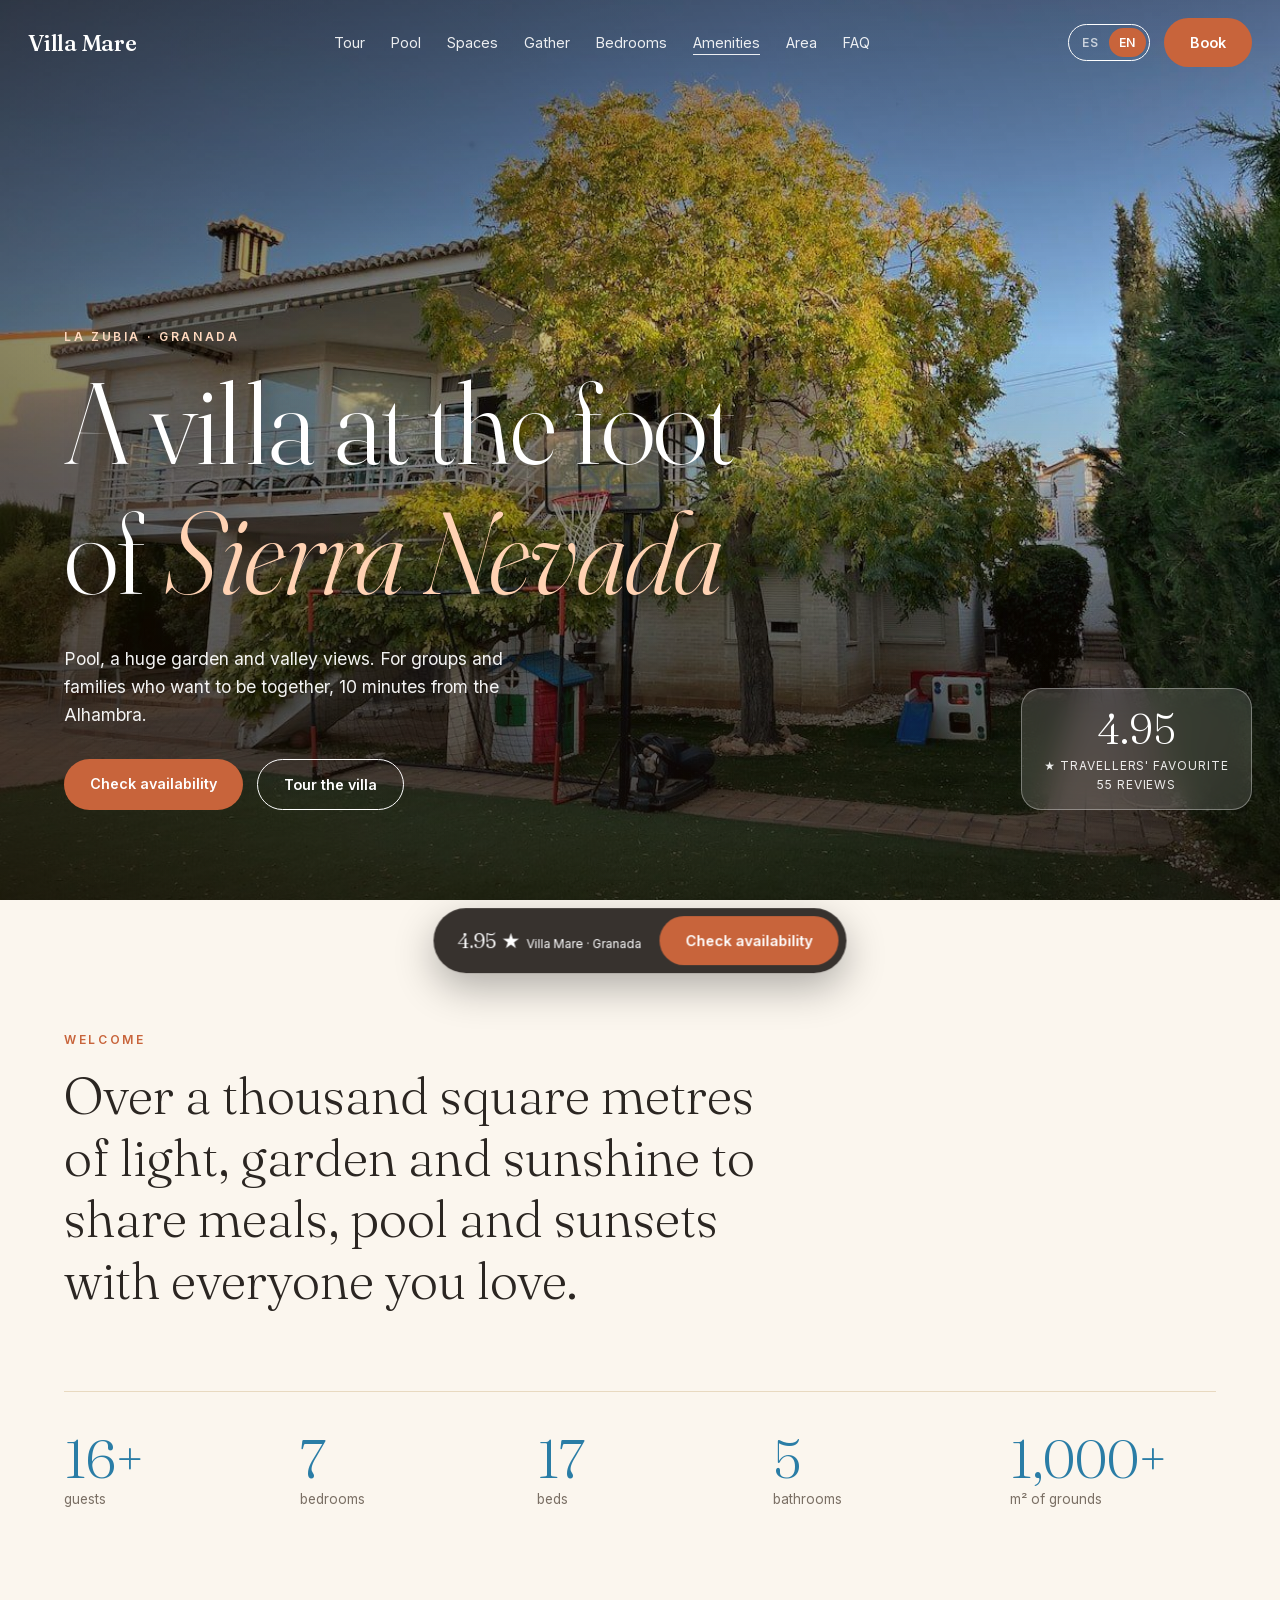
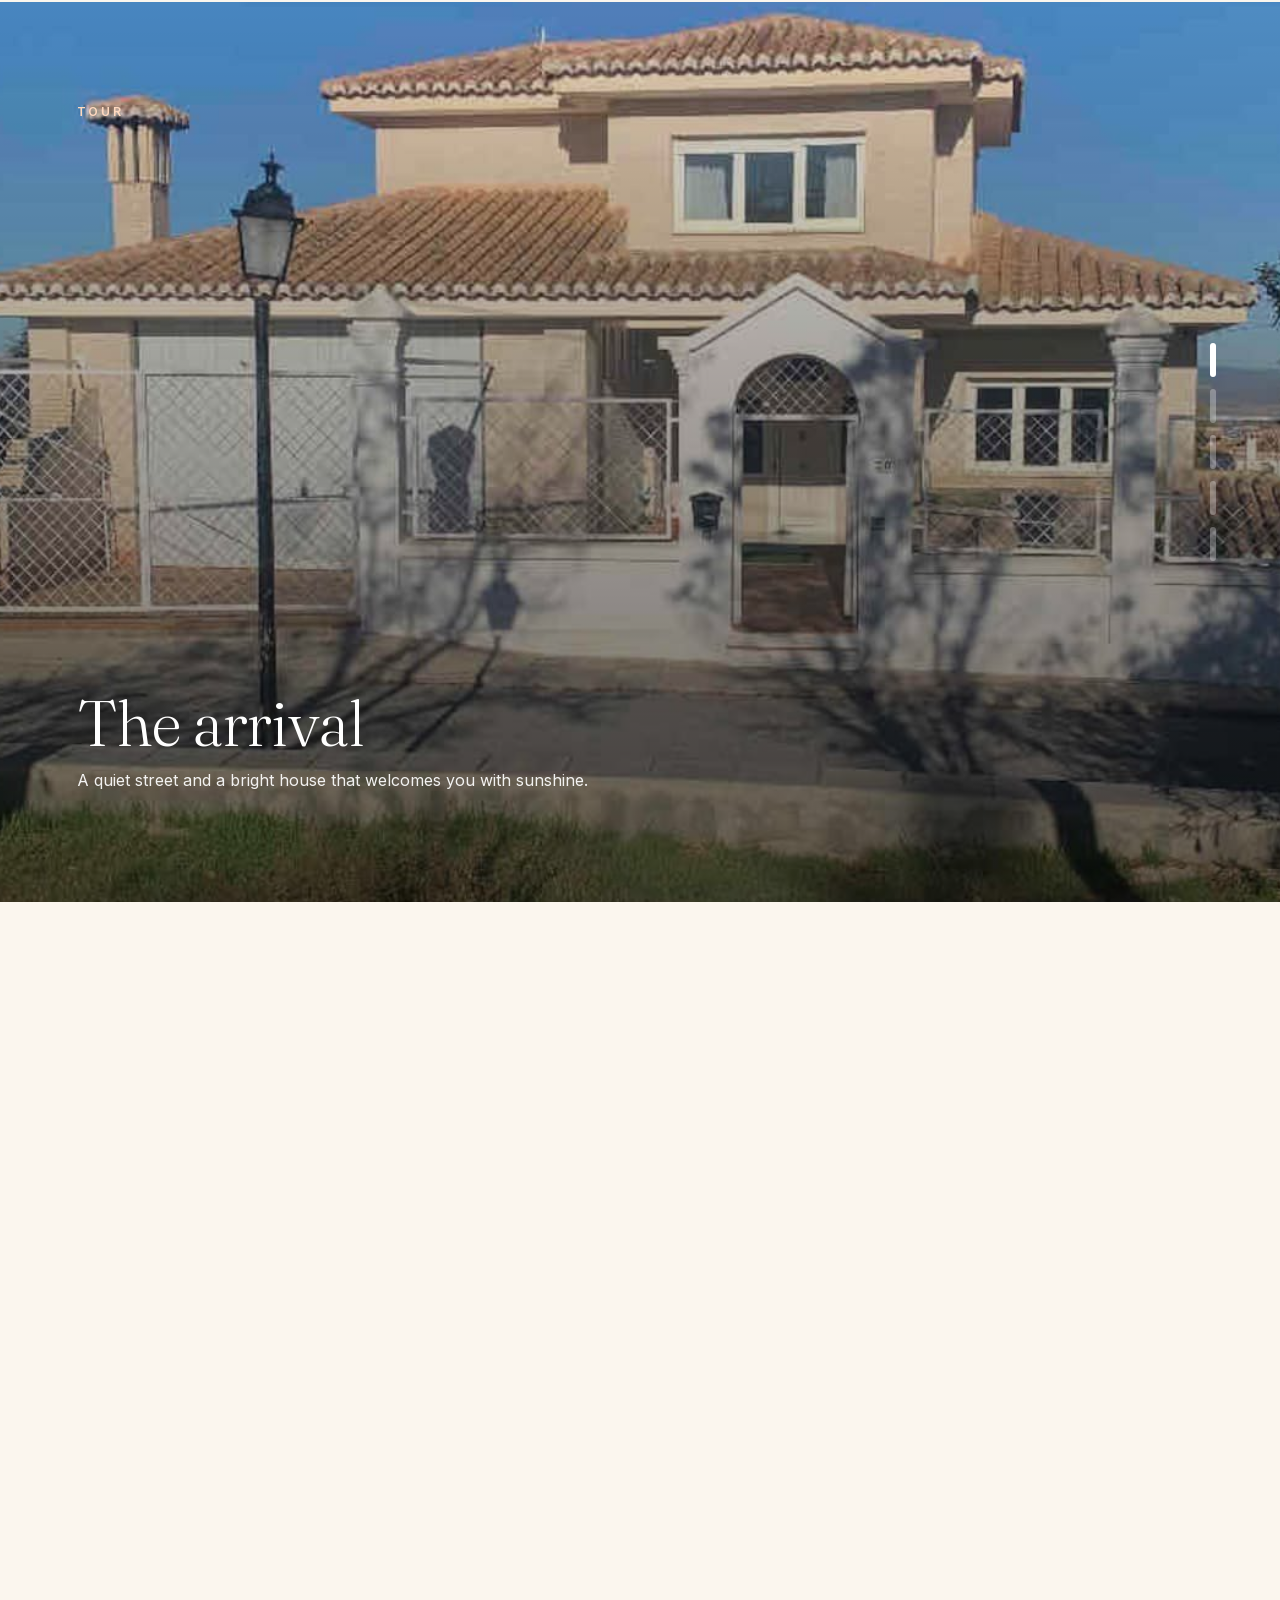
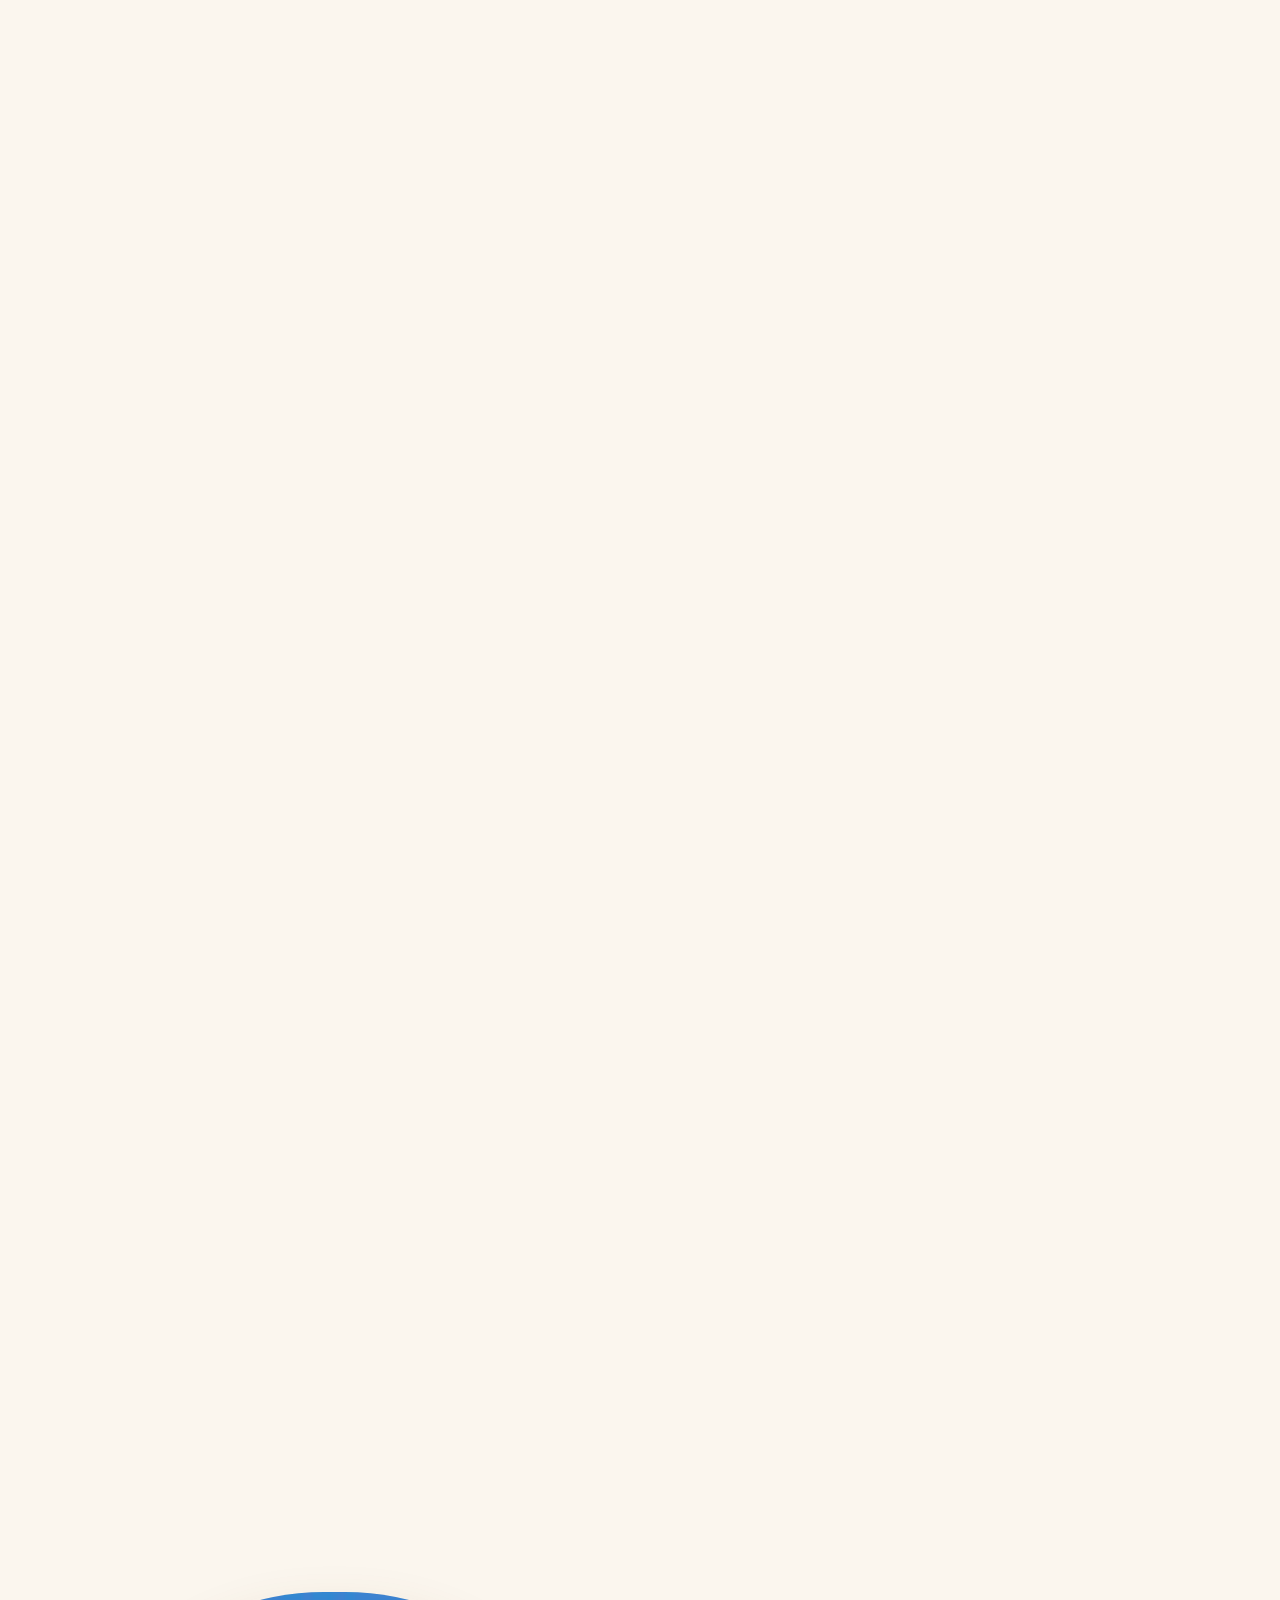
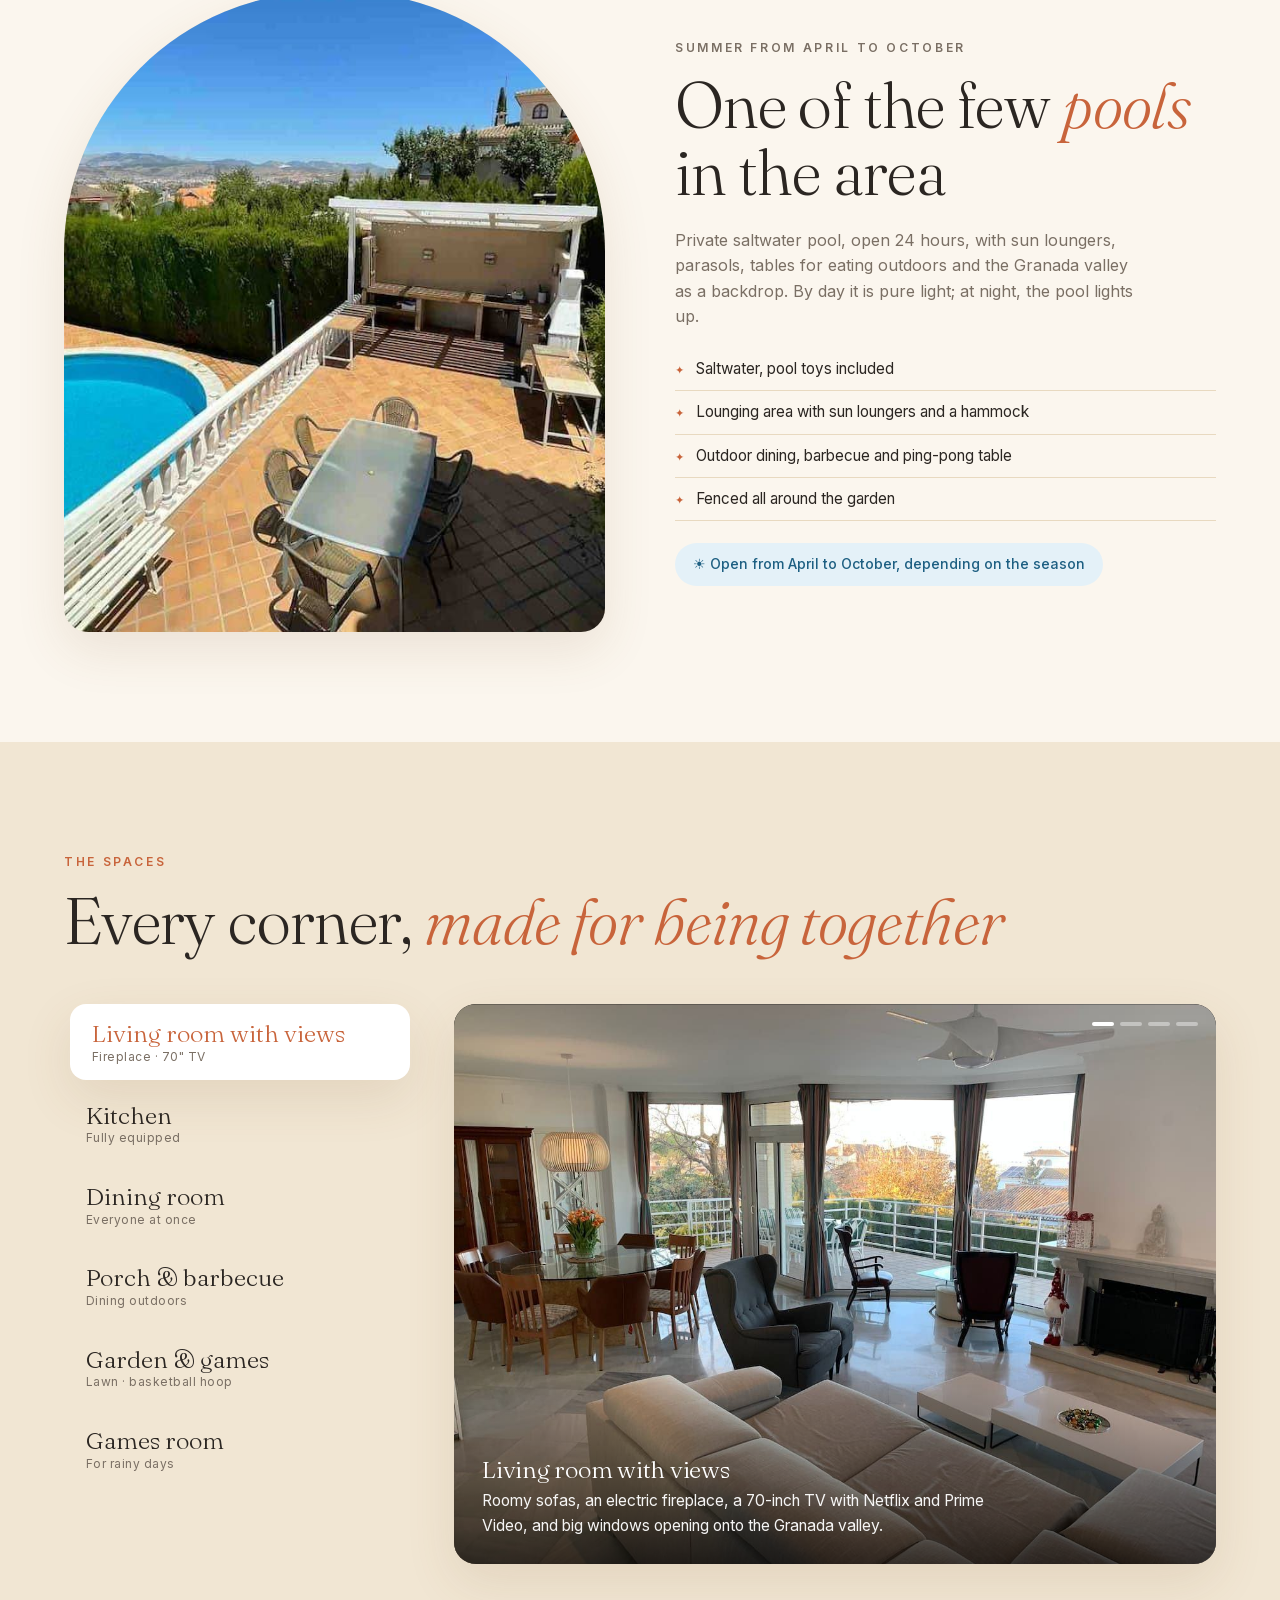
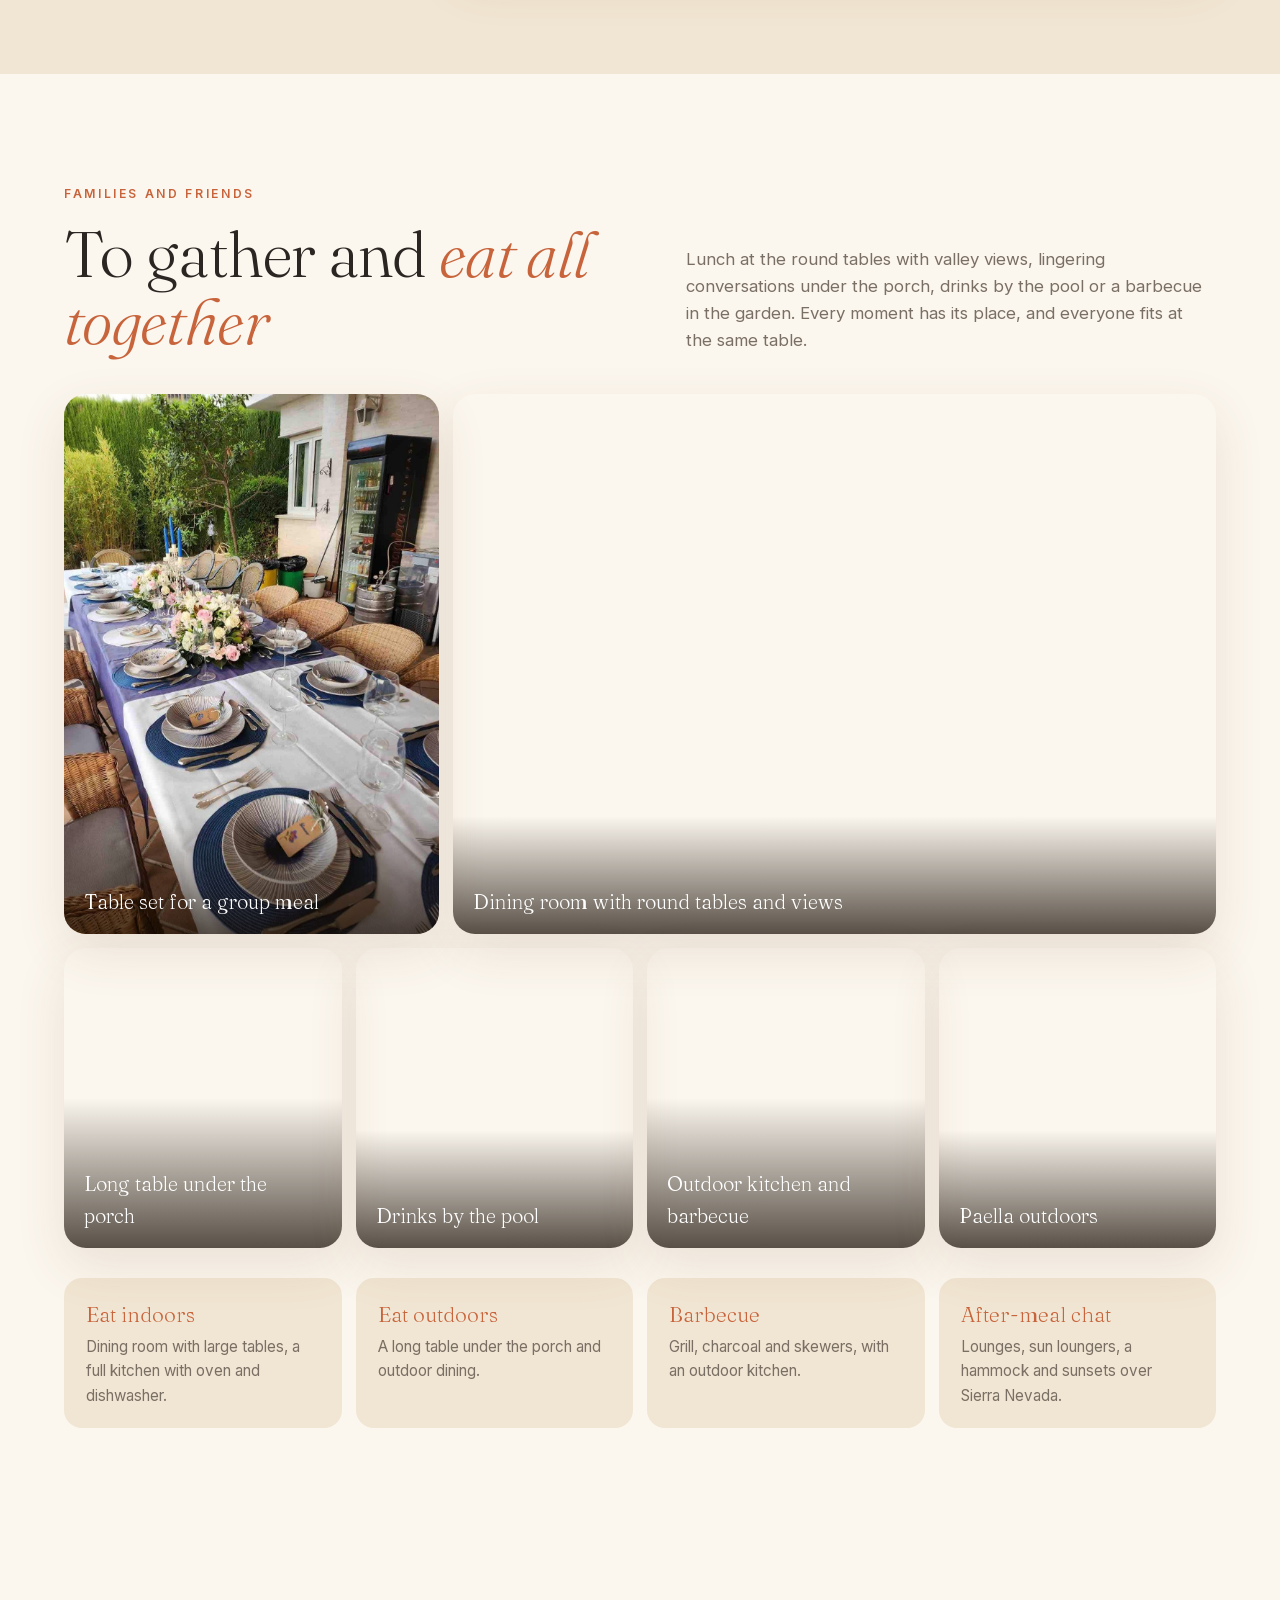
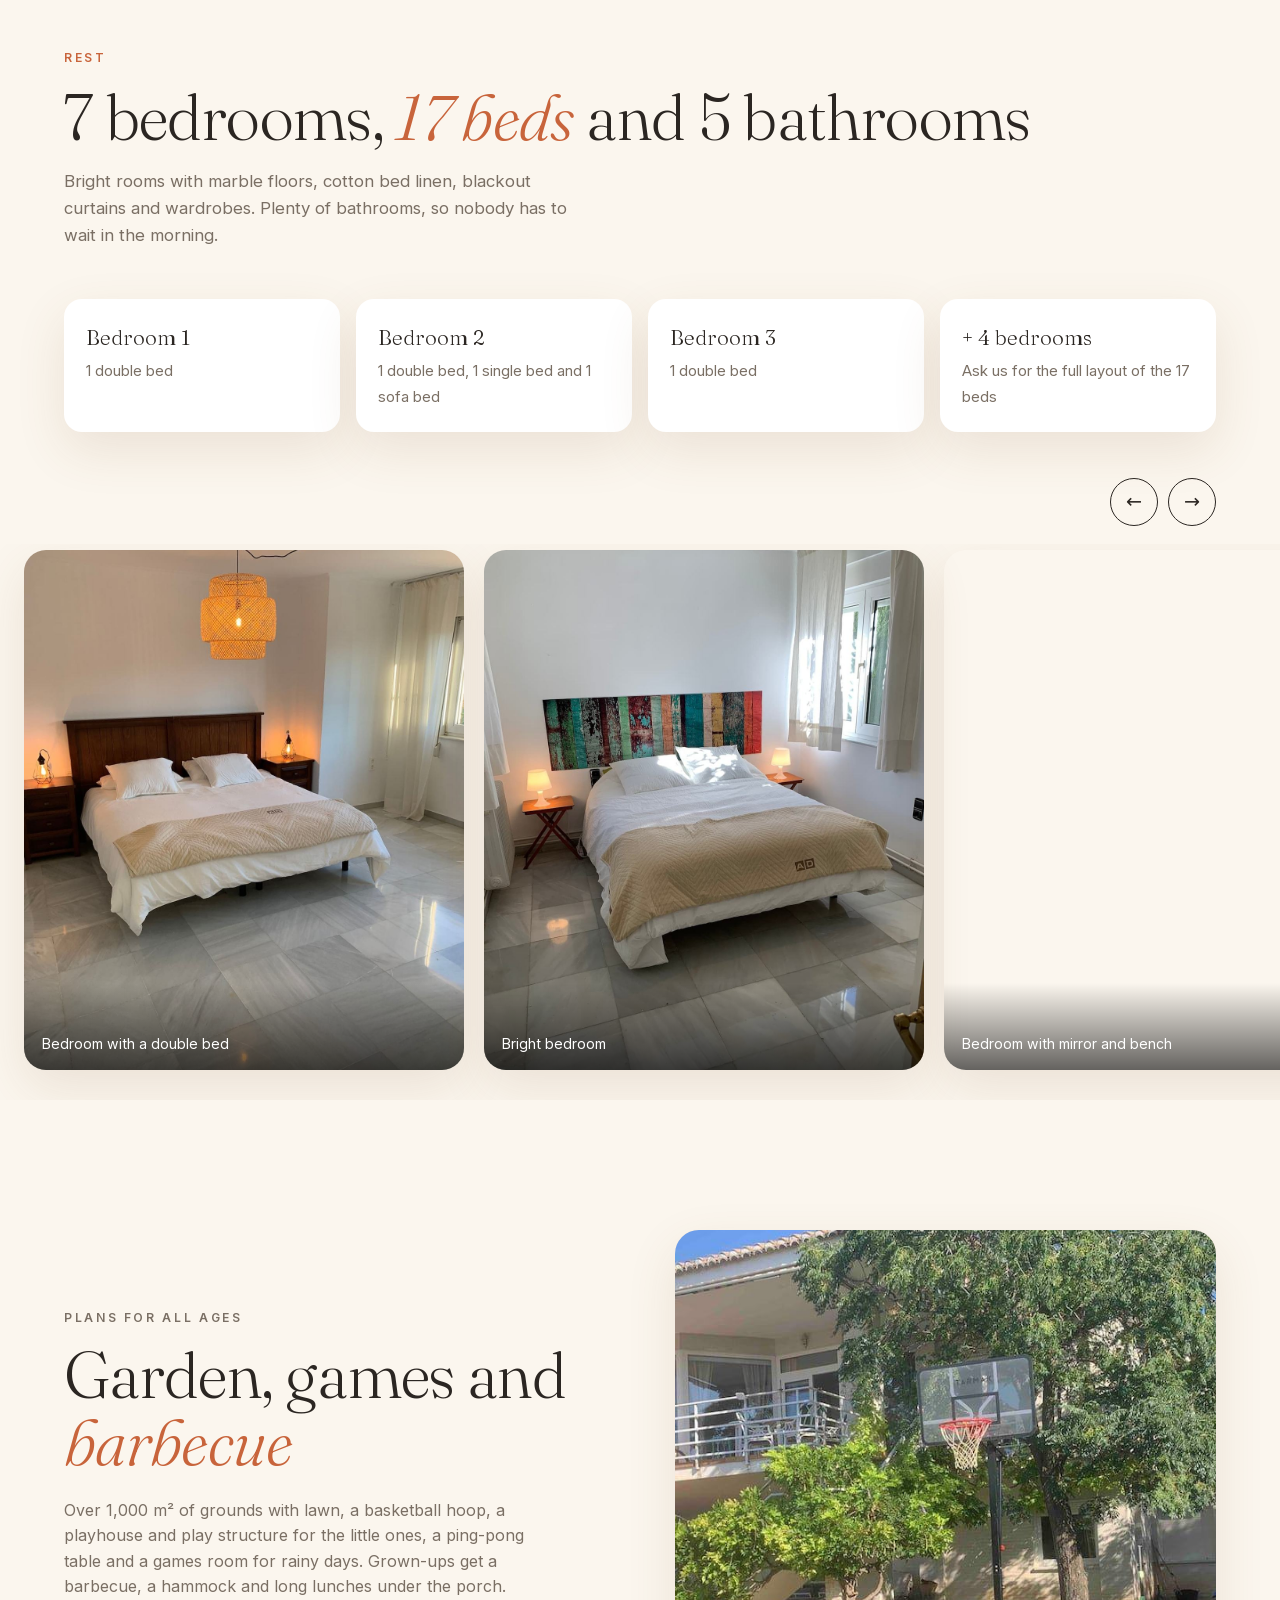
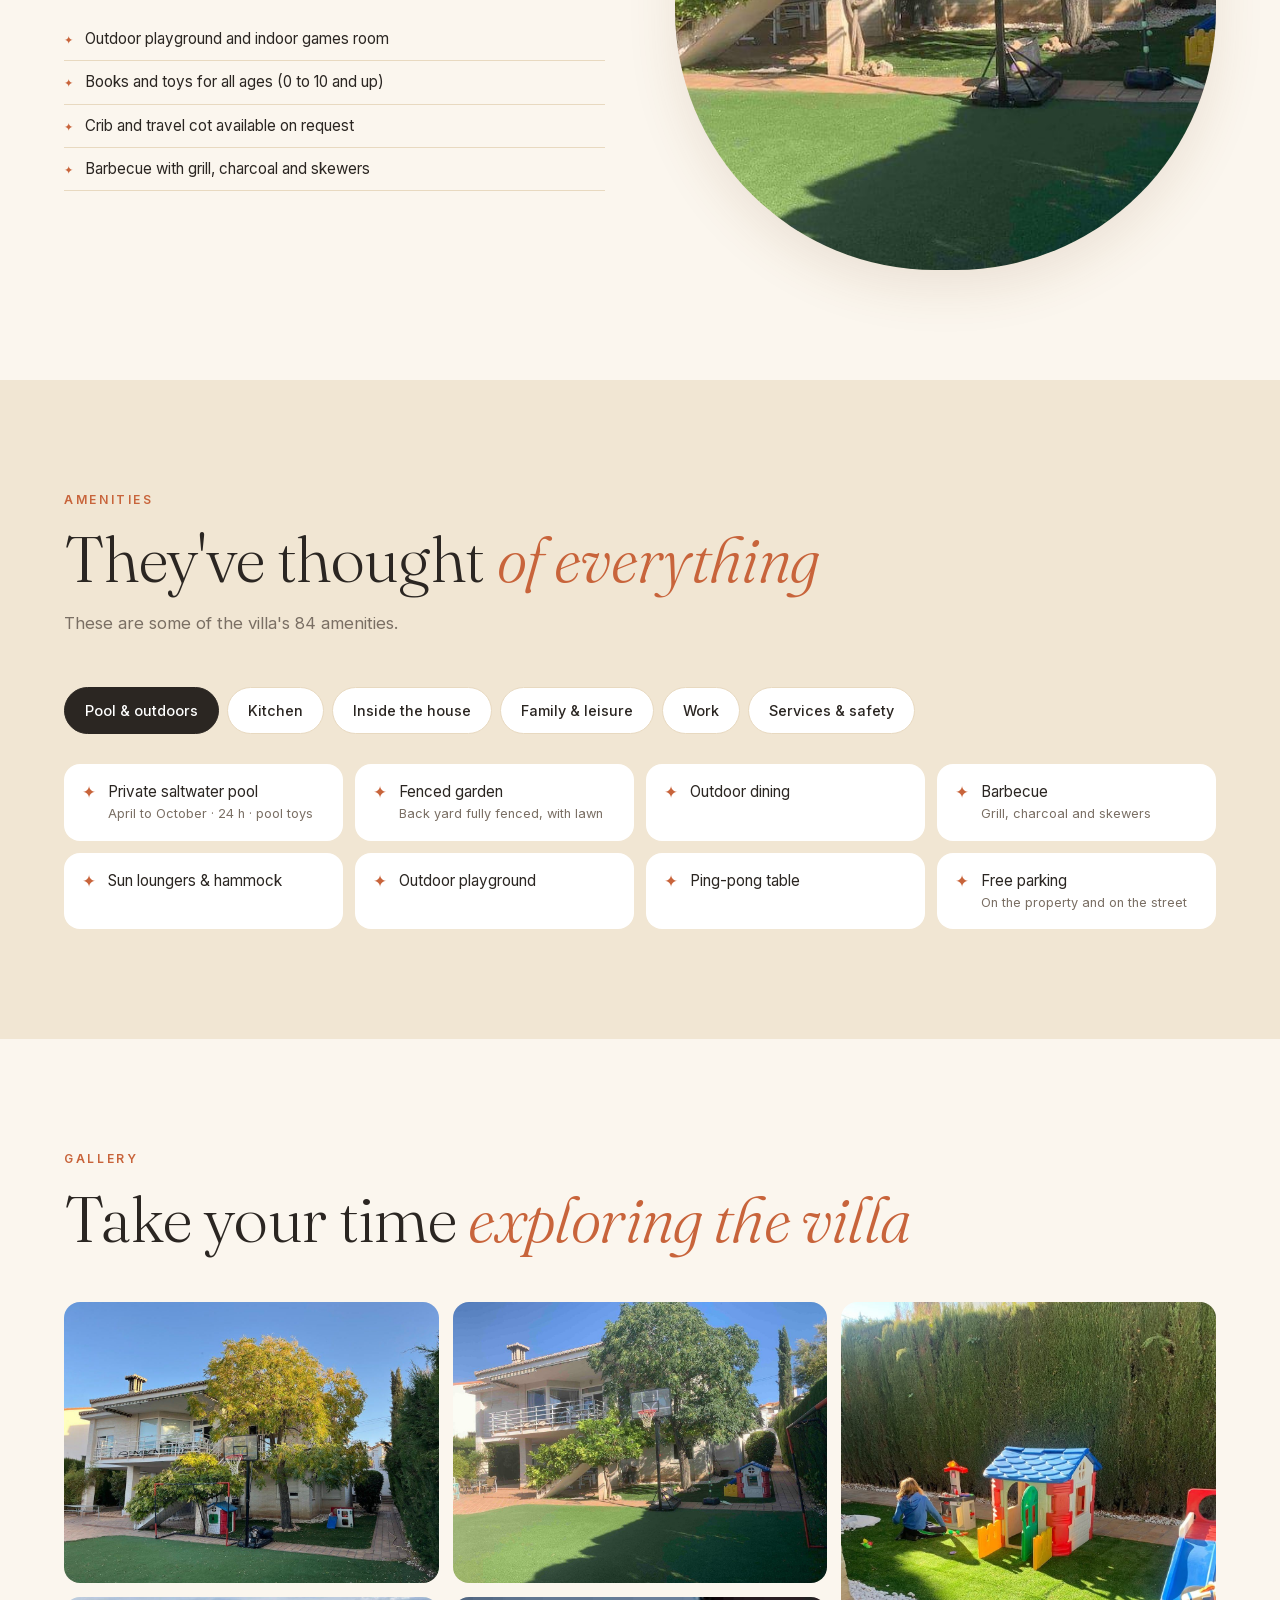
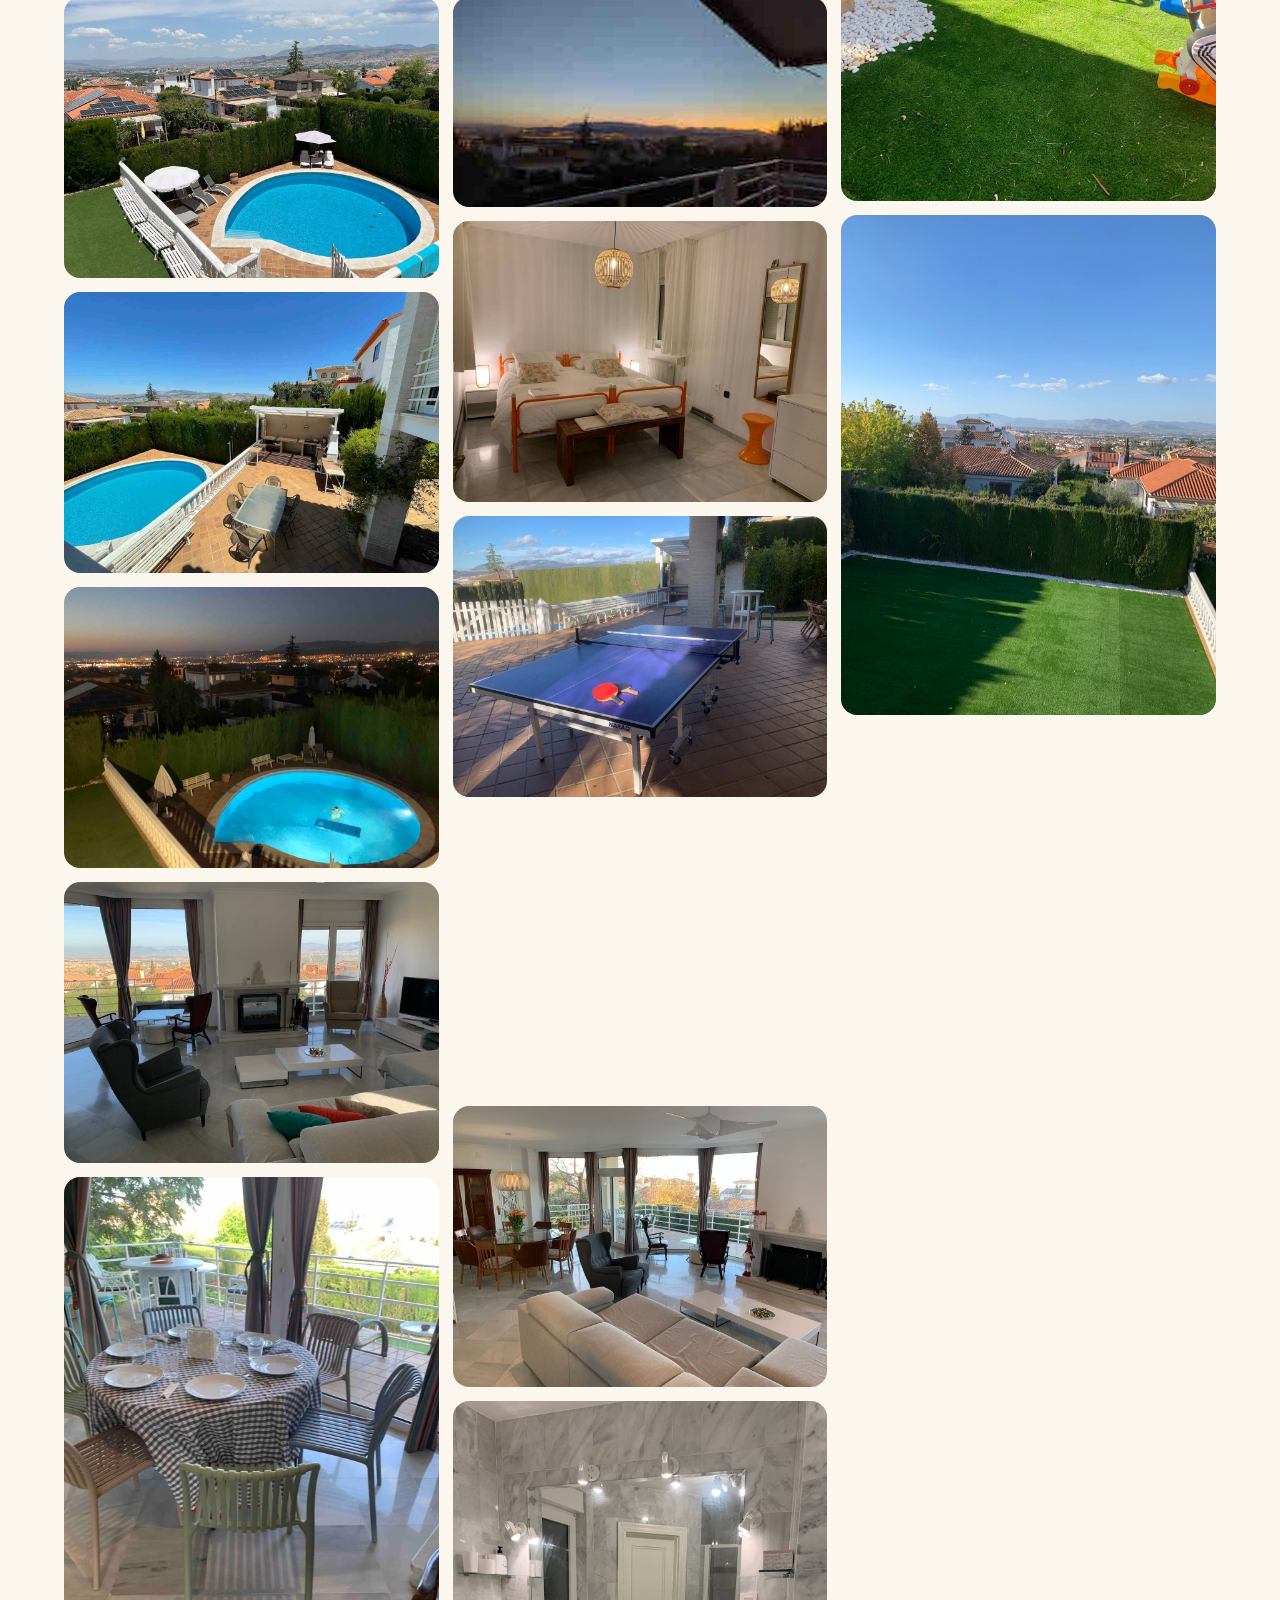
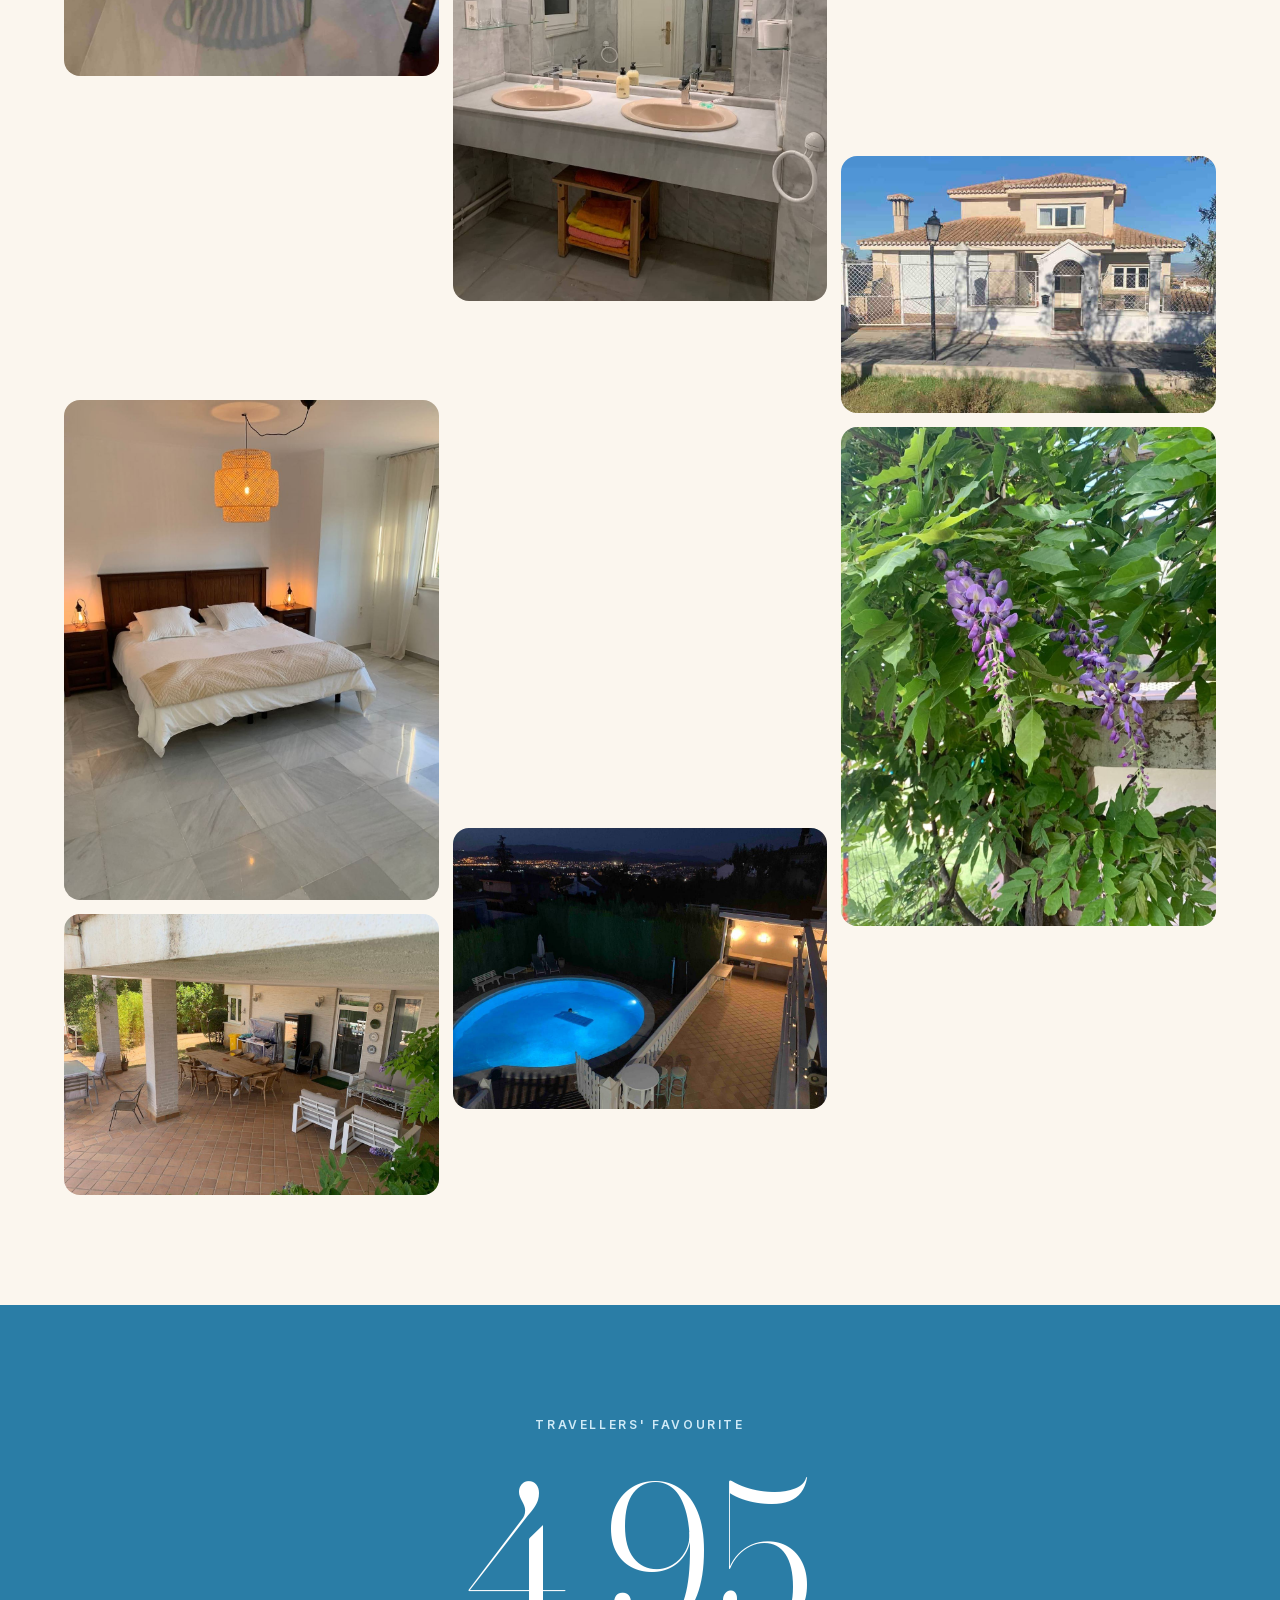
==== site/index.html @ bf672be3 "Salón: el vídeo es la primera diapositiva y la foto grande la segunda Co-Authored-By: Claude Sonnet " ====
<!doctype html>
<html lang="es">
<head>
<meta charset="utf-8">
<meta name="viewport" content="width=device-width,initial-scale=1">
<title>Villa Mare · Villa con piscina en Granada, a los pies de Sierra Nevada</title>
<meta name="description" content="Villa con piscina de agua salada, jardín de 1.000 m² y vistas a Granada y Sierra Nevada. 7 dormitorios, más de 16 huéspedes, a 10 minutos de la Alhambra.">
<meta property="og:title" content="Villa Mare · Granada, a los pies de Sierra Nevada">
<meta property="og:description" content="Piscina, jardín enorme y vistas al valle para grupos y familias. A 10 minutos de la Alhambra.">
<meta property="og:image" content="img/hero.jpg">
<meta name="theme-color" content="#fbf6ee">
<meta name="robots" content="noindex, nofollow"> <!-- QUITAR al lanzar la web al público -->
<link rel="preload" href="fonts/fraunces-normal-300-latin.woff2" as="font" type="font/woff2" crossorigin>
<link rel="stylesheet" href="css/fonts.css?v=1792488967">
<link rel="stylesheet" href="vendor/leaflet/leaflet.min.css?v=1792488967">
<link rel="stylesheet" href="css/style.css?v=1792488967">
<script type="application/ld+json">
{"@context":"https://schema.org","@type":"VacationRental","name":"Villa Mare","description":"Villa con piscina de agua salada y jardín de más de 1.000 m² en La Zubia, Granada, junto a Sierra Nevada.","address":{"@type":"PostalAddress","addressLocality":"La Zubia","addressRegion":"Granada","addressCountry":"ES"},"image":["img/hero.jpg","img/piscina.jpg","img/salon.jpg"],"numberOfRooms":7,"occupancy":{"@type":"QuantitativeValue","minValue":16},"petsAllowed":true,"aggregateRating":{"@type":"AggregateRating","ratingValue":4.95,"reviewCount":55,"bestRating":5},"checkinTime":"16:00","checkoutTime":"11:00"}
</script>
</head>
<body>
<div id="bar"></div>

<nav id="nav">
  <a class="logo" href="#top">Villa Mare</a>
  <ul>
    <li><a href="#recorrido">Recorrido</a></li>
    <li><a href="#piscina">Piscina</a></li>
    <li><a href="#espacios">Espacios</a></li>
    <li><a href="#reunirse">Reunirse</a></li>
    <li><a href="#dormitorios">Dormitorios</a></li>
    <li><a href="#comodidades">Comodidades</a></li>
    <li><a href="#entorno">Entorno</a></li>
    <li><a href="#faq">Preguntas</a></li>
  </ul>
  <div class="navr">
    <button class="lang" data-lang-btn aria-label="Idioma / Language"><b data-l="es">ES</b><b data-l="en">EN</b></button>
    <a class="btn" href="#reservar">Reservar</a>
    <button class="burger" id="burger" aria-label="Abrir menú" aria-expanded="false"><i></i><i></i></button>
  </div>
</nav>
<div class="menu" id="menu">
  <a href="#recorrido">Recorrido</a><a href="#piscina">Piscina</a><a href="#espacios">Espacios</a><a href="#dormitorios">Dormitorios</a><a href="#comodidades">Comodidades</a><a href="#entorno">Entorno</a><a href="#faq">Preguntas</a>
  <button class="lang big" data-lang-btn aria-label="Idioma / Language"><b data-l="es">ES</b><b data-l="en">EN</b></button>
</div>

<!-- HERO -->
<header class="hero" id="top">
  <div class="slot" id="heroMedia">
    <img src="img/hero.jpg" alt="Villa Mare con su jardín de césped y la canasta de baloncesto">
    <video data-src="video/hero-dron.mp4" muted loop playsinline preload="auto"></video>
  </div>
  <div class="wrap txt">
    <p class="eyebrow" style="color:#ffd9bf">La Zubia · Granada</p>
    <h1 id="h1" data-dyn><span class="w"><span>Una</span></span> <span class="w"><span>villa</span></span> <span class="w"><span>a</span></span> <span class="w"><span>los</span></span> <span class="w"><span>pies</span></span> <span class="w"><span>de</span></span> <span class="w"><span><em style="color:#ffd2b3">Sierra</em></span></span> <span class="w"><span><em style="color:#ffd2b3">Nevada</em></span></span></h1>
    <p class="sub">Piscina, jardín enorme y vistas al valle. Para grupos y familias que quieren estar juntos, a 10 minutos de la Alhambra.</p>
    <div class="cta"><a class="btn" href="#reservar">Ver disponibilidad</a><a class="btn ghost" href="#recorrido">Recorrer la villa</a></div>
  </div>
  <div class="badge"><b>4,95</b><small>★ Favorito de los viajeros<br>55 evaluaciones</small></div>
</header>

<main>
<!-- INTRO -->
<section class="intro">
  <div class="wrap">
    <p class="eyebrow">Bienvenidos</p>
    <p class="big" id="bigtext" data-dyn>Más de mil metros de luz, jardín y sol para compartir mesa, piscina y atardeceres con todos los tuyos.</p>
    <div class="facts">
      <div class="fact"><b data-dyn data-n="16" data-plus="1">0</b><small>huéspedes</small></div>
      <div class="fact"><b data-dyn data-n="7">0</b><small>dormitorios</small></div>
      <div class="fact"><b data-dyn data-n="17">0</b><small>camas</small></div>
      <div class="fact"><b data-dyn data-n="5">0</b><small>baños</small></div>
      <div class="fact"><b data-dyn data-n="1000" data-plus="1">0</b><small>m² de parcela</small></div>
    </div>
  </div>
</section>

<!-- RECORRIDO -->
<section class="tour" id="recorrido" aria-label="Recorrido por la villa">
  <p class="eyebrow label">Recorrido</p>
  <div class="layer"><div class="slot"><img src="img/fachada.jpg" alt="Fachada principal de la villa"><video data-src="video/fachada.mp4" muted loop playsinline preload="auto"></video></div></div>
  <div class="layer"><div class="slot"><img src="img/piscina.jpg" alt="Piscina vista desde arriba"><video data-src="video/piscina.mp4" muted loop playsinline preload="auto"></video></div></div>
  <div class="layer"><div class="slot"><img src="img/salon.jpg" alt="Salón con ventanales y chimenea"><video data-src="video/salon.mp4" muted loop playsinline preload="auto"></video></div></div>
  <div class="layer"><div class="slot"><img src="img/porche.jpg" alt="Porche con mesa grande"><video data-src="video/porche.mp4" muted loop playsinline preload="auto"></video></div></div>
  <div class="layer"><div class="slot"><img src="img/atardecer.jpg" alt="Atardecer sobre Sierra Nevada"><video data-src="video/atardecer.mp4" muted loop playsinline preload="auto"></video></div></div>
  <div class="cap" id="cap" data-dyn><h3>La llegada</h3><p>Una calle tranquila y una casa luminosa que te recibe con sol.</p></div>
  <div class="prog"><i class="on"></i><i></i><i></i><i></i><i></i></div>
</section>

<!-- PISCINA -->
<section class="sec" id="piscina">
  <div class="wrap">
    <div class="row">
      <div class="media slot" id="poolMedia"><img src="img/piscina2.jpg" alt="Piscina y terraza con zona de comidas"><video data-src="video/dia-noche.mp4" muted loop playsinline preload="auto"></video></div>
      <div class="reveal">
        <p class="eyebrow">Verano de abril a octubre</p>
        <h2>Una de las pocas <em>piscinas</em> de la zona</h2>
        <p>Piscina privada de agua salada, disponible las 24 horas, con tumbonas, sombrillas, mesas para comer al aire libre y el valle de Granada de fondo. De día es pura luz; de noche, la piscina se enciende.</p>
        <ul class="ticks"><li>Agua salada, juguetes para la piscina incluidos</li><li>Zona de descanso con tumbonas y hamaca</li><li>Comedor exterior, barbacoa y mesa de ping-pong</li><li>Vallado perimetral en todo el jardín</li></ul>
        <span class="pool-note">☀ Disponible de abril a octubre, según temporada</span>
      </div>
    </div>
  </div>
</section>

<!-- ESPACIOS -->
<section class="sec spaces" id="espacios">
  <div class="wrap">
    <div class="sec-head reveal"><p class="eyebrow">Los espacios</p><h2>Cada rincón, <em>pensado para estar juntos</em></h2></div>
    <div class="sp-grid">
      <div class="sp-list" id="spList" role="tablist" data-dyn></div>
      <div class="sp-view" id="spView" data-dyn><div class="sp-dots" id="spDots"></div></div>
    </div>
  </div>
</section>

<!-- PARA REUNIRSE Y COMER -->
<section class="sec reunir" id="reunirse"><div class="wrap" id="meet" data-dyn></div></section>

<!-- DORMITORIOS -->
<section class="sec" id="dormitorios">
  <div class="wrap">
    <div class="sec-head reveal"><p class="eyebrow">Descansar</p><h2>7 dormitorios, <em>17 camas</em> y 5 baños</h2><p class="lead">Habitaciones luminosas con suelos de mármol, ropa de cama de algodón, cortinas opacas y armarios. Un baño o más para que nadie espere por la mañana.</p></div>
    <div class="beds reveal">
      <div class="bed"><b>Dormitorio 1</b><span>1 cama de matrimonio</span></div>
      <div class="bed"><b>Dormitorio 2</b><span>1 cama de matrimonio, 1 individual y 1 sofá cama</span></div>
      <div class="bed"><b>Dormitorio 3</b><span>1 cama de matrimonio</span></div>
      <div class="bed"><b>+ 4 dormitorios</b><span>Consúltanos la distribución completa de las 17 camas</span></div>
    </div>
  </div>
  <div class="car-nav"><button id="prev" aria-label="Anterior">←</button><button id="next" aria-label="Siguiente">→</button></div>
  <div class="car"><div class="car-track" id="carTrack" data-dyn></div></div>
</section>

<!-- FAMILIA Y OCIO -->
<section class="sec" style="padding-top:20px">
  <div class="wrap">
    <div class="row rev">
      <div class="media slot"><img src="img/jardin.jpg" alt="Jardín de césped con casita y canasta"><video data-src="video/jardin.mp4" muted loop playsinline preload="auto"></video></div>
      <div class="reveal">
        <p class="eyebrow">Planes para todas las edades</p>
        <h2>Jardín, juegos y <em>barbacoa</em></h2>
        <p>Más de 1.000 m² de parcela con césped, canasta de baloncesto, casita y estructura de juegos para los más pequeños, mesa de ping-pong y una sala de juegos para los días de lluvia. Los mayores tienen barbacoa, hamaca y sobremesas bajo el porche.</p>
        <ul class="ticks"><li>Parque infantil al aire libre y sala de juegos interior</li><li>Libros y juguetes para todas las edades (0 a 10 años y más)</li><li>Cuna y parque de viaje disponibles previa solicitud</li><li>Barbacoa con parrilla, carbón y brochetas</li></ul>
      </div>
    </div>
  </div>
</section>

<!-- COMODIDADES -->
<section class="sec amen" id="comodidades">
  <div class="wrap">
    <div class="sec-head reveal"><p class="eyebrow">Comodidades</p><h2>Han pensado <em>en todo</em></h2><p class="lead">Estas son algunas de las 84 comodidades de la villa.</p></div>
    <div class="tabs" id="amTabs" role="tablist" data-dyn></div>
    <div class="chips" id="amChips" data-dyn></div>
  </div>
</section>

<!-- GALERIA -->
<section class="sec" id="galeria">
  <div class="wrap">
    <div class="sec-head reveal"><p class="eyebrow">Galería</p><h2>Mira la villa <em>con calma</em></h2></div>
    <div class="mason" id="mason" data-dyn></div>
  </div>
</section>

<!-- NOTA -->
<section class="sec score" id="opiniones">
  <div class="wrap">
    <p class="eyebrow" style="color:#cfeaf7">Favorito de los viajeros</p>
    <div class="num">4,95</div>
    <div class="stars">★★★★★</div>
    <p>55 evaluaciones · el 95 % con 5 estrellas · Superanfitriona</p>
    <div class="cats">
      <div class="cat"><b>5,0</b><small>Limpieza</small></div>
      <div class="cat"><b>5,0</b><small>Veracidad</small></div>
      <div class="cat"><b>5,0</b><small>Llegada</small></div>
      <div class="cat"><b>5,0</b><small>Comunicación</small></div>
      <div class="cat"><b>4,9</b><small>Ubicación</small></div>
      <div class="cat"><b>4,9</b><small>Calidad</small></div>
    </div>
    <div class="quotes">
      <div class="quote"><p>Nos impresionó el tamaño en cuanto llegamos; en las fotos la propiedad parece mucho más pequeña.</p><small>Stephan · junio de 2026 · reseña de huésped</small></div>
      <div class="quote"><p>Villa Mare era espaciosa y ofrecía unas vistas impresionantes desde la zona de estar. Han pensado en todo.</p><small>Patricia · abril de 2026 · reseña de huésped</small></div>
      <div class="quote"><p>Es acogedora y está muy cuidada. Los propietarios son muy simpáticos, atentos y saben cuidar a los inquilinos.</p><small>Nerea · agosto de 2026 · reseña de huésped</small></div>
    </div>
  </div>
</section>

<!-- ENTORNO -->
<section class="sec" id="entorno">
  <div class="wrap">
    <div class="sec-head reveal"><p class="eyebrow">Ubicación</p><h2>Granada, la sierra y el mar, <em>a mano</em></h2><p class="lead">En La Zubia, una zona residencial junto al parque natural de Sierra Nevada, con calle muy tranquila y sin apenas tráfico. Supermercados y comercios cerca y bus 175 a Granada.</p></div>
    <div class="pgrid">
      <div class="pcard reveal"><b>10 min</b><span>Alhambra y centro de Granada</span></div>
      <div class="pcard reveal"><b>40 min</b><span>Estación de esquí de Sierra Nevada</span></div>
      <div class="pcard reveal"><b>45 min</b><span>Costa Tropical</span></div>
      <div class="pcard reveal"><b>Bus 175</b><span>Línea a Granada, cerca de la villa</span></div>
    </div>
    <div class="map reveal"><div id="map" role="img" aria-label="Mapa con la zona aproximada de la villa en La Zubia, Granada"></div><span>Zona aproximada (círculo de unos 400 m) en La Zubia, Granada. La dirección exacta se envía al reservar.</span></div>
  </div>
</section>

<!-- INFO PRACTICA -->
<section class="sec" style="padding-top:20px" id="info">
  <div class="wrap">
    <div class="sec-head reveal"><p class="eyebrow">Antes de reservar</p><h2>Lo <em>práctico</em></h2></div>
    <div class="info-grid">
      <div class="icard reveal"><h3>Llegada y salida</h3><ul><li>Llegada a partir de las 16:00</li><li>Salida antes de las 11:00</li><li>Llegada autónoma con caja de llaves</li><li>Se puede dejar el equipaje antes o después</li><li>Estancias de 28 días o más permitidas</li></ul></div>
      <div class="icard reveal"><h3>Normas de la casa</h3><ul><li>Se admiten mascotas</li><li>Se admiten animales de asistencia</li><li class="no">No se permiten fiestas ni molestias a los vecinos: es una zona residencial</li></ul></div>
      <div class="icard reveal"><h3>Seguridad</h3><ul><li>Detector de humo</li><li>Detector de monóxido de carbono</li><li>Extintor y botiquín</li><li>Jardín vallado en todo el perímetro</li><li>Estructura de juego en el exterior</li></ul></div>
      <div class="icard reveal"><h3>Accesibilidad y aparcamiento</h3><ul><li>Aparcamiento gratis en la propiedad y en la calle</li><li>Plaza de aparcamiento para personas con discapacidad</li><li>Ducha sin escalones</li><li>Entrada privada</li></ul></div>
    </div>
    <div class="host reveal" style="margin-top:34px">
      <div class="av">M</div>
      <div><h3>Te recibe Mar</h3><p>Superanfitriona con 5 años de experiencia, junto a sus coanfitriones Javier e Iago. Responden en menos de una hora (índice de respuesta del 100 %) y suelen recibir a los huéspedes en persona.</p><div class="tags"><span>Superanfitriona</span><span>Responde en menos de 1 h</span><span>Comunicación 5,0</span></div></div>
    </div>
  </div>
</section>

<!-- FAQ -->
<section class="sec" id="faq" style="padding-top:20px">
  <div class="wrap" style="max-width:900px">
    <div class="sec-head reveal"><p class="eyebrow">Preguntas frecuentes</p><h2>Lo que <em>más nos preguntan</em></h2></div>
    <details><summary>¿Cuántas personas caben en la villa?</summary><p>Más de 16 huéspedes, repartidos en 7 dormitorios con 17 camas y 5 baños. Es ideal para familias numerosas y grupos de amigos.</p></details>
    <details><summary>¿Cuándo se puede usar la piscina?</summary><p>La piscina es privada, de agua salada y está disponible las 24 horas de abril a octubre, según la temporada. Incluye juguetes para la piscina.</p></details>
    <details><summary>¿Se admiten mascotas?</summary><p>Sí, se admiten mascotas. El jardín está vallado en todo el perímetro.</p></details>
    <details><summary>¿Se pueden hacer fiestas o celebraciones?</summary><p>No. La villa está en una zona residencial tranquila y no se permiten fiestas ni molestias a los vecinos.</p></details>
    <details><summary>¿Cómo es la llegada?</summary><p>La llegada es autónoma, con una caja de seguridad para las llaves, a partir de las 16:00. La salida es antes de las 11:00 y puedes dejar el equipaje antes o después de esas horas.</p></details>
    <details><summary>¿Cuánto se tarda hasta la Alhambra?</summary><p>Unos 10 minutos hasta la Alhambra y el centro de Granada. También hay un bus (línea 175) cerca de la villa.</p></details>
    <details><summary>¿Hay aparcamiento?</summary><p>Sí, hay aparcamiento gratuito en la propiedad y también gratis en la calle.</p></details>
    <details><summary>¿Tenéis cuna para bebés?</summary><p>Sí, hay cuna y parque de viaje disponibles previa solicitud, además de libros y juguetes para distintas edades.</p></details>
    <details><summary>¿Cuál es la política de cancelación y el precio?</summary><p>Dependen de las fechas elegidas. Te indicamos el precio y las condiciones al responder a tu solicitud de reserva.</p></details>
  </div>
</section>

<!-- FINAL -->
<section class="final">
  <div class="slot"><img src="img/atardecer.jpg" alt=""><video data-src="video/atardecer.mp4" muted loop playsinline preload="auto"></video></div>
  <div class="in"><h2>Tu próximo verano <em style="color:#ffd2b3">empieza aquí</em></h2><p>Elige tus fechas y escríbenos: reserva directa, sin comisiones de plataformas.</p><a class="btn" href="#reservar">Reservar ahora</a></div>
</section>
<!-- RESERVA DIRECTA -->
<section class="sec book-sec" id="reservar">
  <div class="wrap">
    <div class="sec-head reveal"><p class="eyebrow">Reserva directa</p><h2>Reserva <em>sin comisiones</em></h2><p class="lead">Elige tus fechas, mira el precio y envíanos tu solicitud. Te confirmamos la disponibilidad y los detalles directamente con nosotros, sin intermediarios.</p></div>
    <div class="bk">
      <div class="bk-cal" id="bkCal" data-dyn></div>
      <form class="bk-form" id="bkForm" data-dyn novalidate></form>
    </div>
  </div>
</section>
</main>


<footer>
  <div class="wrap">
    <div><h4>Villa Mare</h4><p>Villa con piscina en La Zubia, Granada, a los pies de Sierra Nevada. Alojamiento turístico registrado.</p></div>
    <div><h4>Explora</h4><p><a href="#piscina">Piscina</a><br><a href="#dormitorios">Dormitorios</a><br><a href="#comodidades">Comodidades</a><br><a href="#faq">Preguntas</a></p></div>
    <div><h4>Reservas</h4><p><a href="#reservar">Solicitar reserva →</a><br><a href="aviso-legal.html">Aviso legal</a><br><a href="privacidad.html">Política de privacidad</a></p></div>
    <div class="reg">Registro autonómico de Andalucía: VUT/GR/06222 · Registro nacional de España: ESFCTU0000180220007054560000000000000000VUT/GR/062226</div>
  </div>
</footer>

<div class="book" id="book"><span><b>4,95 ★</b><small>Villa Mare · Granada</small></span><a class="btn" href="#reservar">Ver disponibilidad</a></div>

<div class="lb" id="lb" data-dyn role="dialog" aria-modal="true" aria-label="Visor de fotos"><button class="x" aria-label="Cerrar">×</button><button class="pv" aria-label="Anterior">‹</button><img alt=""><p></p><button class="nx" aria-label="Siguiente">›</button></div>

<script src="vendor/gsap.min.js?v=1792488967"></script>
<script src="vendor/ScrollTrigger.min.js?v=1792488967"></script>
<script src="vendor/leaflet/leaflet.min.js?v=1792488967"></script>
<script src="js/config.js?v=1792488967"></script>
<script src="js/en.js?v=1792488967"></script>
<script src="js/i18n.js?v=1792488967"></script>
<script src="js/main.js?v=1792488967"></script>
</body>
</html>
---- site/css/fonts.css ----
@font-face {
  font-family: 'Fraunces';
  font-style: italic;
  font-weight: 300;
  font-display: swap;
  src: url(../fonts/fraunces-italic-300-latin-ext.woff2) format('woff2');
  unicode-range: U+0100-02BA, U+02BD-02C5, U+02C7-02CC, U+02CE-02D7, U+02DD-02FF, U+0304, U+0308, U+0329, U+1D00-1DBF, U+1E00-1E9F, U+1EF2-1EFF, U+2020, U+20A0-20AB, U+20AD-20C4, U+2113, U+2C60-2C7F, U+A720-A7FF;
}
@font-face {
  font-family: 'Fraunces';
  font-style: italic;
  font-weight: 300;
  font-display: swap;
  src: url(../fonts/fraunces-italic-300-latin.woff2) format('woff2');
  unicode-range: U+0000-00FF, U+0131, U+0152-0153, U+02BB-02BC, U+02C6, U+02DA, U+02DC, U+0304, U+0308, U+0329, U+2000-206F, U+20AC, U+2122, U+2191, U+2193, U+2212, U+2215, U+FEFF, U+FFFD;
}
@font-face {
  font-family: 'Fraunces';
  font-style: normal;
  font-weight: 300;
  font-display: swap;
  src: url(../fonts/fraunces-normal-300-latin-ext.woff2) format('woff2');
  unicode-range: U+0100-02BA, U+02BD-02C5, U+02C7-02CC, U+02CE-02D7, U+02DD-02FF, U+0304, U+0308, U+0329, U+1D00-1DBF, U+1E00-1E9F, U+1EF2-1EFF, U+2020, U+20A0-20AB, U+20AD-20C4, U+2113, U+2C60-2C7F, U+A720-A7FF;
}
@font-face {
  font-family: 'Fraunces';
  font-style: normal;
  font-weight: 300;
  font-display: swap;
  src: url(../fonts/fraunces-normal-300-latin.woff2) format('woff2');
  unicode-range: U+0000-00FF, U+0131, U+0152-0153, U+02BB-02BC, U+02C6, U+02DA, U+02DC, U+0304, U+0308, U+0329, U+2000-206F, U+20AC, U+2122, U+2191, U+2193, U+2212, U+2215, U+FEFF, U+FFFD;
}
@font-face {
  font-family: 'Fraunces';
  font-style: normal;
  font-weight: 500;
  font-display: swap;
  src: url(../fonts/fraunces-normal-300-latin-ext.woff2) format('woff2');
  unicode-range: U+0100-02BA, U+02BD-02C5, U+02C7-02CC, U+02CE-02D7, U+02DD-02FF, U+0304, U+0308, U+0329, U+1D00-1DBF, U+1E00-1E9F, U+1EF2-1EFF, U+2020, U+20A0-20AB, U+20AD-20C4, U+2113, U+2C60-2C7F, U+A720-A7FF;
}
@font-face {
  font-family: 'Fraunces';
  font-style: normal;
  font-weight: 500;
  font-display: swap;
  src: url(../fonts/fraunces-normal-300-latin.woff2) format('woff2');
  unicode-range: U+0000-00FF, U+0131, U+0152-0153, U+02BB-02BC, U+02C6, U+02DA, U+02DC, U+0304, U+0308, U+0329, U+2000-206F, U+20AC, U+2122, U+2191, U+2193, U+2212, U+2215, U+FEFF, U+FFFD;
}
@font-face {
  font-family: 'Inter';
  font-style: normal;
  font-weight: 400;
  font-display: swap;
  src: url(../fonts/inter-normal-400-latin-ext.woff2) format('woff2');
  unicode-range: U+0100-02BA, U+02BD-02C5, U+02C7-02CC, U+02CE-02D7, U+02DD-02FF, U+0304, U+0308, U+0329, U+1D00-1DBF, U+1E00-1E9F, U+1EF2-1EFF, U+2020, U+20A0-20AB, U+20AD-20C4, U+2113, U+2C60-2C7F, U+A720-A7FF;
}
@font-face {
  font-family: 'Inter';
  font-style: normal;
  font-weight: 400;
  font-display: swap;
  src: url(../fonts/inter-normal-400-latin.woff2) format('woff2');
  unicode-range: U+0000-00FF, U+0131, U+0152-0153, U+02BB-02BC, U+02C6, U+02DA, U+02DC, U+0304, U+0308, U+0329, U+2000-206F, U+20AC, U+2122, U+2191, U+2193, U+2212, U+2215, U+FEFF, U+FFFD;
}
@font-face {
  font-family: 'Inter';
  font-style: normal;
  font-weight: 500;
  font-display: swap;
  src: url(../fonts/inter-normal-400-latin-ext.woff2) format('woff2');
  unicode-range: U+0100-02BA, U+02BD-02C5, U+02C7-02CC, U+02CE-02D7, U+02DD-02FF, U+0304, U+0308, U+0329, U+1D00-1DBF, U+1E00-1E9F, U+1EF2-1EFF, U+2020, U+20A0-20AB, U+20AD-20C4, U+2113, U+2C60-2C7F, U+A720-A7FF;
}
@font-face {
  font-family: 'Inter';
  font-style: normal;
  font-weight: 500;
  font-display: swap;
  src: url(../fonts/inter-normal-400-latin.woff2) format('woff2');
  unicode-range: U+0000-00FF, U+0131, U+0152-0153, U+02BB-02BC, U+02C6, U+02DA, U+02DC, U+0304, U+0308, U+0329, U+2000-206F, U+20AC, U+2122, U+2191, U+2193, U+2212, U+2215, U+FEFF, U+FFFD;
}
@font-face {
  font-family: 'Inter';
  font-style: normal;
  font-weight: 600;
  font-display: swap;
  src: url(../fonts/inter-normal-400-latin-ext.woff2) format('woff2');
  unicode-range: U+0100-02BA, U+02BD-02C5, U+02C7-02CC, U+02CE-02D7, U+02DD-02FF, U+0304, U+0308, U+0329, U+1D00-1DBF, U+1E00-1E9F, U+1EF2-1EFF, U+2020, U+20A0-20AB, U+20AD-20C4, U+2113, U+2C60-2C7F, U+A720-A7FF;
}
@font-face {
  font-family: 'Inter';
  font-style: normal;
  font-weight: 600;
  font-display: swap;
  src: url(../fonts/inter-normal-400-latin.woff2) format('woff2');
  unicode-range: U+0000-00FF, U+0131, U+0152-0153, U+02BB-02BC, U+02C6, U+02DA, U+02DC, U+0304, U+0308, U+0329, U+2000-206F, U+20AC, U+2122, U+2191, U+2193, U+2212, U+2215, U+FEFF, U+FFFD;
}
---- site/css/style.css ----
:root{
  --cream:#fbf6ee; --sand:#f1e6d3; --sand2:#e8d9c0; --terra:#c8643b; --terra-d:#a94f2b; --sea:#2a7da6; --sea-d:#1d5f82; --olive:#6b7a4a; --ink:#2b2622; --muted:#7a6f64; --white:#fff;
  --serif:'Fraunces',Georgia,serif; --sans:'Inter',system-ui,sans-serif;
  --r:22px; --shadow:0 18px 50px rgba(120,80,40,.12);
}
*{box-sizing:border-box;margin:0;padding:0}
html{scroll-behavior:smooth;scroll-padding-top:70px}
body{background:var(--cream);color:var(--ink);font-family:var(--sans);line-height:1.6;overflow-x:hidden;-webkit-font-smoothing:antialiased}
img,video{display:block;width:100%;height:100%;object-fit:cover}
a{color:inherit;text-decoration:none}
button{font:inherit;color:inherit;background:none;border:0;cursor:pointer}
h1,h2,h3{font-family:var(--serif);font-weight:300;line-height:1.05;letter-spacing:-.01em}
h2{font-size:clamp(2.2rem,5vw,4rem)}
h3{font-size:1.5rem}
em{font-style:italic;color:var(--terra)}
.wrap{max-width:1200px;margin:0 auto;padding:0 24px}
.eyebrow{font-size:.75rem;letter-spacing:.22em;text-transform:uppercase;color:var(--terra);font-weight:600;margin-bottom:16px}
.lead{color:var(--muted);max-width:52ch;font-size:1.05rem}
section{position:relative}
.sec{padding:110px 0}
.sec-head{margin-bottom:50px}
.sec-head .lead{margin-top:18px}
:focus-visible{outline:3px solid var(--sea);outline-offset:3px;border-radius:6px}
.sr{position:absolute;width:1px;height:1px;overflow:hidden;clip:rect(0 0 0 0)}

/* progress + nav */
#bar{position:fixed;top:0;left:0;height:3px;width:100%;background:var(--terra);transform:scaleX(0);transform-origin:0 50%;z-index:90}
nav{position:fixed;inset:0 0 auto 0;z-index:80;display:flex;justify-content:space-between;align-items:center;padding:18px 28px;transition:background .4s,color .4s,padding .4s,box-shadow .4s;color:#fff}
nav.solid{background:rgba(251,246,238,.92);backdrop-filter:blur(12px);color:var(--ink);padding:12px 28px;box-shadow:0 1px 0 rgba(0,0,0,.06)}
nav .logo{font-family:var(--serif);font-size:1.45rem;letter-spacing:-.01em}
nav ul{display:flex;gap:26px;list-style:none;font-size:.9rem}
nav ul a{opacity:.9;position:relative}
nav ul a::after{content:"";position:absolute;left:0;bottom:-4px;height:1.5px;width:100%;background:currentColor;transform:scaleX(0);transform-origin:left;transition:transform .3s}
nav ul a:hover::after,nav ul a.on::after{transform:scaleX(1)}
.navr{display:flex;align-items:center;gap:14px}
.burger{display:none;width:42px;height:42px;border-radius:50%;border:1.5px solid currentColor;align-items:center;justify-content:center;flex-direction:column;gap:5px}
.burger i{display:block;width:16px;height:1.5px;background:currentColor;transition:transform .3s}
.btn{display:inline-block;padding:13px 26px;border-radius:99px;background:var(--terra);color:#fff;font-weight:600;font-size:.9rem;transition:transform .25s,background .25s,box-shadow .25s;white-space:nowrap}
.btn:hover{transform:translateY(-2px);background:var(--terra-d);box-shadow:0 10px 24px rgba(200,100,59,.35)}
.btn.ghost{background:transparent;border:1.5px solid currentColor;color:inherit}
.btn.ghost:hover{background:rgba(255,255,255,.14);box-shadow:none}
.btn.sea{background:var(--sea)}.btn.sea:hover{background:var(--sea-d)}
.menu{position:fixed;inset:0;background:var(--cream);z-index:75;display:flex;flex-direction:column;justify-content:center;gap:18px;padding:0 10vw;opacity:0;pointer-events:none;transition:opacity .35s}
.menu.open{opacity:1;pointer-events:auto}
.menu a{font-family:var(--serif);font-size:2rem;font-weight:300}
body.menu-open nav{color:var(--ink);background:transparent;box-shadow:none}
@media(max-width:900px){nav ul{display:none}.burger{display:flex}}

/* media slot */
.slot{position:relative;overflow:hidden;background:var(--sand)}
.slot>img,.slot>video{position:absolute;inset:0}
.slot>video{opacity:0;transition:opacity .8s}
.slot>video.on{opacity:1}

/* hero */
.hero{height:100svh;min-height:640px;color:#fff;overflow:hidden}
.hero .slot{position:absolute;inset:0;will-change:transform}
.hero::after{content:"";position:absolute;inset:0;background:linear-gradient(90deg,rgba(20,10,0,.5),rgba(20,10,0,.12) 62%,transparent),linear-gradient(180deg,rgba(20,10,0,.38),rgba(0,0,0,0) 38%,rgba(20,10,0,.66))}
.hero .txt{position:absolute;z-index:2;left:0;right:0;bottom:10vh}
.hero h1{font-size:clamp(3rem,9vw,8rem);max-width:11ch;text-shadow:0 2px 30px rgba(0,0,0,.35)}
.hero h1 .w{display:inline-block;overflow:hidden;vertical-align:top;padding-bottom:.08em}
.hero h1 .w>span{display:inline-block}
.hero p.sub{max-width:480px;margin:22px 0 30px;font-size:1.1rem;opacity:.94}
.hero .cta{display:flex;gap:14px;flex-wrap:wrap}
.badge{position:absolute;z-index:2;right:28px;bottom:10vh;background:rgba(255,255,255,.14);backdrop-filter:blur(14px);border:1px solid rgba(255,255,255,.35);border-radius:20px;padding:16px 22px;text-align:center;line-height:1.2}
.badge b{display:block;font-family:var(--serif);font-weight:300;font-size:2.6rem}
.badge small{font-size:.75rem;letter-spacing:.08em;text-transform:uppercase;opacity:.9}
@media(max-width:760px){.badge{display:none}}

/* intro */
.intro{padding:130px 0 90px}
.intro .big{font-family:var(--serif);font-weight:300;font-size:clamp(1.8rem,4vw,3.2rem);line-height:1.2;max-width:24ch}
.intro .big span{opacity:.18}
.facts{display:grid;grid-template-columns:repeat(auto-fit,minmax(140px,1fr));gap:30px;margin-top:80px;border-top:1px solid var(--sand2);padding-top:40px}
.fact b{display:block;font-family:var(--serif);font-weight:300;font-size:3.4rem;color:var(--sea);line-height:1}
.fact small{color:var(--muted);font-size:.85rem}

/* tour */
.tour{height:100vh;background:#000;color:#fff;overflow:hidden}
.tour .layer{position:absolute;inset:0;opacity:0}
.tour .layer:first-of-type{opacity:1}
.tour .layer .slot{position:absolute;inset:0}
.tour .layer::after{content:"";position:absolute;inset:0;background:linear-gradient(180deg,rgba(0,0,0,.1),rgba(0,0,0,.6))}
.tour .cap{position:absolute;z-index:3;left:6vw;bottom:12vh;max-width:520px}
.tour .cap h3{font-size:clamp(2.4rem,5vw,4.2rem)}
.tour .cap p{margin-top:12px;opacity:.92}
.tour .prog{position:absolute;z-index:3;right:5vw;top:50%;transform:translateY(-50%);display:flex;flex-direction:column;gap:12px}
.tour .prog i{display:block;width:6px;height:34px;border-radius:3px;background:rgba(255,255,255,.3);transition:background .3s}
.tour .prog i.on{background:#fff}
.tour .label{position:absolute;z-index:3;top:100px;left:6vw;color:#ffd9bf}

/* rows */
.row{display:grid;grid-template-columns:1fr 1fr;gap:70px;align-items:center}
.row.rev .media{order:2}
.row .media{height:min(72vh,640px);border-radius:260px 260px 24px 24px;overflow:hidden;box-shadow:var(--shadow)}
.row.rev .media{border-radius:24px 24px 260px 260px}
.row h2{margin-bottom:22px}
.row p{color:var(--muted);max-width:46ch;margin-bottom:14px}
.ticks{list-style:none;margin-top:18px}
.ticks li{padding:9px 0;border-bottom:1px solid var(--sand2);font-size:.95rem}
.ticks li::before{content:"✦";color:var(--terra);margin-right:12px;font-size:.7rem}
.pool-note{margin-top:22px;display:inline-flex;gap:10px;align-items:center;background:#e4f1f8;color:var(--sea-d);padding:10px 18px;border-radius:99px;font-size:.88rem;font-weight:500}
@media(max-width:860px){.row{grid-template-columns:1fr;gap:34px}.row.rev .media{order:0}.sec{padding:80px 0}}

/* spaces */
.spaces{background:var(--sand)}
.sp-grid{display:grid;grid-template-columns:340px 1fr;gap:50px;align-items:start}
.sp-list{display:flex;flex-direction:column;gap:6px}
.sp-list button{text-align:left;padding:16px 22px;border-radius:16px;transition:background .3s,transform .3s;display:flex;flex-direction:column;align-items:flex-start;gap:2px;font-family:var(--serif);font-size:1.5rem;font-weight:300;line-height:1.15}
.sp-list button small{font-family:var(--sans);font-size:.75rem;color:var(--muted);letter-spacing:.04em}
.sp-list button:hover{background:rgba(255,255,255,.55)}
.sp-list button.on{background:#fff;box-shadow:var(--shadow);transform:translateX(6px);color:var(--terra)}
.sp-view{position:relative;border-radius:var(--r);overflow:hidden;height:min(66vh,560px);box-shadow:var(--shadow);background:#000}
.sp-view .ph{position:absolute;inset:0;opacity:0;transition:opacity .7s;clip-path:inset(0 0 0 0)}
.sp-view .ph.on{opacity:1}
.sp-view .ph img{transform:scale(1.06);transition:transform 6s}
.sp-view .ph.on img{transform:scale(1)}
.sp-view .info{position:absolute;left:0;right:0;bottom:0;padding:90px 28px 26px;color:#fff;background:linear-gradient(0deg,rgba(0,0,0,.72),transparent)}
.sp-view .info p{max-width:52ch;opacity:.95;font-size:.98rem}
.sp-dots{position:absolute;top:18px;right:18px;display:flex;gap:6px;z-index:3}
.sp-dots i{width:22px;height:4px;border-radius:2px;background:rgba(255,255,255,.4);cursor:pointer}
.sp-dots i.on{background:#fff}
@media(max-width:960px){.sp-grid{grid-template-columns:1fr}.sp-list{flex-direction:row;overflow-x:auto;padding-bottom:8px;scrollbar-width:none}.sp-list button{white-space:nowrap;font-size:1.2rem;padding:12px 18px;flex:none}.sp-list button small{display:none}.sp-list button.on{transform:none}}

/* carousel */
.car{position:relative}
.car-track{display:flex;gap:20px;overflow-x:auto;scroll-snap-type:x mandatory;padding:6px 24px 30px;scrollbar-width:none;scroll-padding:0 24px}
.car-track::-webkit-scrollbar{display:none}
.car-track figure{flex:none;scroll-snap-align:start;width:min(78vw,440px);height:min(64vh,520px);border-radius:var(--r);overflow:hidden;position:relative;box-shadow:var(--shadow);cursor:zoom-in}
.car-track figure img{transition:transform .8s}
.car-track figure:hover img{transform:scale(1.05)}
.car-track figcaption{position:absolute;left:0;right:0;bottom:0;padding:50px 18px 14px;color:#fff;font-size:.88rem;background:linear-gradient(0deg,rgba(0,0,0,.6),transparent)}
.car-nav{display:flex;gap:10px;justify-content:flex-end;max-width:1200px;margin:0 auto 18px;padding:0 24px}
.car-nav button{width:48px;height:48px;border-radius:50%;border:1.5px solid var(--ink);display:grid;place-items:center;font-size:1.2rem;transition:background .25s,color .25s}
.car-nav button:hover{background:var(--ink);color:#fff}
.beds{display:grid;grid-template-columns:repeat(auto-fit,minmax(230px,1fr));gap:16px;margin-bottom:46px}
.bed{background:#fff;border-radius:18px;padding:22px;box-shadow:var(--shadow)}
.bed b{font-family:var(--serif);font-weight:300;font-size:1.3rem;display:block;margin-bottom:4px}
.bed span{color:var(--muted);font-size:.92rem}

/* amenities */
.amen{background:var(--sand)}
.tabs{display:flex;gap:8px;flex-wrap:wrap;margin-bottom:30px}
.tabs button{padding:11px 20px;border-radius:99px;border:1.5px solid var(--sand2);background:#fff;font-size:.9rem;font-weight:500;transition:all .25s}
.tabs button:hover{border-color:var(--terra)}
.tabs button.on{background:var(--ink);color:#fff;border-color:var(--ink)}
.chips{display:grid;grid-template-columns:repeat(auto-fill,minmax(250px,1fr));gap:12px}
.chip{background:#fff;border-radius:16px;padding:16px 18px;display:flex;gap:12px;align-items:flex-start;font-size:.95rem;animation:pop .45s both}
.chip i{font-style:normal;color:var(--terra);font-size:1.05rem;line-height:1.5}
.chip small{display:block;color:var(--muted);font-size:.8rem}
@keyframes pop{from{opacity:0;transform:translateY(12px)}to{opacity:1;transform:none}}

/* gallery */
.mason{columns:3;column-gap:14px}
.mason figure{break-inside:avoid;margin-bottom:14px;border-radius:16px;overflow:hidden;cursor:zoom-in;position:relative}
.mason img{height:auto;transition:transform .7s}
.mason figure:hover img{transform:scale(1.04)}
@media(max-width:900px){.mason{columns:2}}
@media(max-width:520px){.mason{columns:1}}
.lb{position:fixed;inset:0;background:rgba(15,10,6,.94);z-index:200;display:none;align-items:center;justify-content:center;flex-direction:column}
.lb.open{display:flex}
.lb img{max-width:92vw;max-height:80vh;width:auto;height:auto;object-fit:contain;border-radius:10px}
.lb p{color:#fff;margin-top:14px;font-size:.9rem;opacity:.85}
.lb button{position:absolute;color:#fff;font-size:2rem;width:56px;height:56px;border-radius:50%;background:rgba(255,255,255,.1)}
.lb .x{top:18px;right:18px}.lb .pv{left:18px;top:50%}.lb .nx{right:18px;top:50%}

/* score */
.score{background:var(--sea);color:#fff;text-align:center;overflow:hidden}
.score .num{font-family:var(--serif);font-weight:300;font-size:clamp(5.5rem,17vw,13rem);line-height:1}
.score .stars{letter-spacing:.35em;font-size:1.1rem;margin:6px 0 4px}
.cats{display:grid;grid-template-columns:repeat(auto-fit,minmax(125px,1fr));gap:14px;margin:46px auto 0;max-width:1000px}
.cat{background:rgba(255,255,255,.1);border:1px solid rgba(255,255,255,.28);border-radius:16px;padding:16px}
.cat b{font-family:var(--serif);font-weight:300;font-size:2rem;display:block}
.cat small{font-size:.8rem;opacity:.9}
.quotes{display:grid;grid-template-columns:repeat(auto-fit,minmax(280px,1fr));gap:20px;margin-top:60px;text-align:left}
.quote{background:#fff;color:var(--ink);border-radius:var(--r);padding:30px;box-shadow:0 20px 50px rgba(0,0,0,.15)}
.quote p{font-family:var(--serif);font-weight:300;font-size:1.25rem;line-height:1.35}
.quote small{display:block;margin-top:18px;color:var(--muted);font-size:.85rem}
.quote::before{content:"“";font-family:var(--serif);font-size:4rem;line-height:.6;color:var(--terra);display:block;margin-bottom:8px}

/* places */
.map{border-radius:var(--r);overflow:hidden;height:420px;box-shadow:var(--shadow);margin-top:50px;position:relative}
.map #map{width:100%;height:100%;filter:saturate(.9) sepia(.1);z-index:0}
.map .leaflet-container{font:inherit;background:var(--sand)}
.map span{position:absolute;z-index:1000;left:14px;bottom:26px;max-width:calc(100% - 28px);background:rgba(255,255,255,.92);border-radius:99px;padding:6px 14px;font-size:.78rem;color:var(--muted)}
.pgrid{display:grid;grid-template-columns:repeat(auto-fit,minmax(230px,1fr));gap:18px}
.pcard{background:#fff;border-radius:20px;padding:30px;box-shadow:var(--shadow);transition:transform .3s}
.pcard:hover{transform:translateY(-6px)}
.pcard b{font-family:var(--serif);font-weight:300;font-size:2.8rem;color:var(--terra);display:block;line-height:1.1}
.pcard span{color:var(--muted)}

/* info grid */
.info-grid{display:grid;grid-template-columns:repeat(auto-fit,minmax(250px,1fr));gap:18px}
.icard{background:#fff;border-radius:20px;padding:28px;box-shadow:var(--shadow)}
.icard h3{font-size:1.3rem;margin-bottom:10px}
.icard p,.icard li{color:var(--muted);font-size:.95rem}
.icard ul{list-style:none}
.icard li{padding:4px 0}
.icard li::before{content:"✓";color:var(--olive);margin-right:10px;font-weight:700}
.icard li.no::before{content:"✕";color:var(--terra)}

/* host */
.host{display:grid;grid-template-columns:auto 1fr;gap:34px;align-items:center;background:var(--sand);border-radius:var(--r);padding:40px}
.host .av{width:92px;height:92px;border-radius:50%;background:var(--terra);color:#fff;display:grid;place-items:center;font-family:var(--serif);font-size:2.6rem}
.host h3{font-size:1.8rem;margin-bottom:6px}
.host p{color:var(--muted)}
.host .tags{display:flex;gap:8px;flex-wrap:wrap;margin-top:14px}
.host .tags span{background:#fff;border-radius:99px;padding:6px 14px;font-size:.82rem}
@media(max-width:640px){.host{grid-template-columns:1fr;padding:28px}}

/* faq */
details{border-bottom:1px solid var(--sand2);padding:22px 0}
summary{list-style:none;cursor:pointer;display:flex;justify-content:space-between;gap:20px;font-family:var(--serif);font-size:1.4rem;font-weight:300}
summary::-webkit-details-marker{display:none}
summary::after{content:"+";font-family:var(--sans);font-size:1.6rem;color:var(--terra);transition:transform .3s}
details[open] summary::after{transform:rotate(45deg)}
details p{margin-top:12px;color:var(--muted);max-width:70ch}

/* final */
.final{height:92vh;min-height:540px;color:#fff;display:grid;place-items:center;text-align:center;overflow:hidden}
.final .slot{position:absolute;inset:0}
.final::after{content:"";position:absolute;inset:0;background:rgba(30,15,0,.5)}
.final .in{position:relative;z-index:2;padding:0 24px}
.final h2{font-size:clamp(2.6rem,7vw,6rem);margin-bottom:18px}
.final p{opacity:.92;margin-bottom:28px;max-width:46ch;margin-inline:auto}
footer{background:var(--ink);color:#d8cdbf;padding:56px 24px 90px;font-size:.88rem}
footer .wrap{display:grid;grid-template-columns:1.4fr 1fr 1fr;gap:30px}
footer h4{font-family:var(--serif);font-weight:300;color:#fff;font-size:1.3rem;margin-bottom:10px}
footer a:hover{color:#fff}
footer .reg{grid-column:1/-1;border-top:1px solid rgba(255,255,255,.12);padding-top:22px;font-size:.78rem;opacity:.75;word-break:break-all}
@media(max-width:760px){footer .wrap{grid-template-columns:1fr}}

/* sticky book bar */
.book{position:fixed;left:50%;bottom:18px;transform:translate(-50%,140%);z-index:70;background:rgba(43,38,34,.94);backdrop-filter:blur(12px);color:#fff;border-radius:99px;padding:8px 8px 8px 24px;display:flex;align-items:center;gap:18px;box-shadow:0 14px 40px rgba(0,0,0,.3);transition:transform .5s cubic-bezier(.2,.8,.2,1);max-width:calc(100vw - 24px)}
.book.show{transform:translate(-50%,0)}
.book span{font-size:.9rem;white-space:nowrap}
.book span b{font-family:var(--serif);font-weight:300;font-size:1.3rem;margin-right:6px}
@media(max-width:480px){.book span small{display:none}}

.reveal{opacity:0;transform:translateY(40px)}
@media (prefers-reduced-motion:reduce){.reveal{opacity:1;transform:none}html{scroll-behavior:auto}}

/* selector de idioma */
.lang{display:inline-flex;border:1.5px solid currentColor;border-radius:99px;padding:3px;font-size:.75rem;letter-spacing:.06em}
.lang b{font-weight:600;padding:5px 10px;border-radius:99px;opacity:.7;transition:background .25s,color .25s}
html[lang=es] .lang b[data-l=es],html[lang=en] .lang b[data-l=en]{background:var(--terra);color:#fff;opacity:1}
.lang.big{align-self:flex-start;margin-top:18px;font-size:.95rem;color:var(--ink)}
.menu .lang.big{display:inline-flex}
nav .logo{white-space:nowrap}
.menu{justify-content:flex-start;padding-top:110px;overflow-y:auto}
@media(max-width:480px){nav,nav.solid{padding-left:16px;padding-right:16px}.navr{gap:8px}.navr .btn{padding:10px 16px}nav .logo{font-size:1.2rem}.burger{width:38px;height:38px}}

/* reserva directa */
.book-sec{background:var(--sand)}
.bk{display:grid;grid-template-columns:minmax(0,1.25fr) minmax(0,1fr);gap:34px;align-items:start}
@media(max-width:980px){.bk{grid-template-columns:minmax(0,1fr)}}
.card{background:#fff;border-radius:var(--r);padding:28px;box-shadow:var(--shadow);min-width:0}
@media(max-width:520px){.card{padding:20px 16px}.cal-g button{font-size:.85rem}}
.cal-head{display:flex;justify-content:space-between;align-items:center;margin-bottom:18px}
.cal-head button{width:42px;height:42px;border-radius:50%;border:1.5px solid var(--ink);font-size:1.1rem;transition:background .2s,color .2s}
.cal-head button:hover:not(:disabled){background:var(--ink);color:#fff}
.cal-head button:disabled{opacity:.25;cursor:default}
.cal-months{display:grid;grid-template-columns:repeat(2,minmax(0,1fr));gap:28px}
@media(max-width:700px){.cal-months{grid-template-columns:minmax(0,1fr)}}
.cal-m h4{font-family:var(--serif);font-weight:300;font-size:1.35rem;text-align:center;margin-bottom:10px}
.cal-g{display:grid;grid-template-columns:repeat(7,1fr);gap:2px}
.cal-g .dow{font-size:.7rem;color:var(--muted);text-align:center;padding:4px 0;text-transform:uppercase;letter-spacing:.05em}
.cal-g button,.cal-g span.e{aspect-ratio:1;display:grid;place-items:center;font-size:.9rem;border-radius:50%;position:relative}
.cal-g button:hover:not(:disabled){background:var(--sand)}
.cal-g button:disabled{color:#c8bcab;cursor:not-allowed}
.cal-g button.bk-d{text-decoration:line-through}
.cal-g button.rng{background:var(--sand);border-radius:0}
.cal-g button.sel{background:var(--terra);color:#fff;font-weight:600}
.cal-g button.sel.s{border-radius:50% 0 0 50%}.cal-g button.sel.e{border-radius:0 50% 50% 0}.cal-g button.sel.s.e{border-radius:50%}
.cal-g button.today{box-shadow:inset 0 0 0 1.5px var(--sea)}
.cal-legend{display:flex;gap:18px;flex-wrap:wrap;margin-top:18px;font-size:.8rem;color:var(--muted)}
.cal-legend i{display:inline-block;width:12px;height:12px;border-radius:50%;vertical-align:-1px;margin-right:6px}
.cal-note{margin-top:12px;font-size:.8rem;color:var(--muted)}
.bk-form h3{margin-bottom:16px}
.sum{background:var(--cream);border-radius:16px;padding:16px 18px;margin-bottom:16px;font-size:.92rem}
.sum .row2{display:flex;justify-content:space-between;gap:12px;padding:3px 0}
.sum .tot{border-top:1px solid var(--sand2);margin-top:8px;padding-top:10px;font-weight:600;font-size:1.05rem}
.sum .none{color:var(--muted)}
.sum .warn{color:var(--terra-d);font-weight:500}
.fld{display:flex;flex-direction:column;gap:5px;margin-bottom:12px;font-size:.82rem;color:var(--muted)}
.fld{min-width:0}.fld input,.fld textarea{width:100%;min-width:0;font:inherit;color:var(--ink);padding:12px 14px;border:1.5px solid var(--sand2);border-radius:12px;background:#fff}
.fld input:focus,.fld textarea:focus{outline:none;border-color:var(--sea)}
.fld.bad input{border-color:var(--terra)}
.two{display:grid;grid-template-columns:minmax(0,1fr) minmax(0,1fr);gap:12px}
.acts{display:flex;gap:10px;flex-wrap:wrap;margin-top:6px}
.acts .btn{flex:1;text-align:center;border:0;min-width:150px}
.acts .btn.ghost{background:transparent;border:1.5px solid var(--ink);color:var(--ink)}
.acts .btn.ghost:hover{background:var(--ink);color:#fff}
.msg{margin-top:12px;font-size:.85rem;color:var(--terra-d)}
.fine{margin-top:12px;font-size:.78rem;color:var(--muted)}
.devnote{margin-top:12px;padding:10px 12px;border-radius:10px;background:#fff3cd;color:#7a5b00;font-size:.78rem}

.sp-view .ph>video{position:absolute;inset:0;opacity:0;transition:opacity .6s}
.sp-view .ph>video.on{opacity:1}

/* reunirse y comer */
.reunir{background:var(--cream)}
.meet-head{display:grid;grid-template-columns:1.1fr 1fr;gap:40px;align-items:end;margin-bottom:40px}
.meet-head .lead{margin:0}
@media(max-width:860px){.meet-head{grid-template-columns:1fr;gap:16px}}
.meet-grid{display:grid;grid-template-columns:repeat(12,minmax(0,1fr));gap:14px}
.mt{position:relative;border-radius:var(--r);overflow:hidden;cursor:zoom-in;box-shadow:var(--shadow);min-height:260px}
.mt img{position:absolute;inset:0;transition:transform .9s}
.mt:hover img{transform:scale(1.06)}
.mt figcaption{position:absolute;left:0;right:0;bottom:0;padding:70px 20px 16px;color:#fff;font-family:var(--serif);font-size:1.25rem;font-weight:300;background:linear-gradient(0deg,rgba(20,10,0,.7),transparent)}
.mt.a{grid-column:span 4;height:540px}.mt.b{grid-column:span 8;height:540px}
.mt.c,.mt.d,.mt.e,.mt.f{grid-column:span 3;height:300px}
@media(max-width:860px){.mt.a{grid-column:span 12;height:480px}.mt.b{grid-column:span 12;height:260px}.mt.c,.mt.d,.mt.e,.mt.f{grid-column:span 6;height:220px}.mt figcaption{font-size:1.05rem;padding:50px 14px 12px}}
.meet-feats{display:grid;grid-template-columns:repeat(auto-fit,minmax(220px,1fr));gap:14px;margin-top:30px}
.mf{background:var(--sand);border-radius:18px;padding:20px 22px;font-size:.95rem}
.mf b{display:block;font-family:var(--serif);font-weight:300;font-size:1.3rem;margin-bottom:4px;color:var(--terra)}
.mf span{color:var(--muted)}

.mt>video{position:absolute;inset:0;opacity:0;transition:opacity .8s}
.mt>video.on{opacity:1}
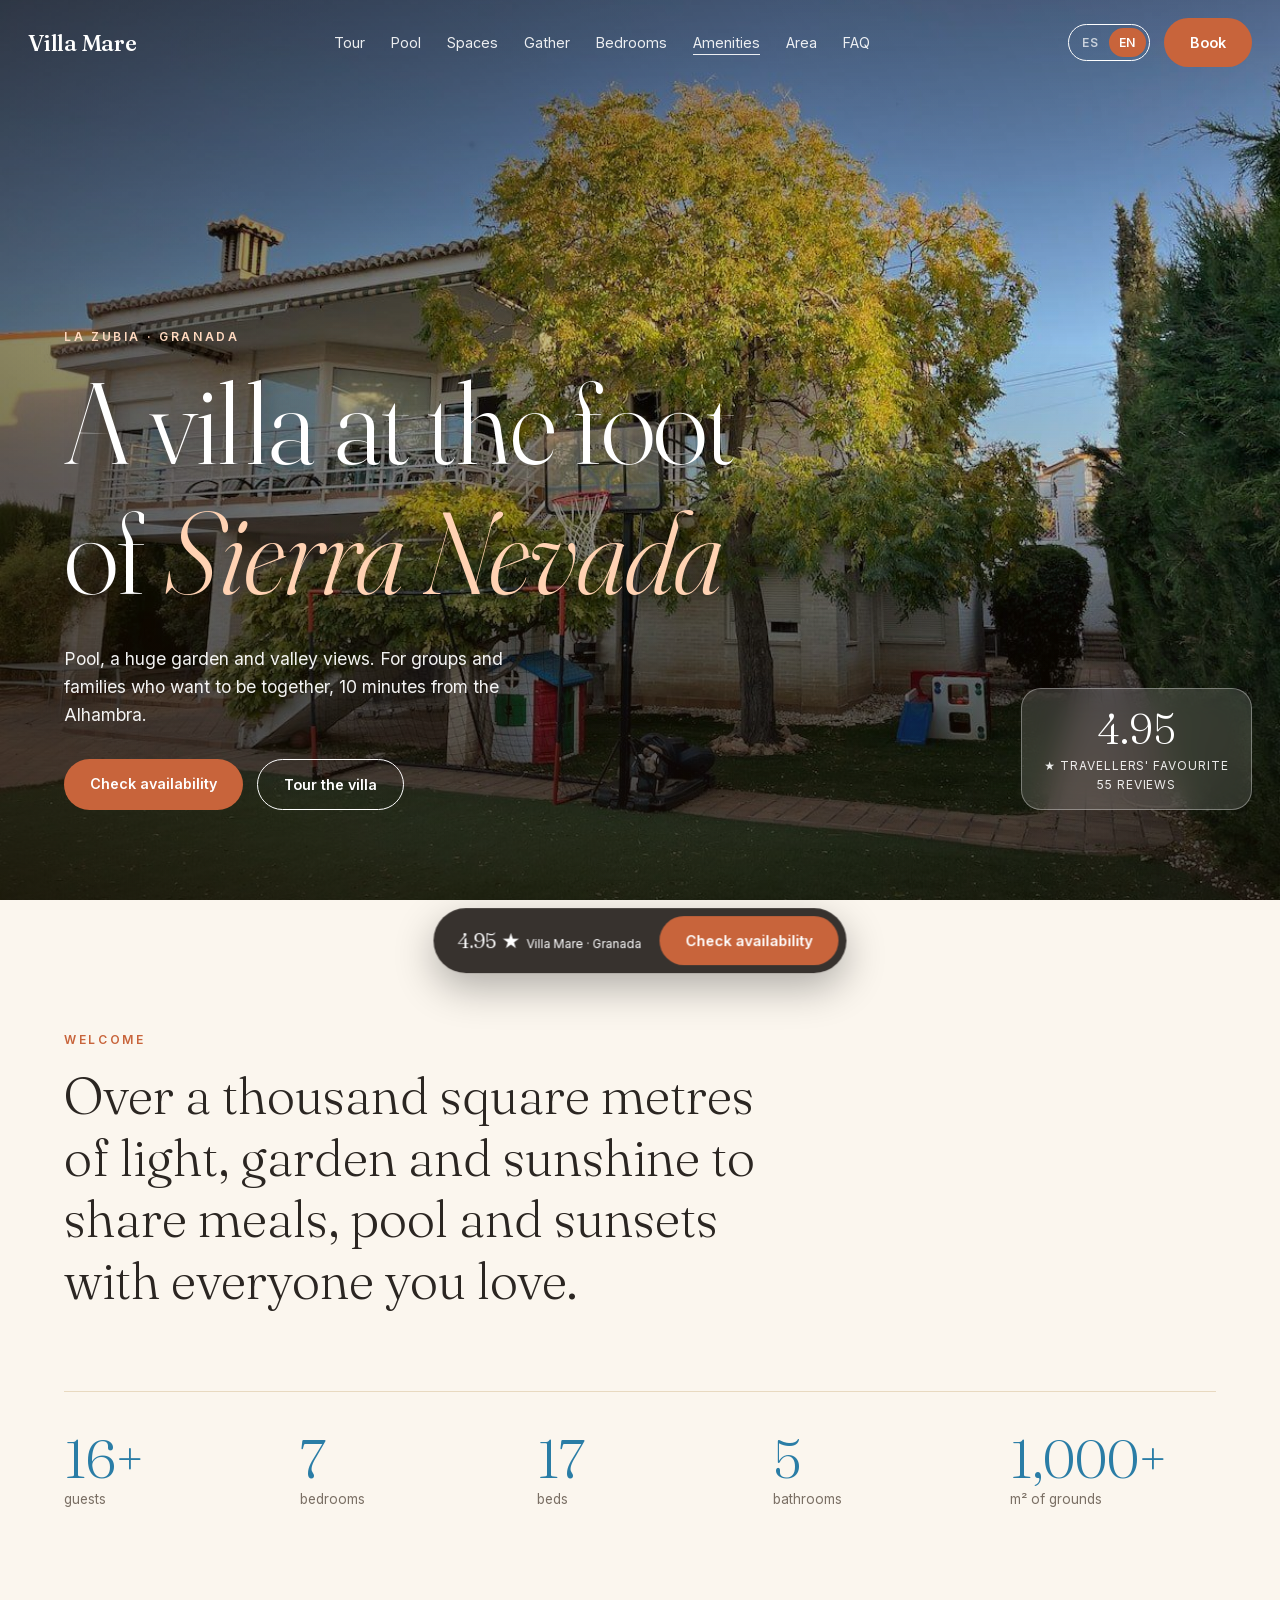
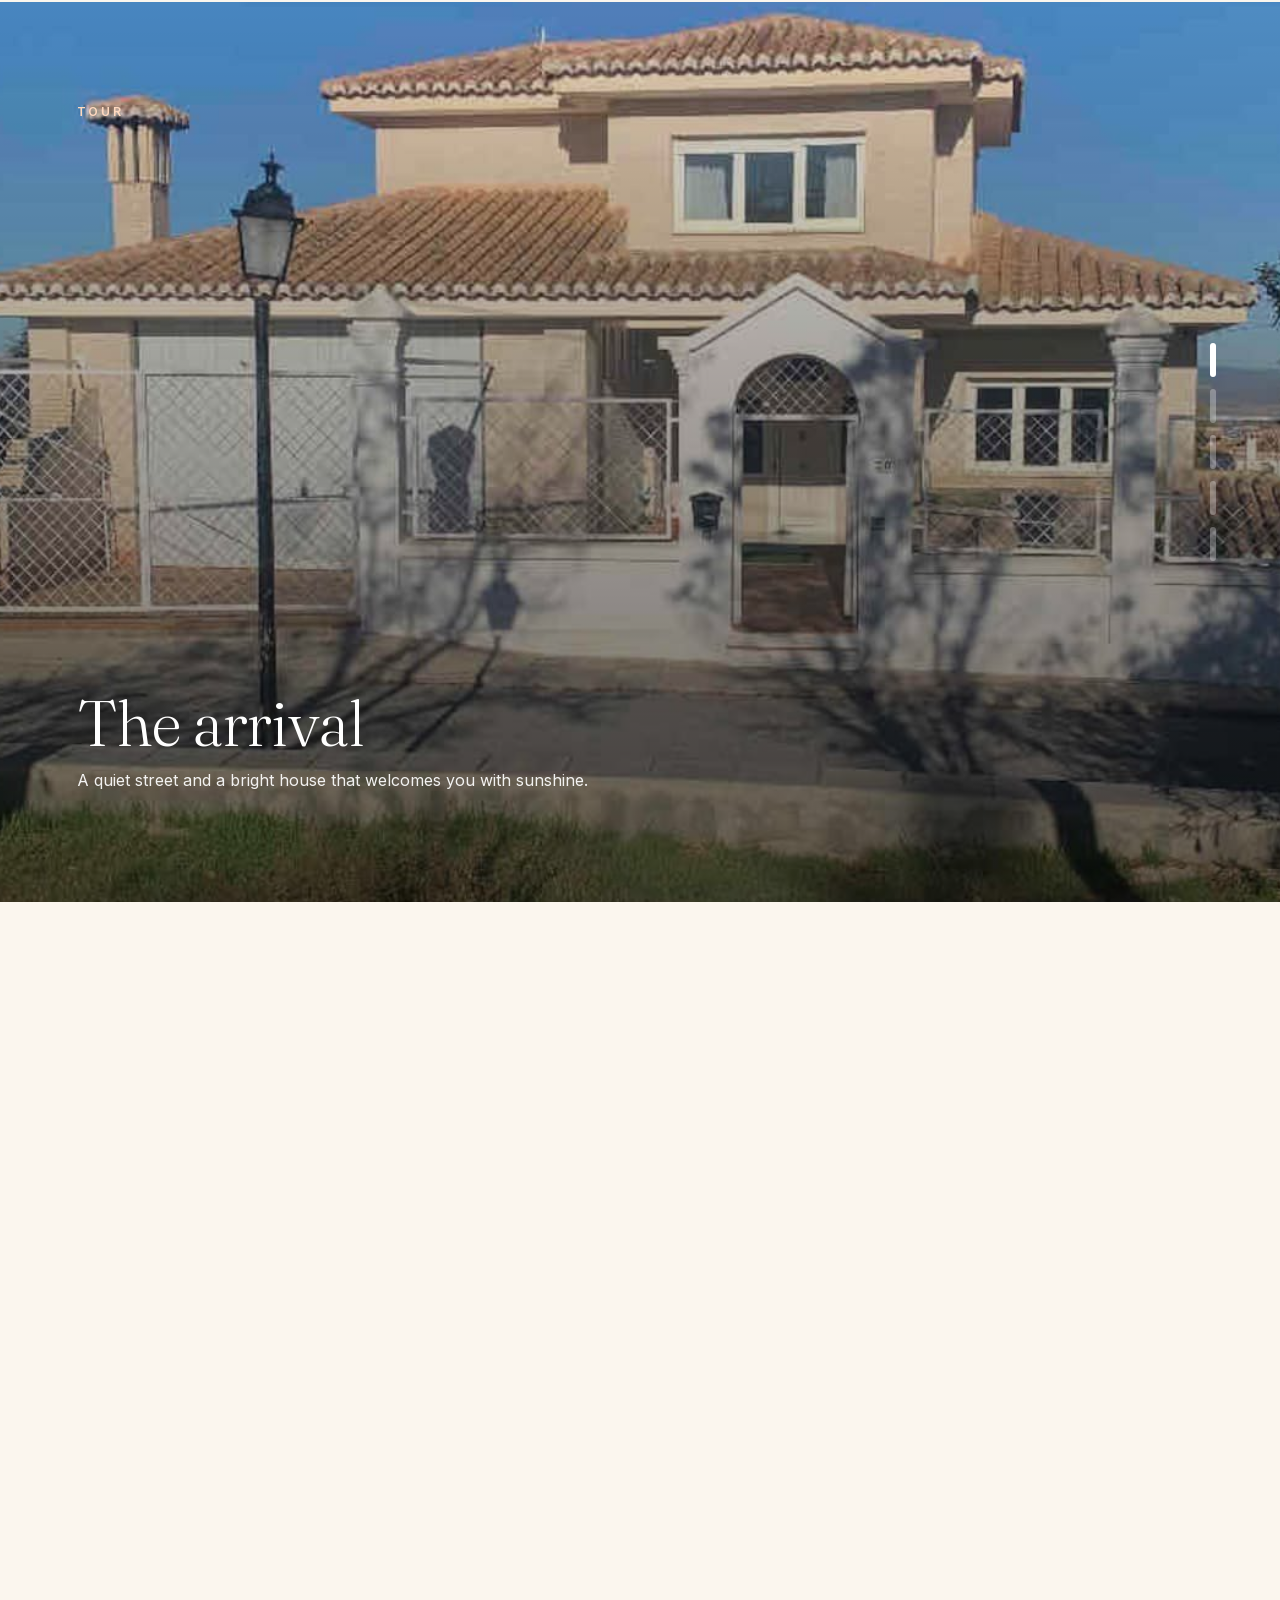
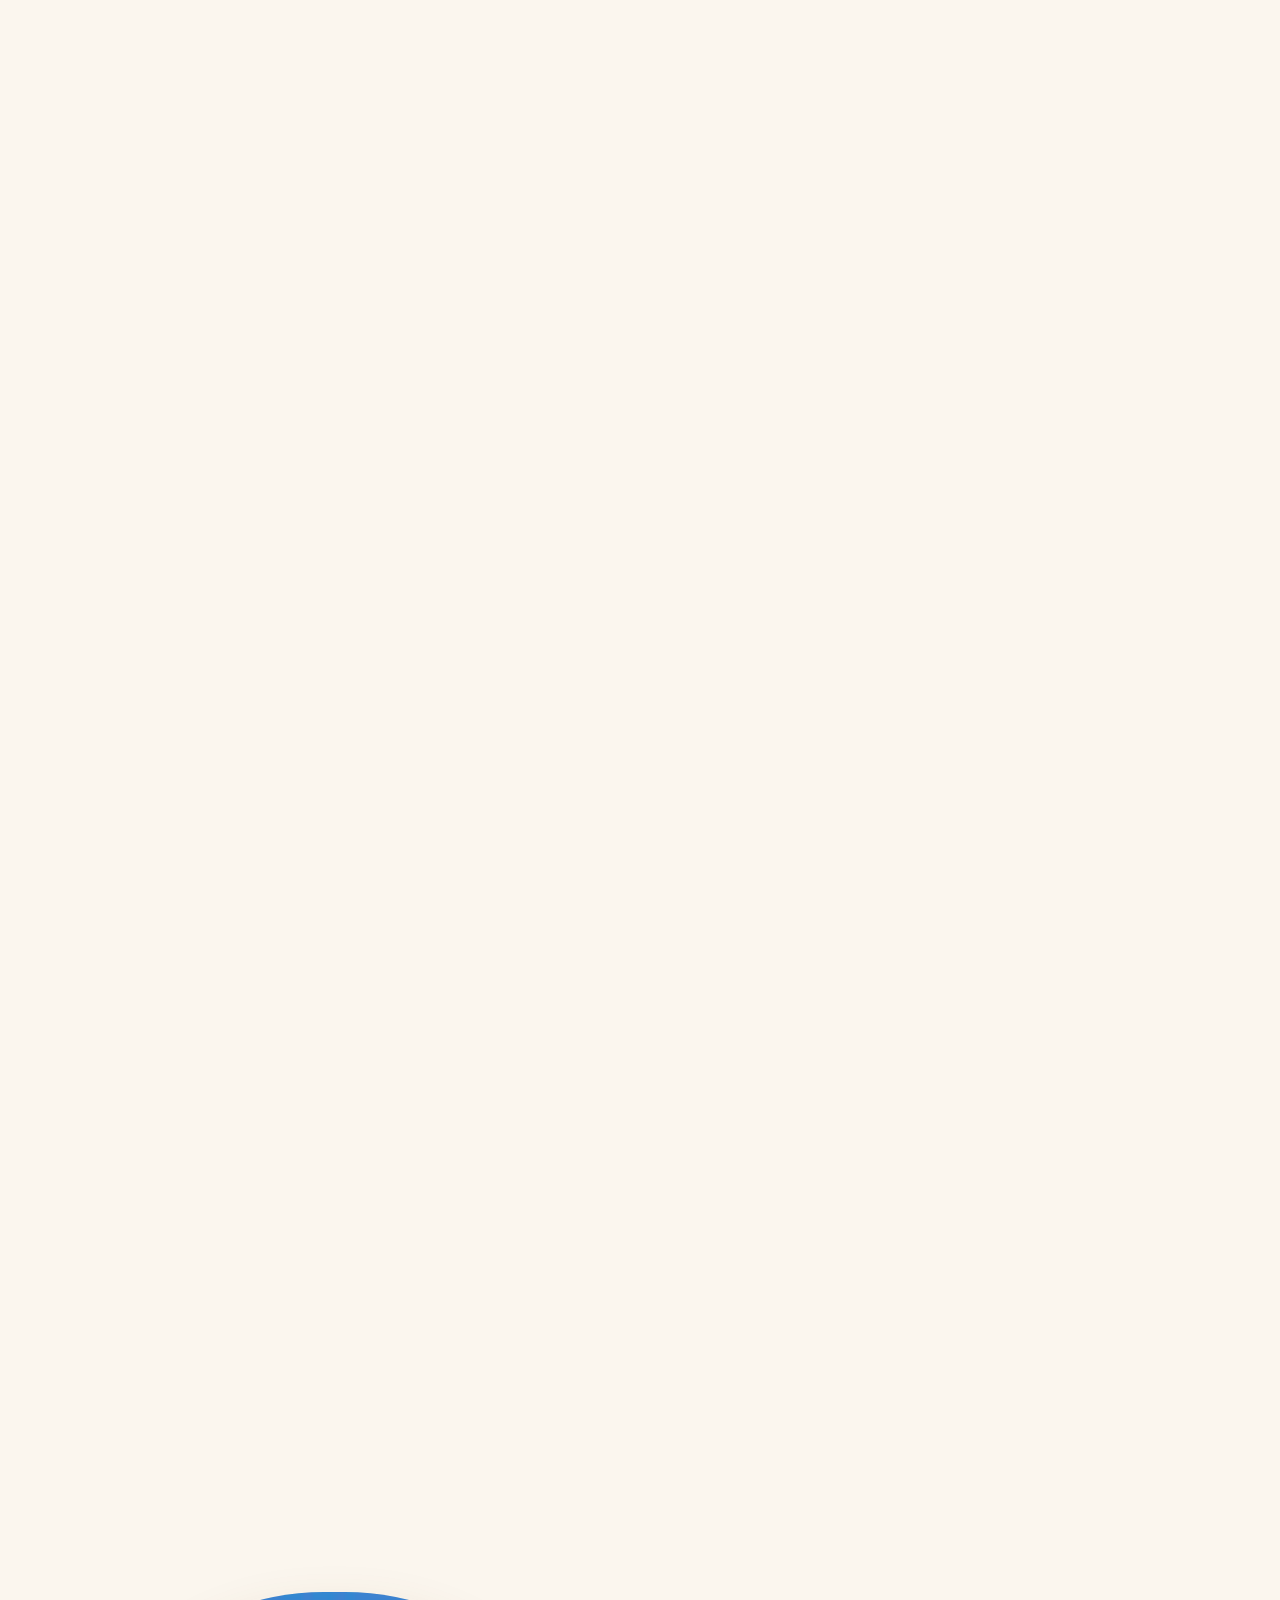
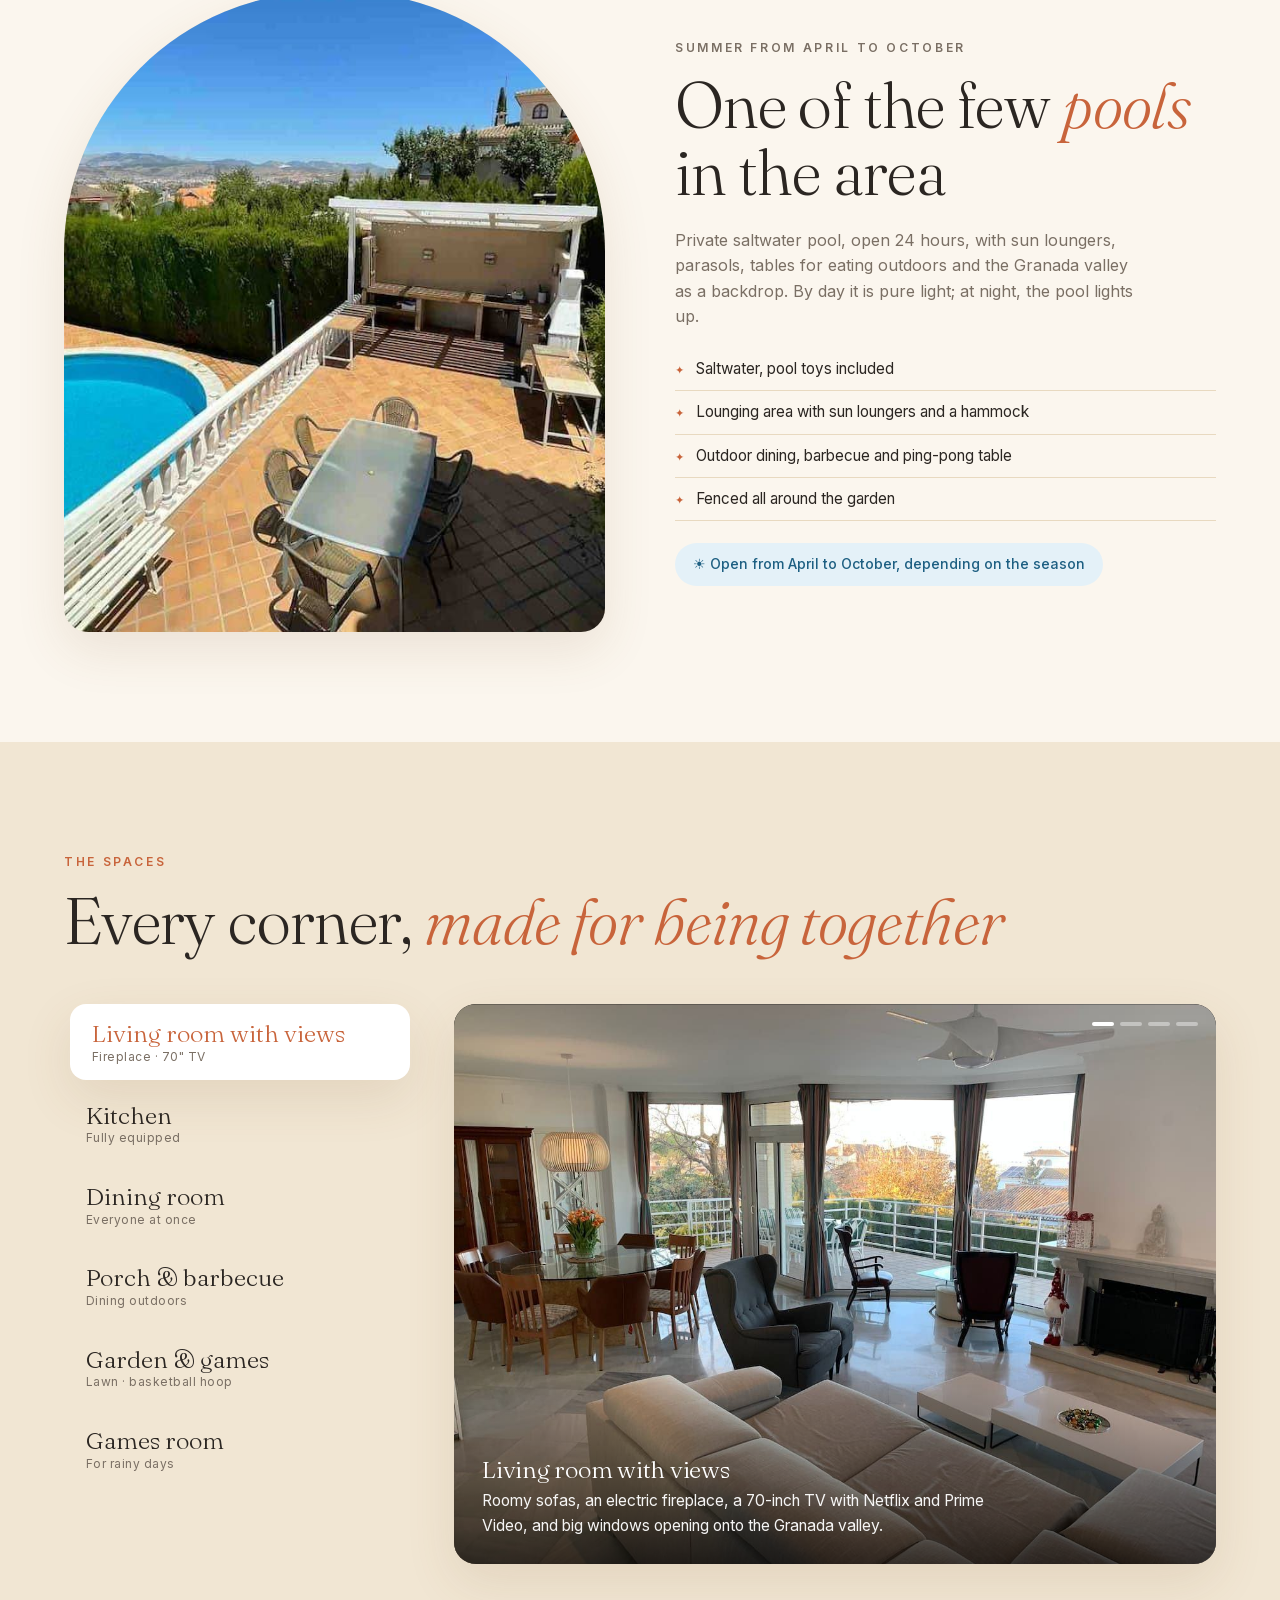
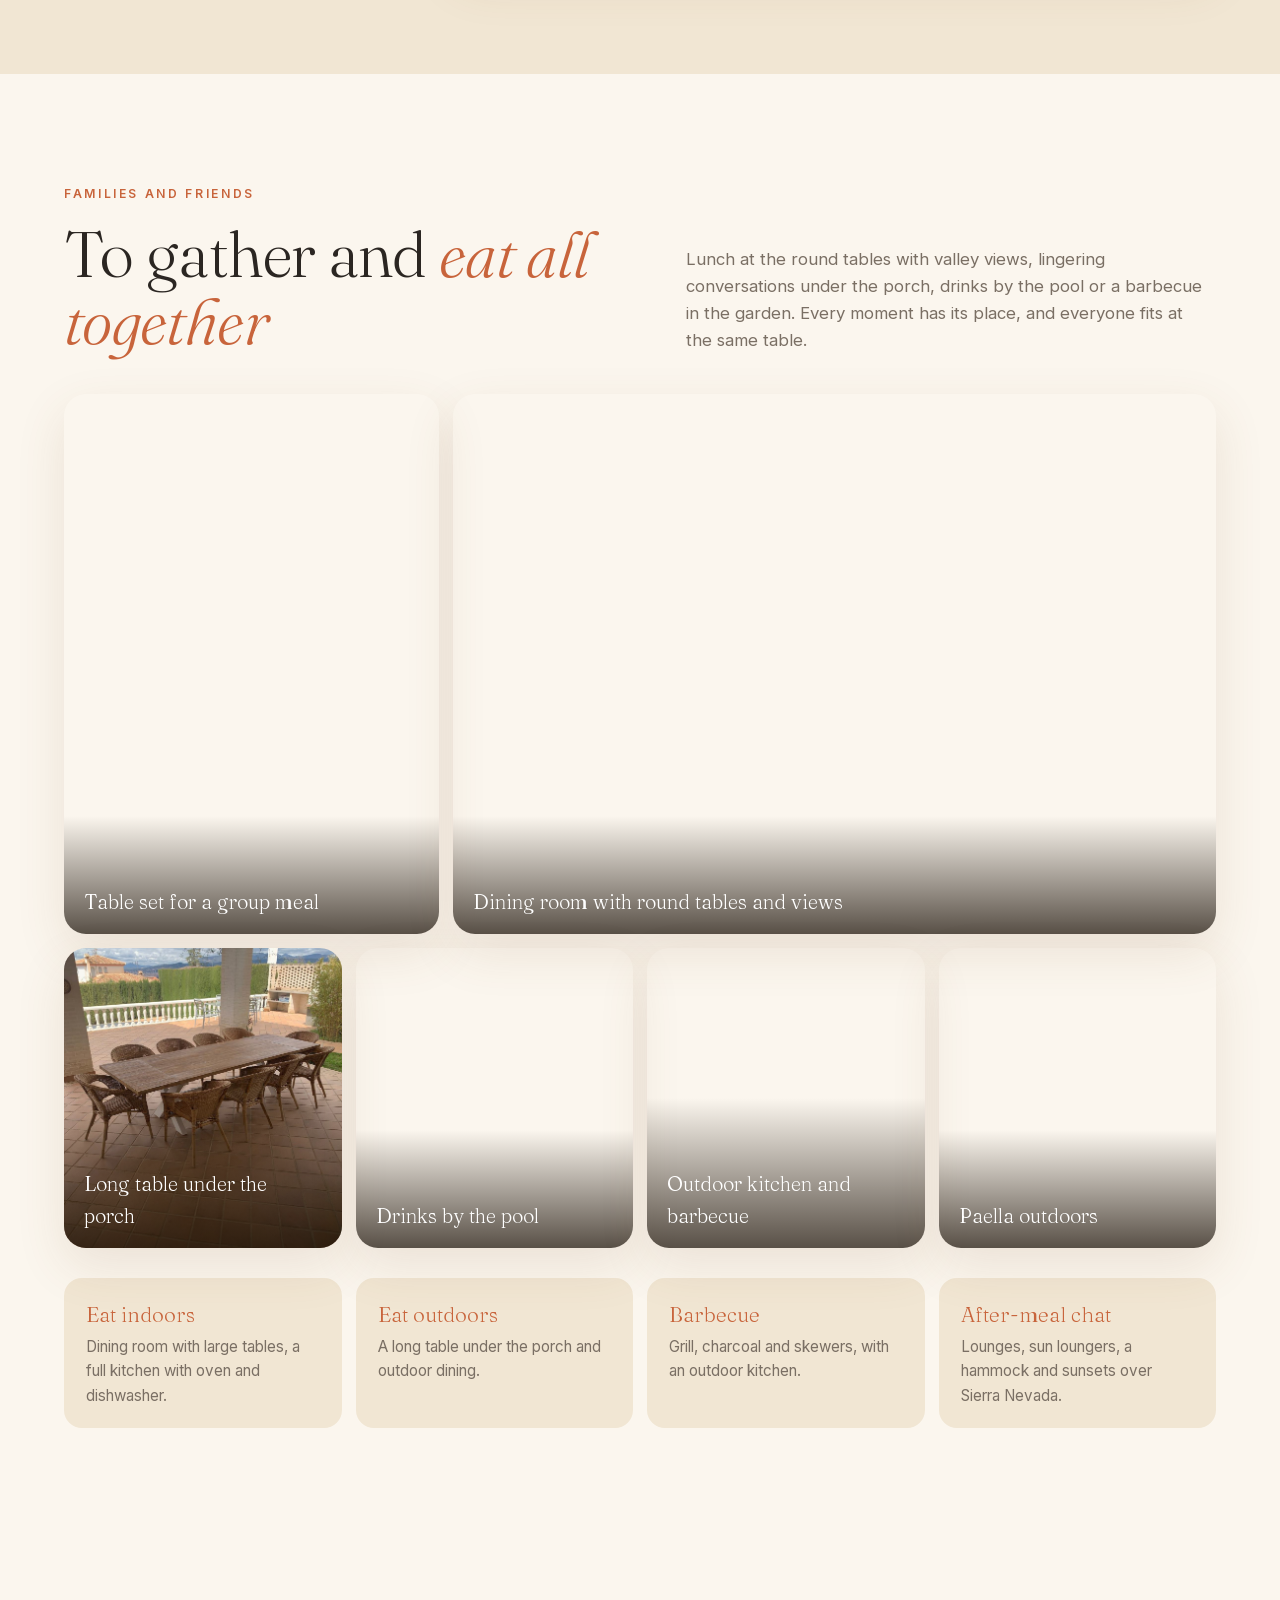
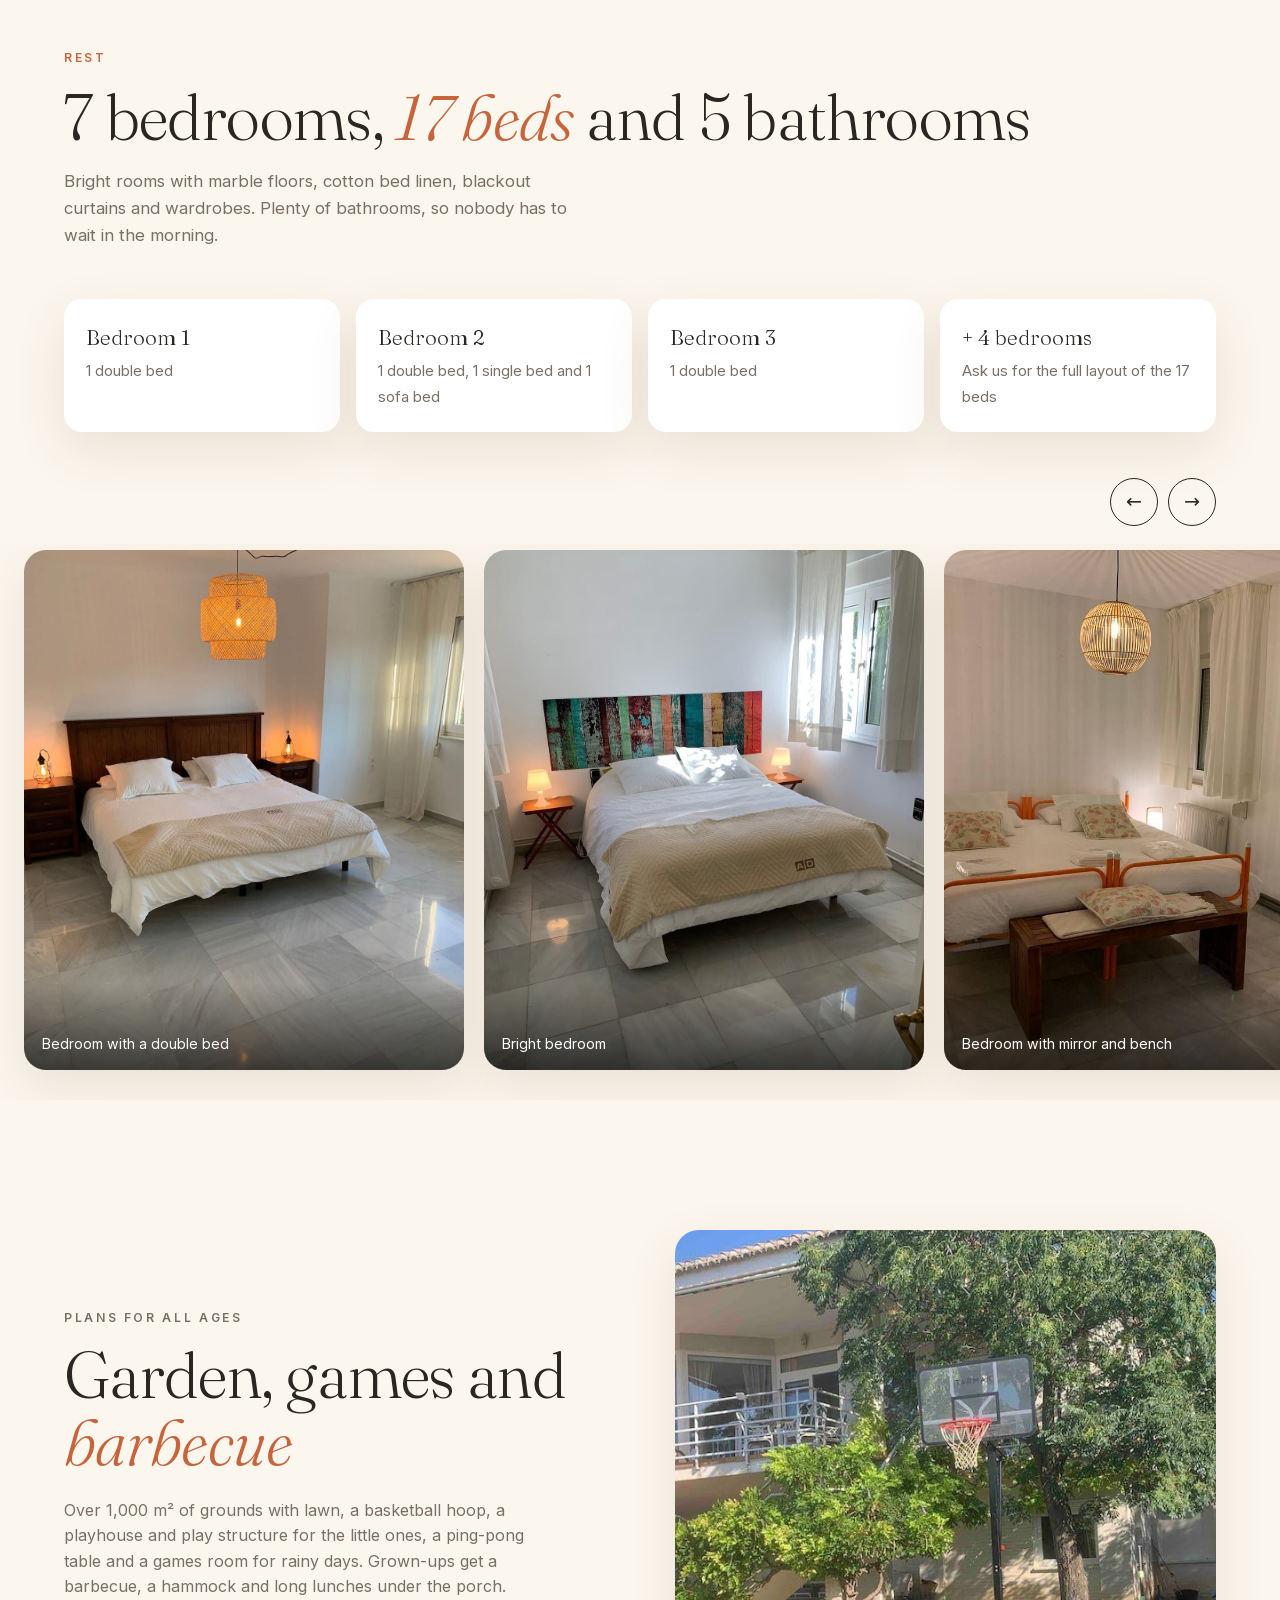
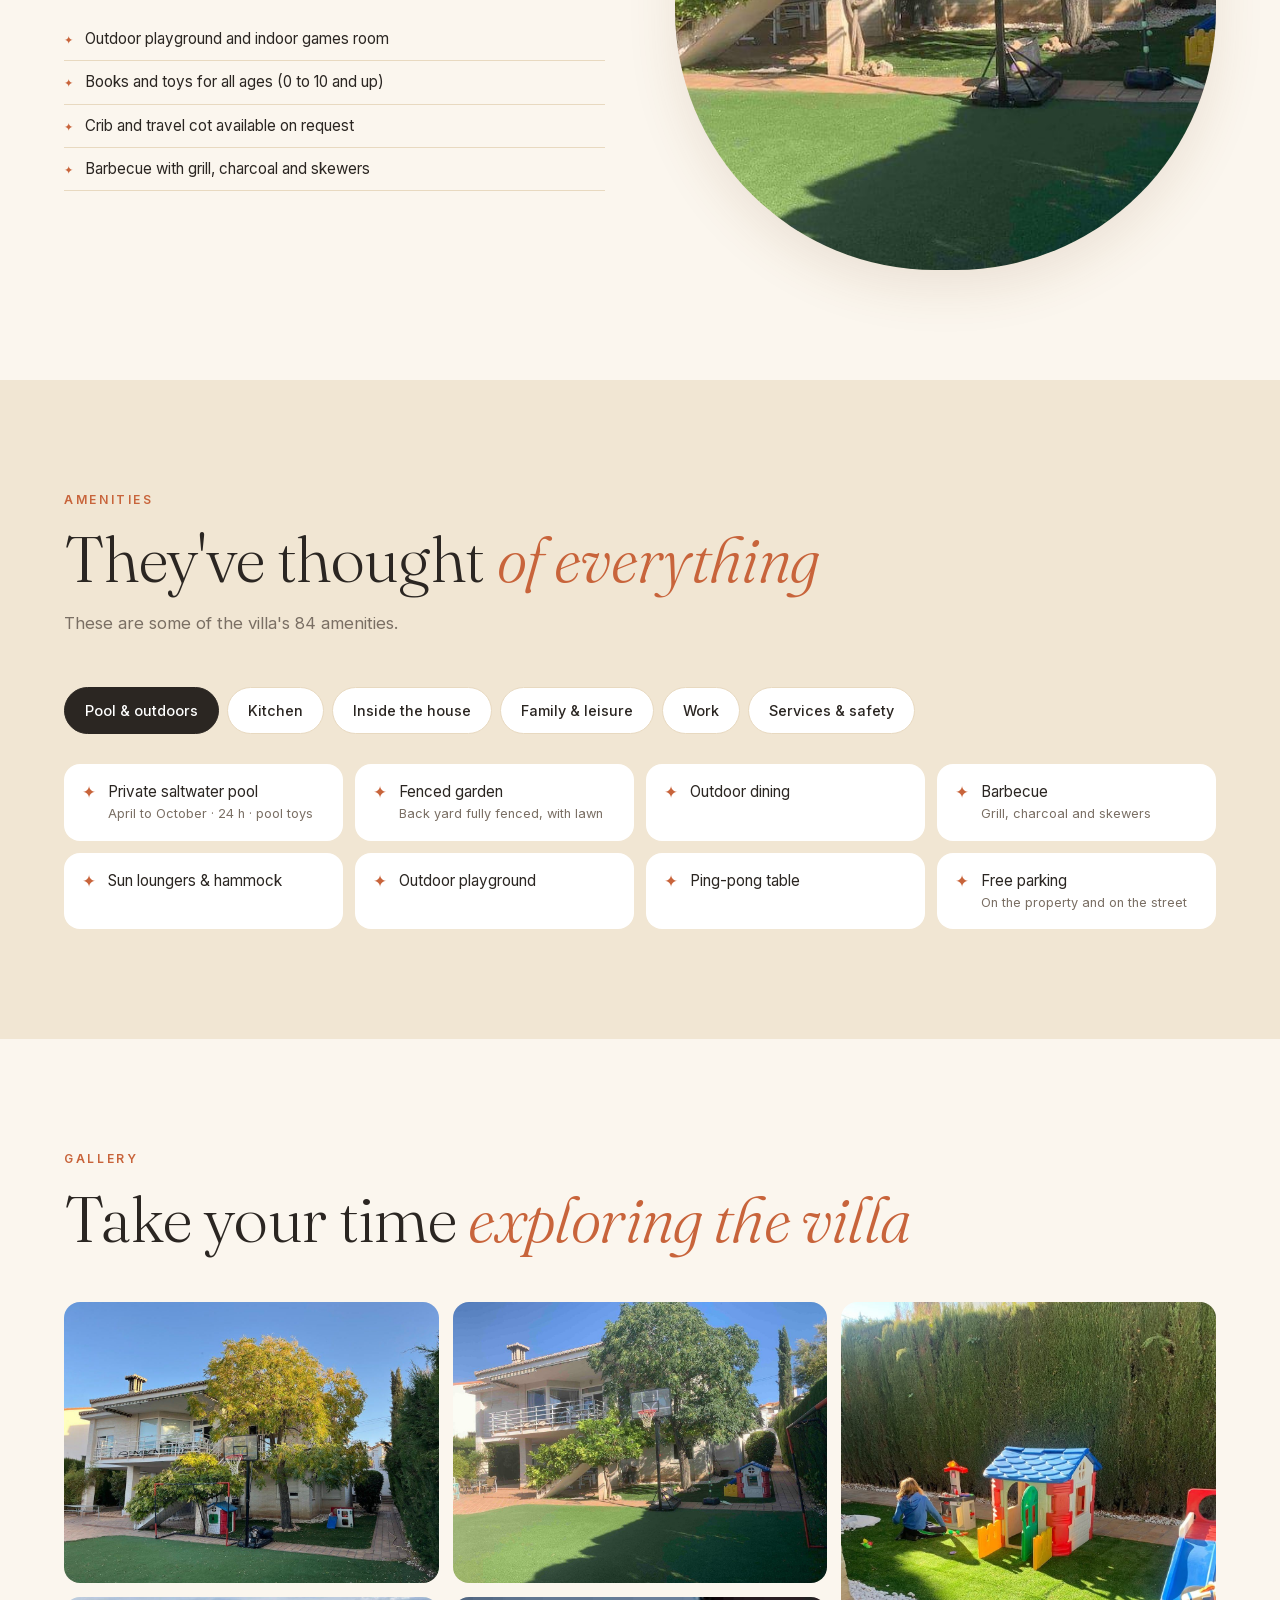
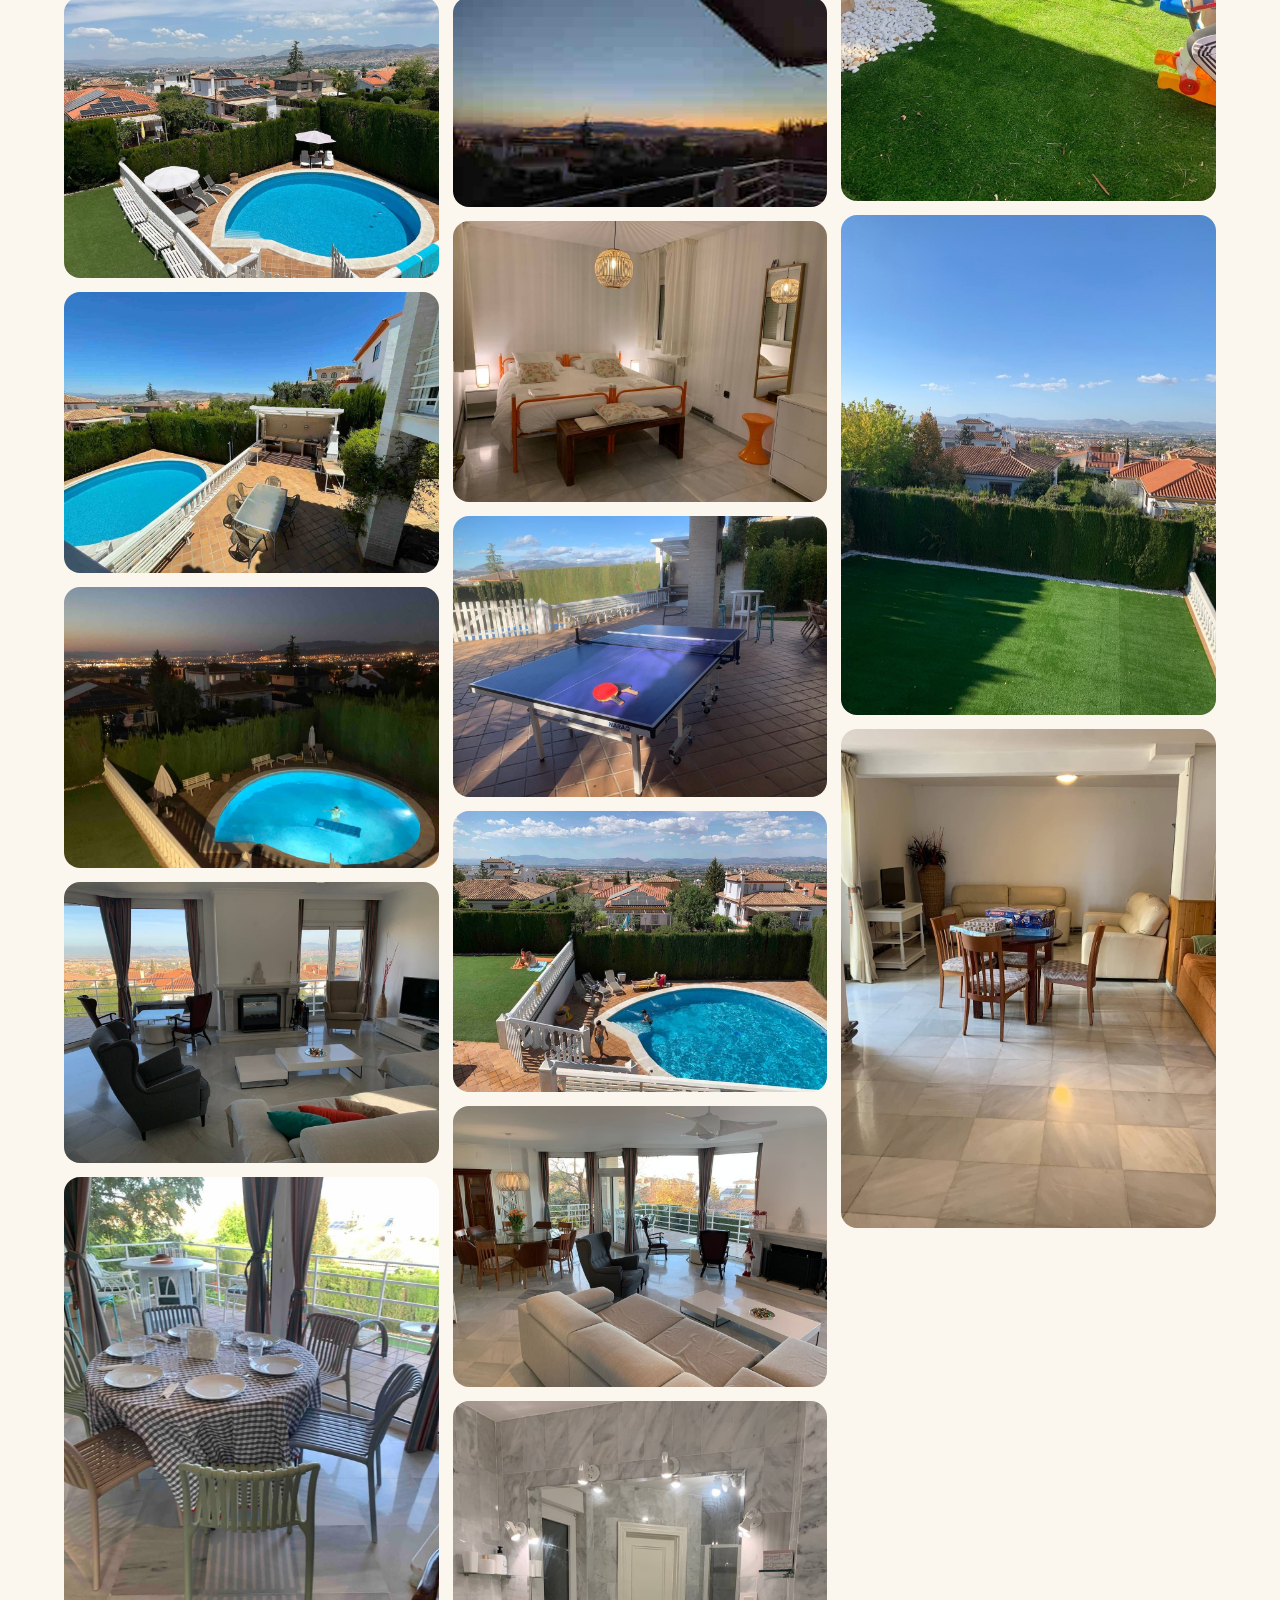
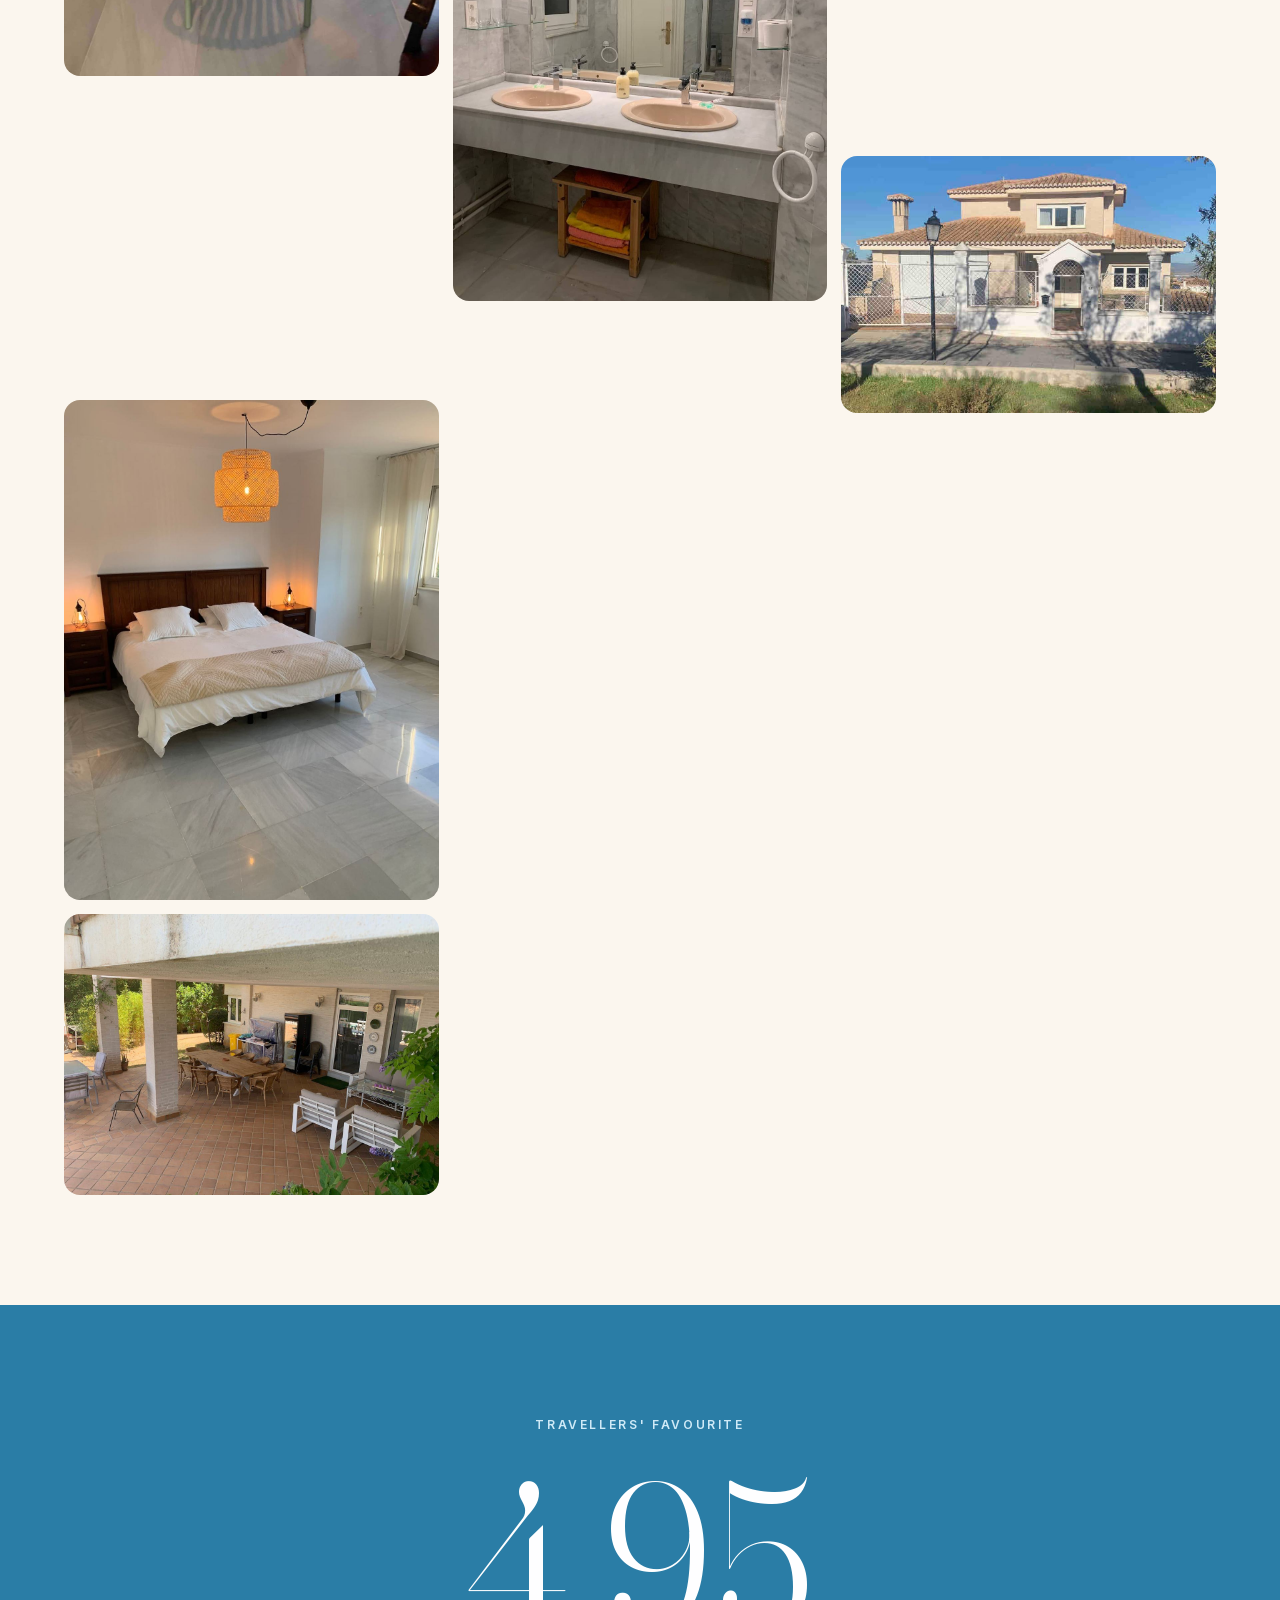
==== commit f1e48406: "Vídeos en móvil: solo se muestran si se reproducen, carga bajo demanda y pausa fuera de pantalla Co-" ====
--- a/site/index.html
+++ b/site/index.html
@@ -11,9 +11,9 @@
 <meta name="theme-color" content="#fbf6ee">
 <meta name="robots" content="noindex, nofollow"> <!-- QUITAR al lanzar la web al público -->
 <link rel="preload" href="fonts/fraunces-normal-300-latin.woff2" as="font" type="font/woff2" crossorigin>
-<link rel="stylesheet" href="css/fonts.css?v=1792488967">
-<link rel="stylesheet" href="vendor/leaflet/leaflet.min.css?v=1792488967">
-<link rel="stylesheet" href="css/style.css?v=1792488967">
+<link rel="stylesheet" href="css/fonts.css?v=1792489472">
+<link rel="stylesheet" href="vendor/leaflet/leaflet.min.css?v=1792489472">
+<link rel="stylesheet" href="css/style.css?v=1792489472">
 <script type="application/ld+json">
 {"@context":"https://schema.org","@type":"VacationRental","name":"Villa Mare","description":"Villa con piscina de agua salada y jardín de más de 1.000 m² en La Zubia, Granada, junto a Sierra Nevada.","address":{"@type":"PostalAddress","addressLocality":"La Zubia","addressRegion":"Granada","addressCountry":"ES"},"image":["img/hero.jpg","img/piscina.jpg","img/salon.jpg"],"numberOfRooms":7,"occupancy":{"@type":"QuantitativeValue","minValue":16},"petsAllowed":true,"aggregateRating":{"@type":"AggregateRating","ratingValue":4.95,"reviewCount":55,"bestRating":5},"checkinTime":"16:00","checkoutTime":"11:00"}
 </script>
@@ -48,7 +48,7 @@
 <header class="hero" id="top">
   <div class="slot" id="heroMedia">
     <img src="img/hero.jpg" alt="Villa Mare con su jardín de césped y la canasta de baloncesto">
-    <video data-src="video/hero-dron.mp4" muted loop playsinline preload="auto"></video>
+    <video data-src="video/hero-dron.mp4" muted loop playsinline></video>
   </div>
   <div class="wrap txt">
     <p class="eyebrow" style="color:#ffd9bf">La Zubia · Granada</p>
@@ -78,11 +78,11 @@
 <!-- RECORRIDO -->
 <section class="tour" id="recorrido" aria-label="Recorrido por la villa">
   <p class="eyebrow label">Recorrido</p>
-  <div class="layer"><div class="slot"><img src="img/fachada.jpg" alt="Fachada principal de la villa"><video data-src="video/fachada.mp4" muted loop playsinline preload="auto"></video></div></div>
-  <div class="layer"><div class="slot"><img src="img/piscina.jpg" alt="Piscina vista desde arriba"><video data-src="video/piscina.mp4" muted loop playsinline preload="auto"></video></div></div>
-  <div class="layer"><div class="slot"><img src="img/salon.jpg" alt="Salón con ventanales y chimenea"><video data-src="video/salon.mp4" muted loop playsinline preload="auto"></video></div></div>
-  <div class="layer"><div class="slot"><img src="img/porche.jpg" alt="Porche con mesa grande"><video data-src="video/porche.mp4" muted loop playsinline preload="auto"></video></div></div>
-  <div class="layer"><div class="slot"><img src="img/atardecer.jpg" alt="Atardecer sobre Sierra Nevada"><video data-src="video/atardecer.mp4" muted loop playsinline preload="auto"></video></div></div>
+  <div class="layer"><div class="slot"><img src="img/fachada.jpg" alt="Fachada principal de la villa"><video data-src="video/fachada.mp4" muted loop playsinline></video></div></div>
+  <div class="layer"><div class="slot"><img src="img/piscina.jpg" alt="Piscina vista desde arriba"><video data-src="video/piscina.mp4" muted loop playsinline></video></div></div>
+  <div class="layer"><div class="slot"><img src="img/salon.jpg" alt="Salón con ventanales y chimenea"><video data-src="video/salon.mp4" muted loop playsinline></video></div></div>
+  <div class="layer"><div class="slot"><img src="img/porche.jpg" alt="Porche con mesa grande"><video data-src="video/porche.mp4" muted loop playsinline></video></div></div>
+  <div class="layer"><div class="slot"><img src="img/atardecer.jpg" alt="Atardecer sobre Sierra Nevada"><video data-src="video/atardecer.mp4" muted loop playsinline></video></div></div>
   <div class="cap" id="cap" data-dyn><h3>La llegada</h3><p>Una calle tranquila y una casa luminosa que te recibe con sol.</p></div>
   <div class="prog"><i class="on"></i><i></i><i></i><i></i><i></i></div>
 </section>
@@ -91,7 +91,7 @@
 <section class="sec" id="piscina">
   <div class="wrap">
     <div class="row">
-      <div class="media slot" id="poolMedia"><img src="img/piscina2.jpg" alt="Piscina y terraza con zona de comidas"><video data-src="video/dia-noche.mp4" muted loop playsinline preload="auto"></video></div>
+      <div class="media slot" id="poolMedia"><img src="img/piscina2.jpg" alt="Piscina y terraza con zona de comidas"><video data-src="video/dia-noche.mp4" muted loop playsinline></video></div>
       <div class="reveal">
         <p class="eyebrow">Verano de abril a octubre</p>
         <h2>Una de las pocas <em>piscinas</em> de la zona</h2>
@@ -136,7 +136,7 @@
 <section class="sec" style="padding-top:20px">
   <div class="wrap">
     <div class="row rev">
-      <div class="media slot"><img src="img/jardin.jpg" alt="Jardín de césped con casita y canasta"><video data-src="video/jardin.mp4" muted loop playsinline preload="auto"></video></div>
+      <div class="media slot"><img src="img/jardin.jpg" alt="Jardín de césped con casita y canasta"><video data-src="video/jardin.mp4" muted loop playsinline></video></div>
       <div class="reveal">
         <p class="eyebrow">Planes para todas las edades</p>
         <h2>Jardín, juegos y <em>barbacoa</em></h2>
@@ -236,7 +236,7 @@
 
 <!-- FINAL -->
 <section class="final">
-  <div class="slot"><img src="img/atardecer.jpg" alt=""><video data-src="video/atardecer.mp4" muted loop playsinline preload="auto"></video></div>
+  <div class="slot"><img src="img/atardecer.jpg" alt=""><video data-src="video/atardecer.mp4" muted loop playsinline></video></div>
   <div class="in"><h2>Tu próximo verano <em style="color:#ffd2b3">empieza aquí</em></h2><p>Elige tus fechas y escríbenos: reserva directa, sin comisiones de plataformas.</p><a class="btn" href="#reservar">Reservar ahora</a></div>
 </section>
 <!-- RESERVA DIRECTA -->
@@ -265,12 +265,12 @@
 
 <div class="lb" id="lb" data-dyn role="dialog" aria-modal="true" aria-label="Visor de fotos"><button class="x" aria-label="Cerrar">×</button><button class="pv" aria-label="Anterior">‹</button><img alt=""><p></p><button class="nx" aria-label="Siguiente">›</button></div>
 
-<script src="vendor/gsap.min.js?v=1792488967"></script>
-<script src="vendor/ScrollTrigger.min.js?v=1792488967"></script>
-<script src="vendor/leaflet/leaflet.min.js?v=1792488967"></script>
-<script src="js/config.js?v=1792488967"></script>
-<script src="js/en.js?v=1792488967"></script>
-<script src="js/i18n.js?v=1792488967"></script>
-<script src="js/main.js?v=1792488967"></script>
+<script src="vendor/gsap.min.js?v=1792489472"></script>
+<script src="vendor/ScrollTrigger.min.js?v=1792489472"></script>
+<script src="vendor/leaflet/leaflet.min.js?v=1792489472"></script>
+<script src="js/config.js?v=1792489472"></script>
+<script src="js/en.js?v=1792489472"></script>
+<script src="js/i18n.js?v=1792489472"></script>
+<script src="js/main.js?v=1792489472"></script>
 </body>
 </html>
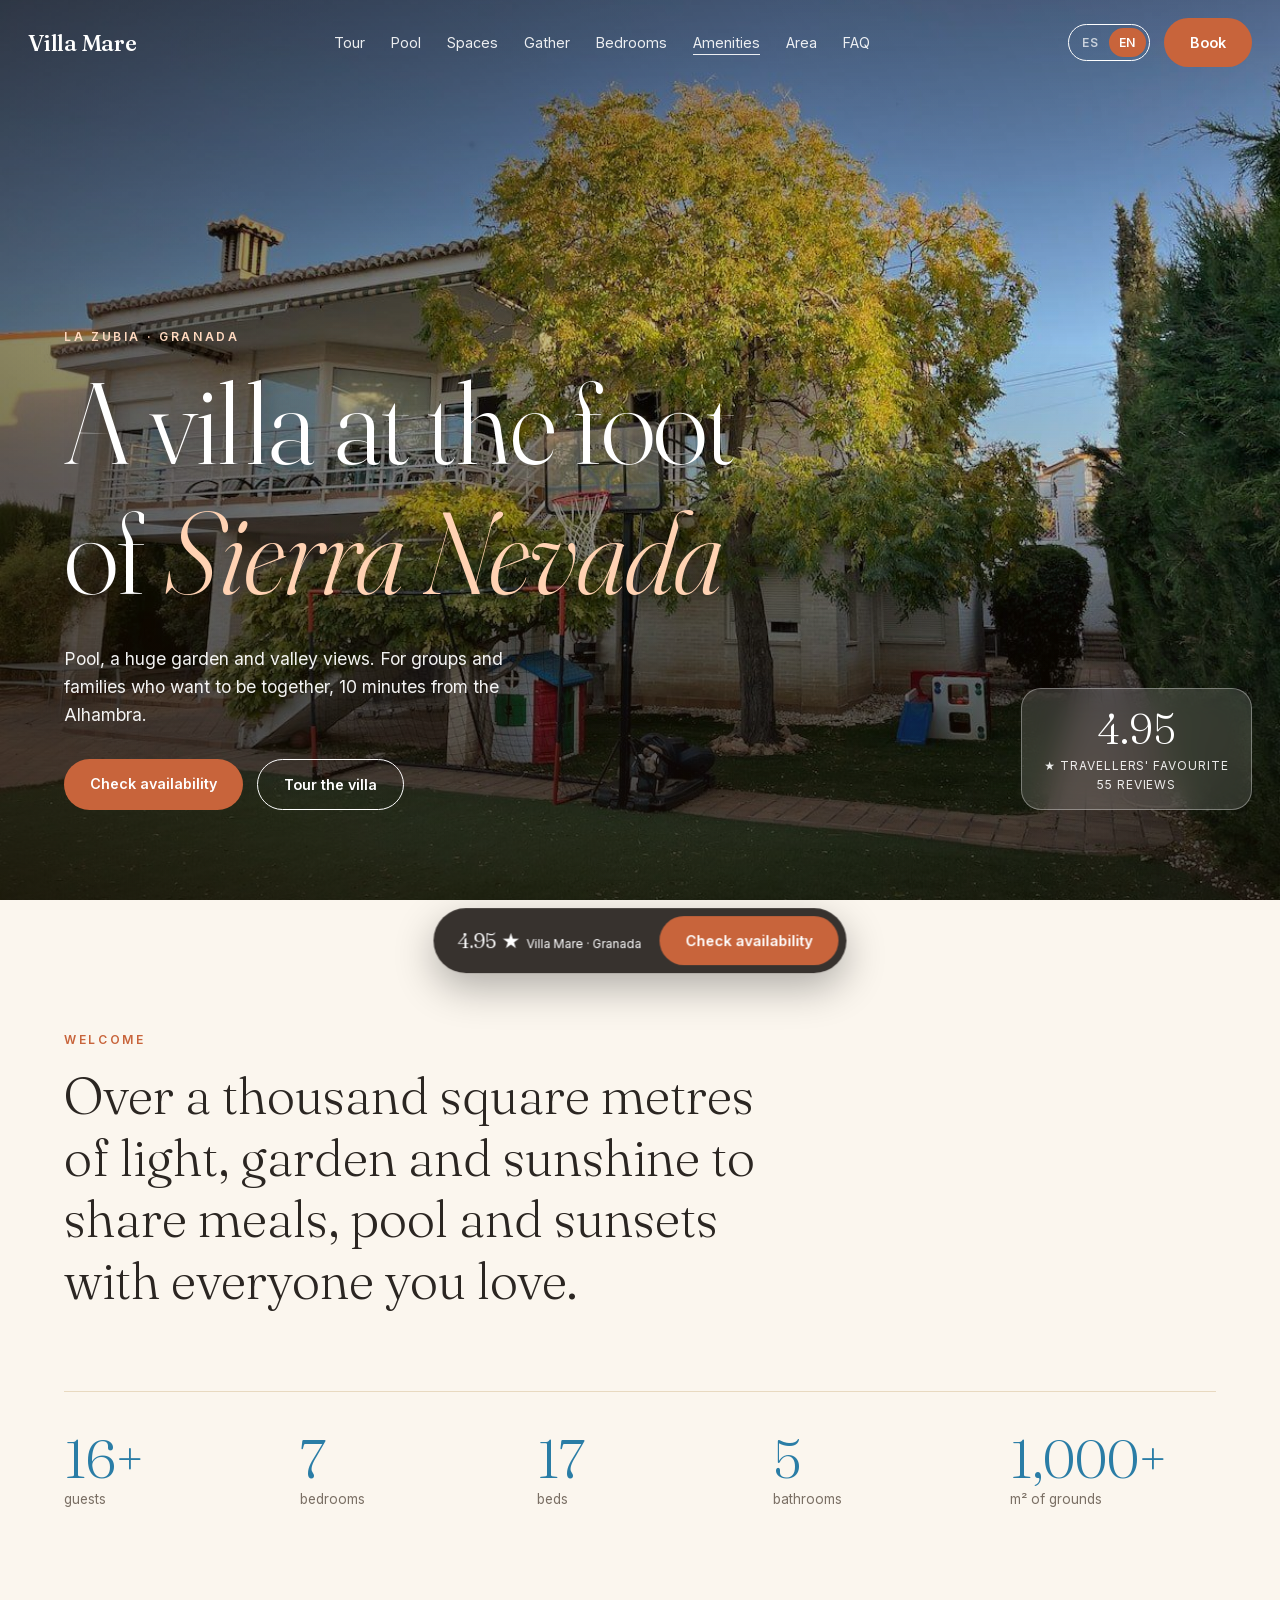
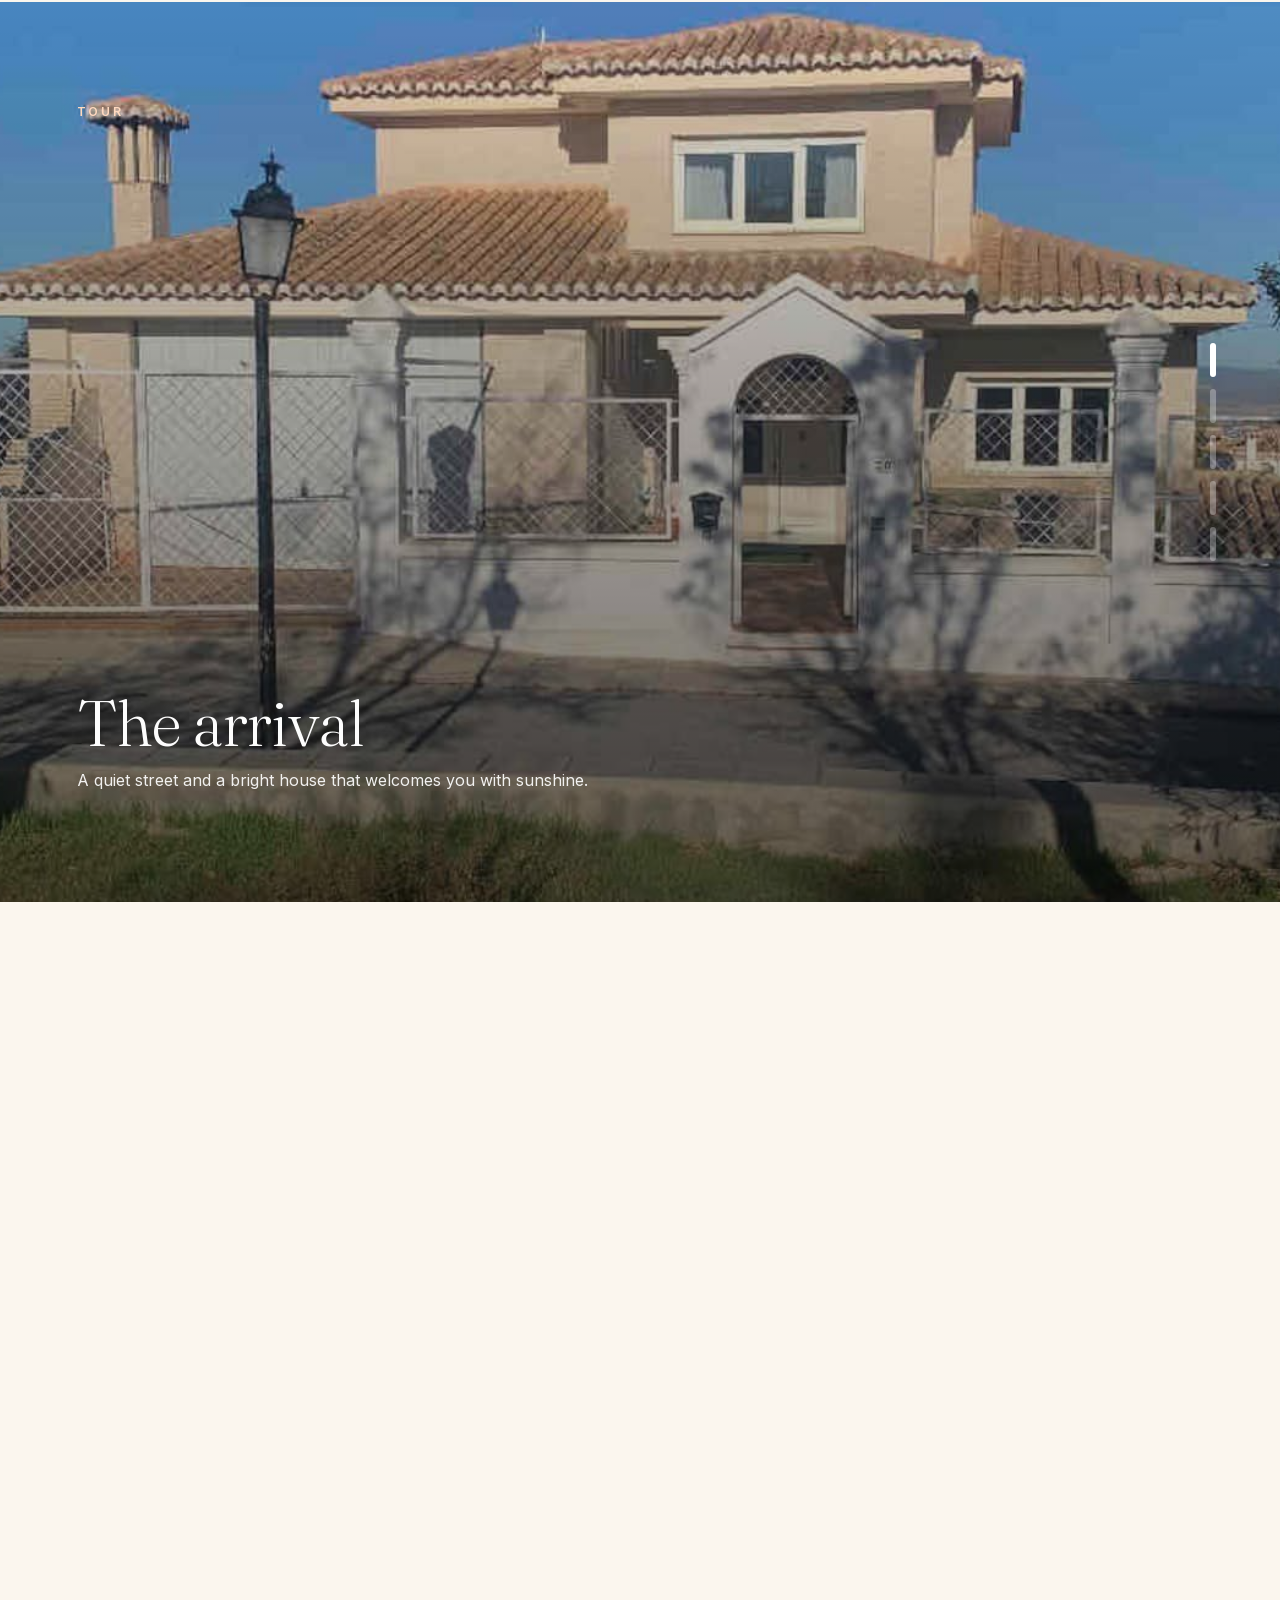
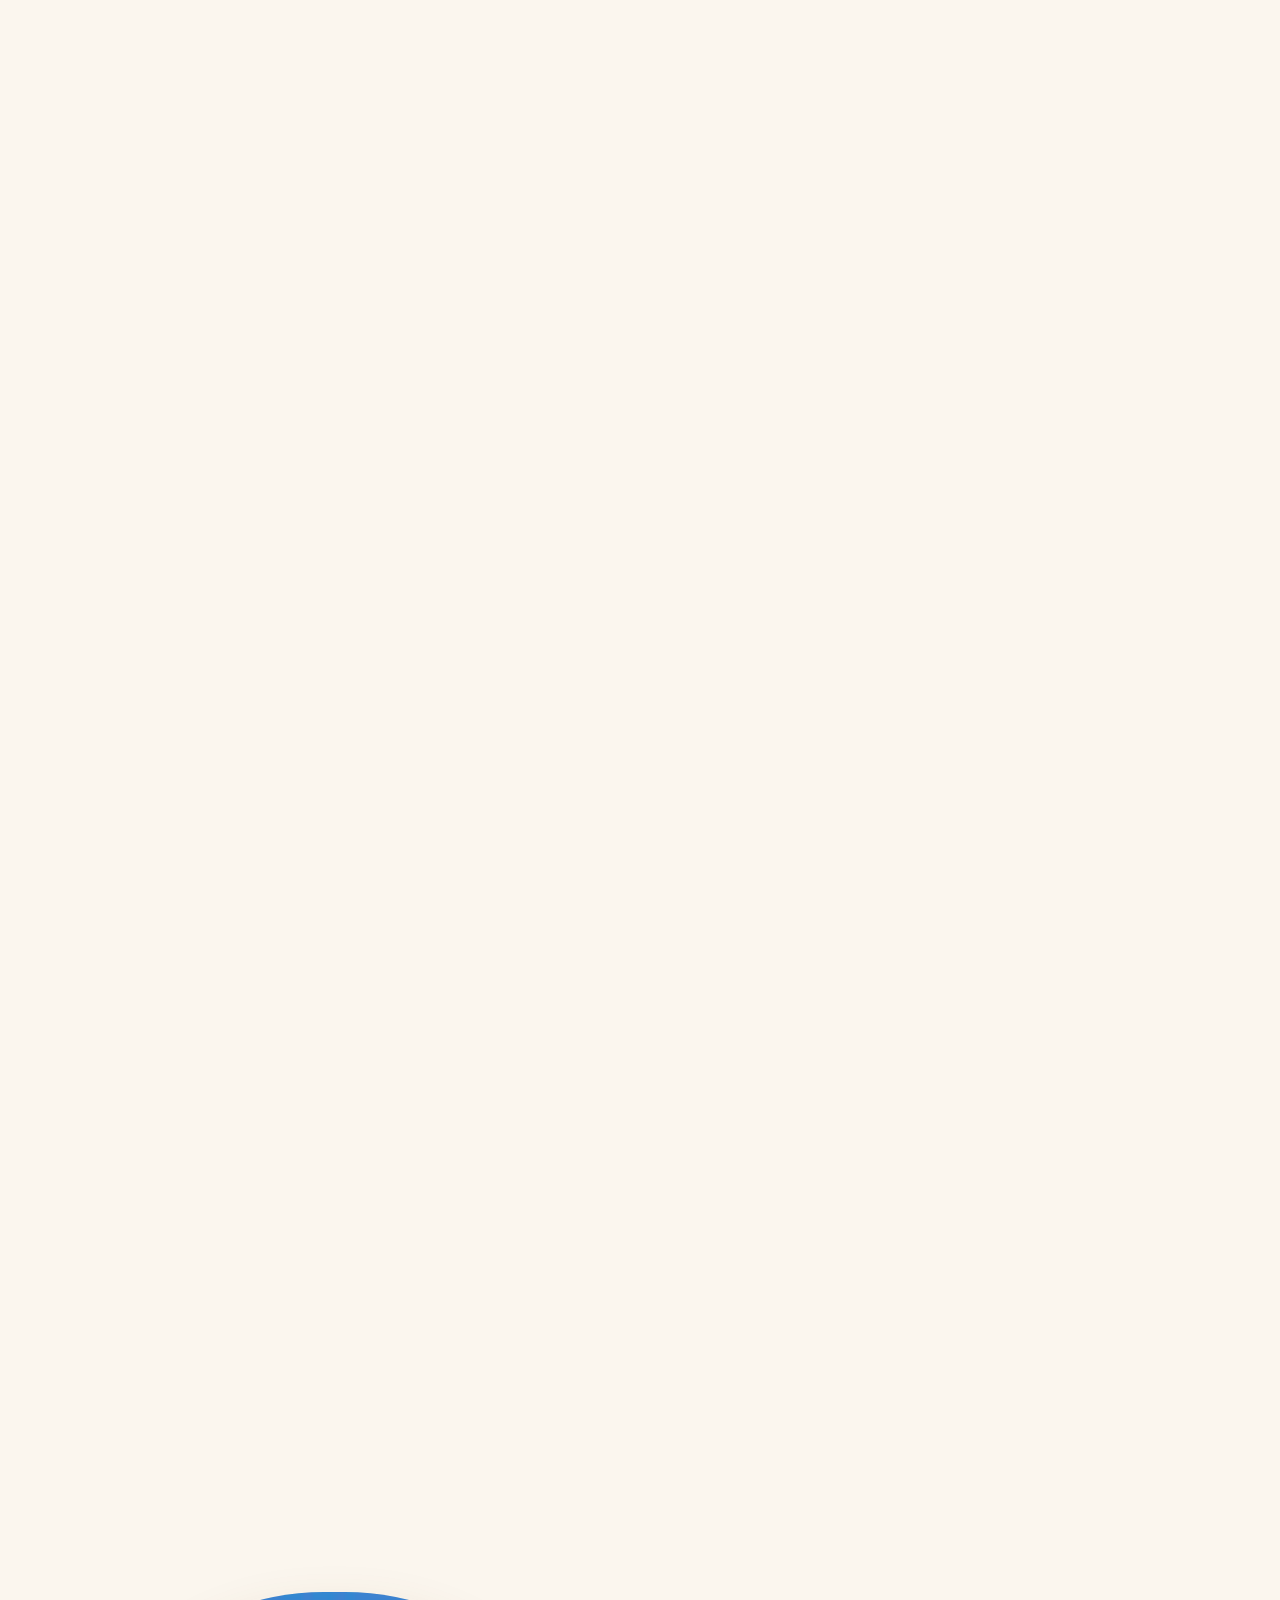
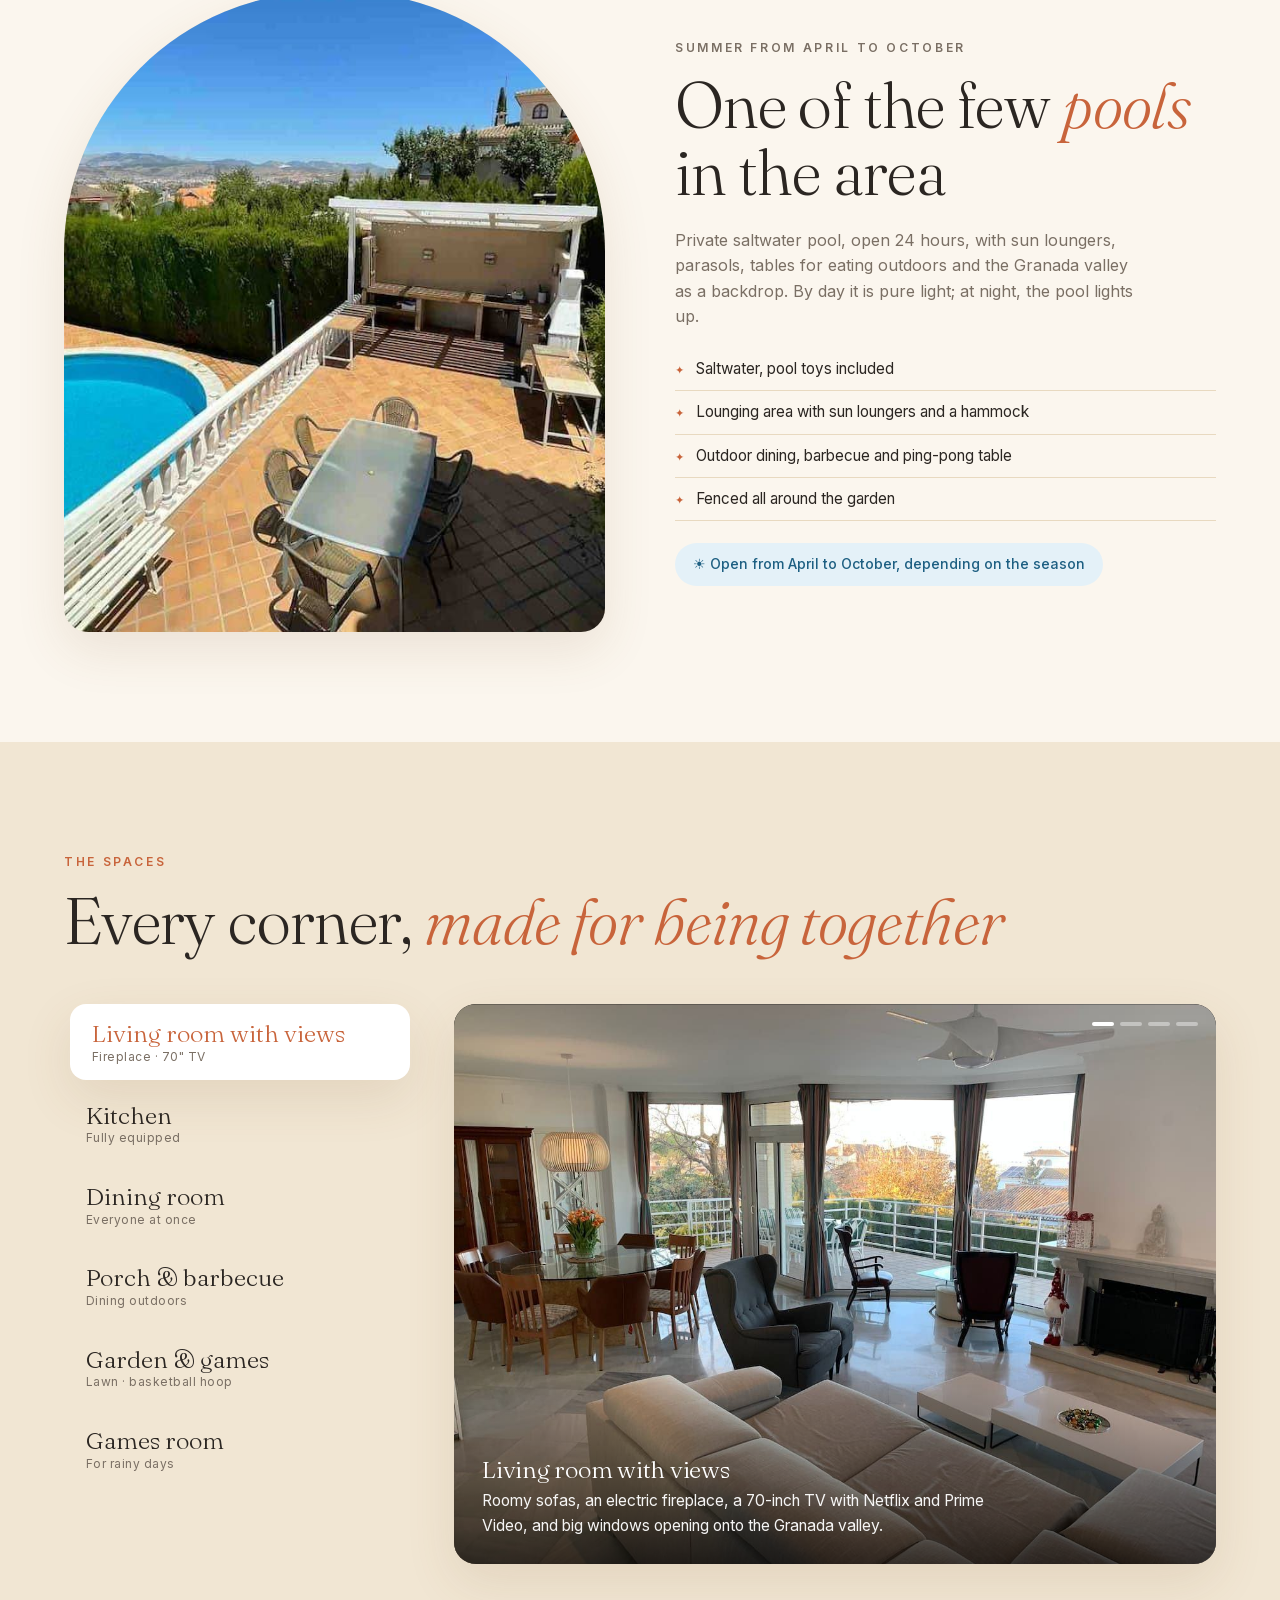
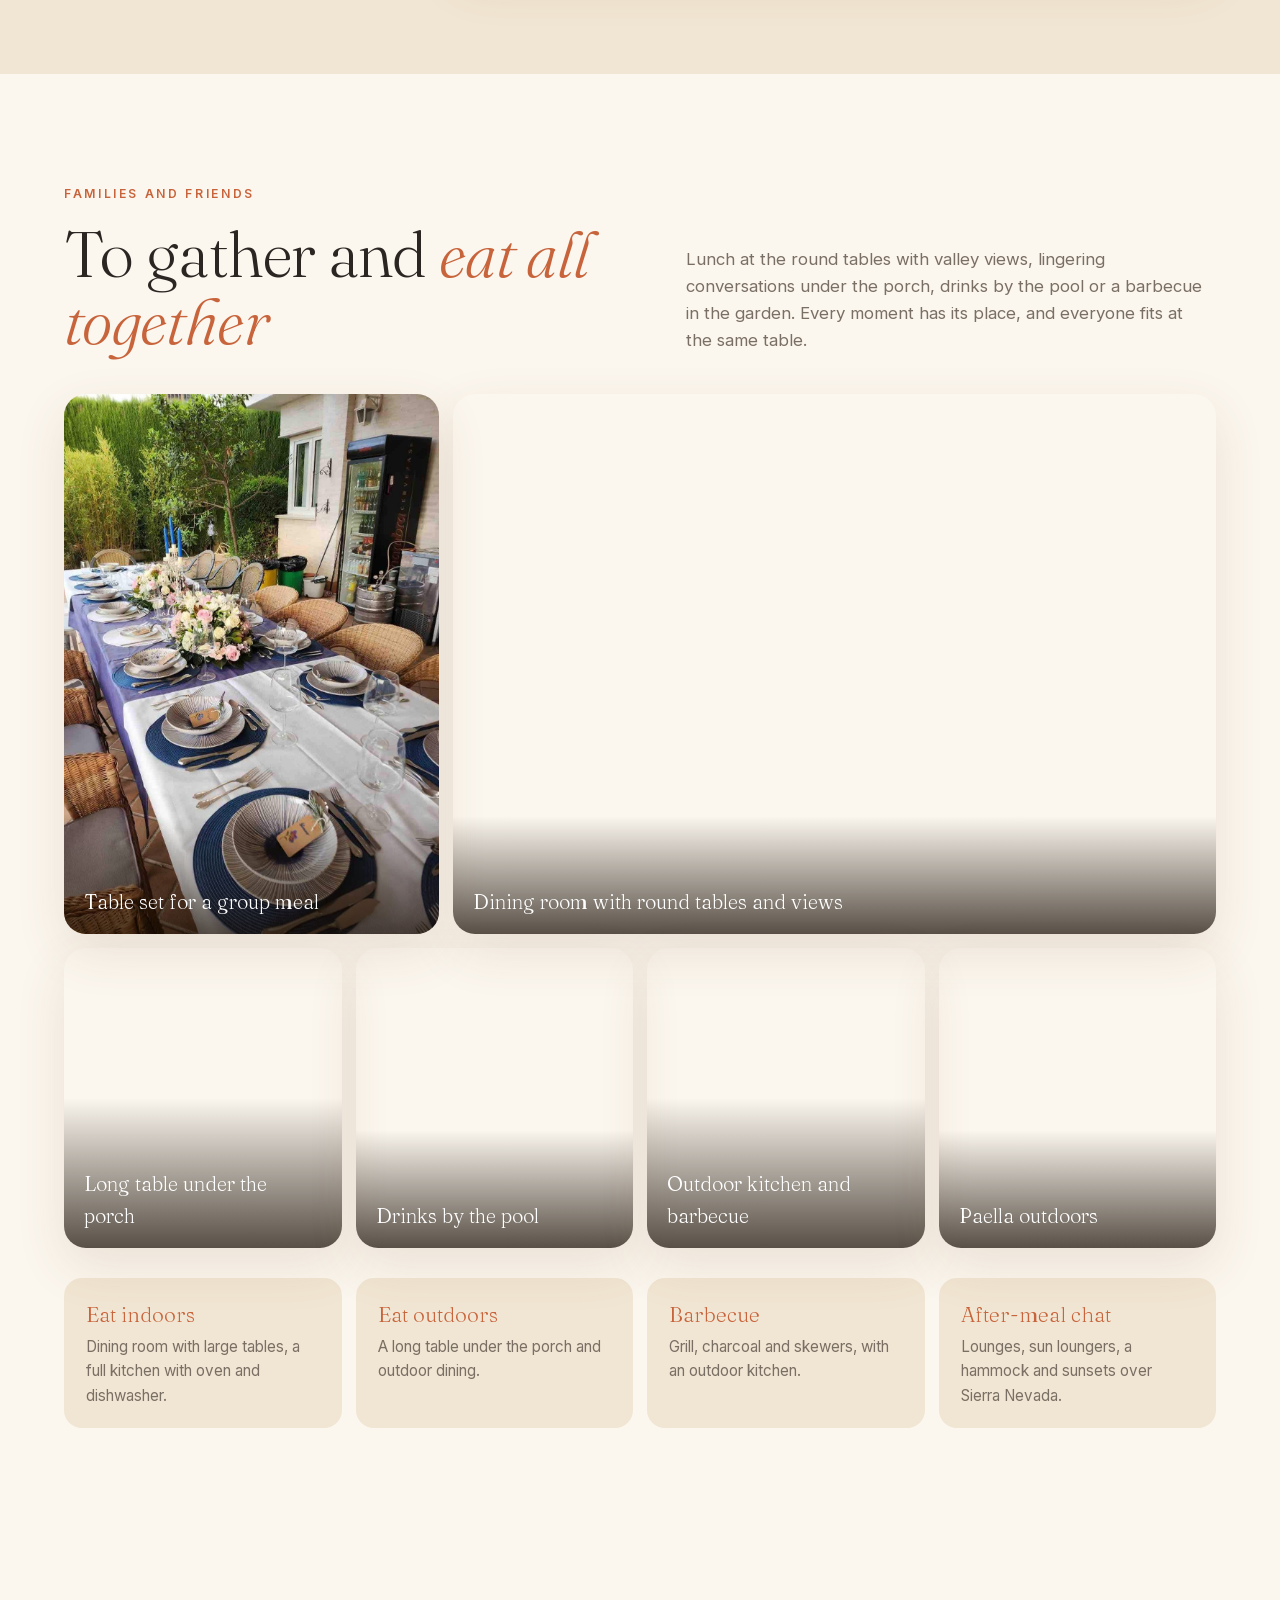
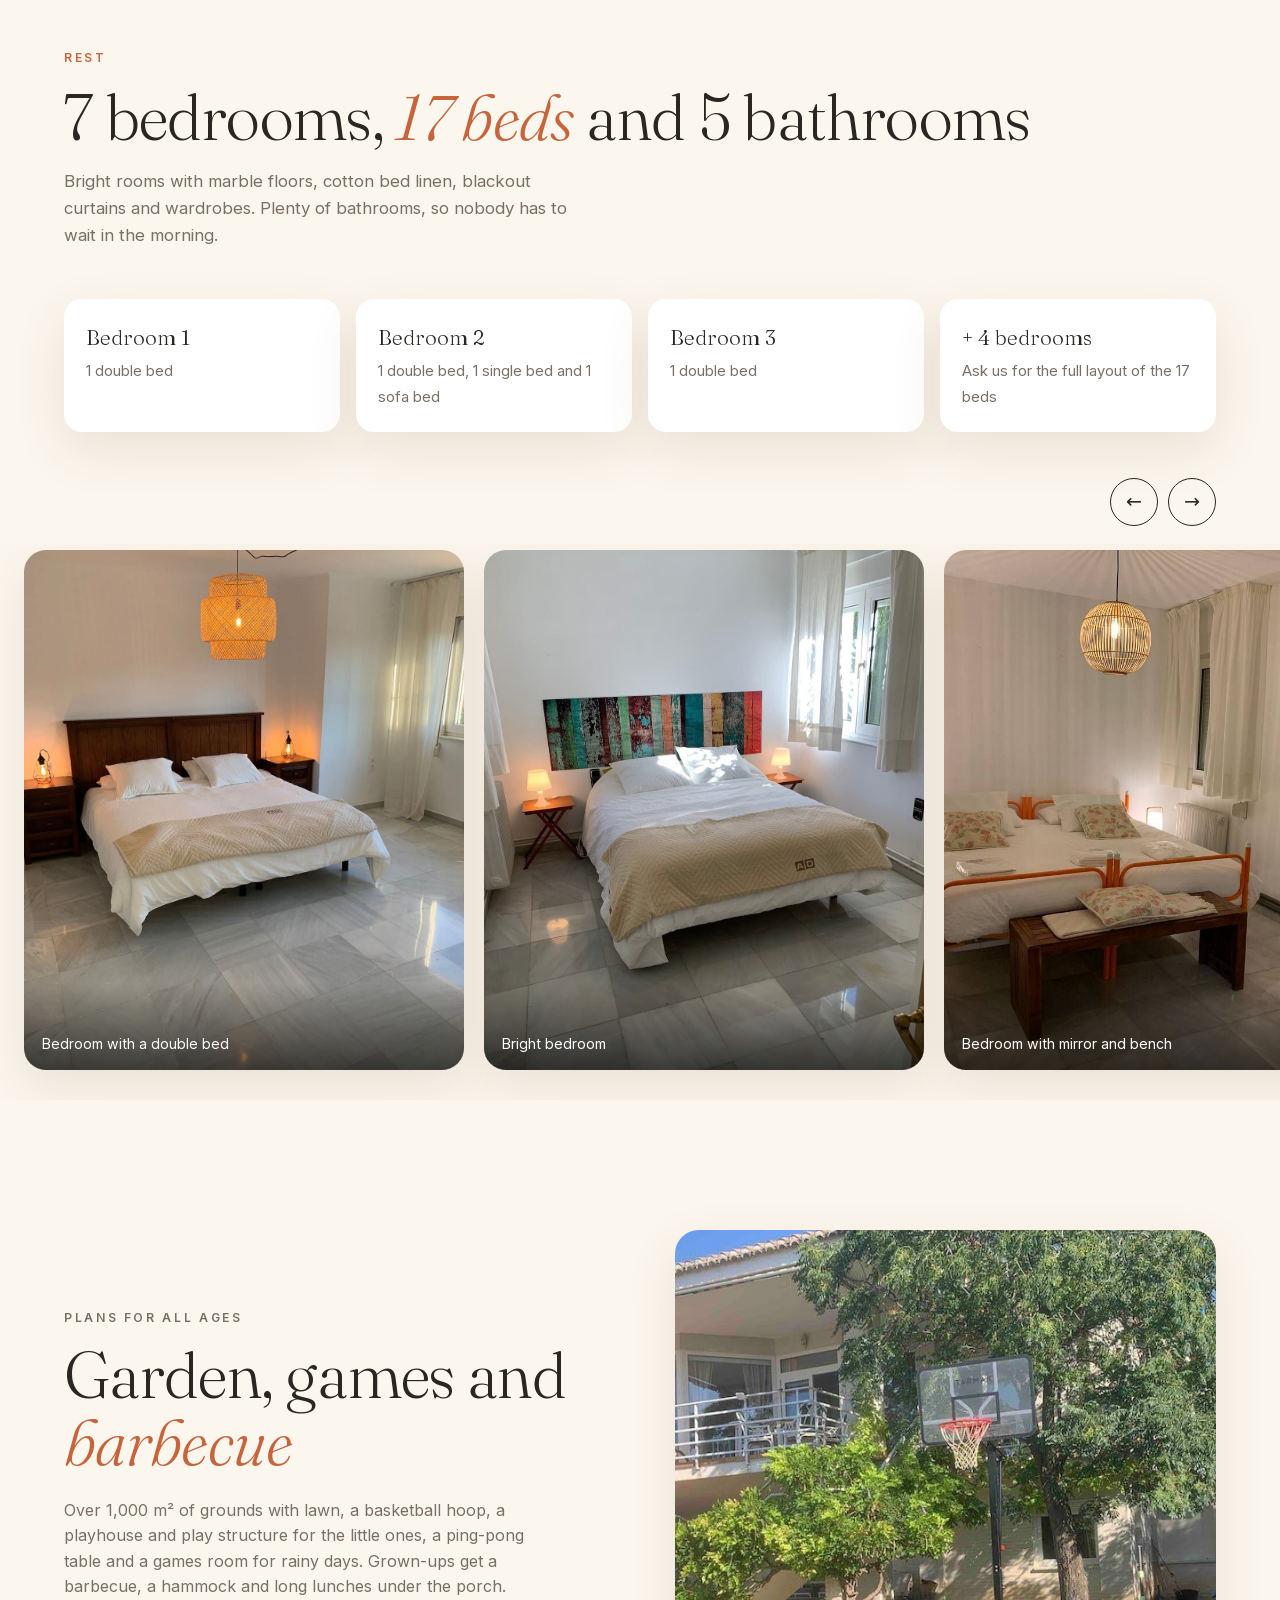
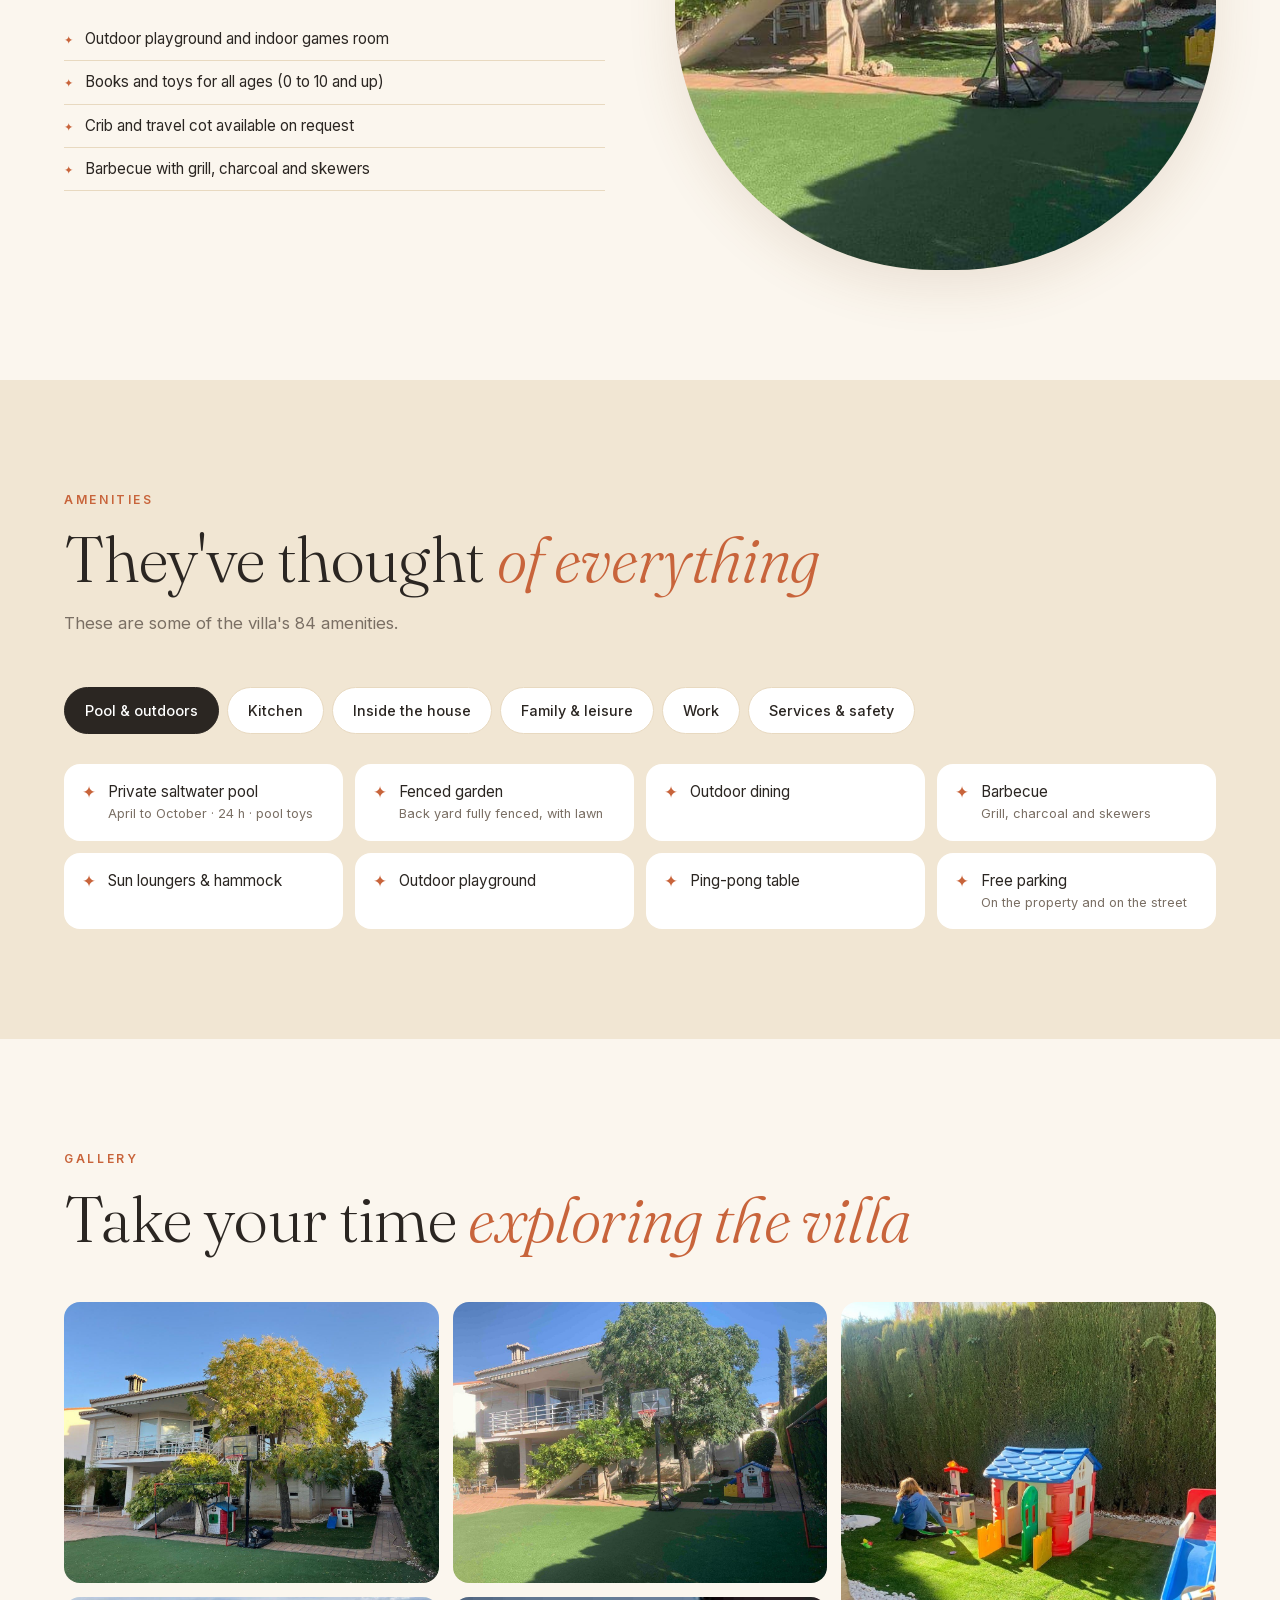
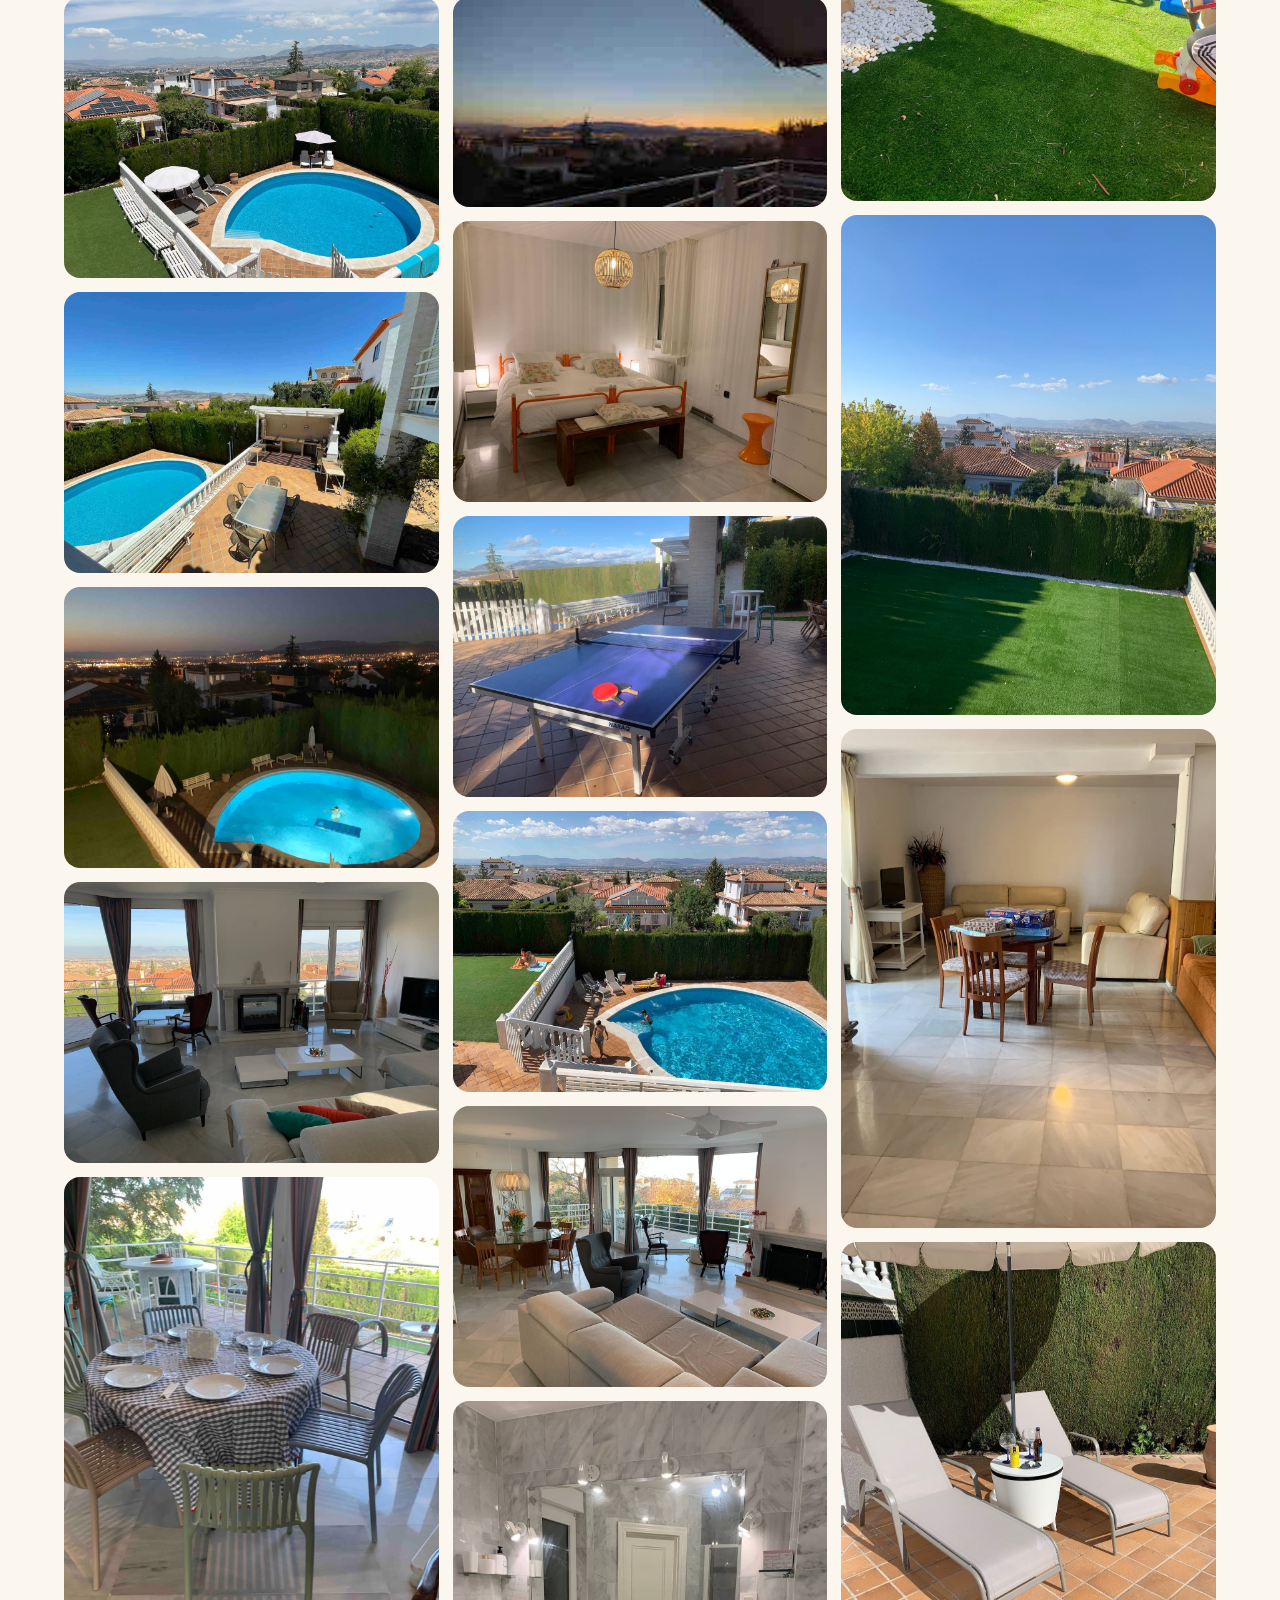
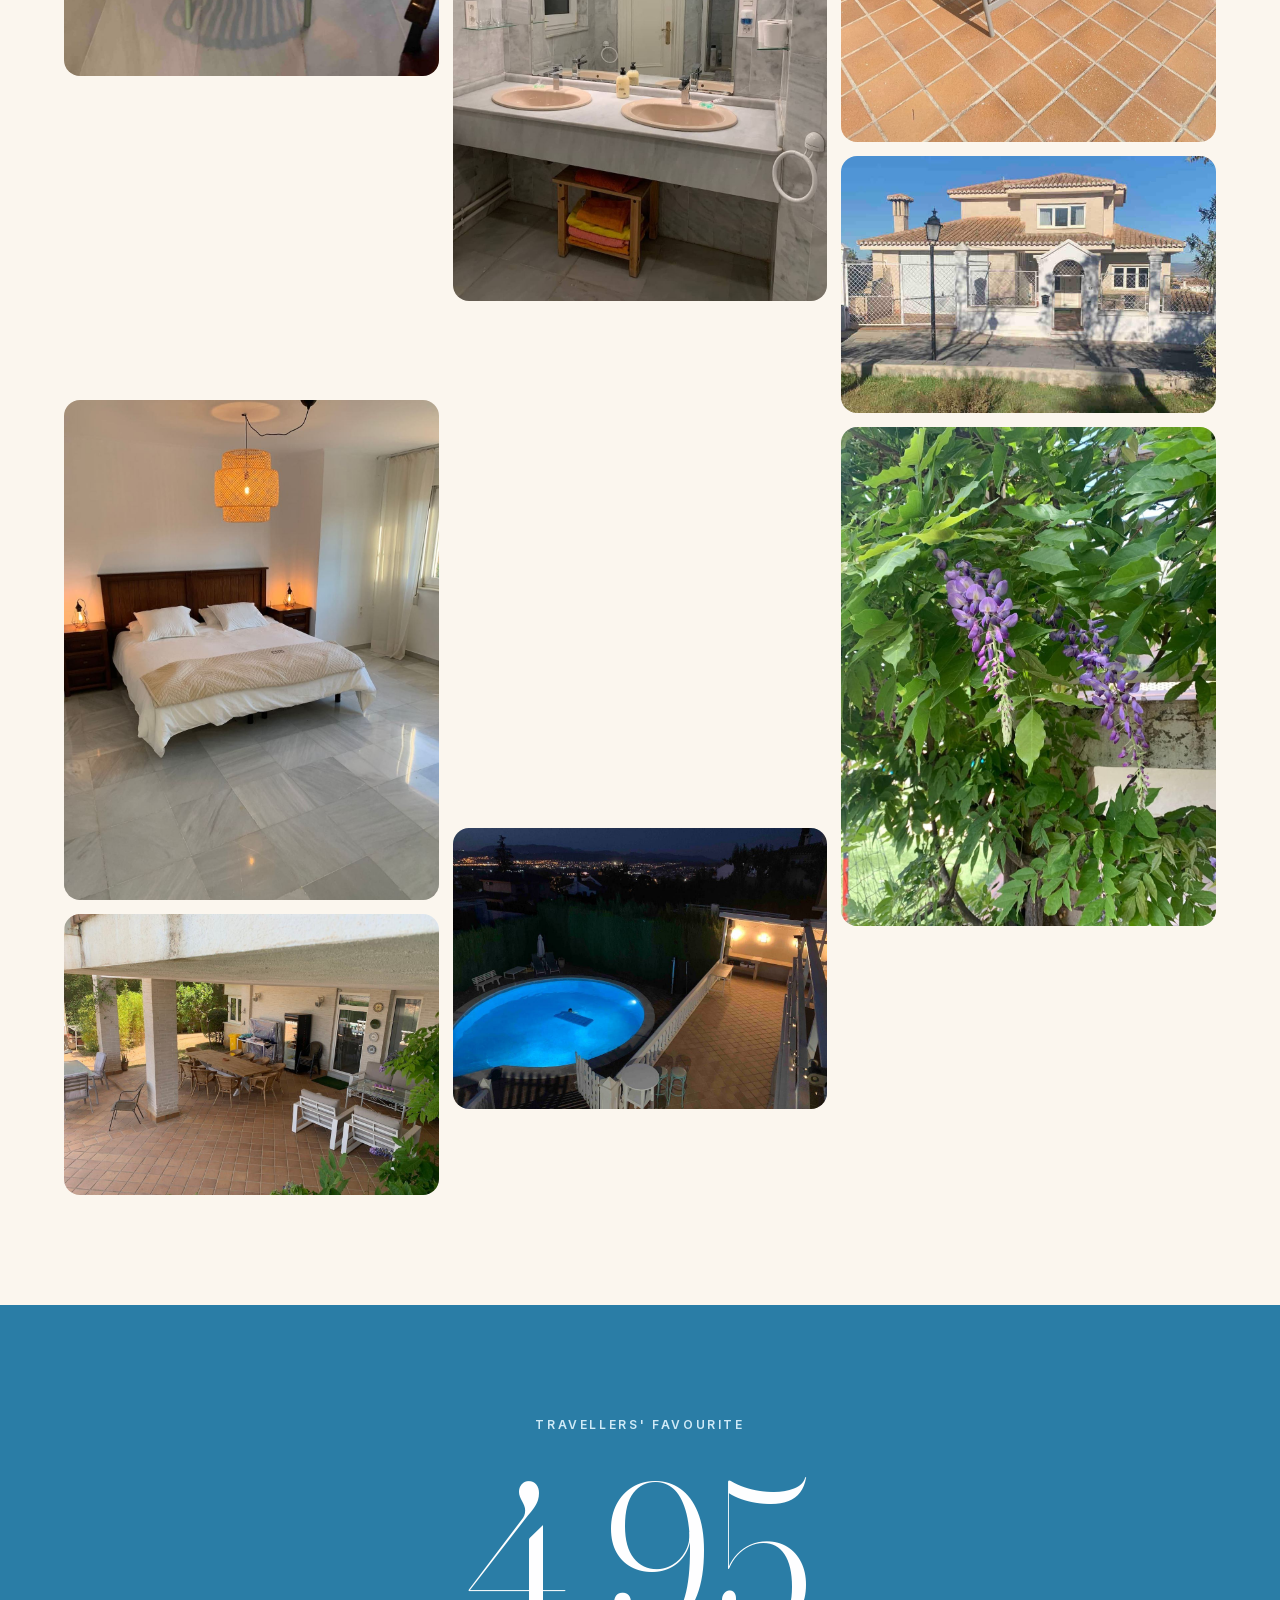
==== commit a7a4a8dd: "Vídeos en móvil: arrancar sin esperar a canplay (iOS) y botón de reproducir si se bloquea el autopla" ====
--- a/site/index.html
+++ b/site/index.html
@@ -11,9 +11,9 @@
 <meta name="theme-color" content="#fbf6ee">
 <meta name="robots" content="noindex, nofollow"> <!-- QUITAR al lanzar la web al público -->
 <link rel="preload" href="fonts/fraunces-normal-300-latin.woff2" as="font" type="font/woff2" crossorigin>
-<link rel="stylesheet" href="css/fonts.css?v=1792489472">
-<link rel="stylesheet" href="vendor/leaflet/leaflet.min.css?v=1792489472">
-<link rel="stylesheet" href="css/style.css?v=1792489472">
+<link rel="stylesheet" href="css/fonts.css?v=1792489979">
+<link rel="stylesheet" href="vendor/leaflet/leaflet.min.css?v=1792489979">
+<link rel="stylesheet" href="css/style.css?v=1792489979">
 <script type="application/ld+json">
 {"@context":"https://schema.org","@type":"VacationRental","name":"Villa Mare","description":"Villa con piscina de agua salada y jardín de más de 1.000 m² en La Zubia, Granada, junto a Sierra Nevada.","address":{"@type":"PostalAddress","addressLocality":"La Zubia","addressRegion":"Granada","addressCountry":"ES"},"image":["img/hero.jpg","img/piscina.jpg","img/salon.jpg"],"numberOfRooms":7,"occupancy":{"@type":"QuantitativeValue","minValue":16},"petsAllowed":true,"aggregateRating":{"@type":"AggregateRating","ratingValue":4.95,"reviewCount":55,"bestRating":5},"checkinTime":"16:00","checkoutTime":"11:00"}
 </script>
@@ -265,12 +265,12 @@
 
 <div class="lb" id="lb" data-dyn role="dialog" aria-modal="true" aria-label="Visor de fotos"><button class="x" aria-label="Cerrar">×</button><button class="pv" aria-label="Anterior">‹</button><img alt=""><p></p><button class="nx" aria-label="Siguiente">›</button></div>
 
-<script src="vendor/gsap.min.js?v=1792489472"></script>
-<script src="vendor/ScrollTrigger.min.js?v=1792489472"></script>
-<script src="vendor/leaflet/leaflet.min.js?v=1792489472"></script>
-<script src="js/config.js?v=1792489472"></script>
-<script src="js/en.js?v=1792489472"></script>
-<script src="js/i18n.js?v=1792489472"></script>
-<script src="js/main.js?v=1792489472"></script>
+<script src="vendor/gsap.min.js?v=1792489979"></script>
+<script src="vendor/ScrollTrigger.min.js?v=1792489979"></script>
+<script src="vendor/leaflet/leaflet.min.js?v=1792489979"></script>
+<script src="js/config.js?v=1792489979"></script>
+<script src="js/en.js?v=1792489979"></script>
+<script src="js/i18n.js?v=1792489979"></script>
+<script src="js/main.js?v=1792489979"></script>
 </body>
 </html>
--- a/site/css/style.css
+++ b/site/css/style.css
@@ -318,3 +318,6 @@
 
 .mt>video{position:absolute;inset:0;opacity:0;transition:opacity .8s}
 .mt>video.on{opacity:1}
+
+.tapbtn{position:absolute;right:16px;bottom:16px;z-index:4;width:52px;height:52px;border-radius:50%;background:rgba(255,255,255,.88);color:var(--ink);font-size:20px;padding-left:3px;display:grid;place-items:center;box-shadow:0 6px 20px rgba(0,0,0,.25);backdrop-filter:blur(6px)}
+.hero .tapbtn{bottom:90px}
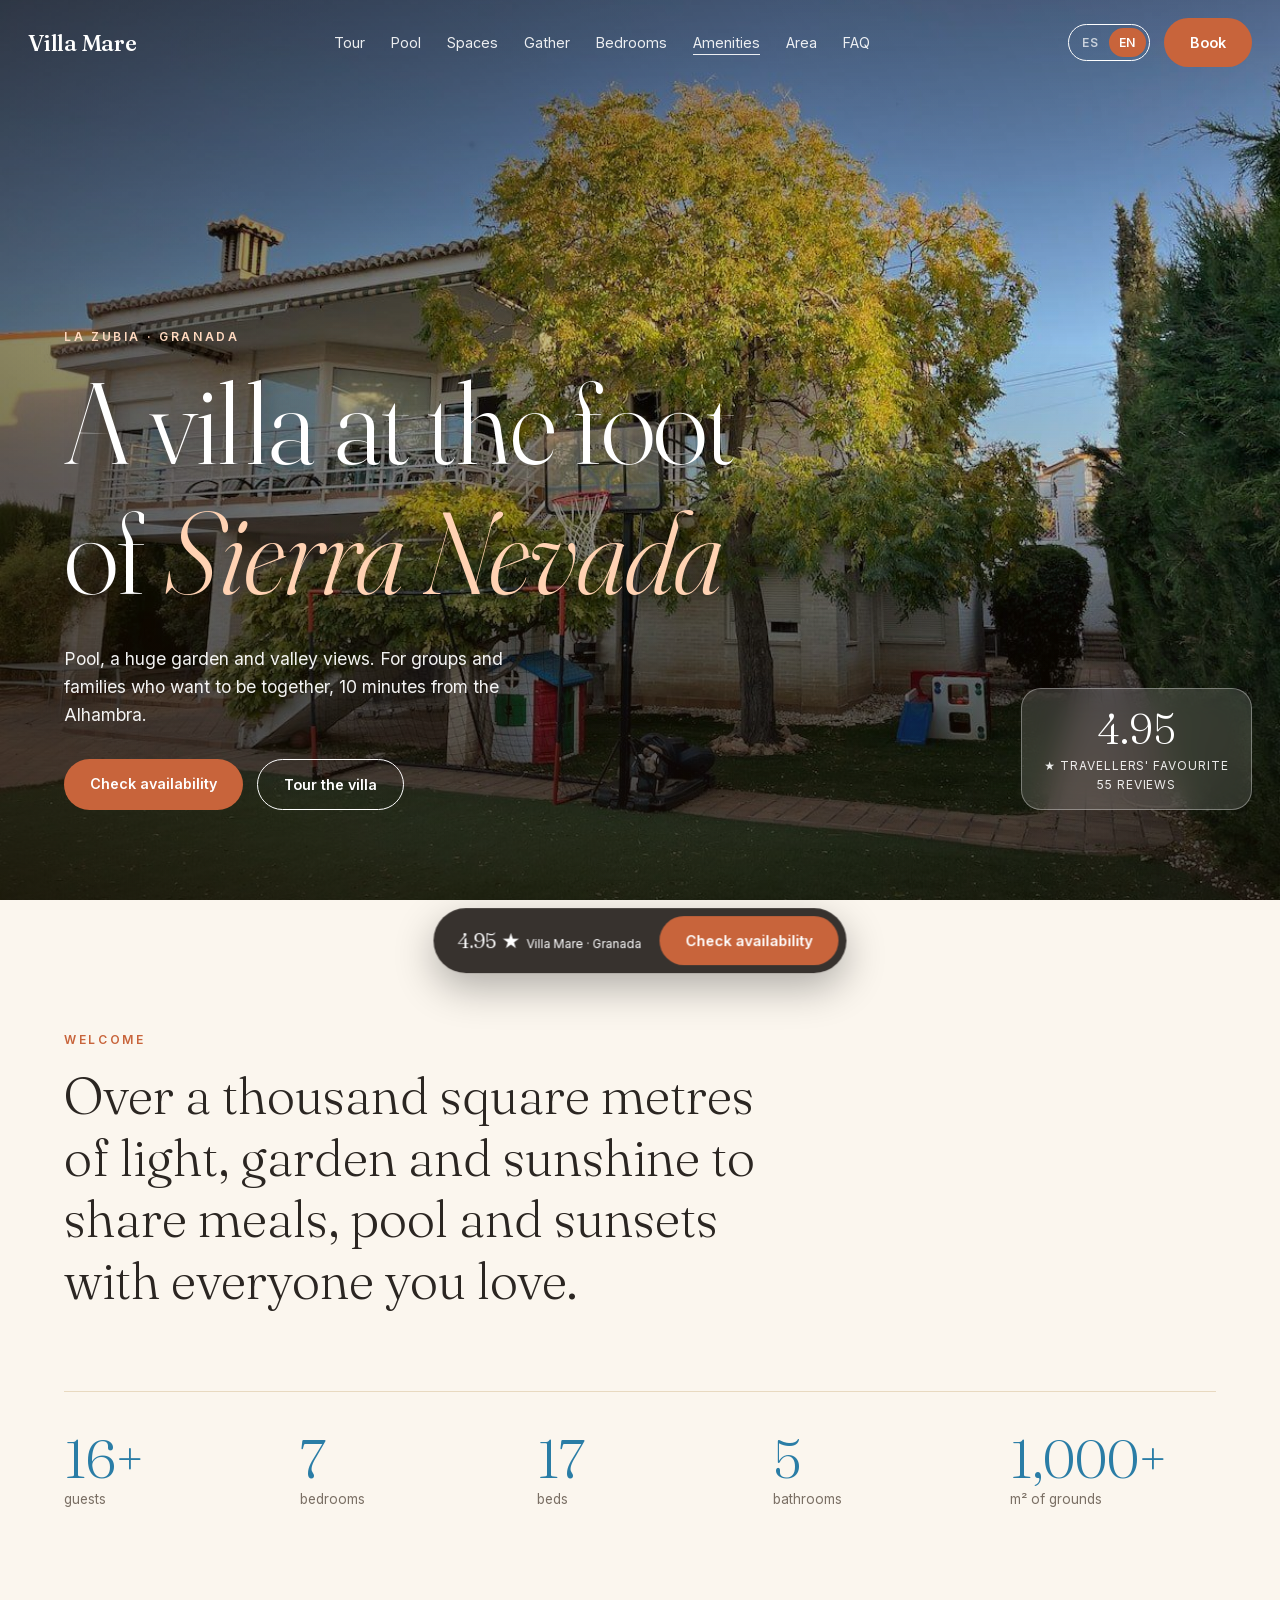
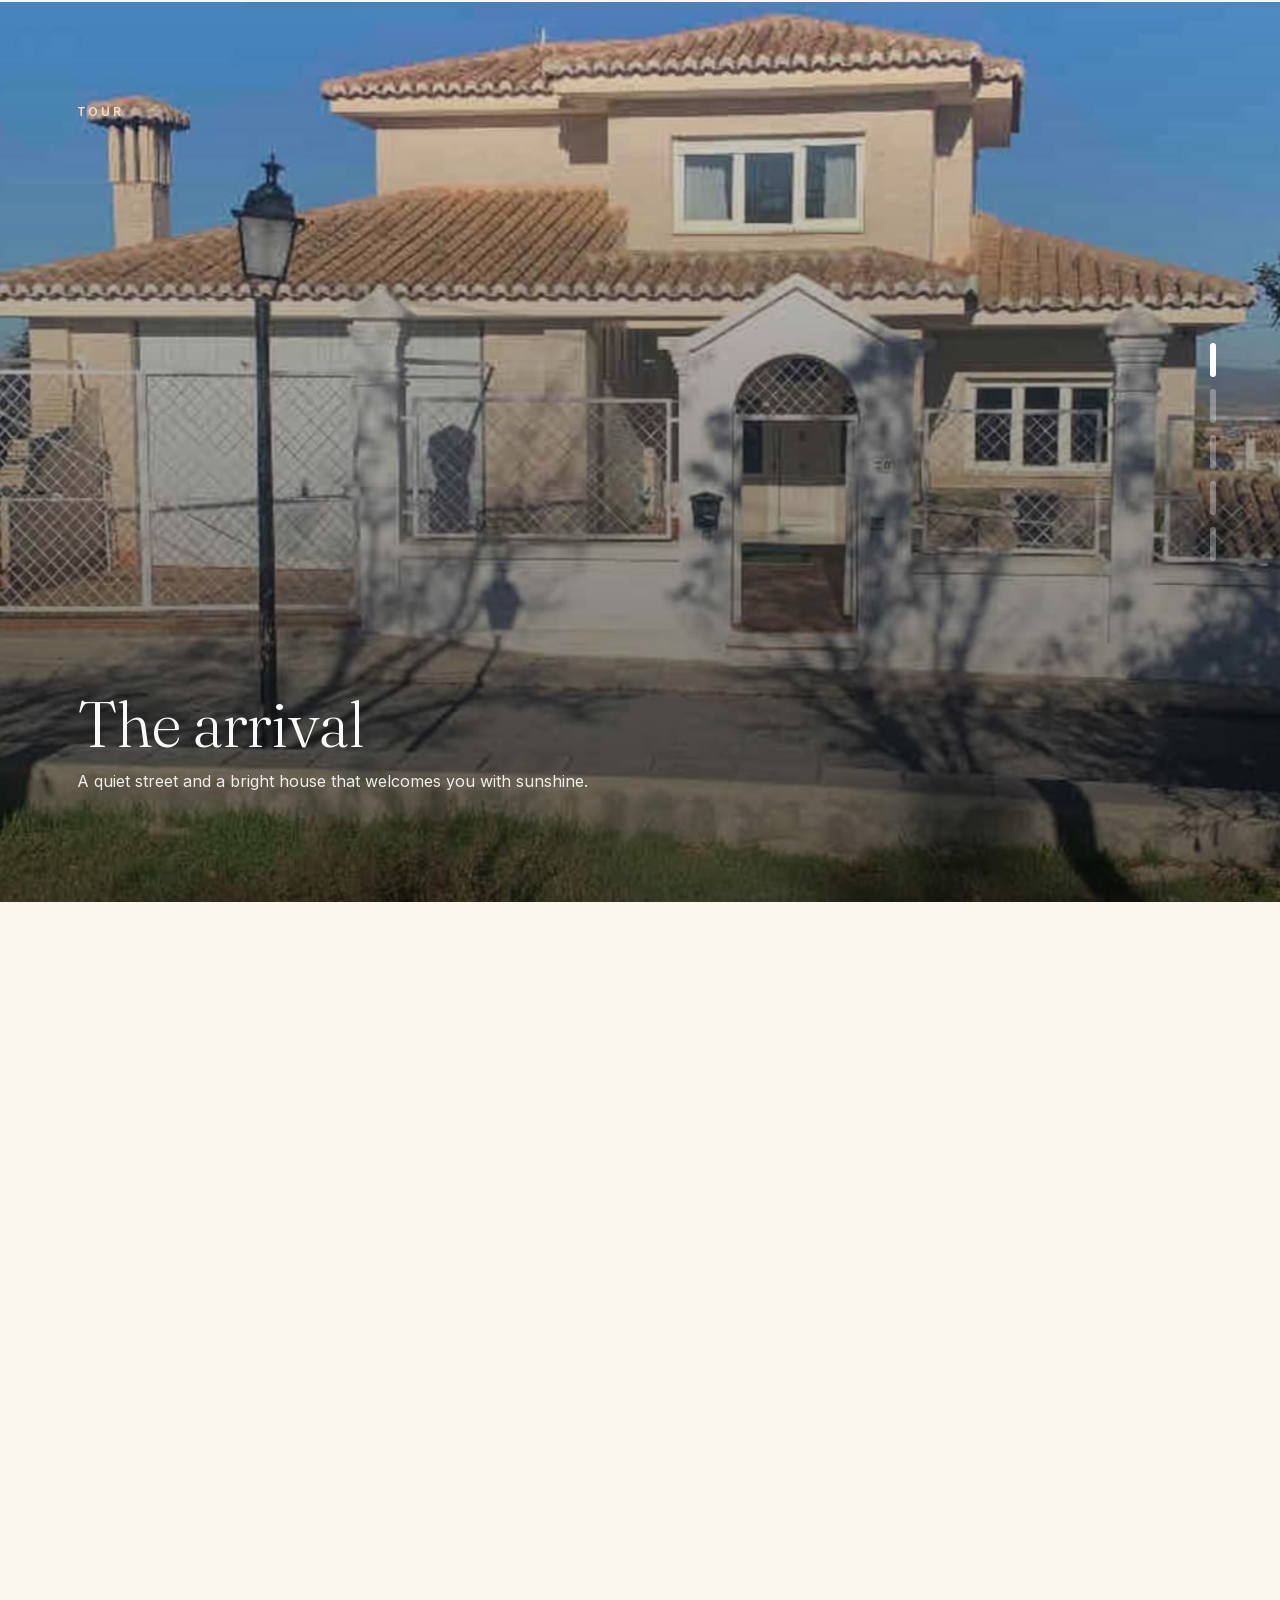
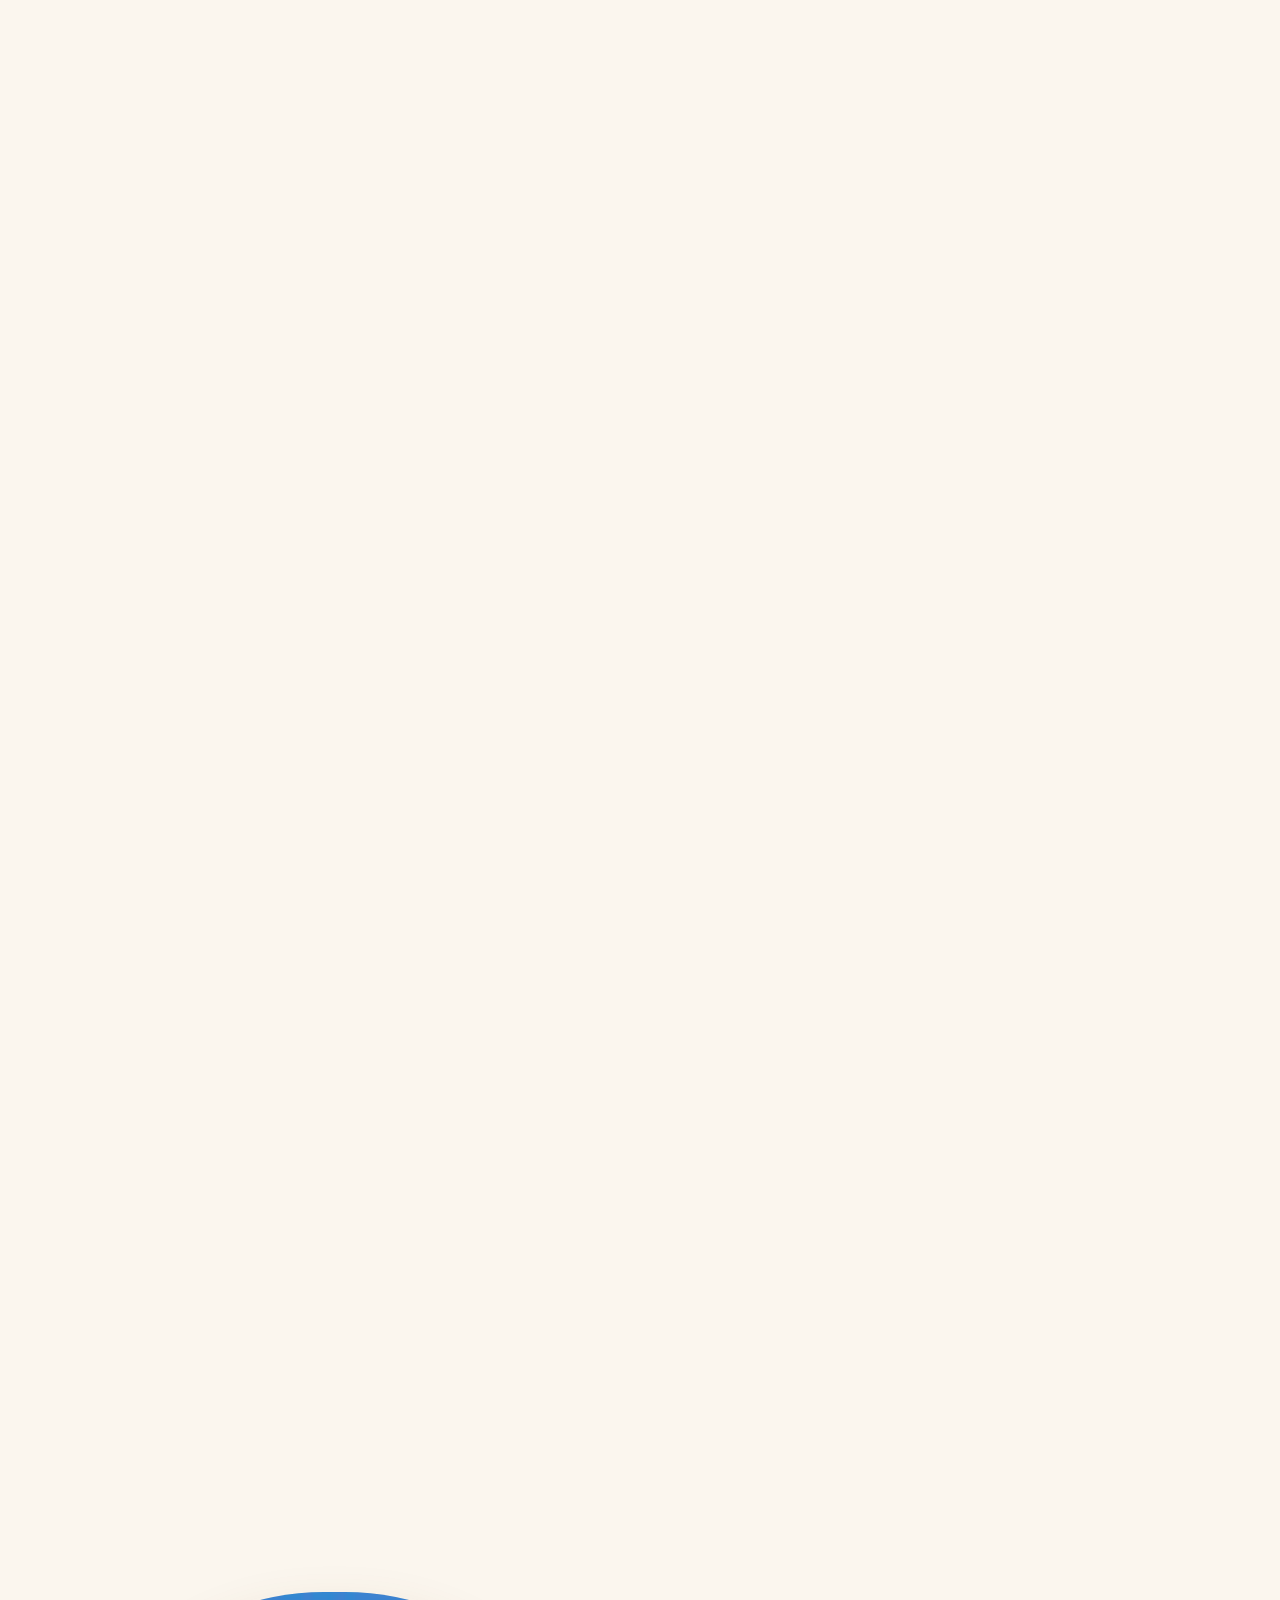
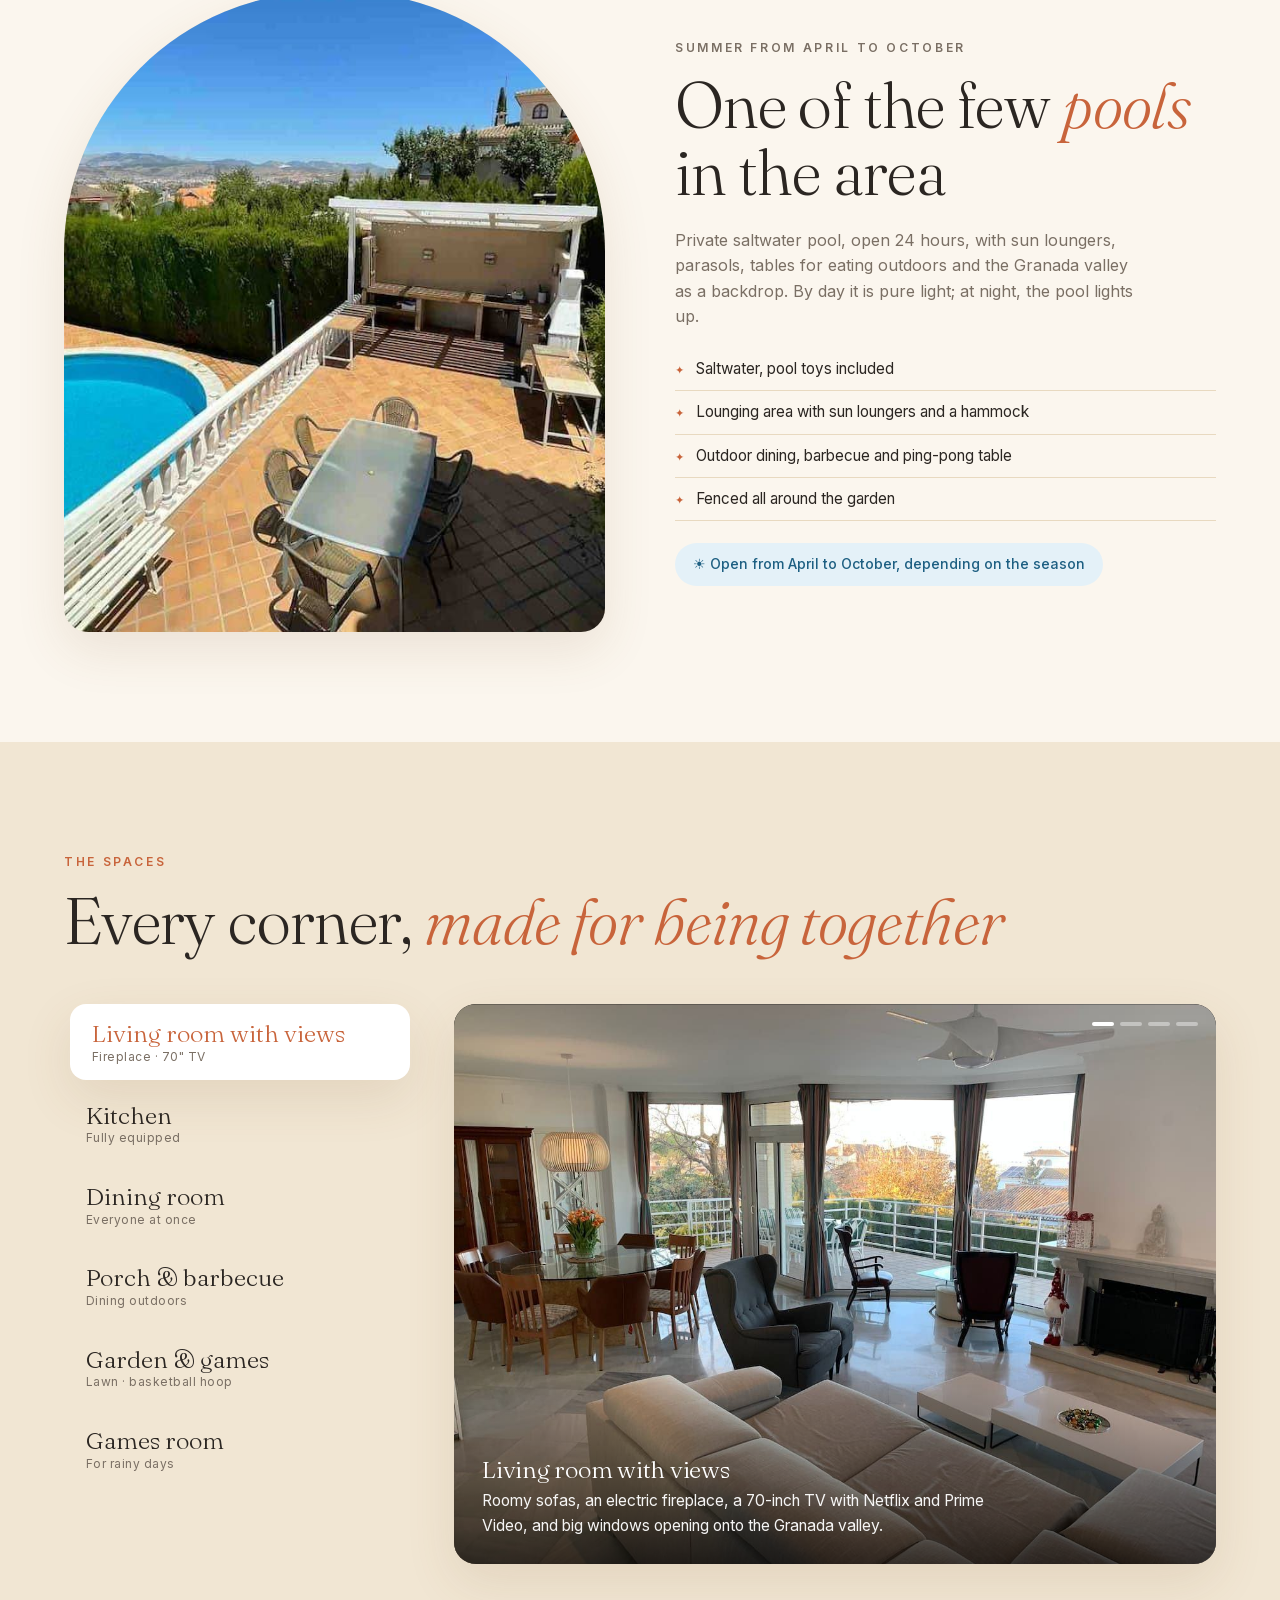
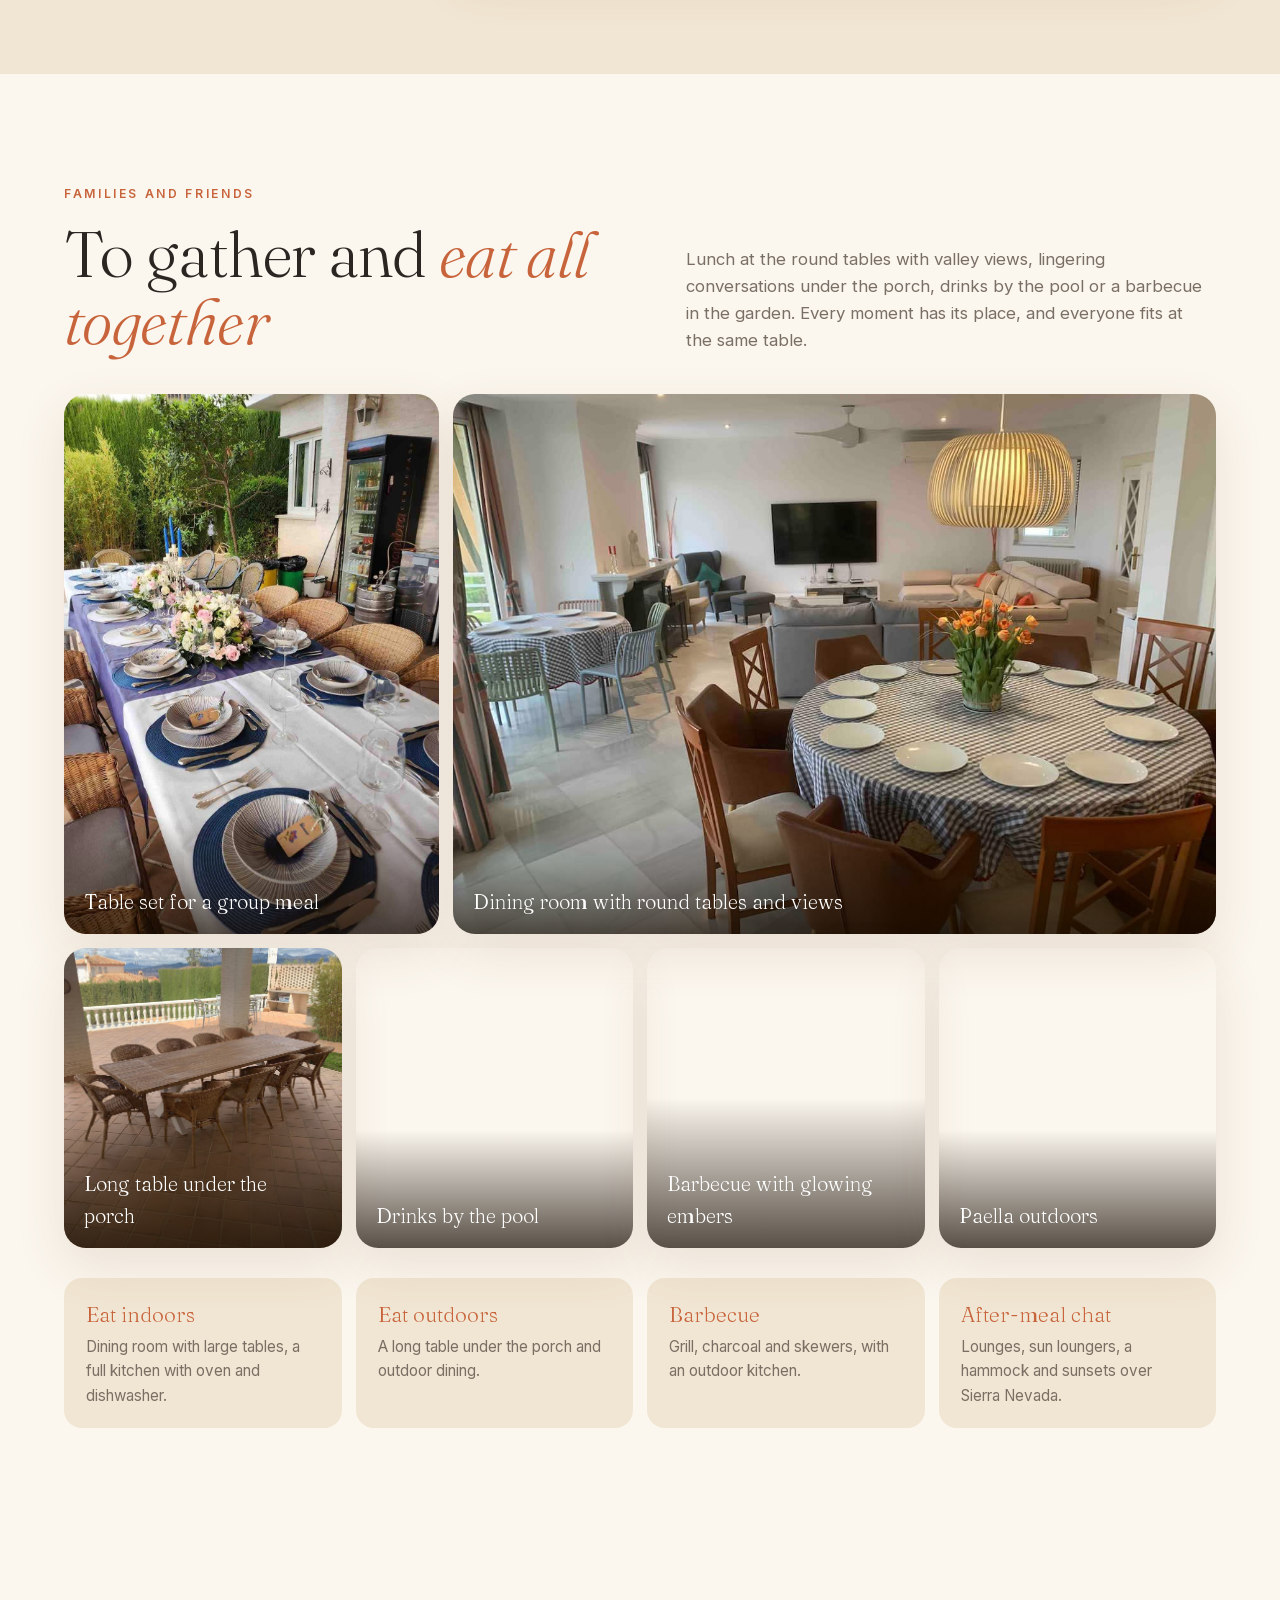
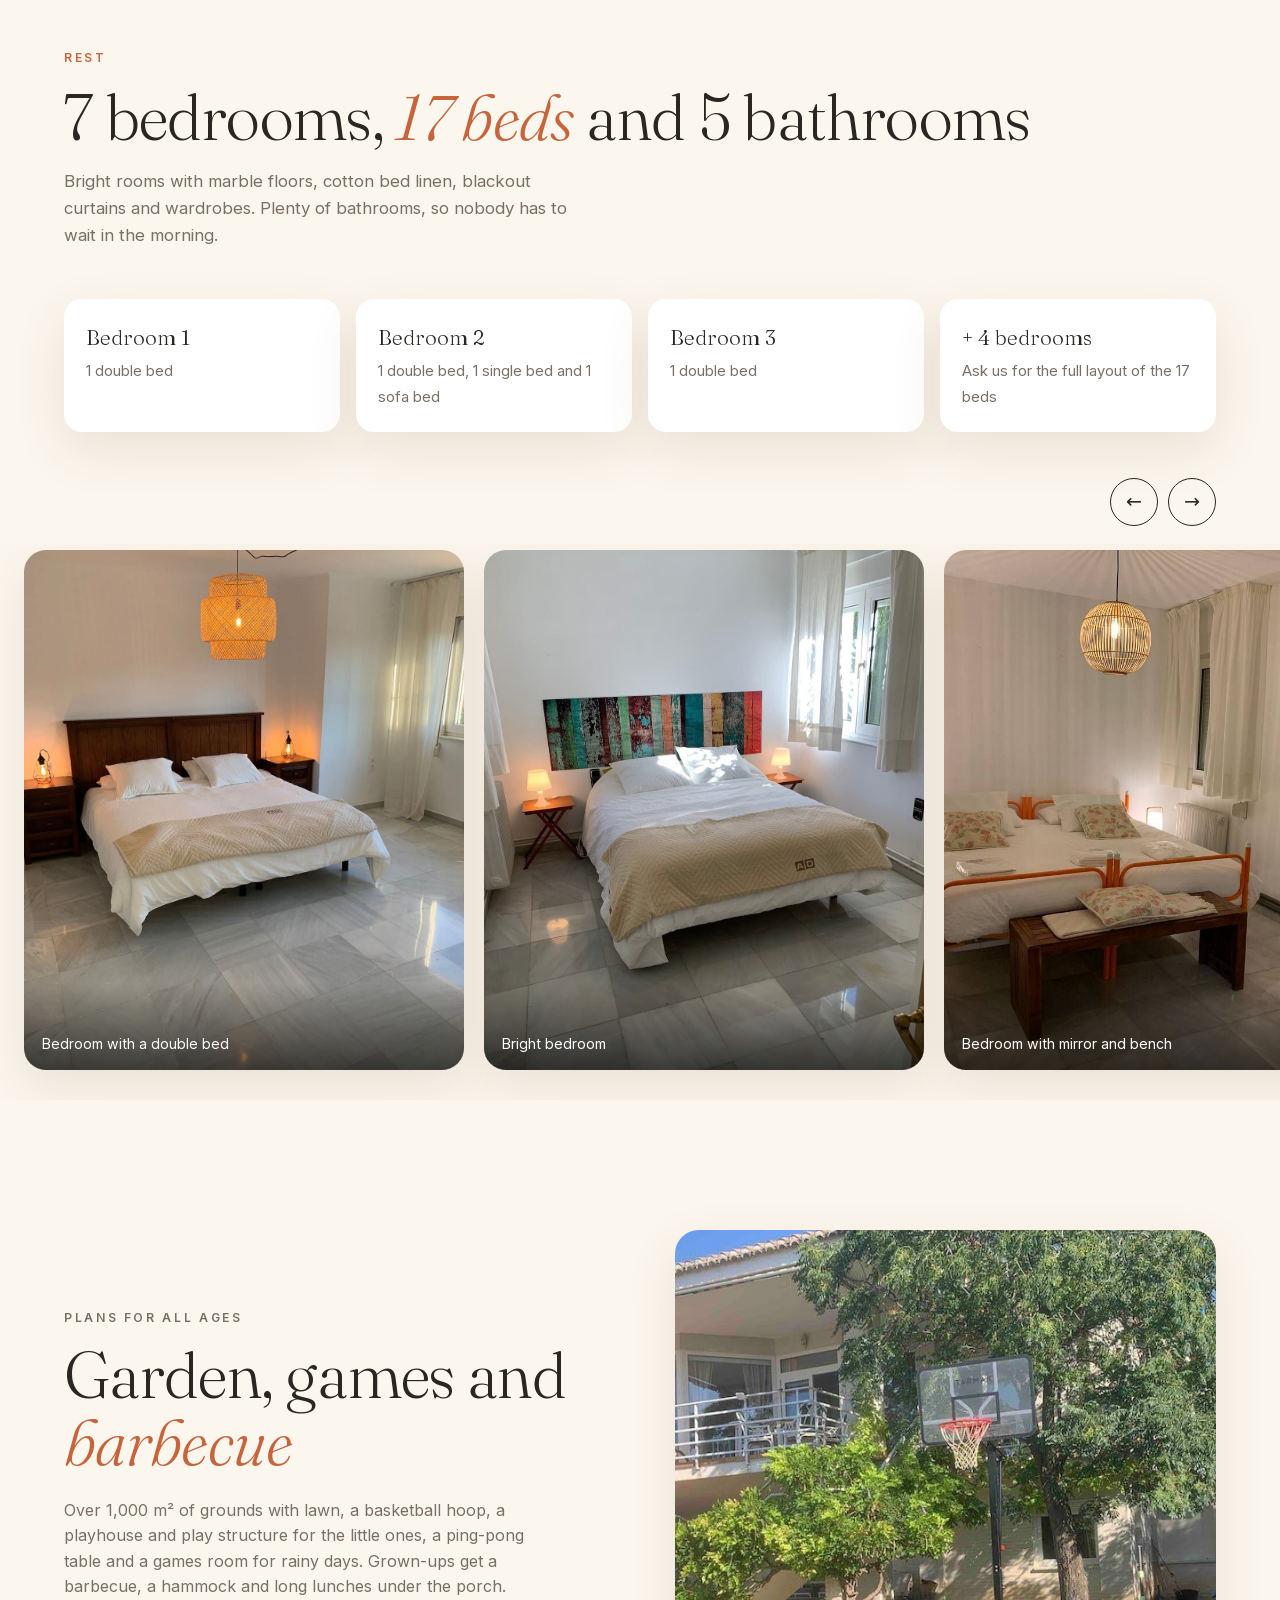
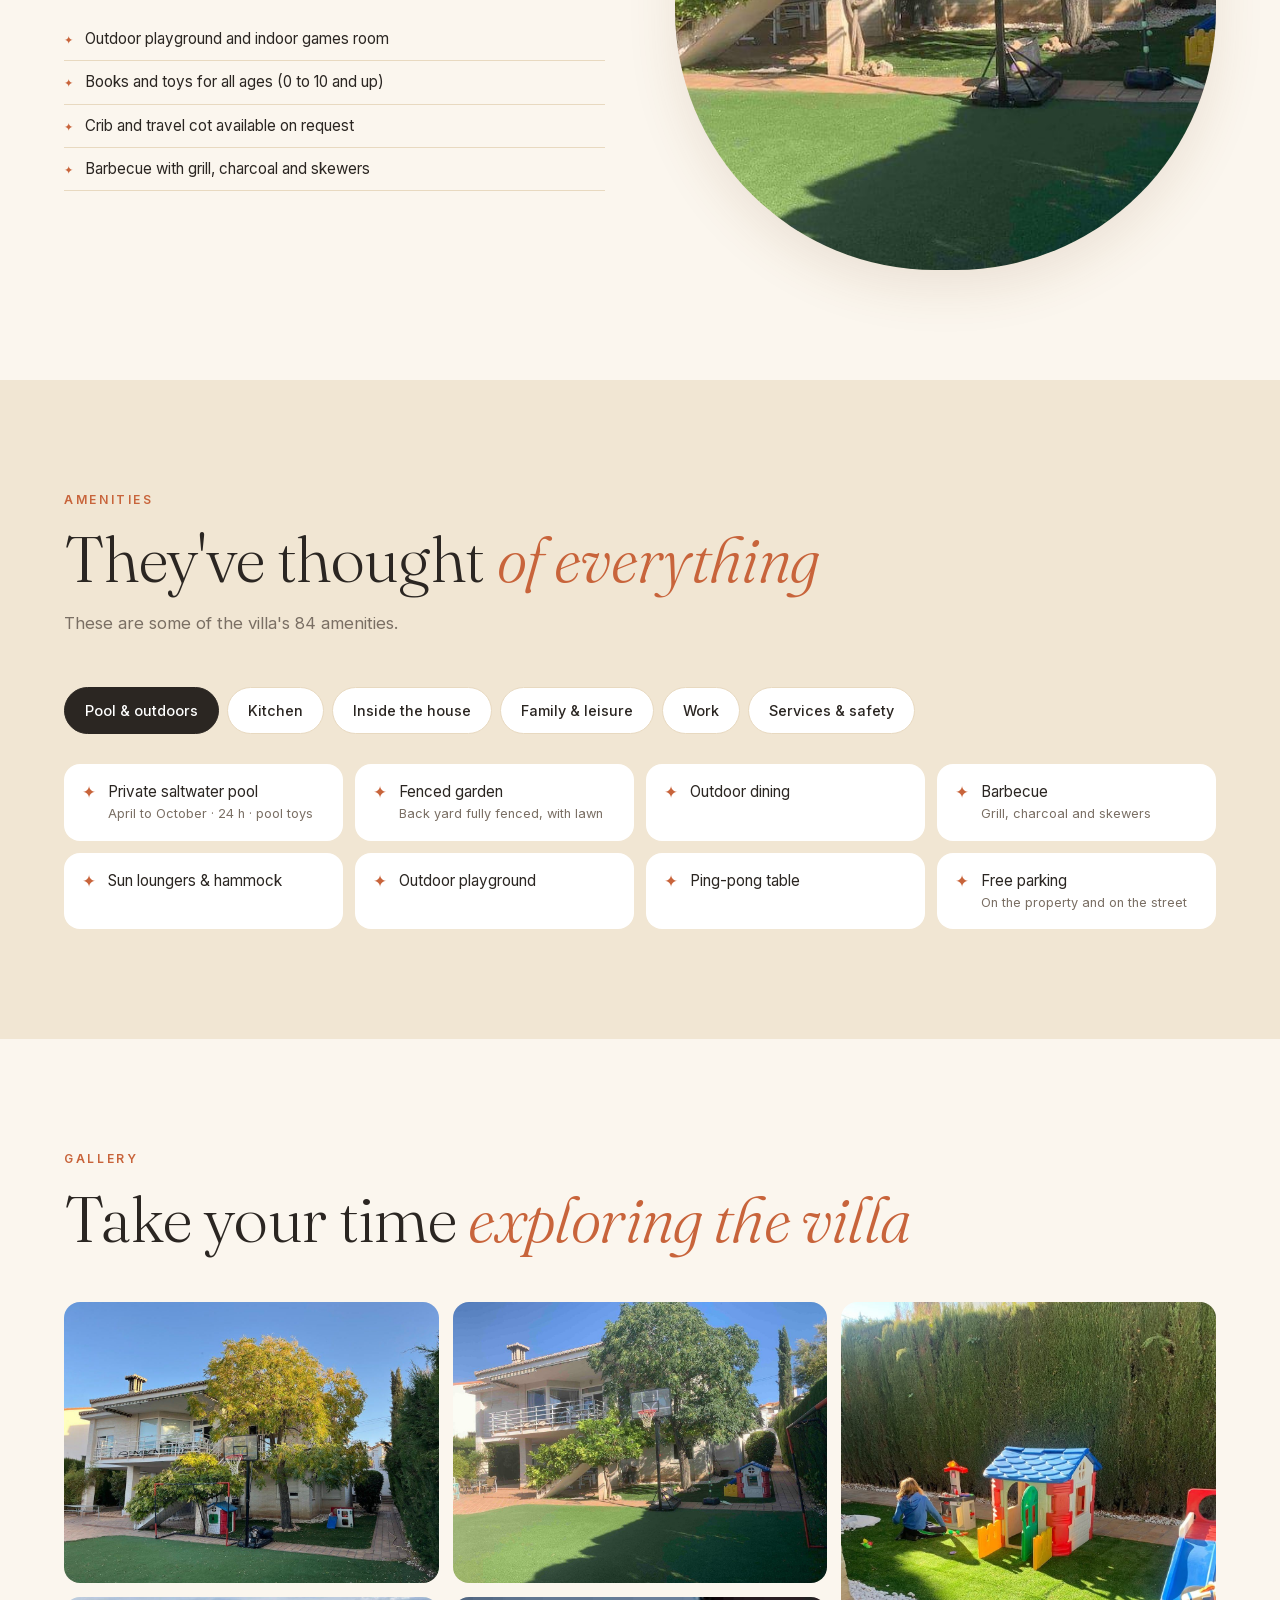
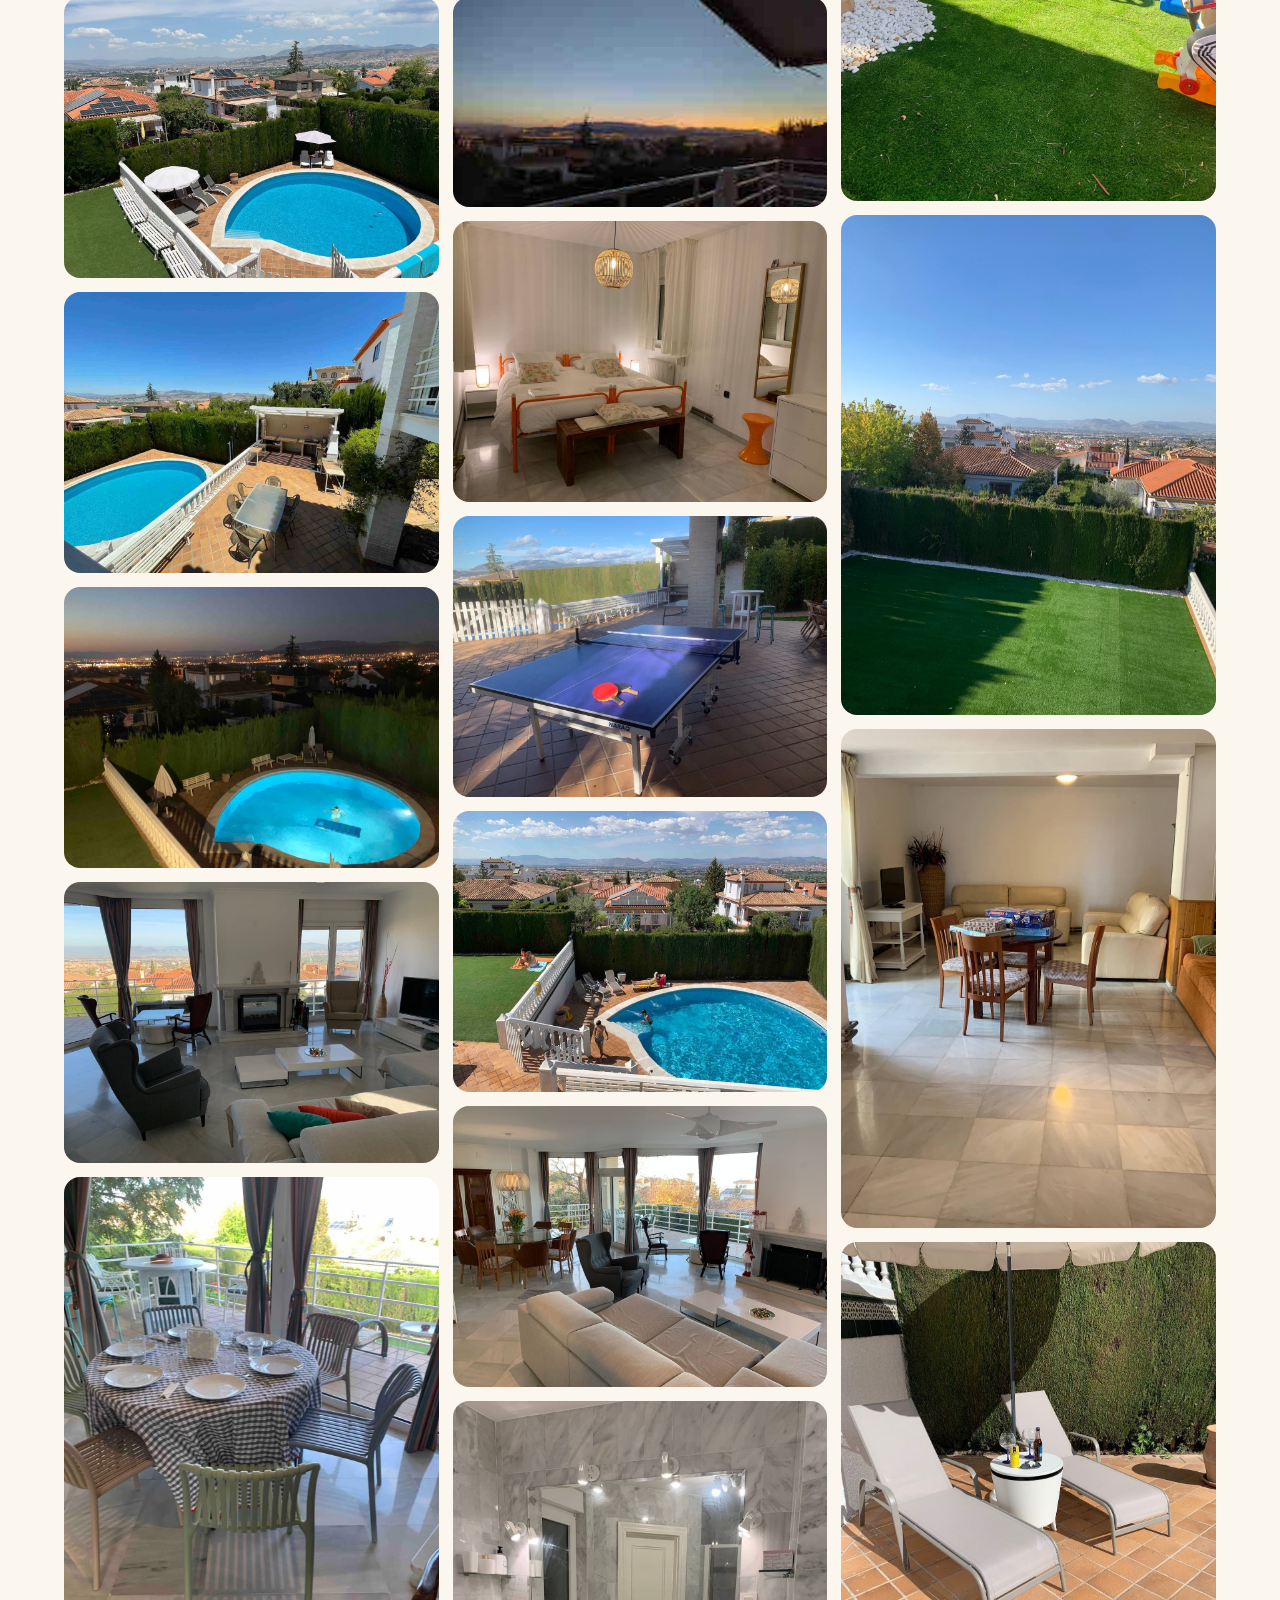
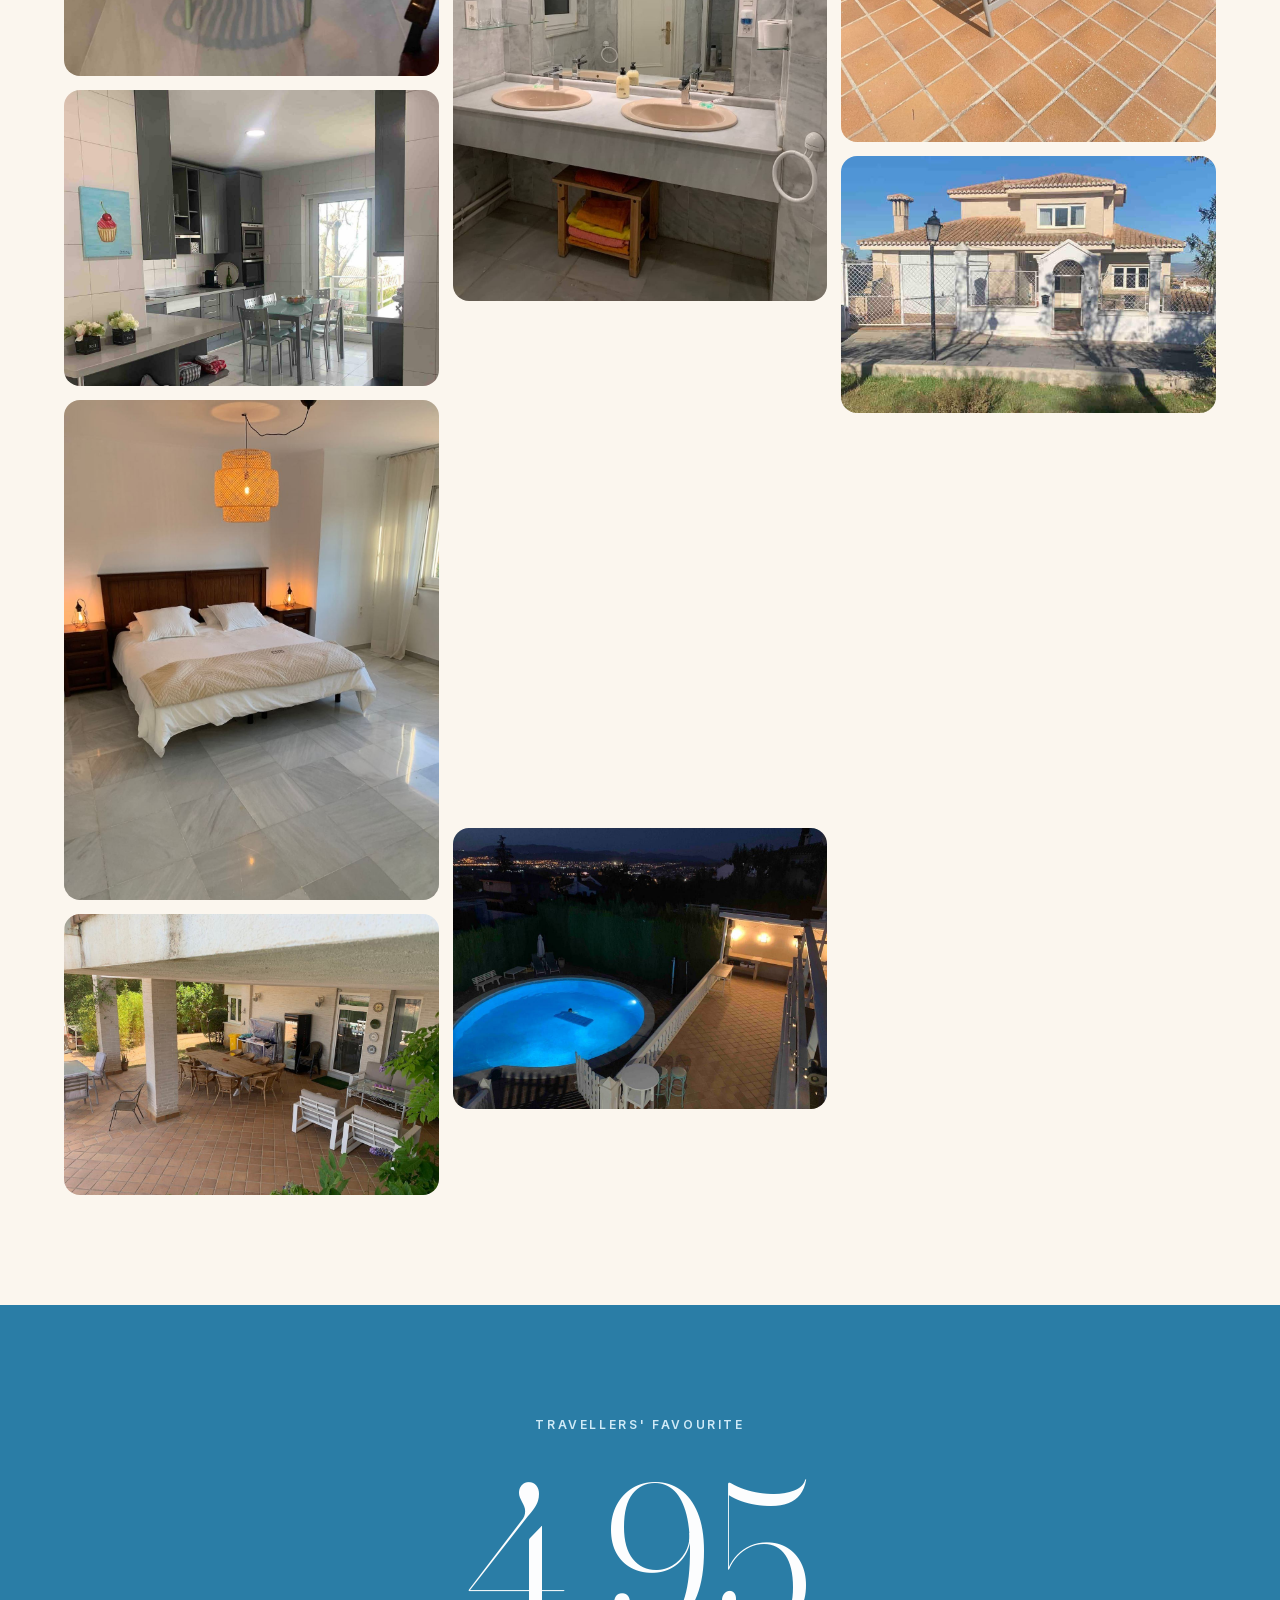
==== commit 4c2efe4b: "Nuevos vídeos: barbacoa con brasas, dormitorio y cocina; foto del valle en Ubicación Co-Authored-By:" ====
--- a/site/index.html
+++ b/site/index.html
@@ -11,9 +11,9 @@
 <meta name="theme-color" content="#fbf6ee">
 <meta name="robots" content="noindex, nofollow"> <!-- QUITAR al lanzar la web al público -->
 <link rel="preload" href="fonts/fraunces-normal-300-latin.woff2" as="font" type="font/woff2" crossorigin>
-<link rel="stylesheet" href="css/fonts.css?v=1792489979">
-<link rel="stylesheet" href="vendor/leaflet/leaflet.min.css?v=1792489979">
-<link rel="stylesheet" href="css/style.css?v=1792489979">
+<link rel="stylesheet" href="css/fonts.css?v=1792587093">
+<link rel="stylesheet" href="vendor/leaflet/leaflet.min.css?v=1792587093">
+<link rel="stylesheet" href="css/style.css?v=1792587093">
 <script type="application/ld+json">
 {"@context":"https://schema.org","@type":"VacationRental","name":"Villa Mare","description":"Villa con piscina de agua salada y jardín de más de 1.000 m² en La Zubia, Granada, junto a Sierra Nevada.","address":{"@type":"PostalAddress","addressLocality":"La Zubia","addressRegion":"Granada","addressCountry":"ES"},"image":["img/hero.jpg","img/piscina.jpg","img/salon.jpg"],"numberOfRooms":7,"occupancy":{"@type":"QuantitativeValue","minValue":16},"petsAllowed":true,"aggregateRating":{"@type":"AggregateRating","ratingValue":4.95,"reviewCount":55,"bestRating":5},"checkinTime":"16:00","checkoutTime":"11:00"}
 </script>
@@ -191,11 +191,14 @@
 <section class="sec" id="entorno">
   <div class="wrap">
     <div class="sec-head reveal"><p class="eyebrow">Ubicación</p><h2>Granada, la sierra y el mar, <em>a mano</em></h2><p class="lead">En La Zubia, una zona residencial junto al parque natural de Sierra Nevada, con calle muy tranquila y sin apenas tráfico. Supermercados y comercios cerca y bus 175 a Granada.</p></div>
-    <div class="pgrid">
+    <div class="env-grid">
+      <div class="pgrid">
       <div class="pcard reveal"><b>10 min</b><span>Alhambra y centro de Granada</span></div>
       <div class="pcard reveal"><b>40 min</b><span>Estación de esquí de Sierra Nevada</span></div>
       <div class="pcard reveal"><b>45 min</b><span>Costa Tropical</span></div>
       <div class="pcard reveal"><b>Bus 175</b><span>Línea a Granada, cerca de la villa</span></div>
+    </div>
+      <figure class="env-vid reveal"><div class="slot"><img src="img/vistas.jpg" alt="Jardín con vistas al valle de Granada" loading="lazy"></div><figcaption>Vistas al valle de Granada desde el jardín</figcaption></figure>
     </div>
     <div class="map reveal"><div id="map" role="img" aria-label="Mapa con la zona aproximada de la villa en La Zubia, Granada"></div><span>Zona aproximada (círculo de unos 400 m) en La Zubia, Granada. La dirección exacta se envía al reservar.</span></div>
   </div>
@@ -265,12 +268,12 @@
 
 <div class="lb" id="lb" data-dyn role="dialog" aria-modal="true" aria-label="Visor de fotos"><button class="x" aria-label="Cerrar">×</button><button class="pv" aria-label="Anterior">‹</button><img alt=""><p></p><button class="nx" aria-label="Siguiente">›</button></div>
 
-<script src="vendor/gsap.min.js?v=1792489979"></script>
-<script src="vendor/ScrollTrigger.min.js?v=1792489979"></script>
-<script src="vendor/leaflet/leaflet.min.js?v=1792489979"></script>
-<script src="js/config.js?v=1792489979"></script>
-<script src="js/en.js?v=1792489979"></script>
-<script src="js/i18n.js?v=1792489979"></script>
-<script src="js/main.js?v=1792489979"></script>
+<script src="vendor/gsap.min.js?v=1792587093"></script>
+<script src="vendor/ScrollTrigger.min.js?v=1792587093"></script>
+<script src="vendor/leaflet/leaflet.min.js?v=1792587093"></script>
+<script src="js/config.js?v=1792587093"></script>
+<script src="js/en.js?v=1792587093"></script>
+<script src="js/i18n.js?v=1792587093"></script>
+<script src="js/main.js?v=1792587093"></script>
 </body>
 </html>
--- a/site/css/style.css
+++ b/site/css/style.css
@@ -321,3 +321,13 @@
 
 .tapbtn{position:absolute;right:16px;bottom:16px;z-index:4;width:52px;height:52px;border-radius:50%;background:rgba(255,255,255,.88);color:var(--ink);font-size:20px;padding-left:3px;display:grid;place-items:center;box-shadow:0 6px 20px rgba(0,0,0,.25);backdrop-filter:blur(6px)}
 .hero .tapbtn{bottom:90px}
+
+.car-track figure>video{position:absolute;inset:0;opacity:0;transition:opacity .8s}
+.car-track figure>video.on{opacity:1}
+/* entorno: vídeo vertical de las vistas junto a las tarjetas */
+.env-grid{display:grid;grid-template-columns:minmax(0,1.15fr) minmax(0,.85fr);gap:18px;align-items:stretch}
+.env-grid .pgrid{grid-template-columns:repeat(2,minmax(0,1fr));align-content:start}
+.env-vid{position:relative;border-radius:var(--r);overflow:hidden;box-shadow:var(--shadow);min-height:420px}
+.env-vid .slot{position:absolute;inset:0}
+.env-vid figcaption{position:absolute;left:0;right:0;bottom:0;padding:70px 20px 16px;color:#fff;font-family:var(--serif);font-size:1.2rem;font-weight:300;background:linear-gradient(0deg,rgba(20,10,0,.65),transparent);z-index:2}
+@media(max-width:860px){.env-grid{grid-template-columns:minmax(0,1fr)}.env-vid{min-height:380px}}
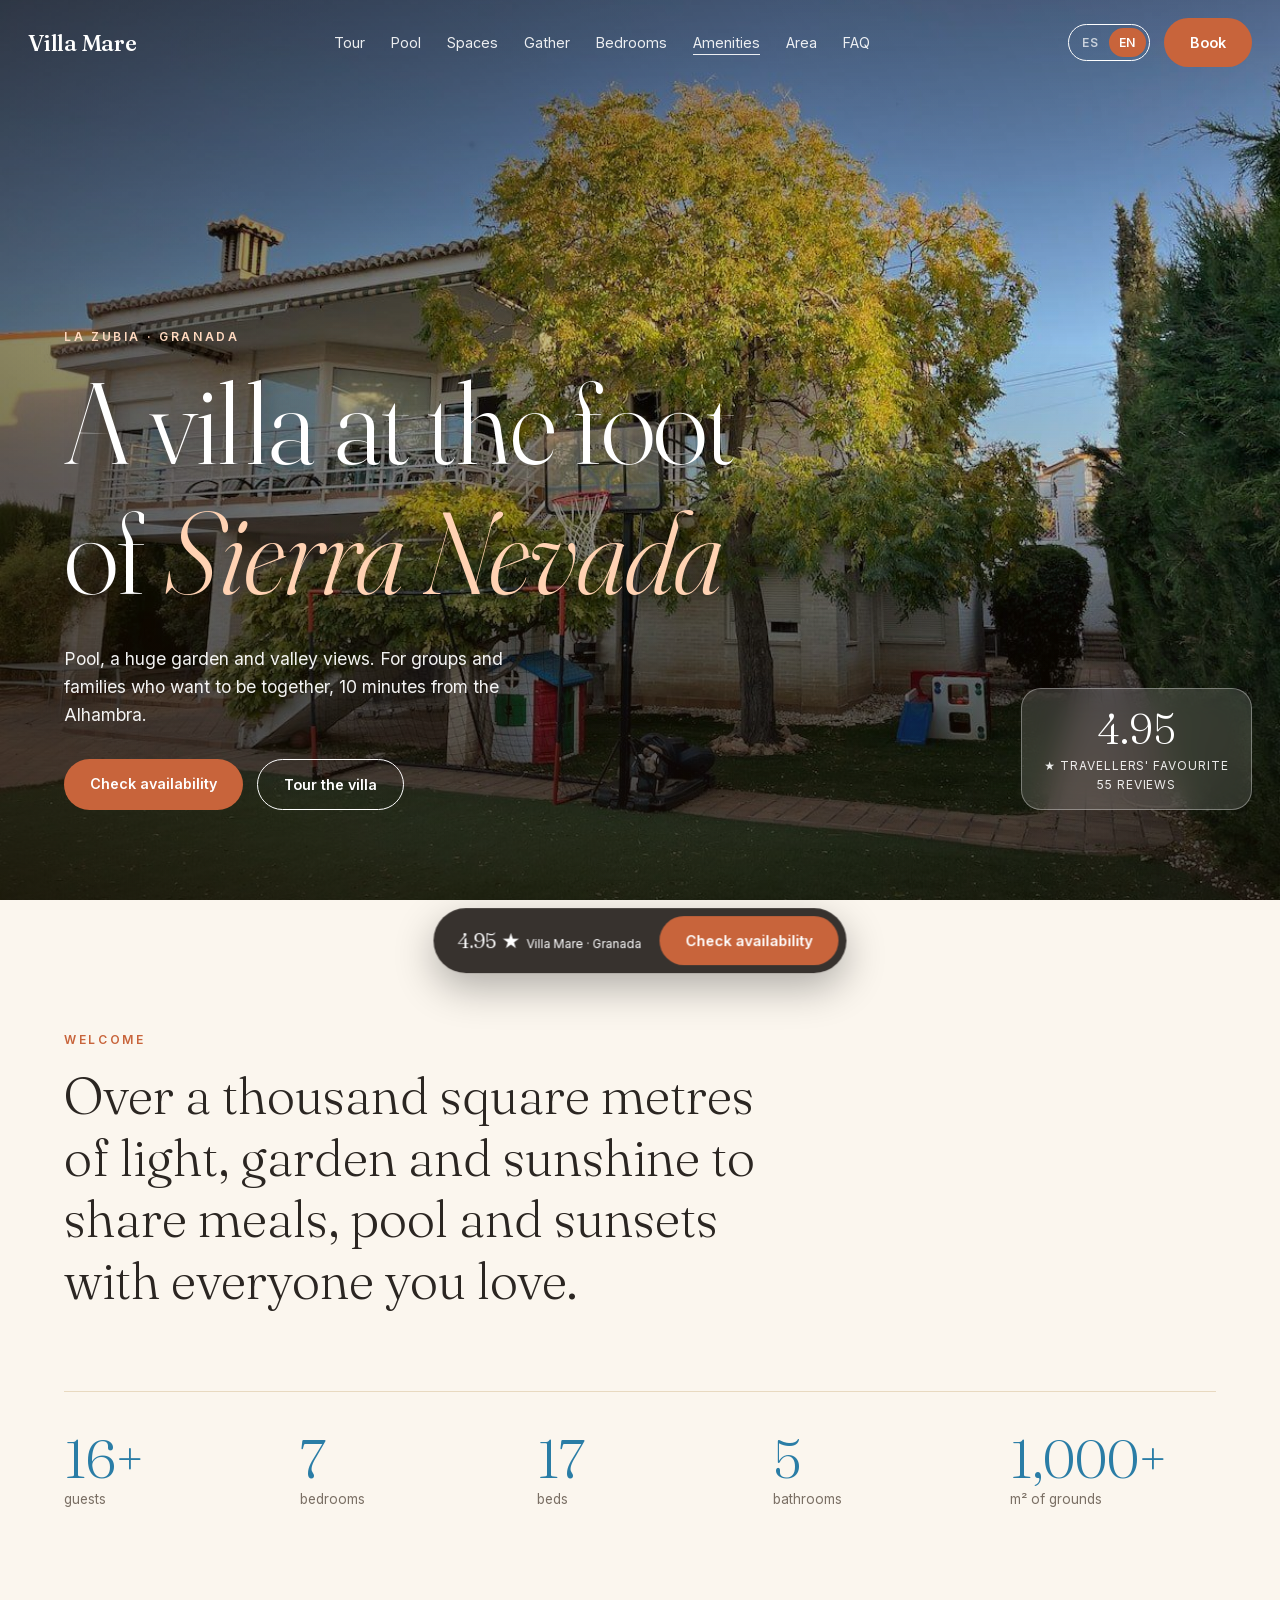
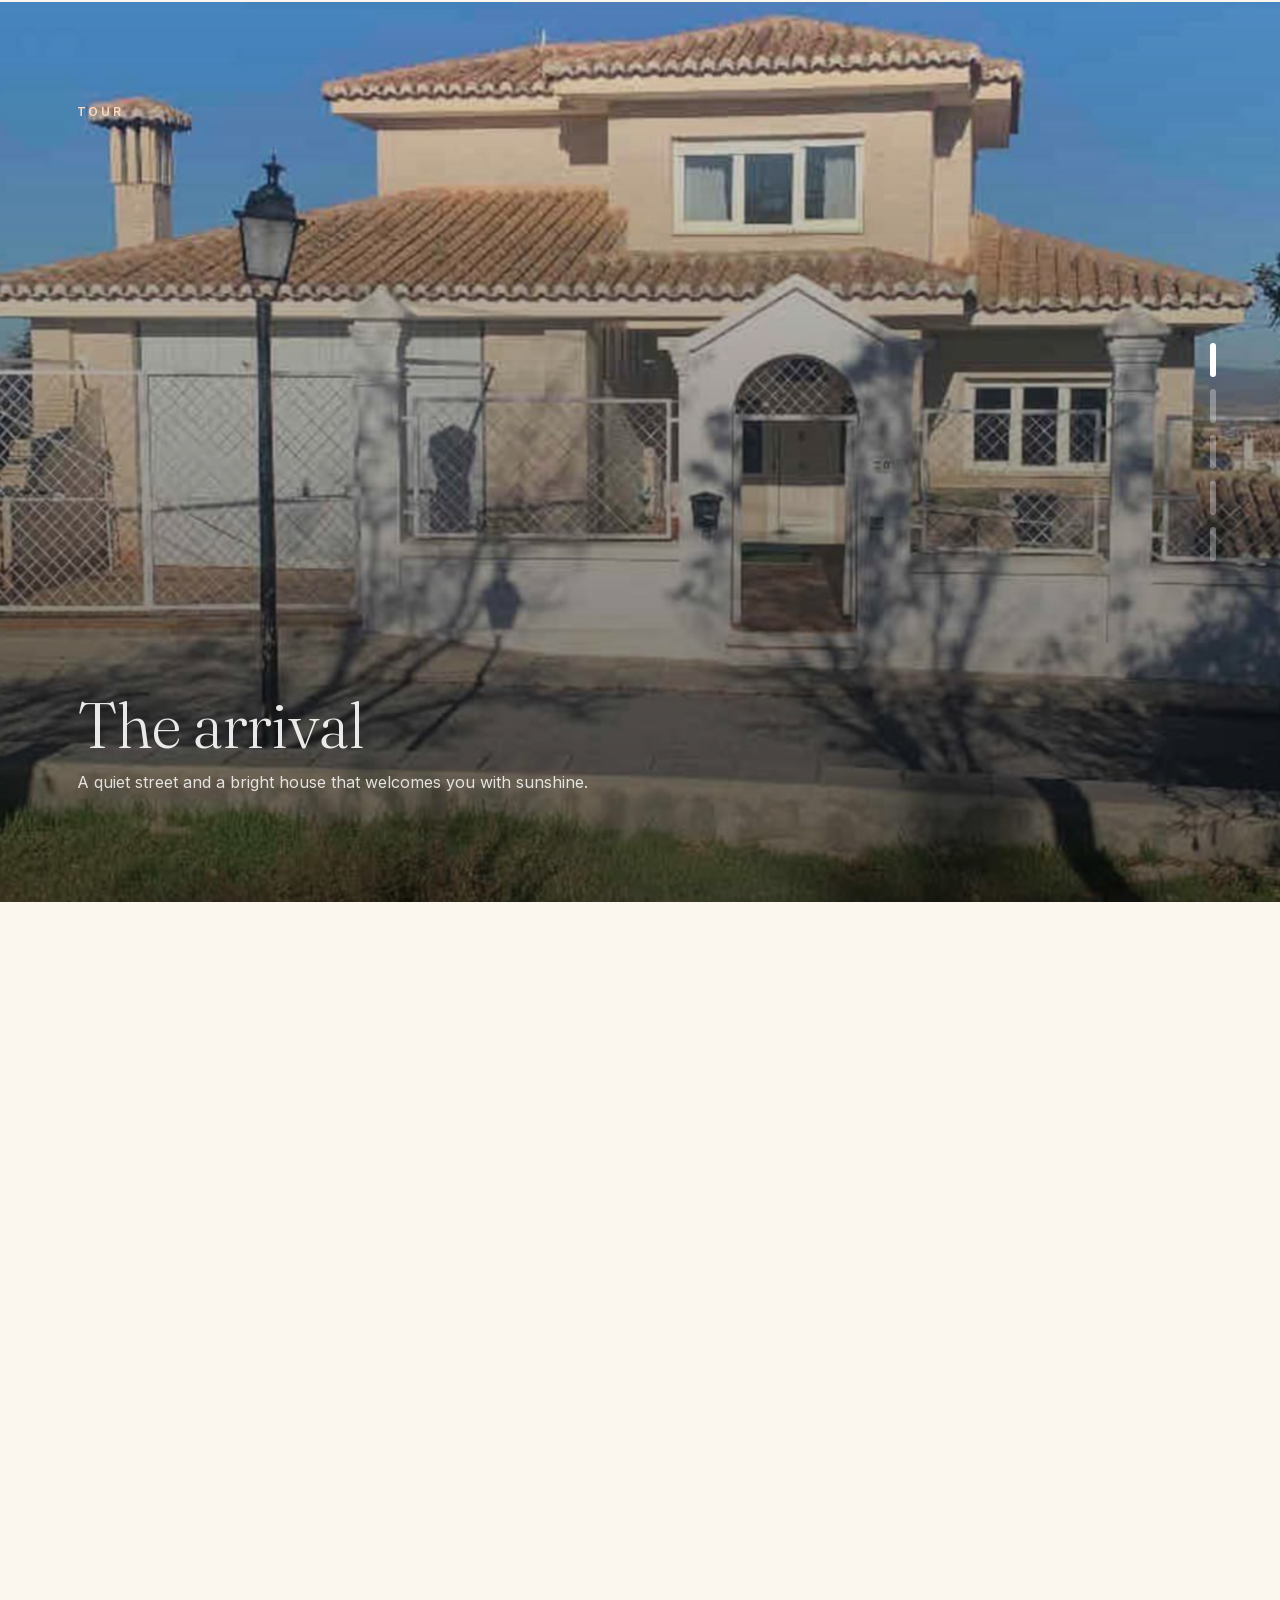
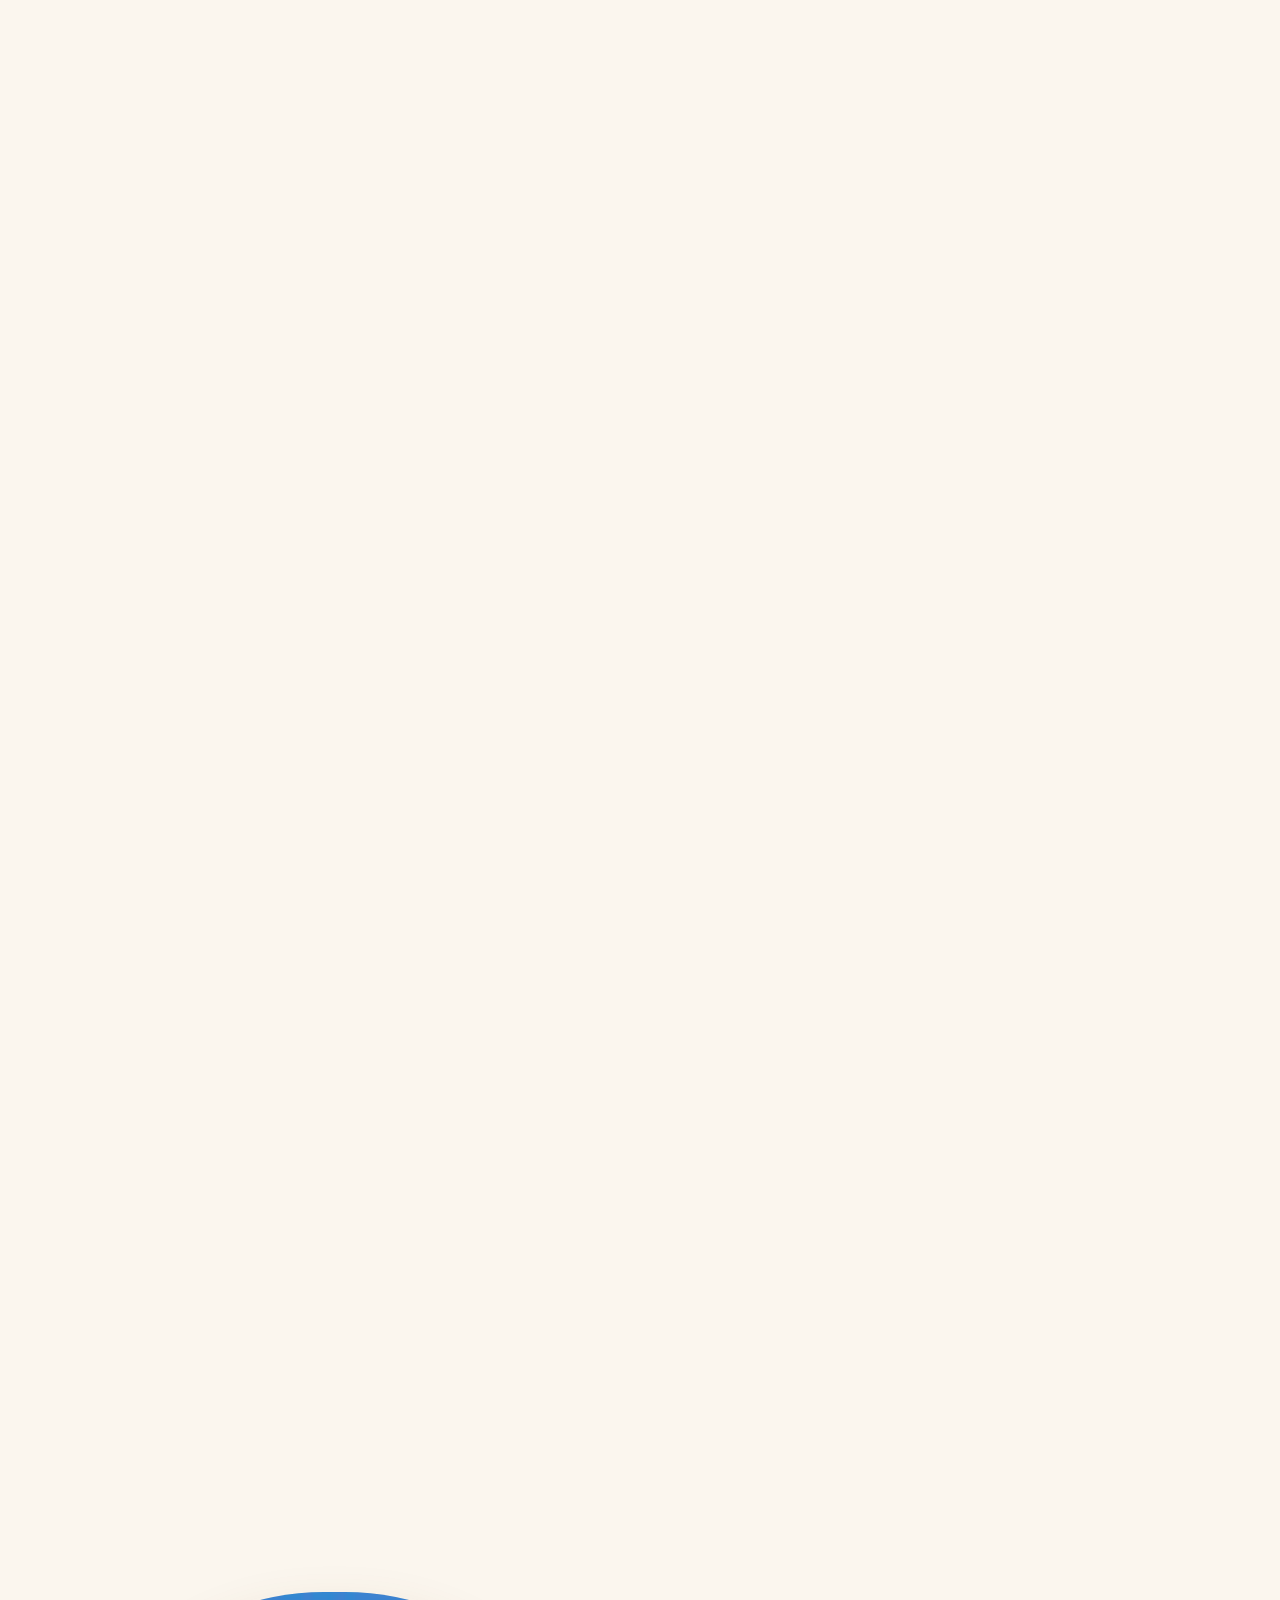
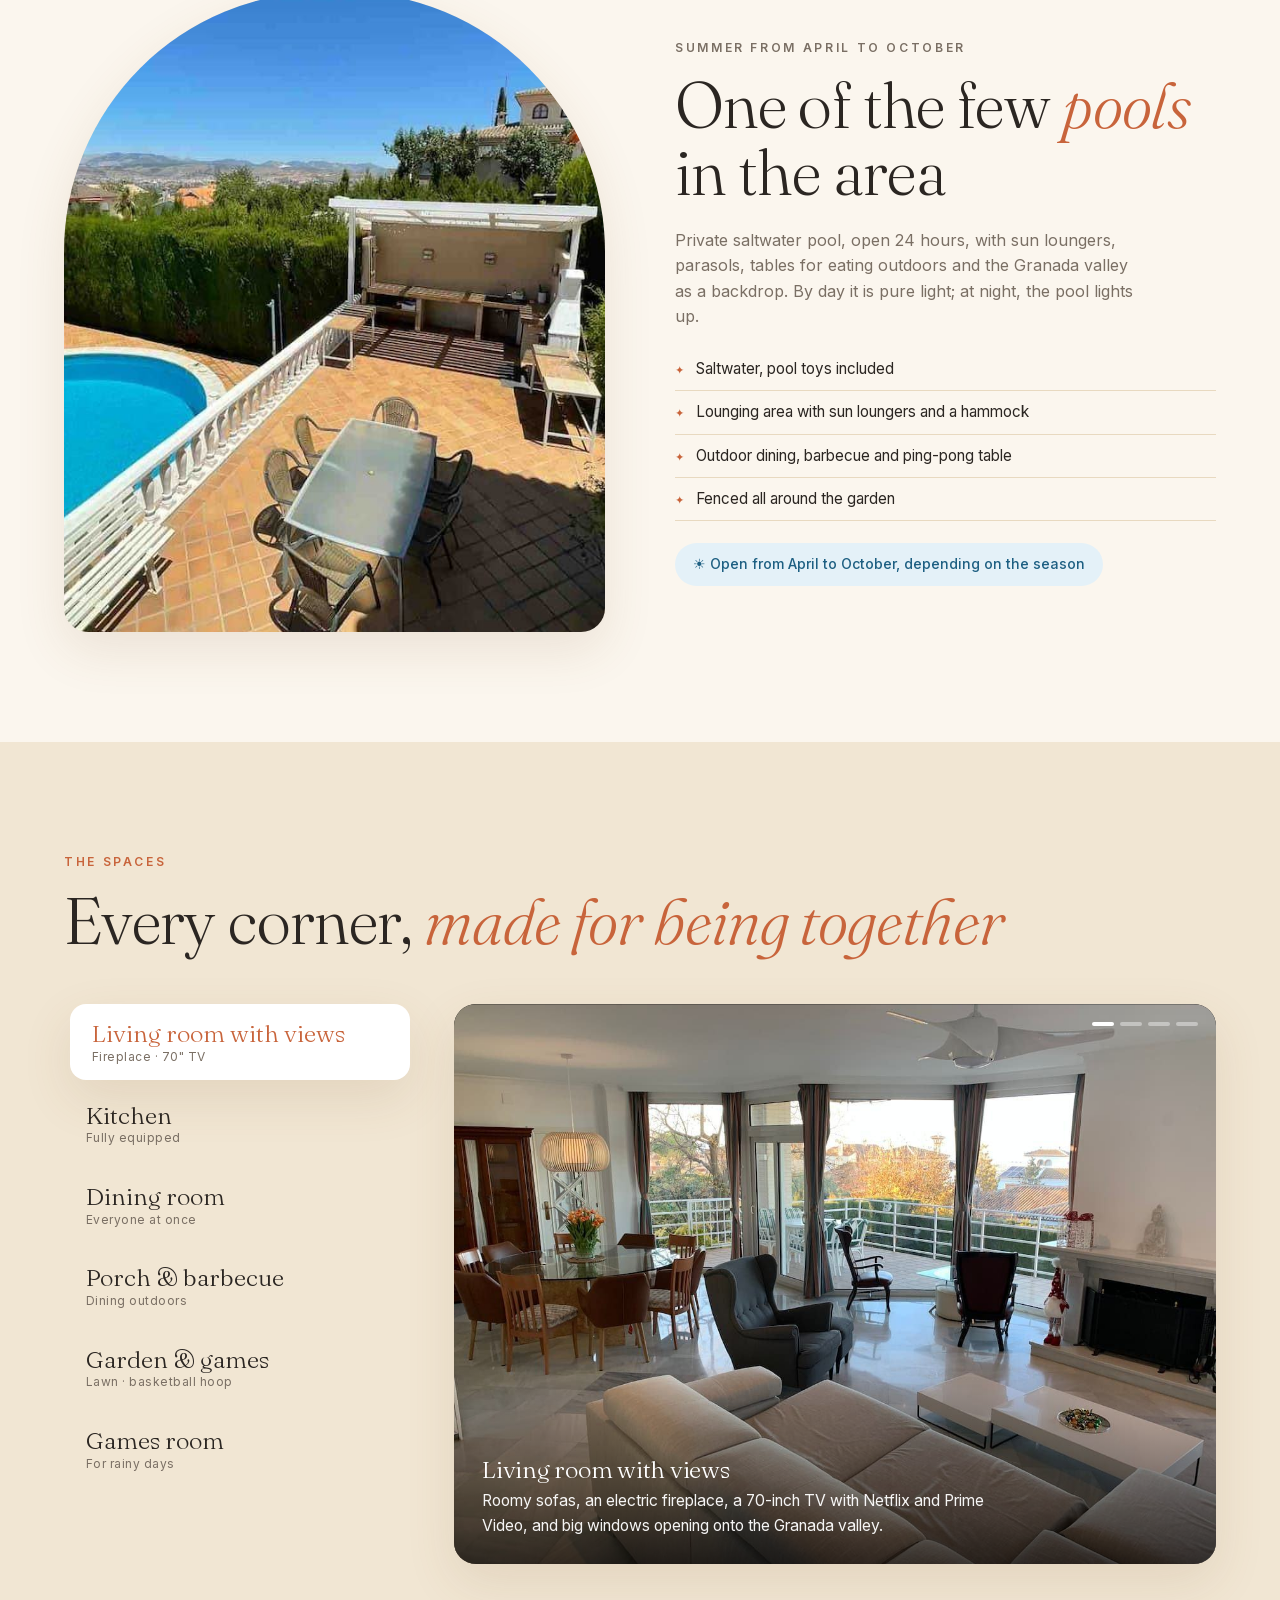
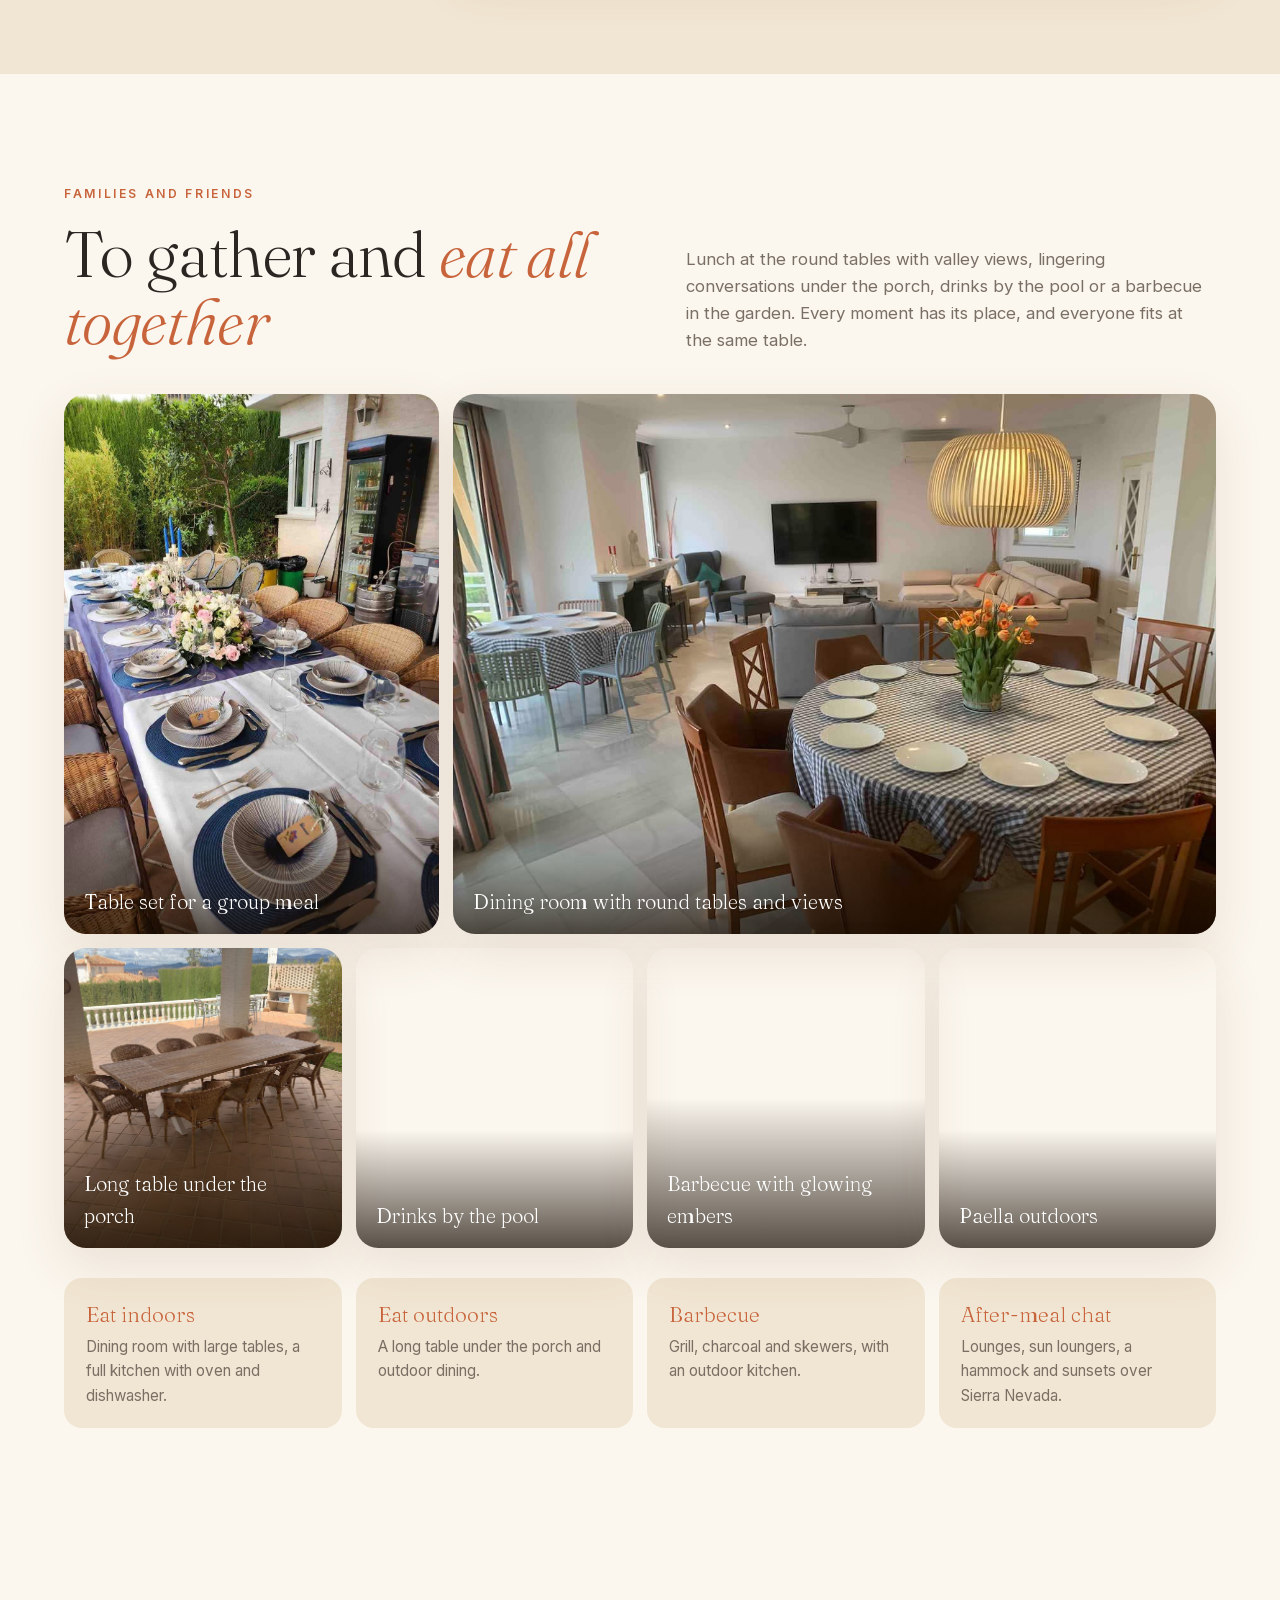
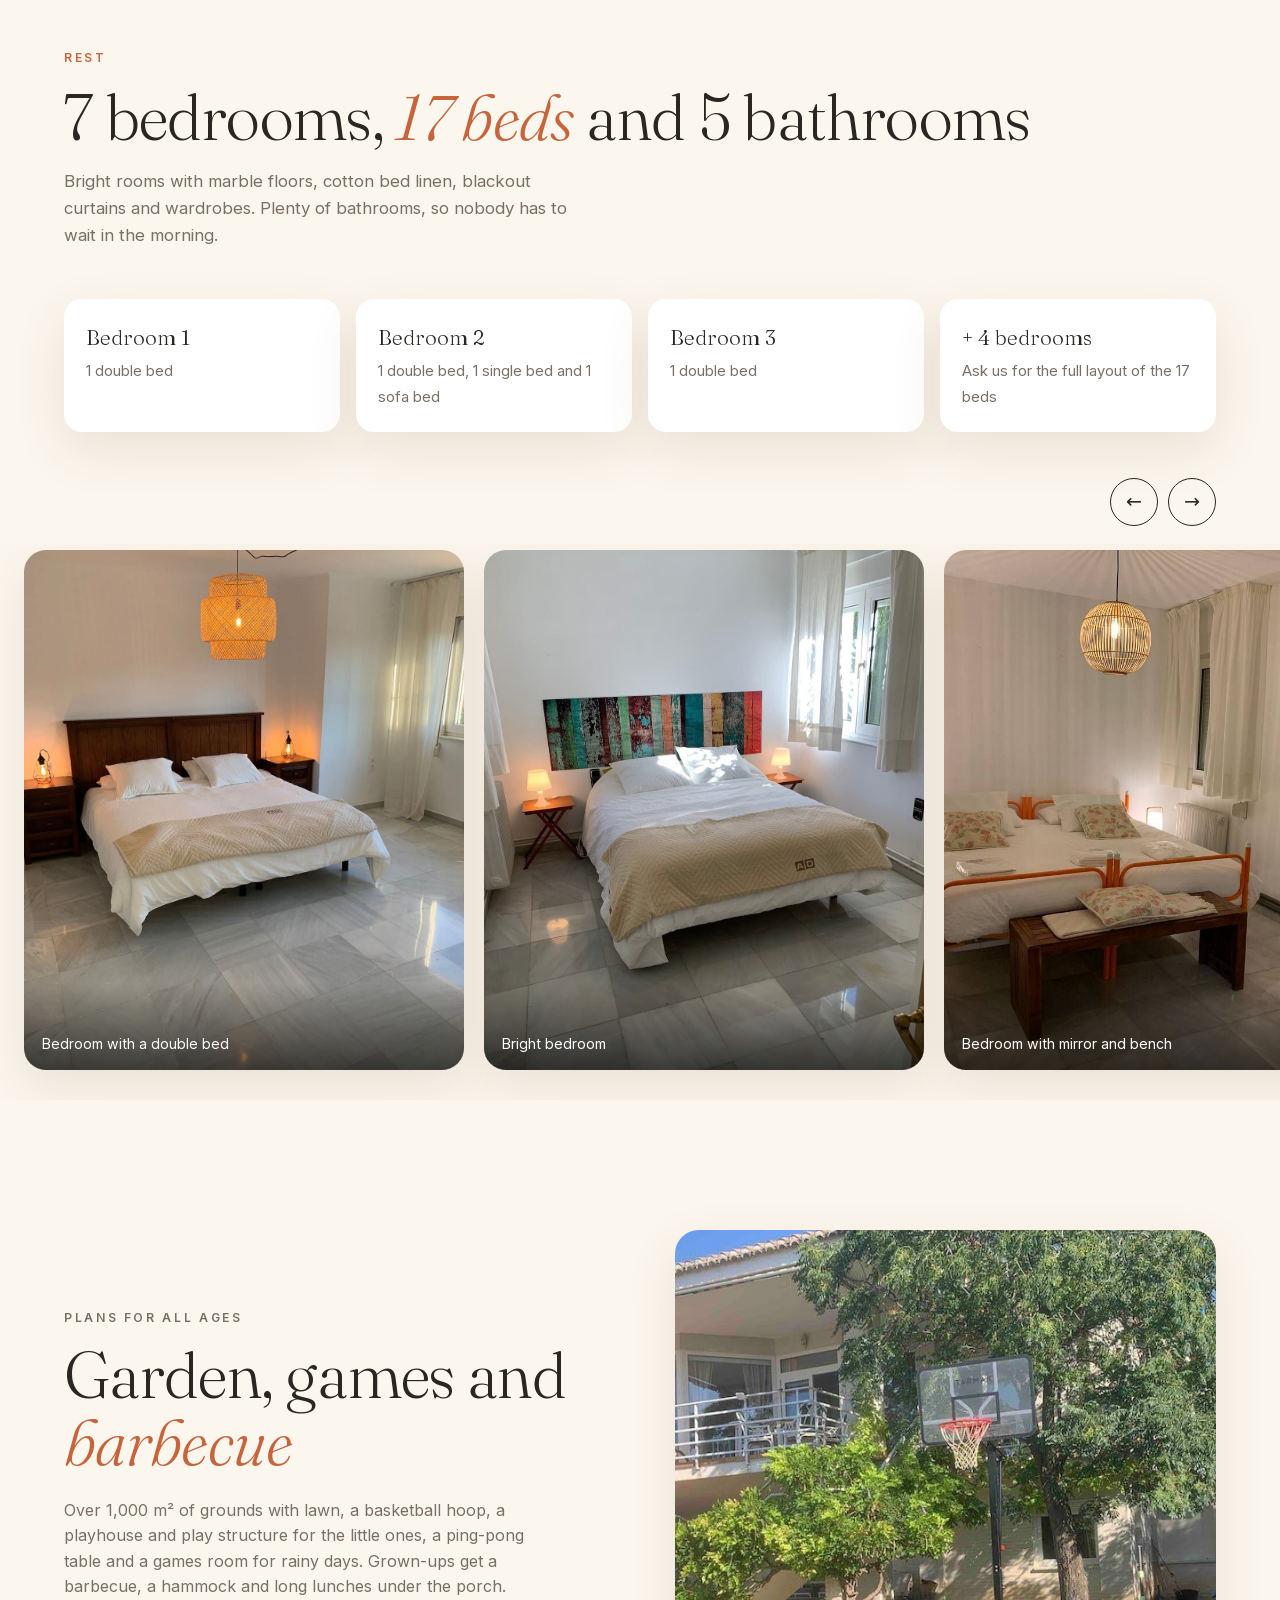
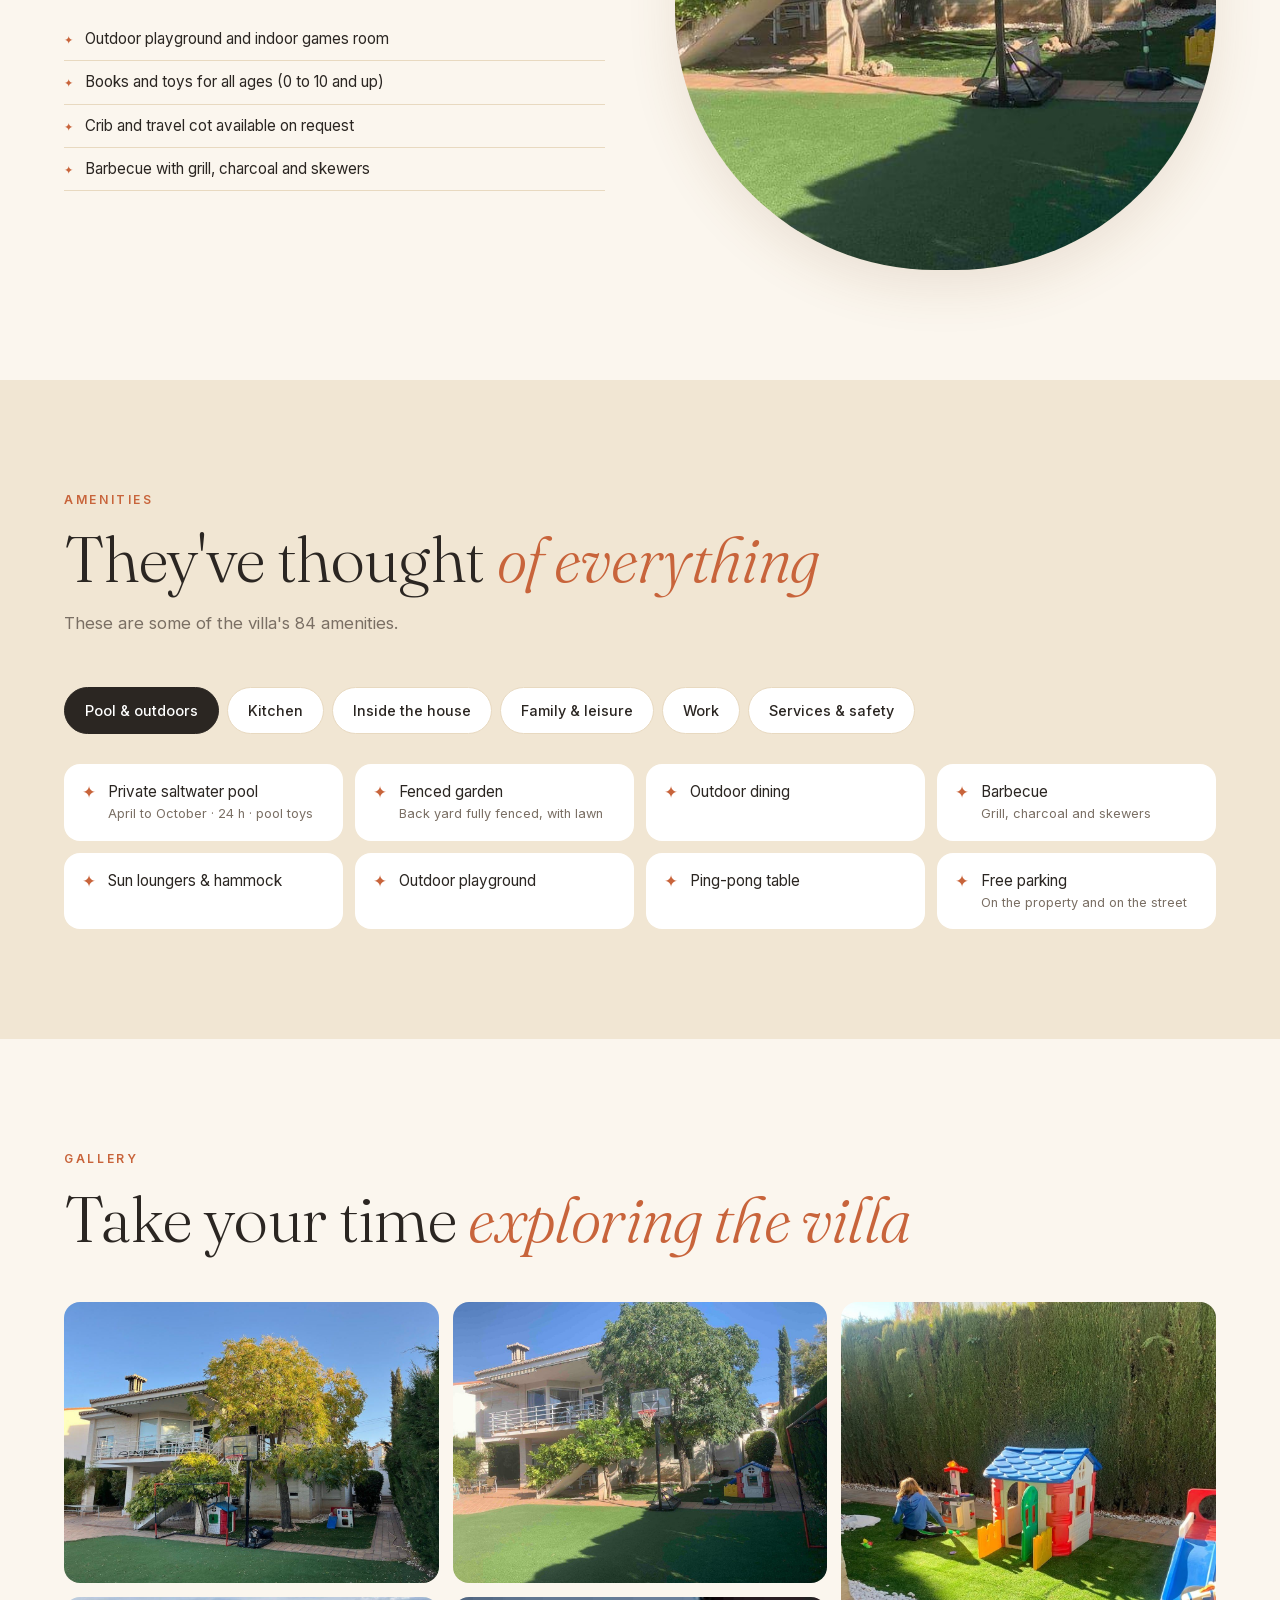
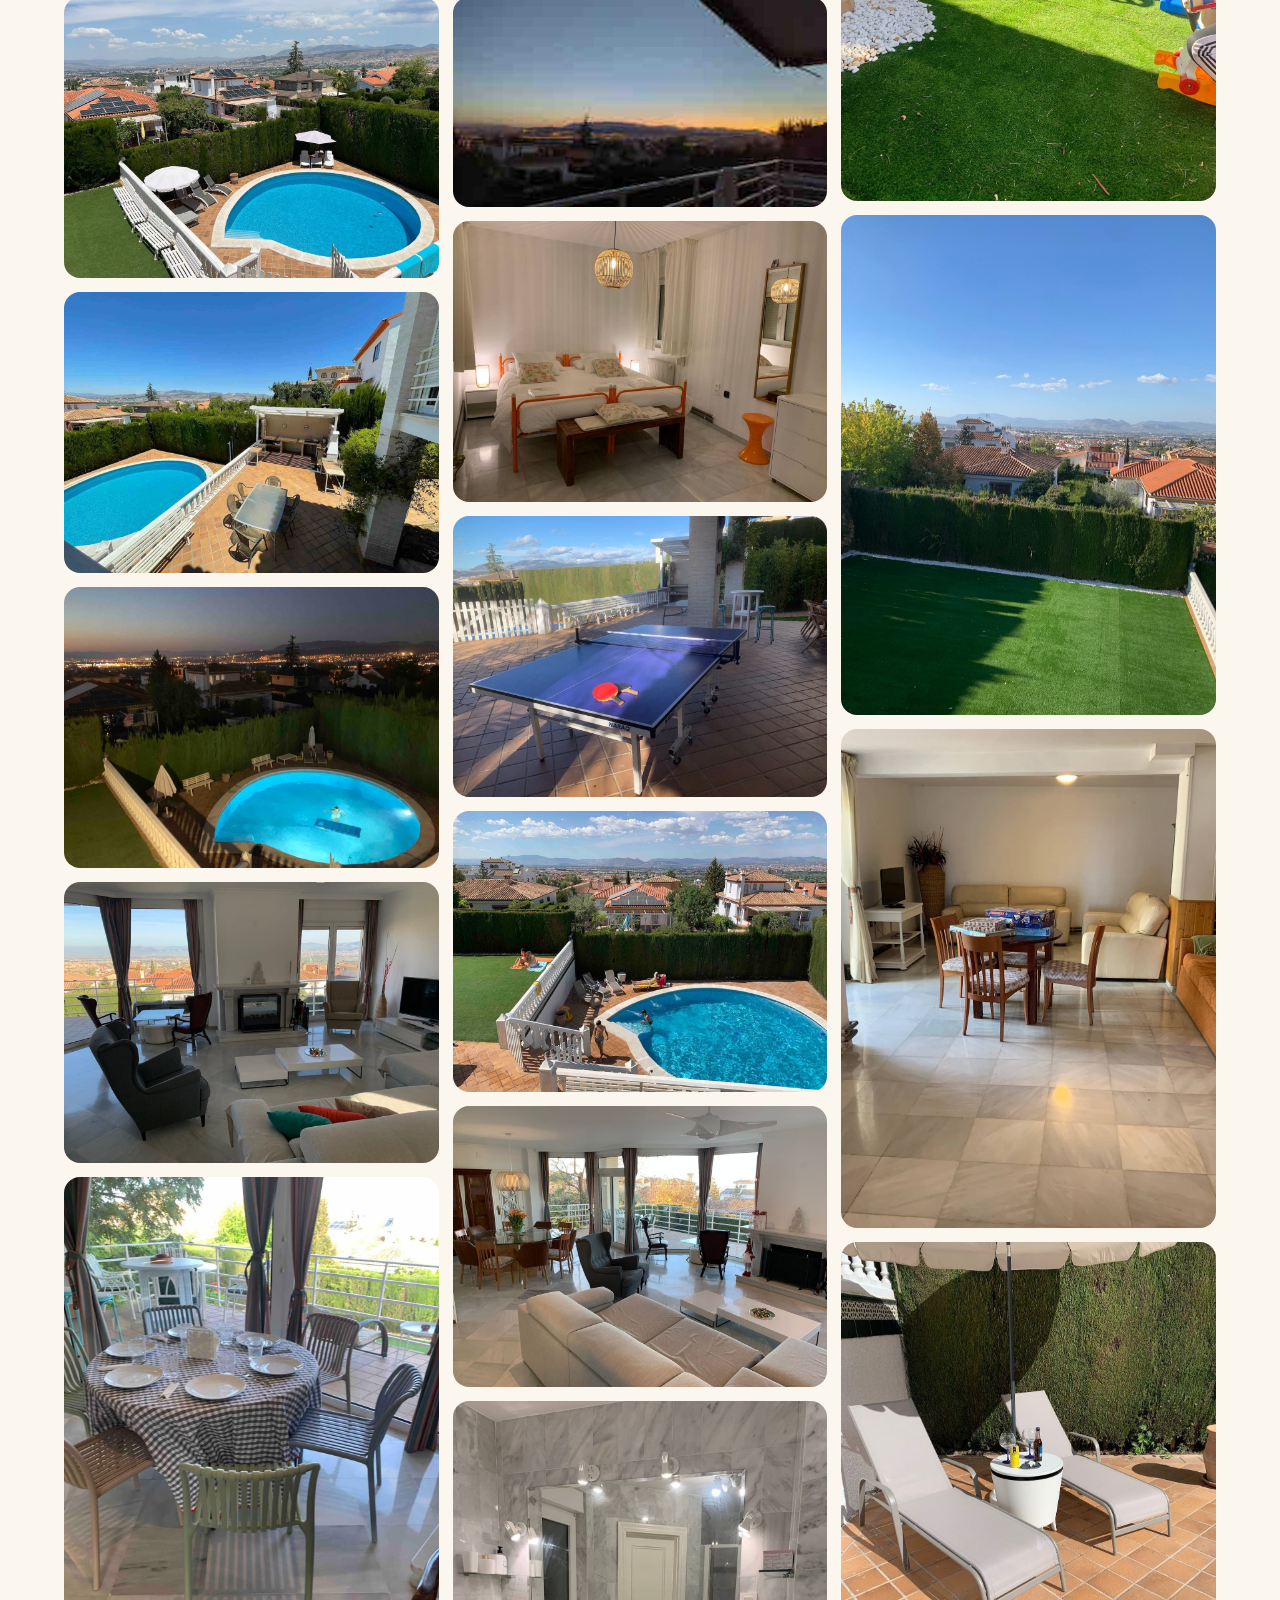
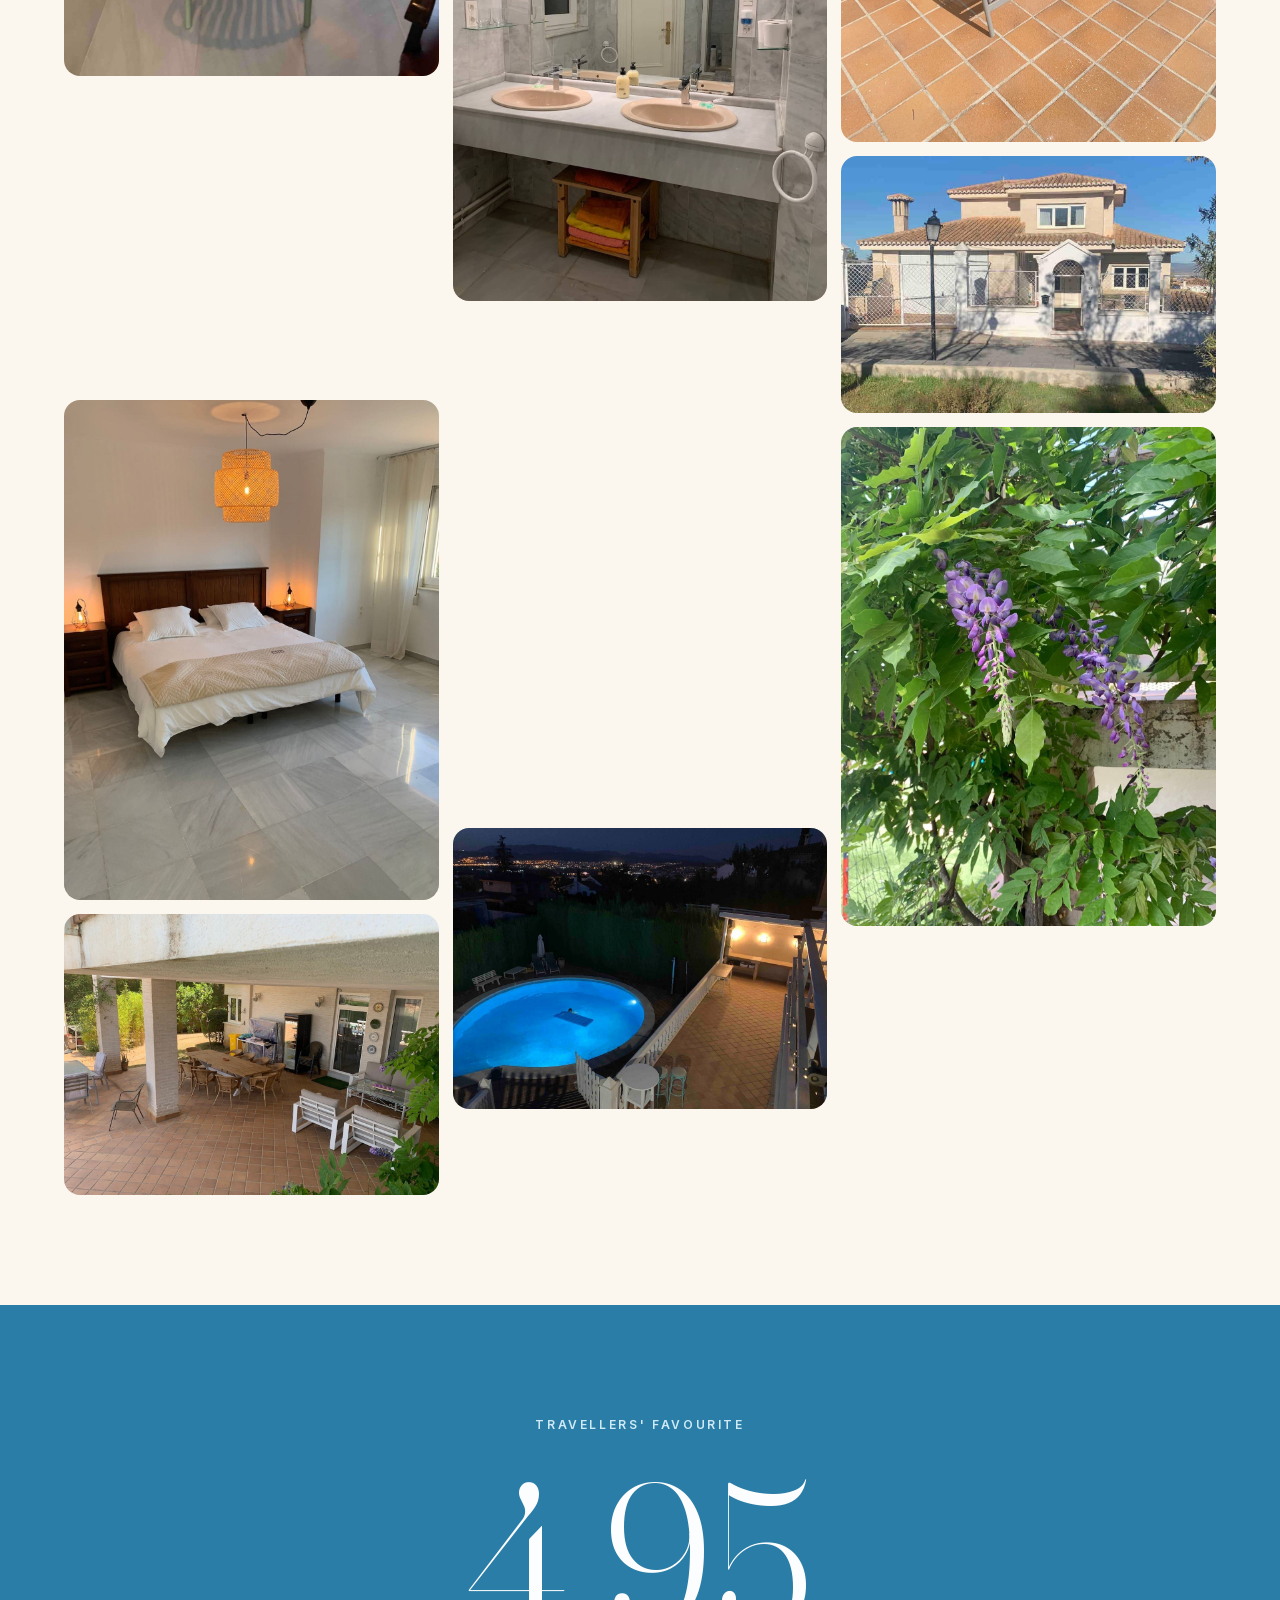
==== commit 7501f9a2: "Precios medidos por temporada y rebaja de reserva directa (-150 EUR, -100 EUR si el total es menor d" ====
--- a/site/index.html
+++ b/site/index.html
@@ -11,9 +11,9 @@
 <meta name="theme-color" content="#fbf6ee">
 <meta name="robots" content="noindex, nofollow"> <!-- QUITAR al lanzar la web al público -->
 <link rel="preload" href="fonts/fraunces-normal-300-latin.woff2" as="font" type="font/woff2" crossorigin>
-<link rel="stylesheet" href="css/fonts.css?v=1792587093">
-<link rel="stylesheet" href="vendor/leaflet/leaflet.min.css?v=1792587093">
-<link rel="stylesheet" href="css/style.css?v=1792587093">
+<link rel="stylesheet" href="css/fonts.css?v=1792588030">
+<link rel="stylesheet" href="vendor/leaflet/leaflet.min.css?v=1792588030">
+<link rel="stylesheet" href="css/style.css?v=1792588030">
 <script type="application/ld+json">
 {"@context":"https://schema.org","@type":"VacationRental","name":"Villa Mare","description":"Villa con piscina de agua salada y jardín de más de 1.000 m² en La Zubia, Granada, junto a Sierra Nevada.","address":{"@type":"PostalAddress","addressLocality":"La Zubia","addressRegion":"Granada","addressCountry":"ES"},"image":["img/hero.jpg","img/piscina.jpg","img/salon.jpg"],"numberOfRooms":7,"occupancy":{"@type":"QuantitativeValue","minValue":16},"petsAllowed":true,"aggregateRating":{"@type":"AggregateRating","ratingValue":4.95,"reviewCount":55,"bestRating":5},"checkinTime":"16:00","checkoutTime":"11:00"}
 </script>
@@ -268,12 +268,12 @@
 
 <div class="lb" id="lb" data-dyn role="dialog" aria-modal="true" aria-label="Visor de fotos"><button class="x" aria-label="Cerrar">×</button><button class="pv" aria-label="Anterior">‹</button><img alt=""><p></p><button class="nx" aria-label="Siguiente">›</button></div>
 
-<script src="vendor/gsap.min.js?v=1792587093"></script>
-<script src="vendor/ScrollTrigger.min.js?v=1792587093"></script>
-<script src="vendor/leaflet/leaflet.min.js?v=1792587093"></script>
-<script src="js/config.js?v=1792587093"></script>
-<script src="js/en.js?v=1792587093"></script>
-<script src="js/i18n.js?v=1792587093"></script>
-<script src="js/main.js?v=1792587093"></script>
+<script src="vendor/gsap.min.js?v=1792588030"></script>
+<script src="vendor/ScrollTrigger.min.js?v=1792588030"></script>
+<script src="vendor/leaflet/leaflet.min.js?v=1792588030"></script>
+<script src="js/config.js?v=1792588030"></script>
+<script src="js/en.js?v=1792588030"></script>
+<script src="js/i18n.js?v=1792588030"></script>
+<script src="js/main.js?v=1792588030"></script>
 </body>
 </html>
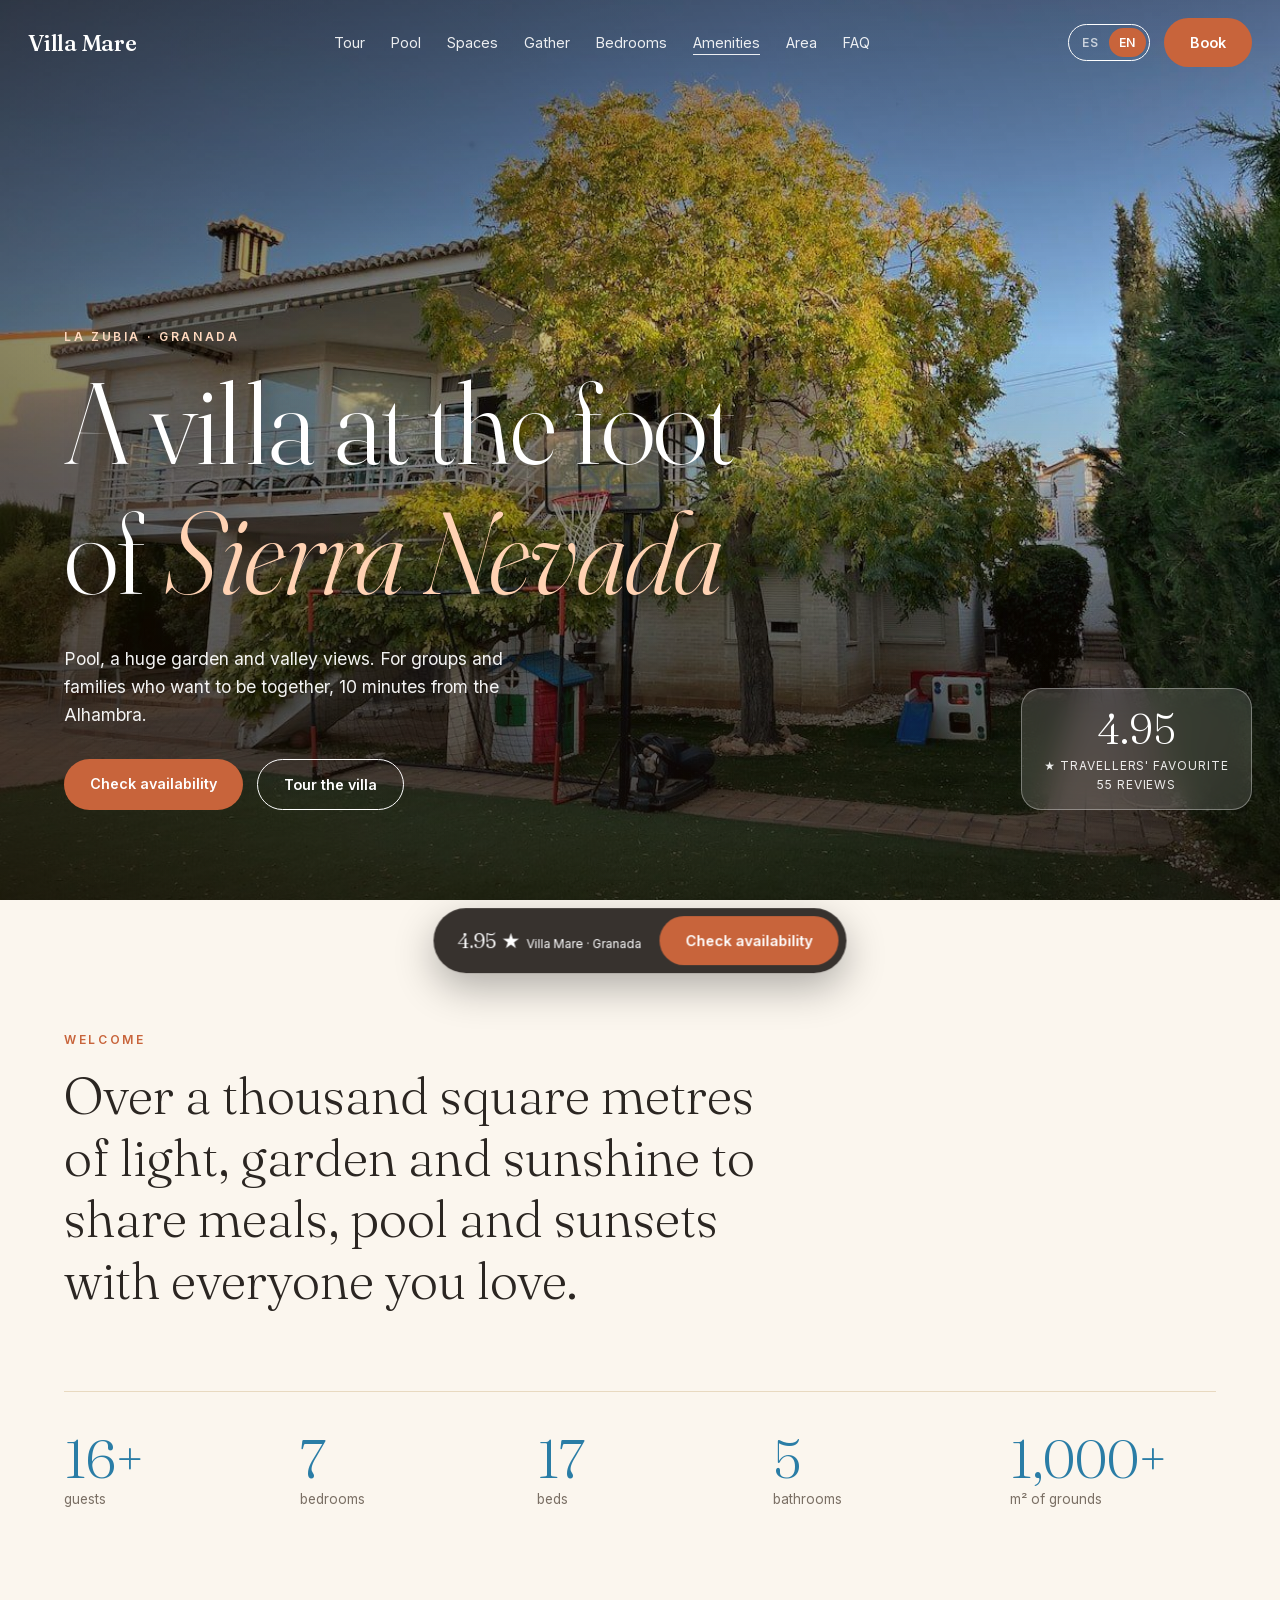
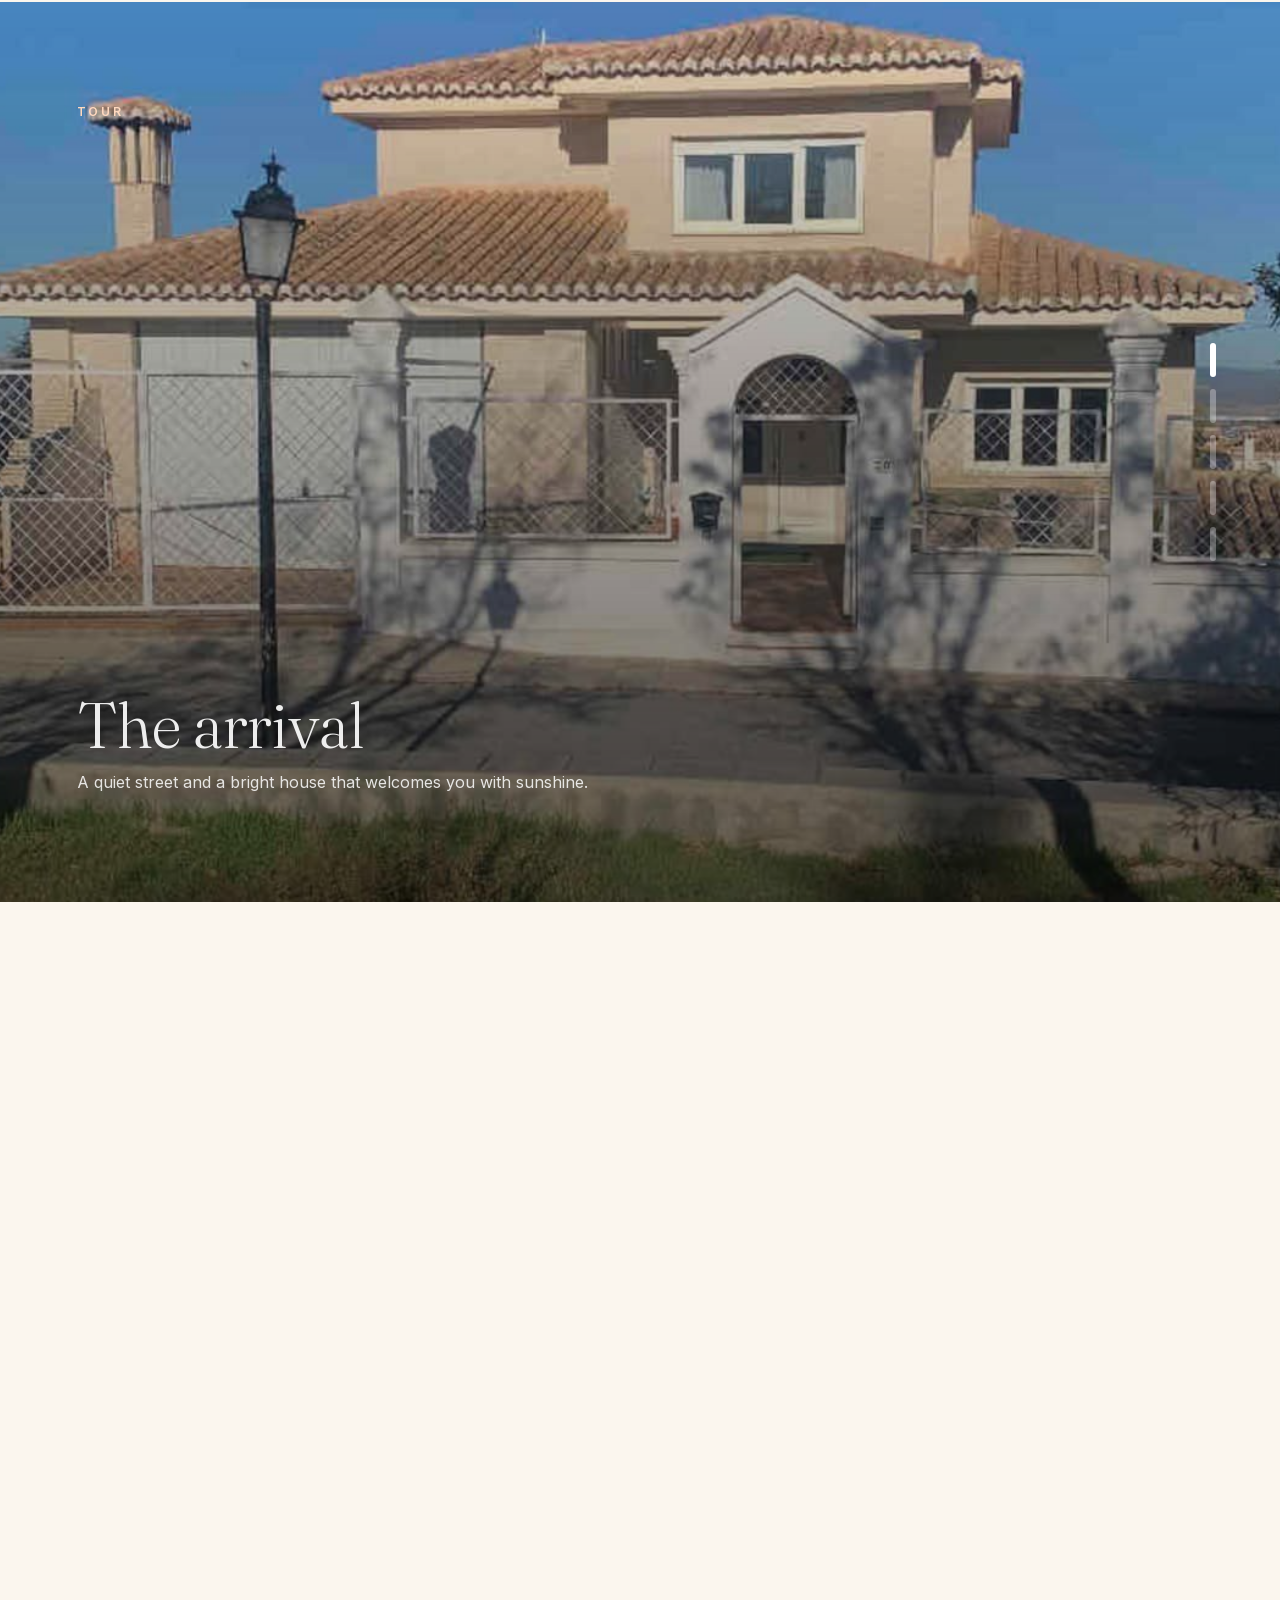
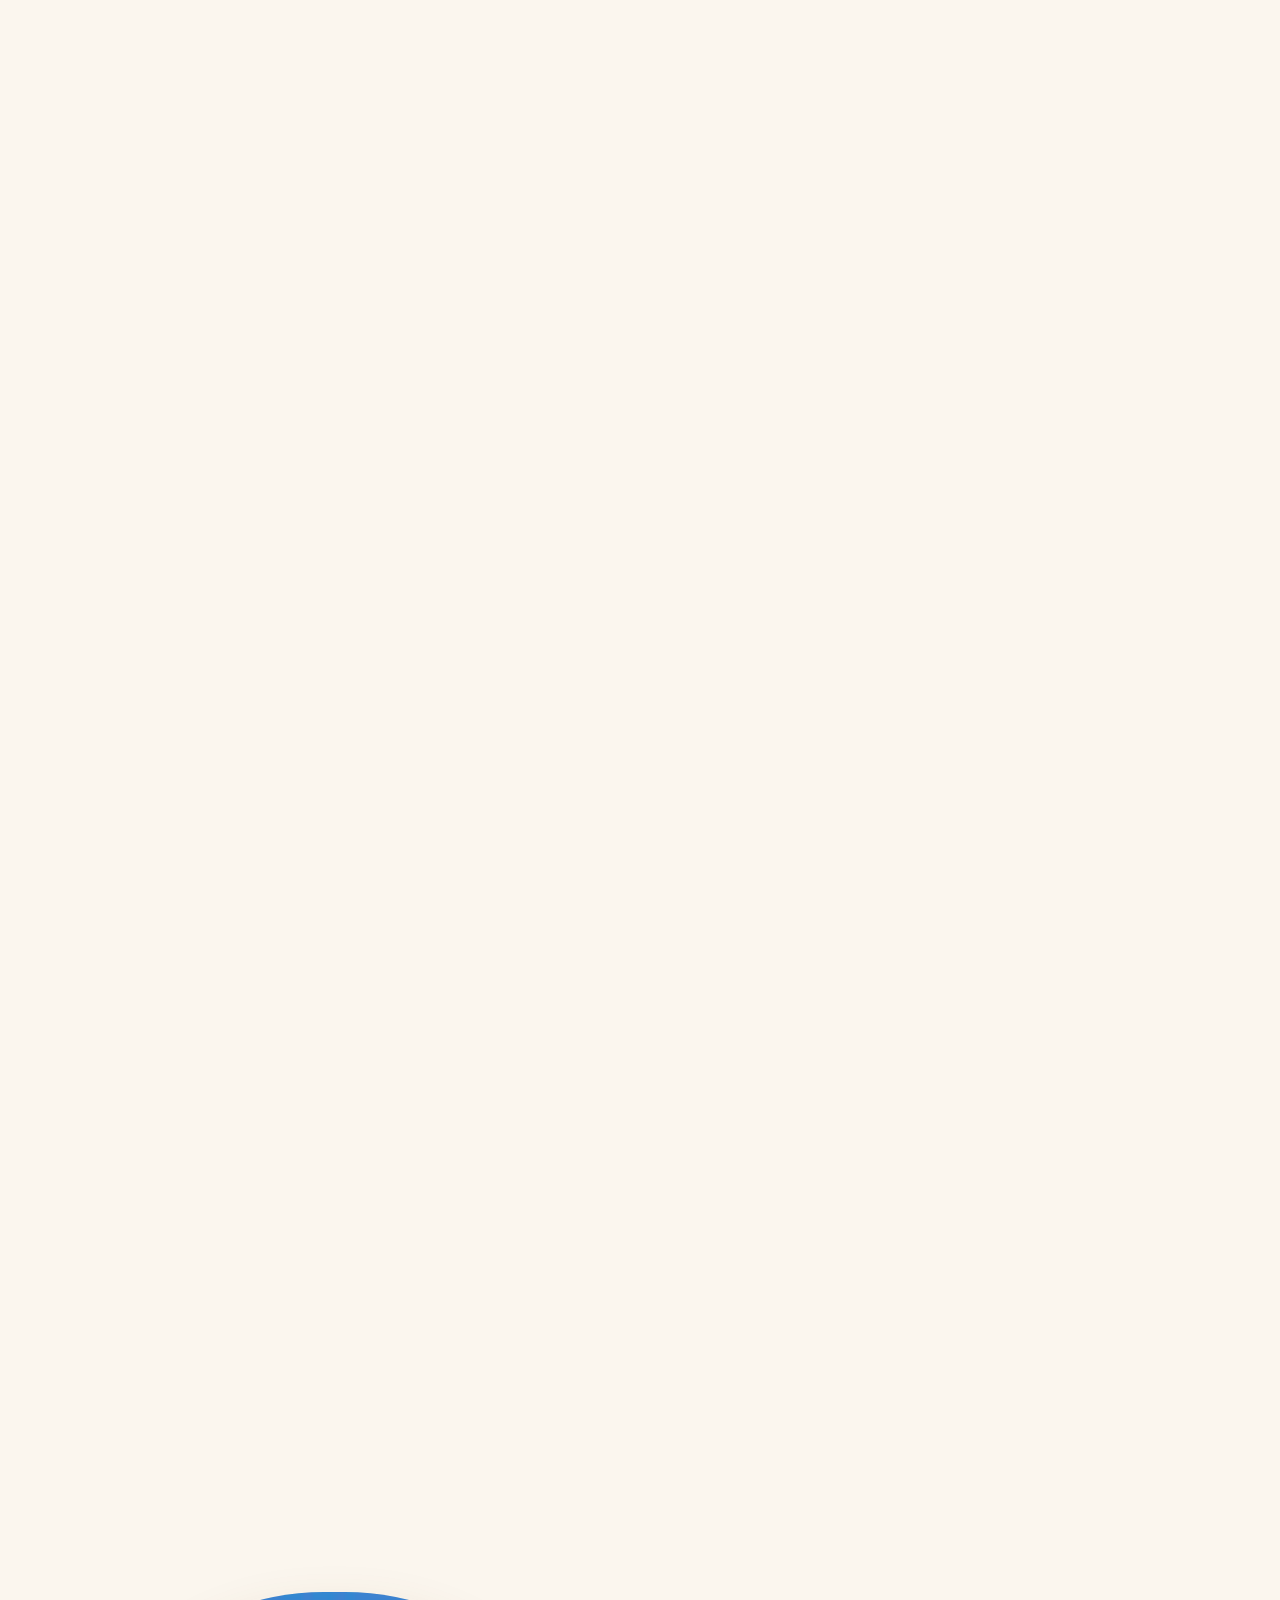
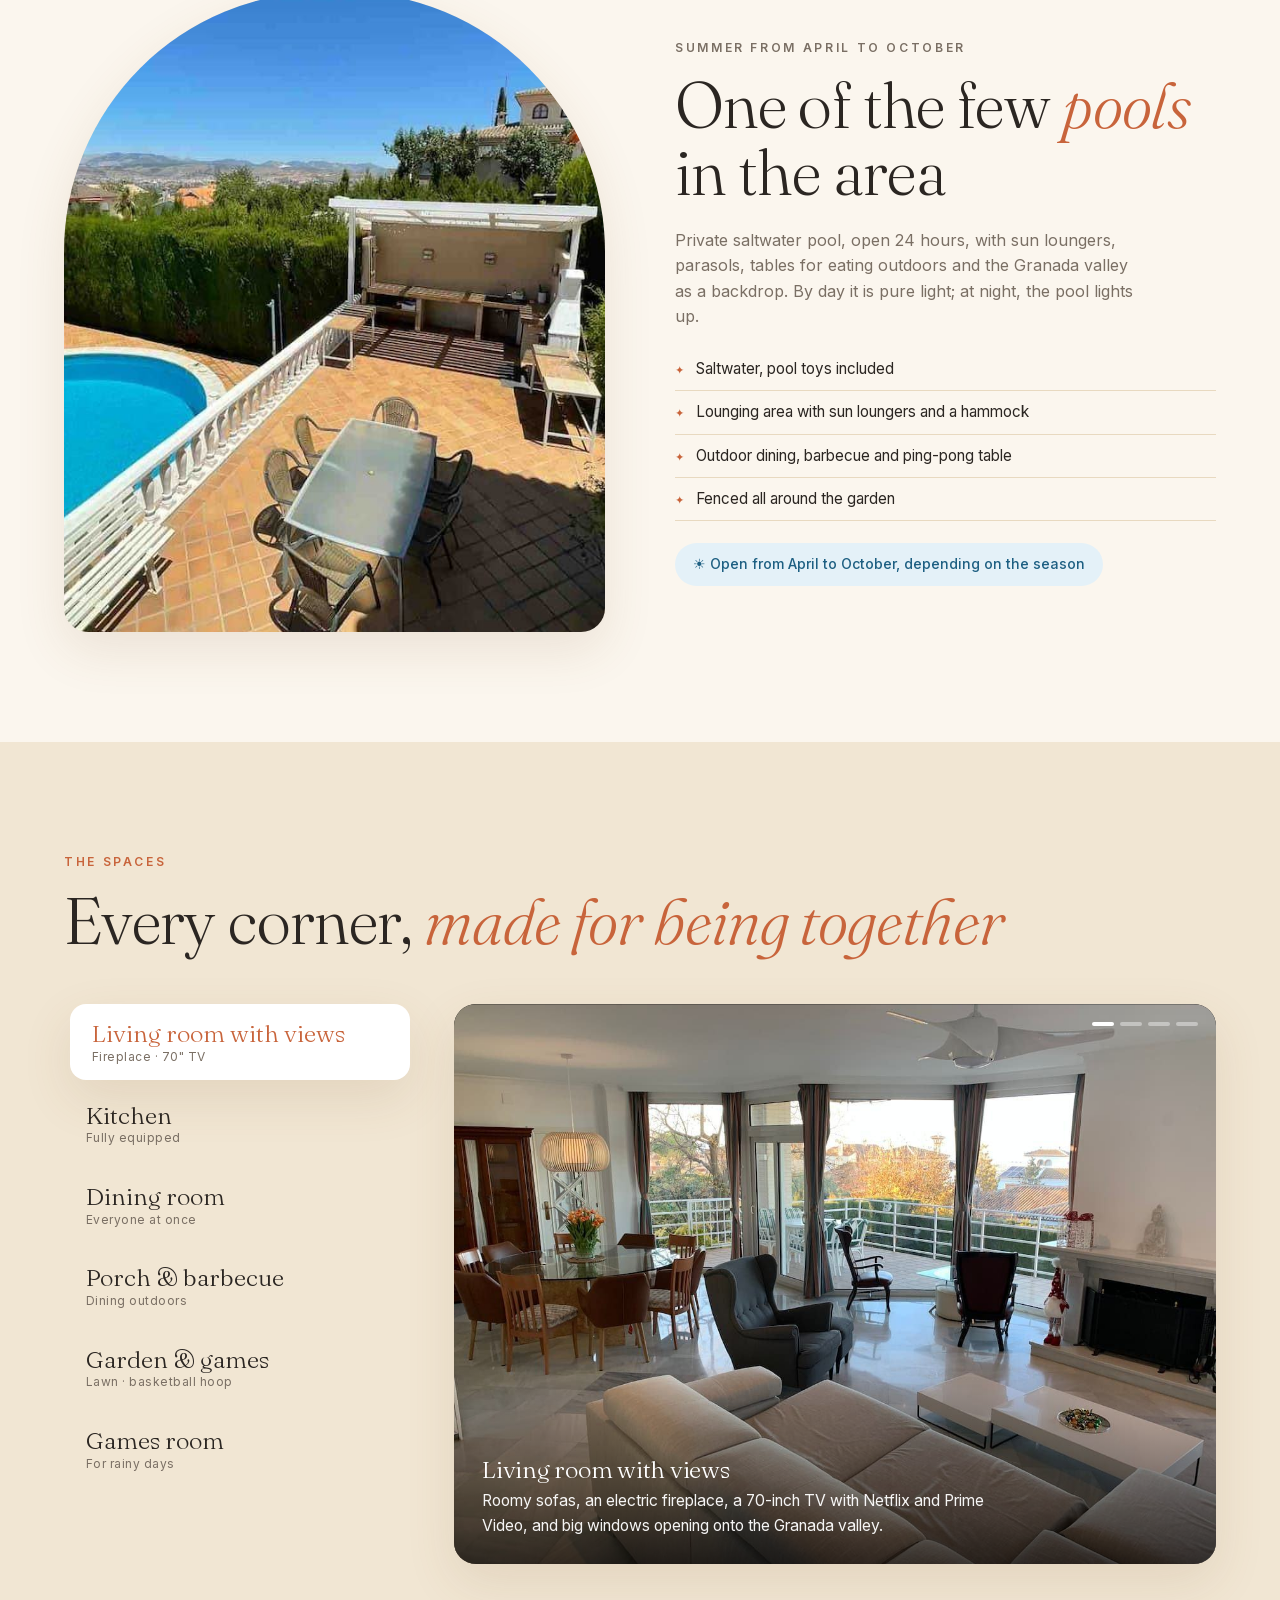
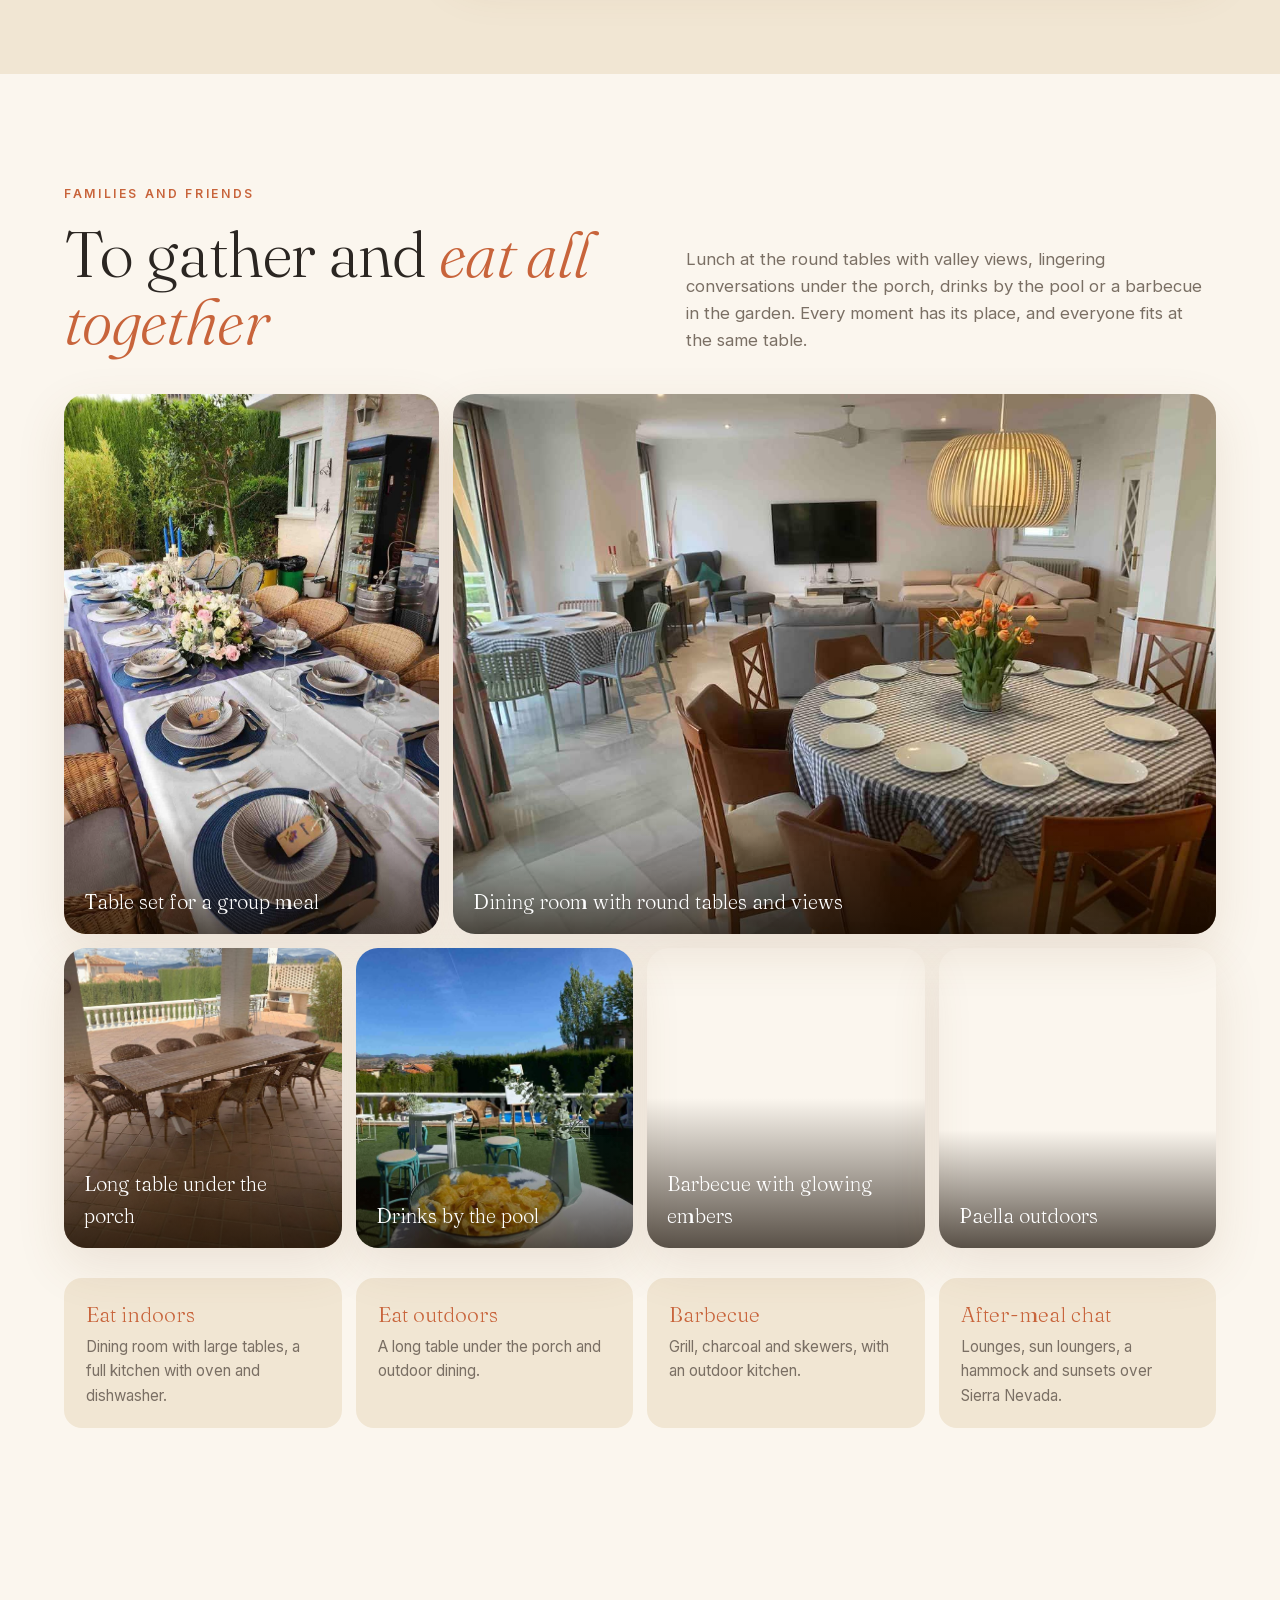
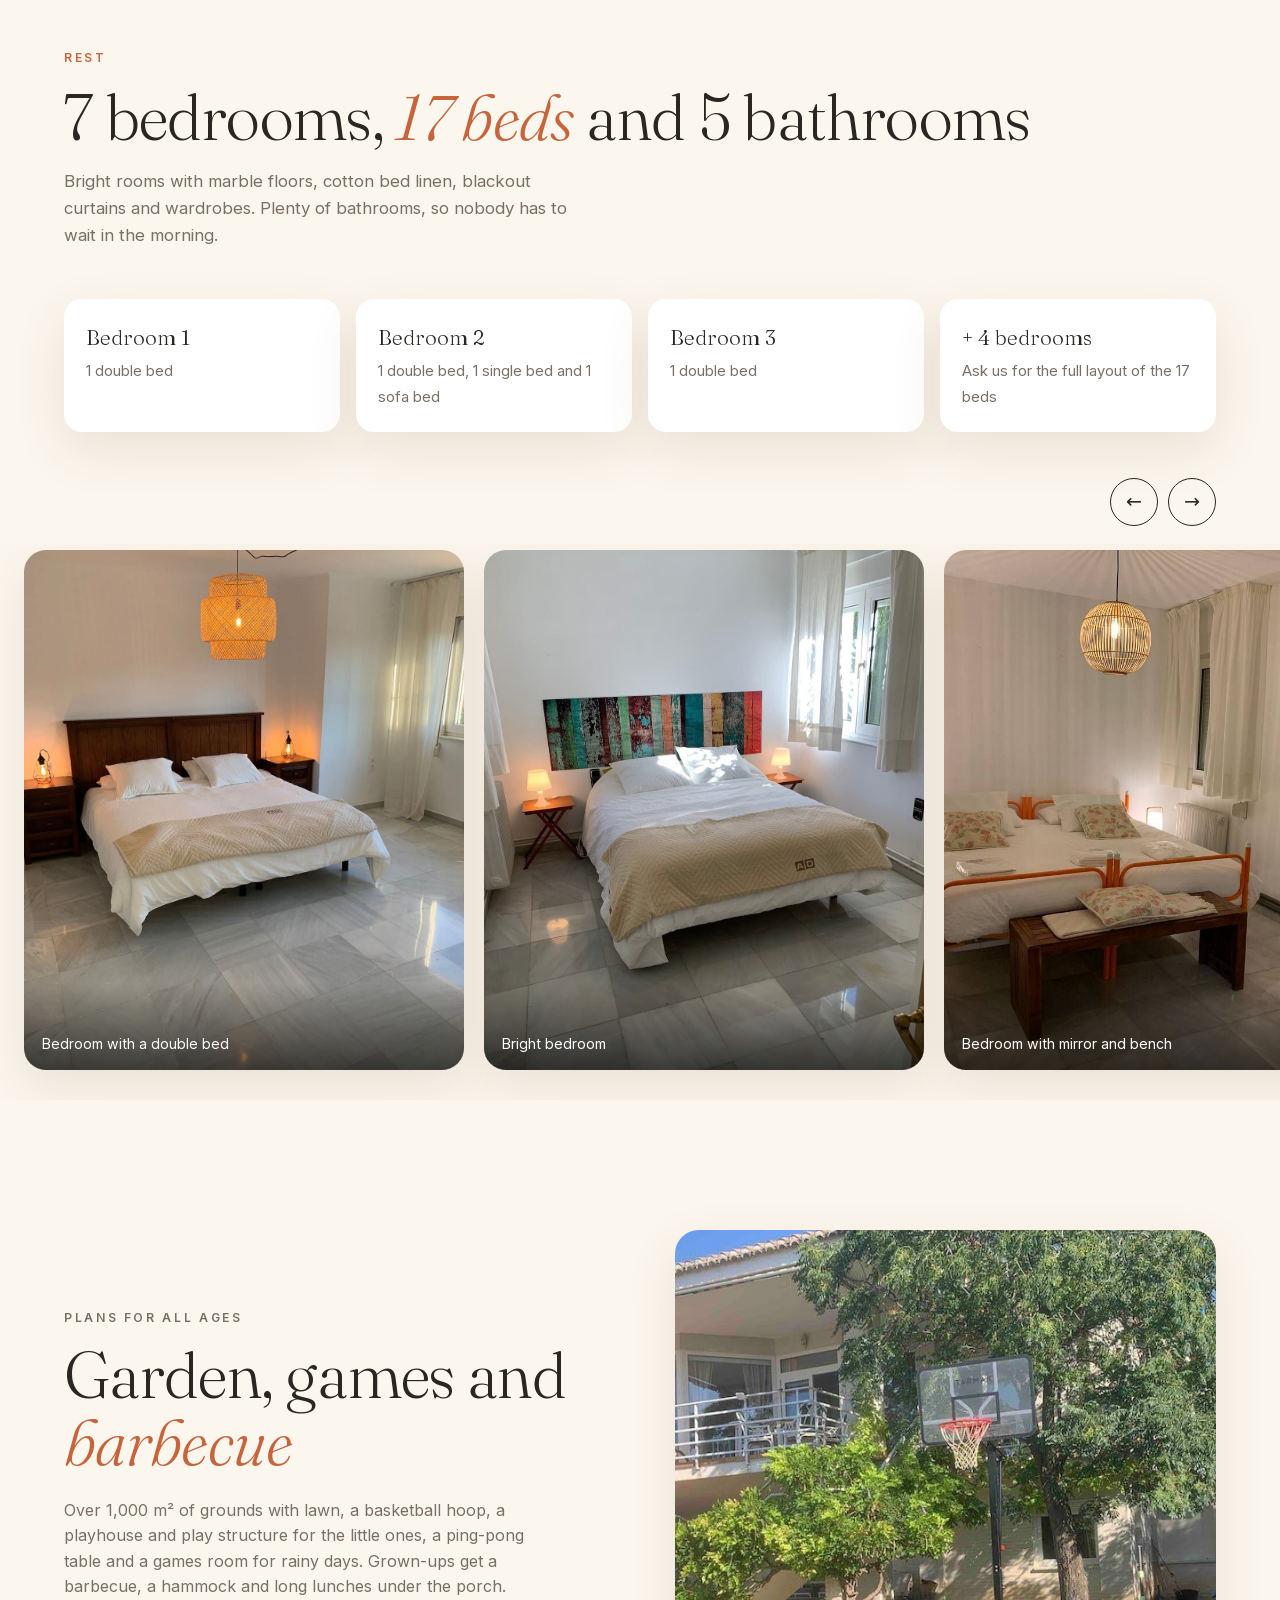
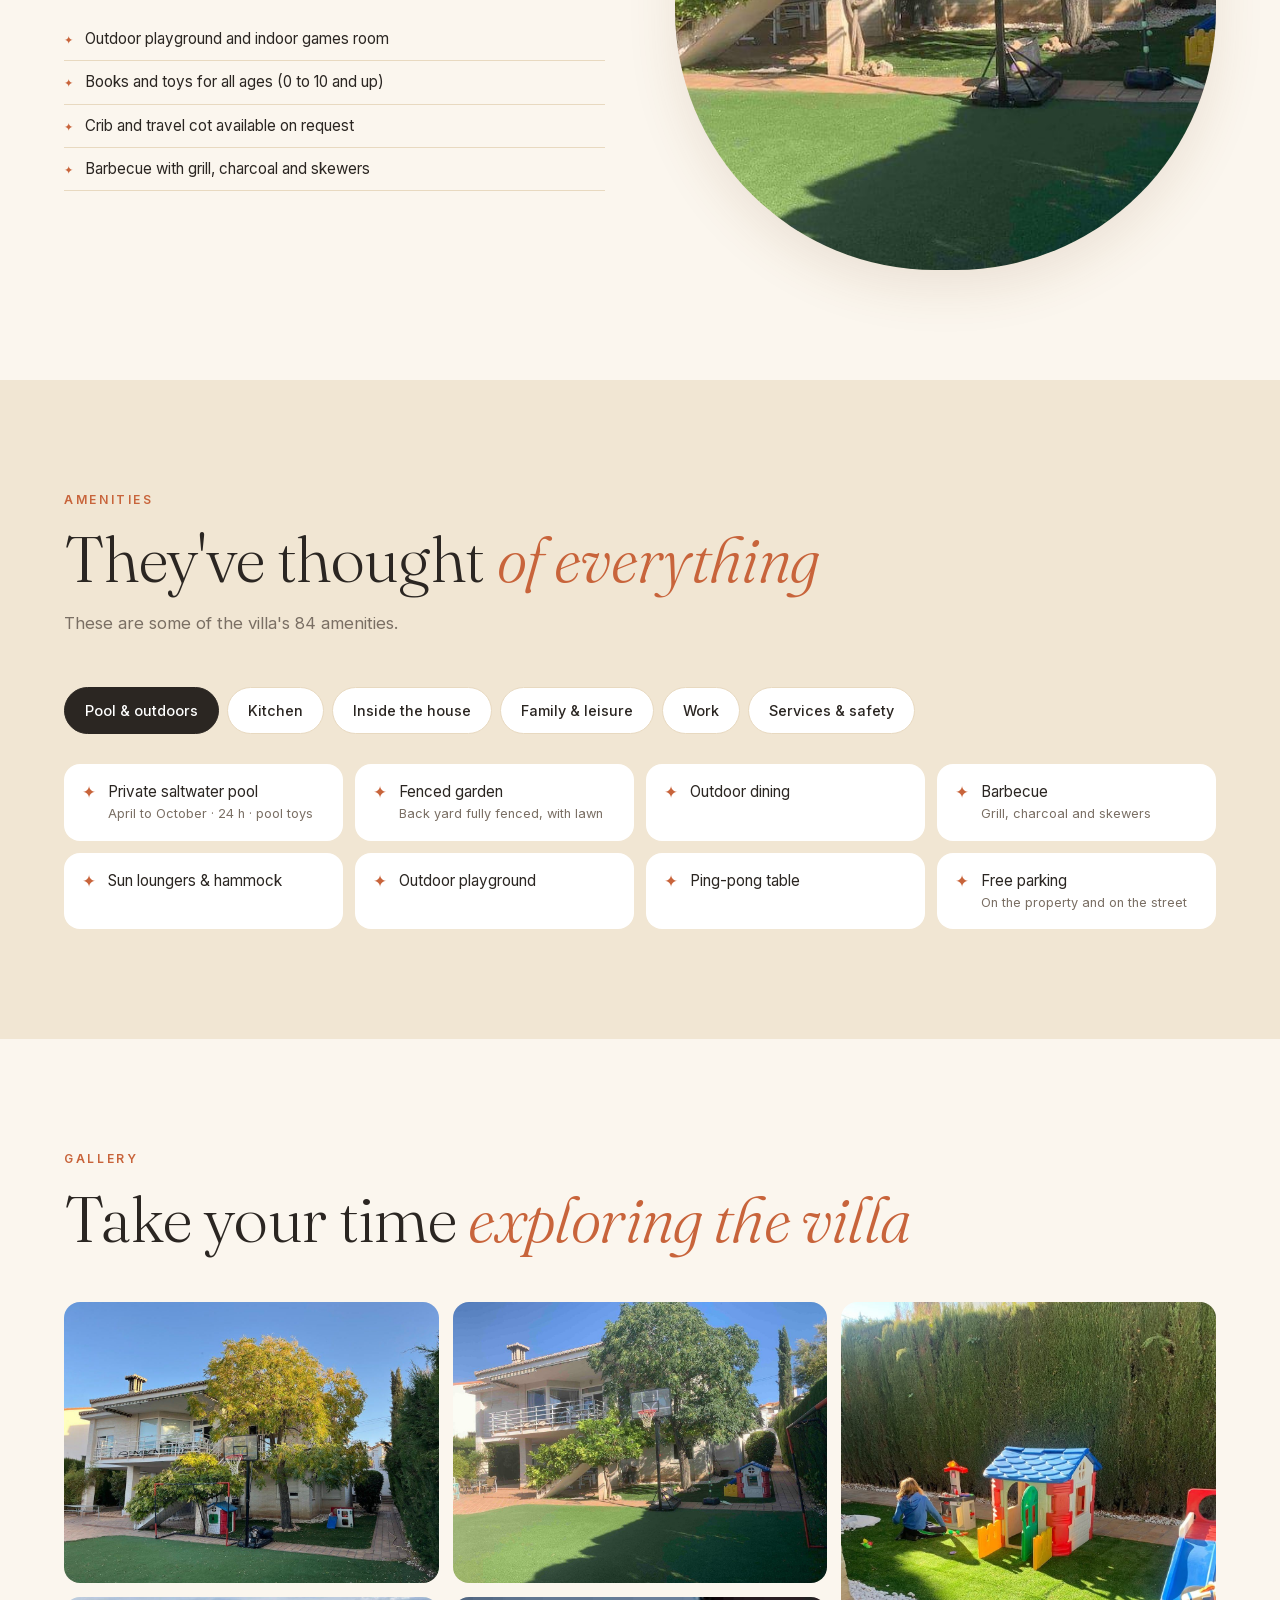
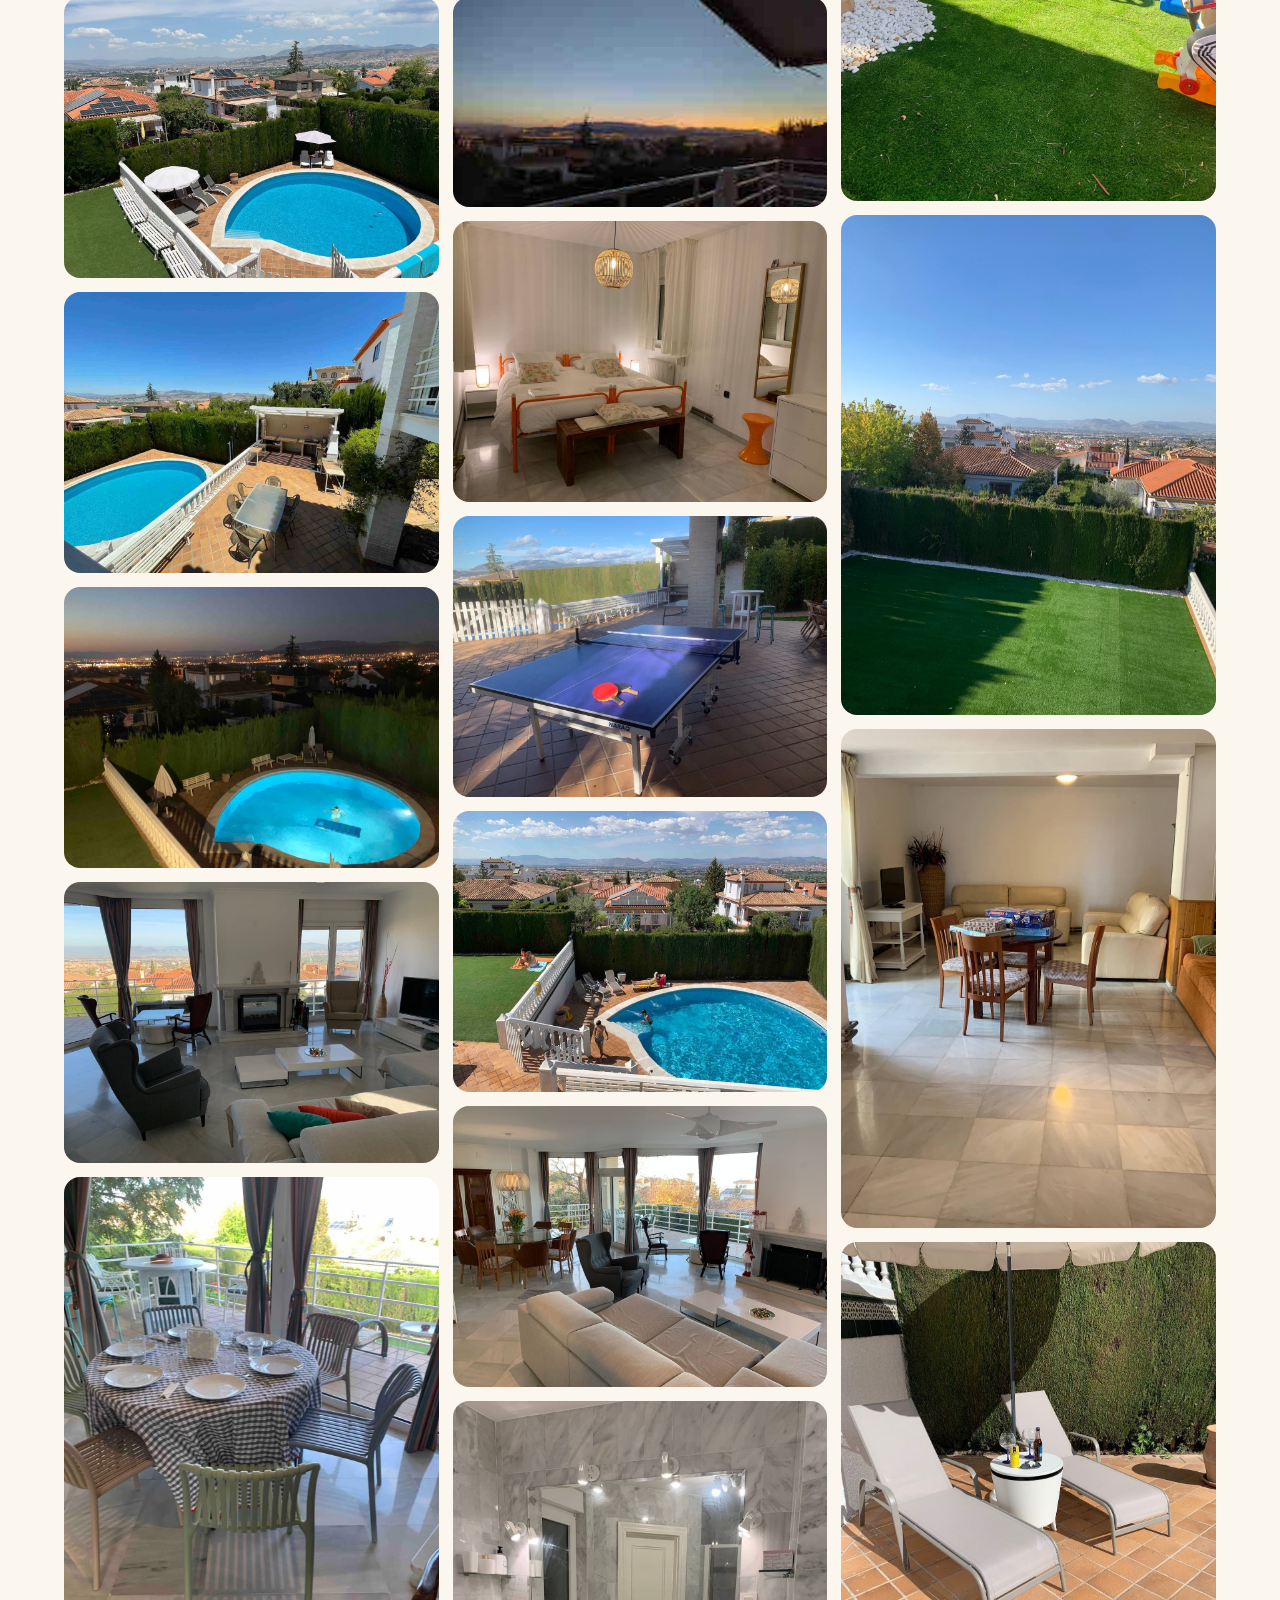
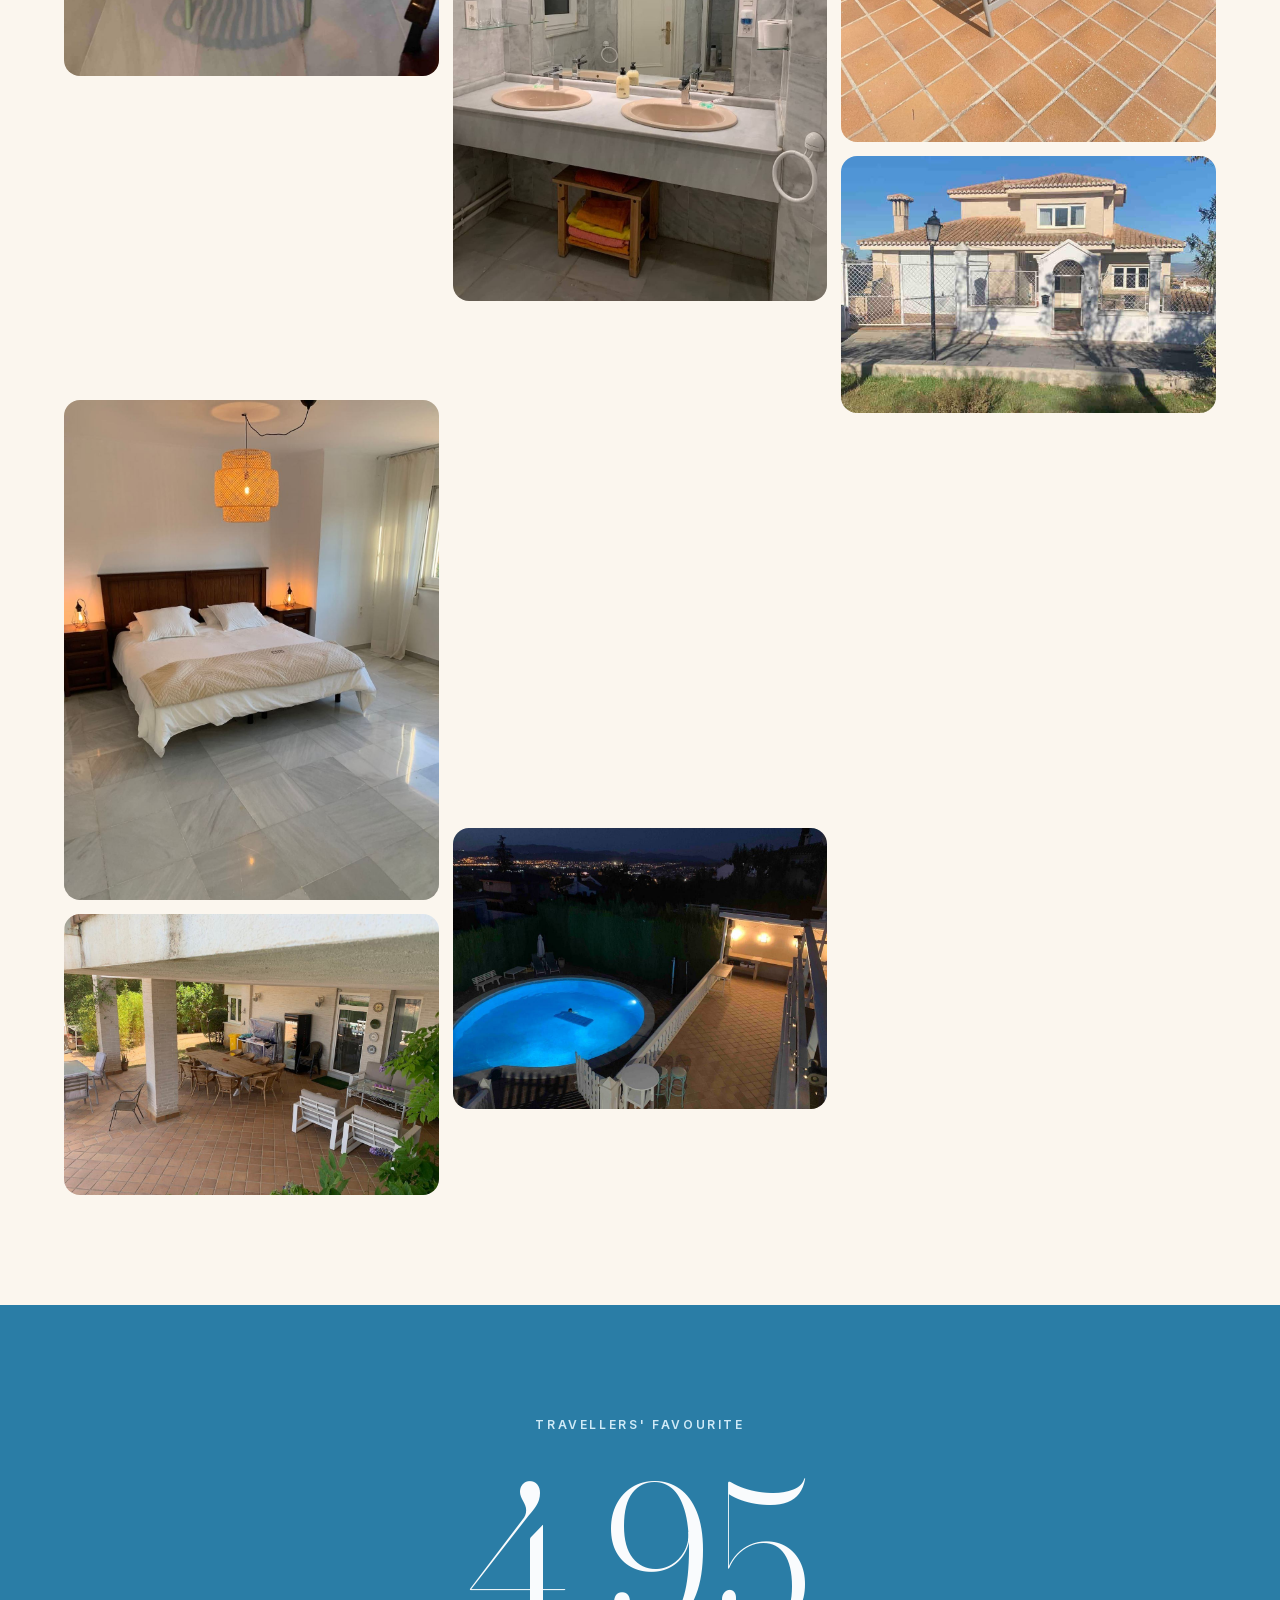
==== commit 20e6a434: "Banner rojo destacado con el ahorro por reserva directa Co-Authored-By: Claude Sonnet 5.5 <noreply@a" ====
--- a/site/index.html
+++ b/site/index.html
@@ -13,7 +13,7 @@
 <link rel="preload" href="fonts/fraunces-normal-300-latin.woff2" as="font" type="font/woff2" crossorigin>
 <link rel="stylesheet" href="css/fonts.css?v=1792588030">
 <link rel="stylesheet" href="vendor/leaflet/leaflet.min.css?v=1792588030">
-<link rel="stylesheet" href="css/style.css?v=1792588030">
+<link rel="stylesheet" href="css/style.css?v=1792590055">
 <script type="application/ld+json">
 {"@context":"https://schema.org","@type":"VacationRental","name":"Villa Mare","description":"Villa con piscina de agua salada y jardín de más de 1.000 m² en La Zubia, Granada, junto a Sierra Nevada.","address":{"@type":"PostalAddress","addressLocality":"La Zubia","addressRegion":"Granada","addressCountry":"ES"},"image":["img/hero.jpg","img/piscina.jpg","img/salon.jpg"],"numberOfRooms":7,"occupancy":{"@type":"QuantitativeValue","minValue":16},"petsAllowed":true,"aggregateRating":{"@type":"AggregateRating","ratingValue":4.95,"reviewCount":55,"bestRating":5},"checkinTime":"16:00","checkoutTime":"11:00"}
 </script>
@@ -274,6 +274,6 @@
 <script src="js/config.js?v=1792588030"></script>
 <script src="js/en.js?v=1792588030"></script>
 <script src="js/i18n.js?v=1792588030"></script>
-<script src="js/main.js?v=1792588030"></script>
+<script src="js/main.js?v=1792590055"></script>
 </body>
 </html>
--- a/site/css/style.css
+++ b/site/css/style.css
@@ -331,3 +331,9 @@
 .env-vid .slot{position:absolute;inset:0}
 .env-vid figcaption{position:absolute;left:0;right:0;bottom:0;padding:70px 20px 16px;color:#fff;font-family:var(--serif);font-size:1.2rem;font-weight:300;background:linear-gradient(0deg,rgba(20,10,0,.65),transparent);z-index:2}
 @media(max-width:860px){.env-grid{grid-template-columns:minmax(0,1fr)}.env-vid{min-height:380px}}
+
+.ddban{display:flex;align-items:center;gap:14px;background:linear-gradient(135deg,#d62828,#b01515);color:#fff;border-radius:14px;padding:12px 16px;margin-bottom:12px;box-shadow:0 6px 18px rgba(176,21,21,.28)}
+.ddban b{font-family:Fraunces,serif;font-size:1.9rem;line-height:1;white-space:nowrap}
+.ddban span{font-weight:600;font-size:.95rem;line-height:1.25}
+.sum .ddrow{color:#c01818;font-weight:700}
+.sum .was{color:var(--muted);font-weight:400;font-size:.9rem;margin-right:4px}
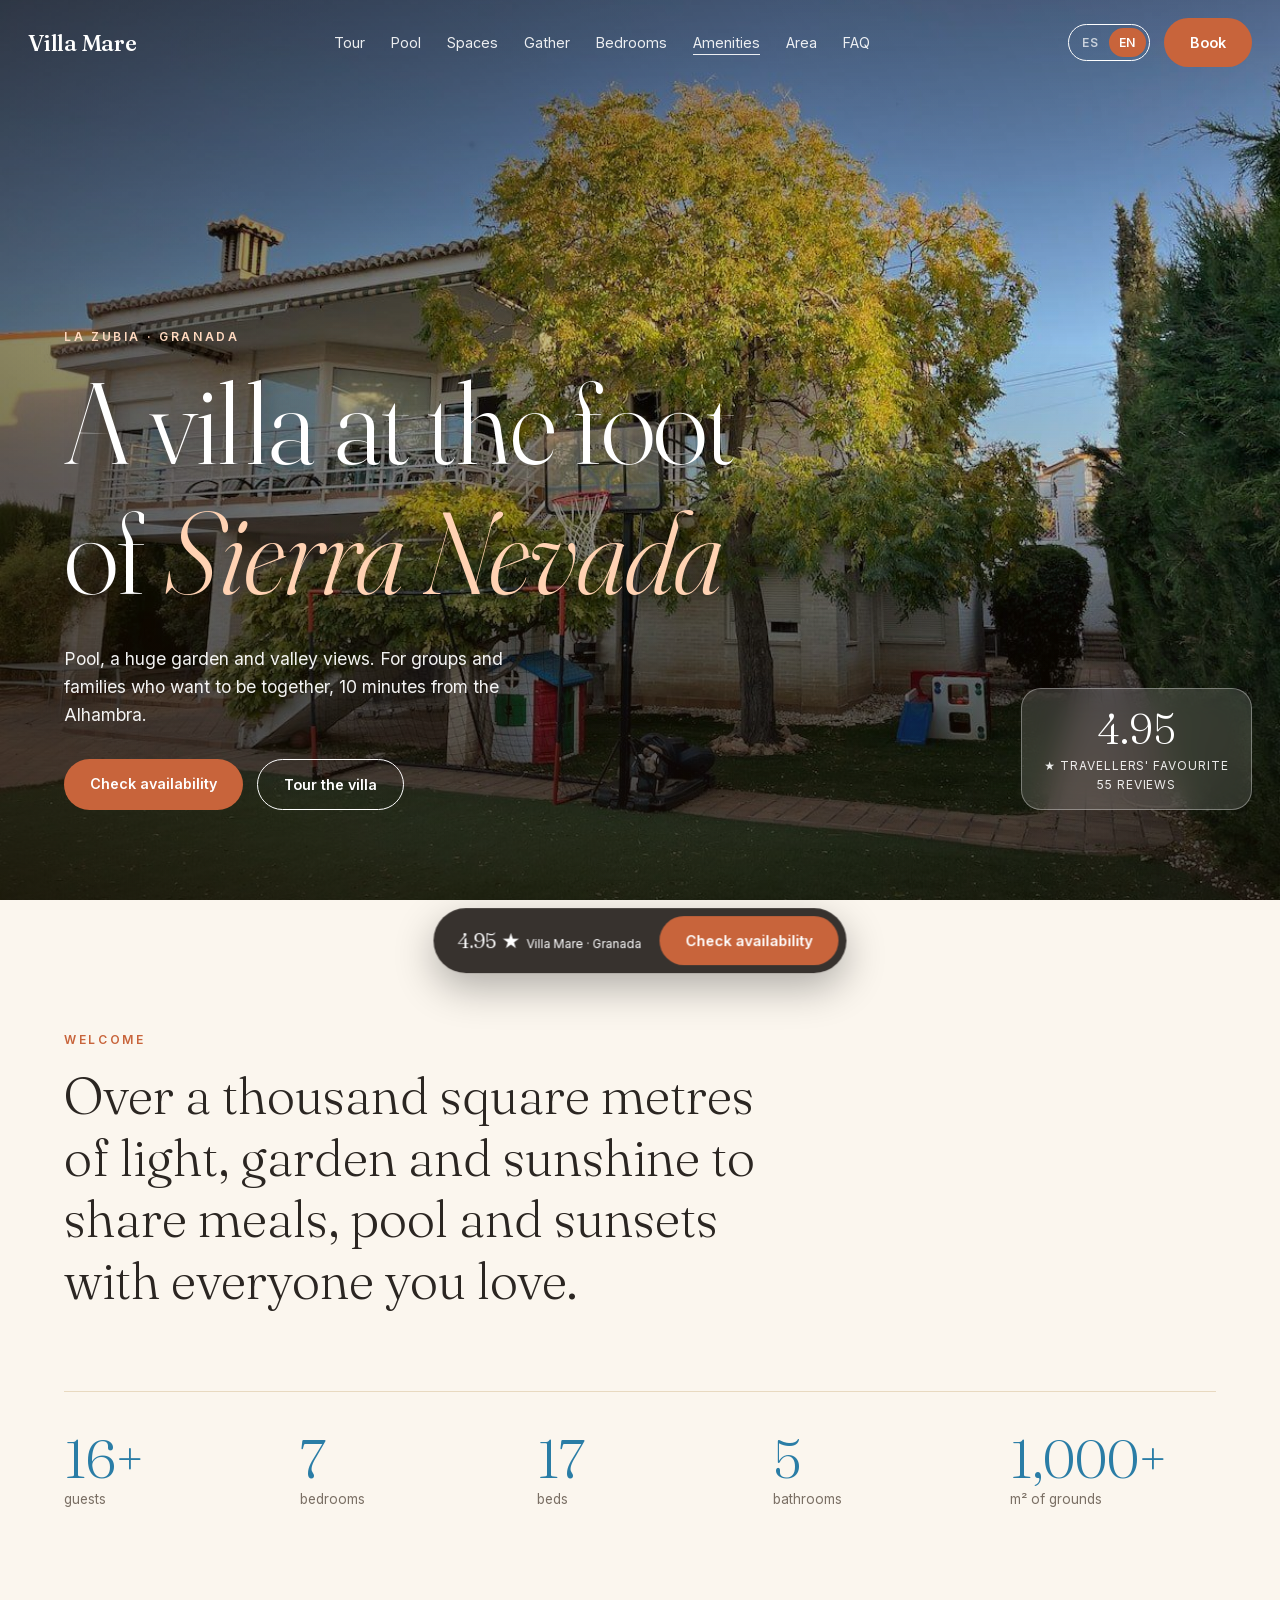
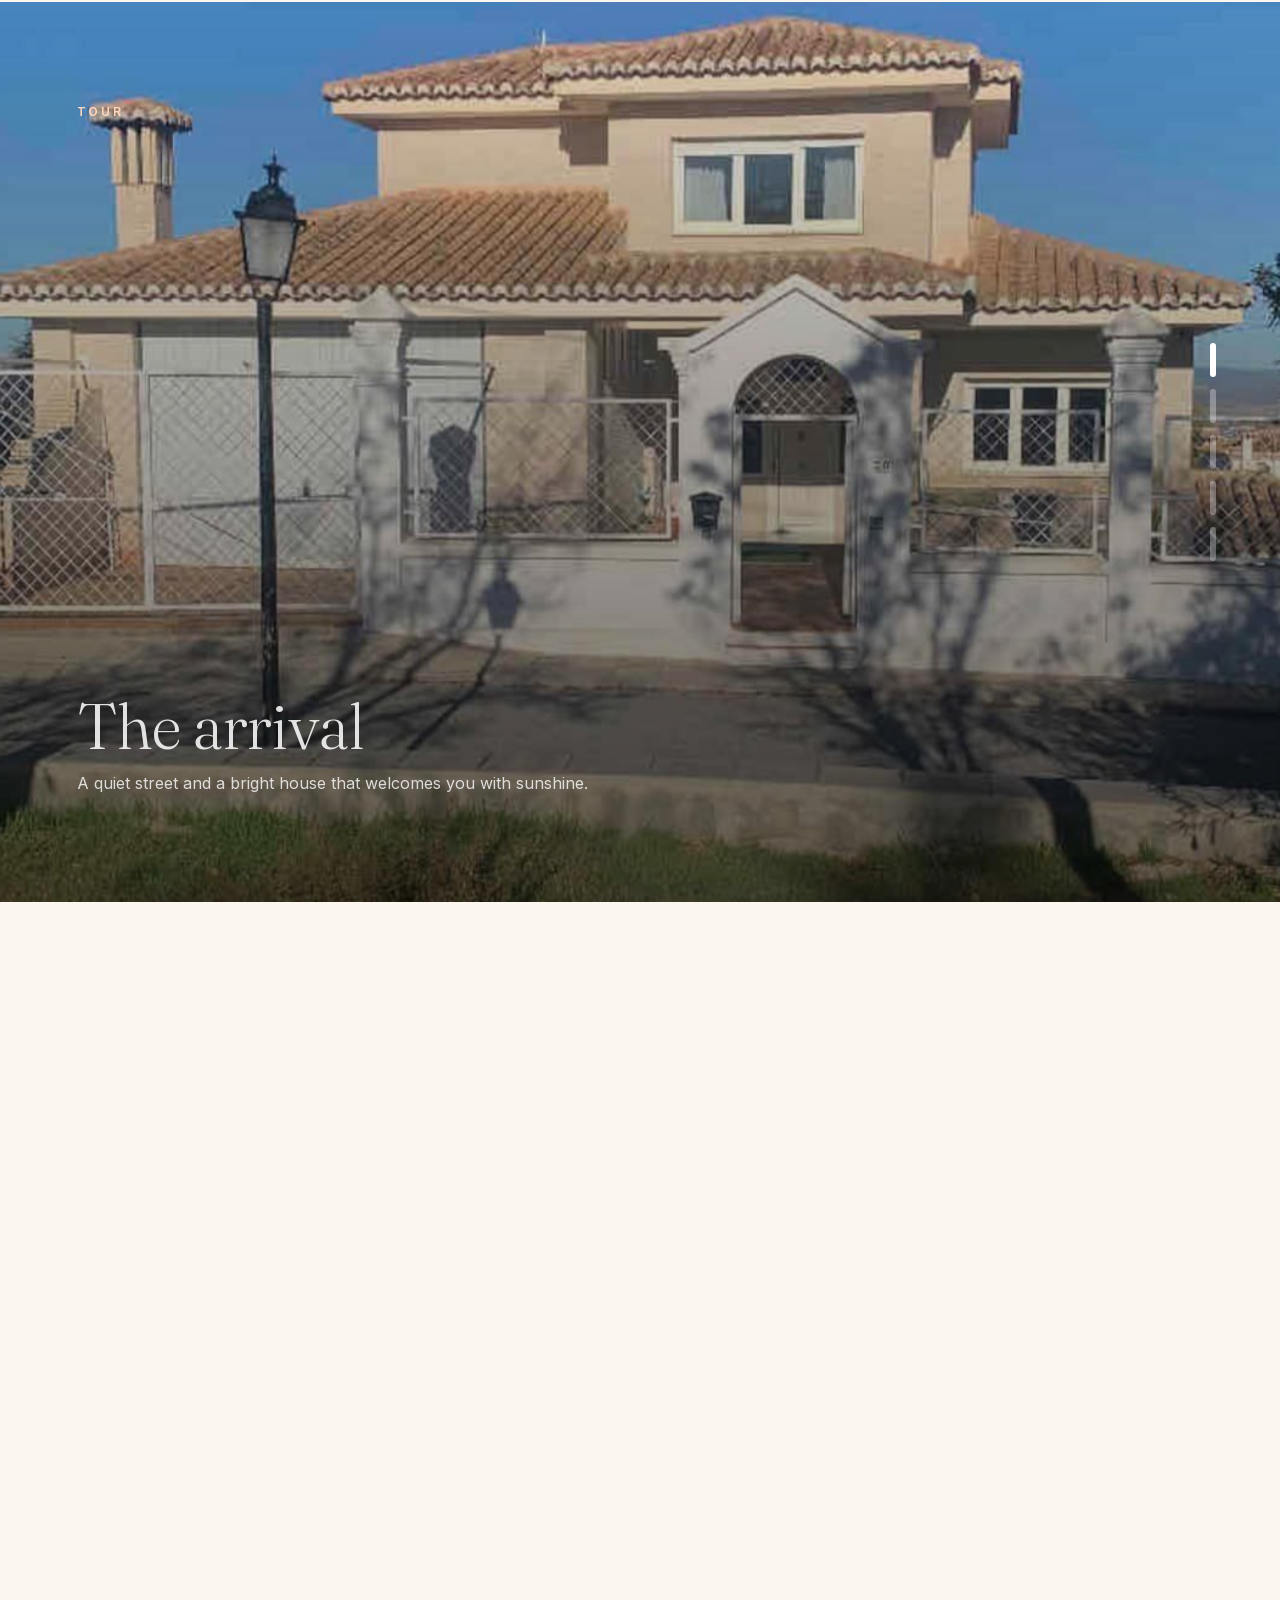
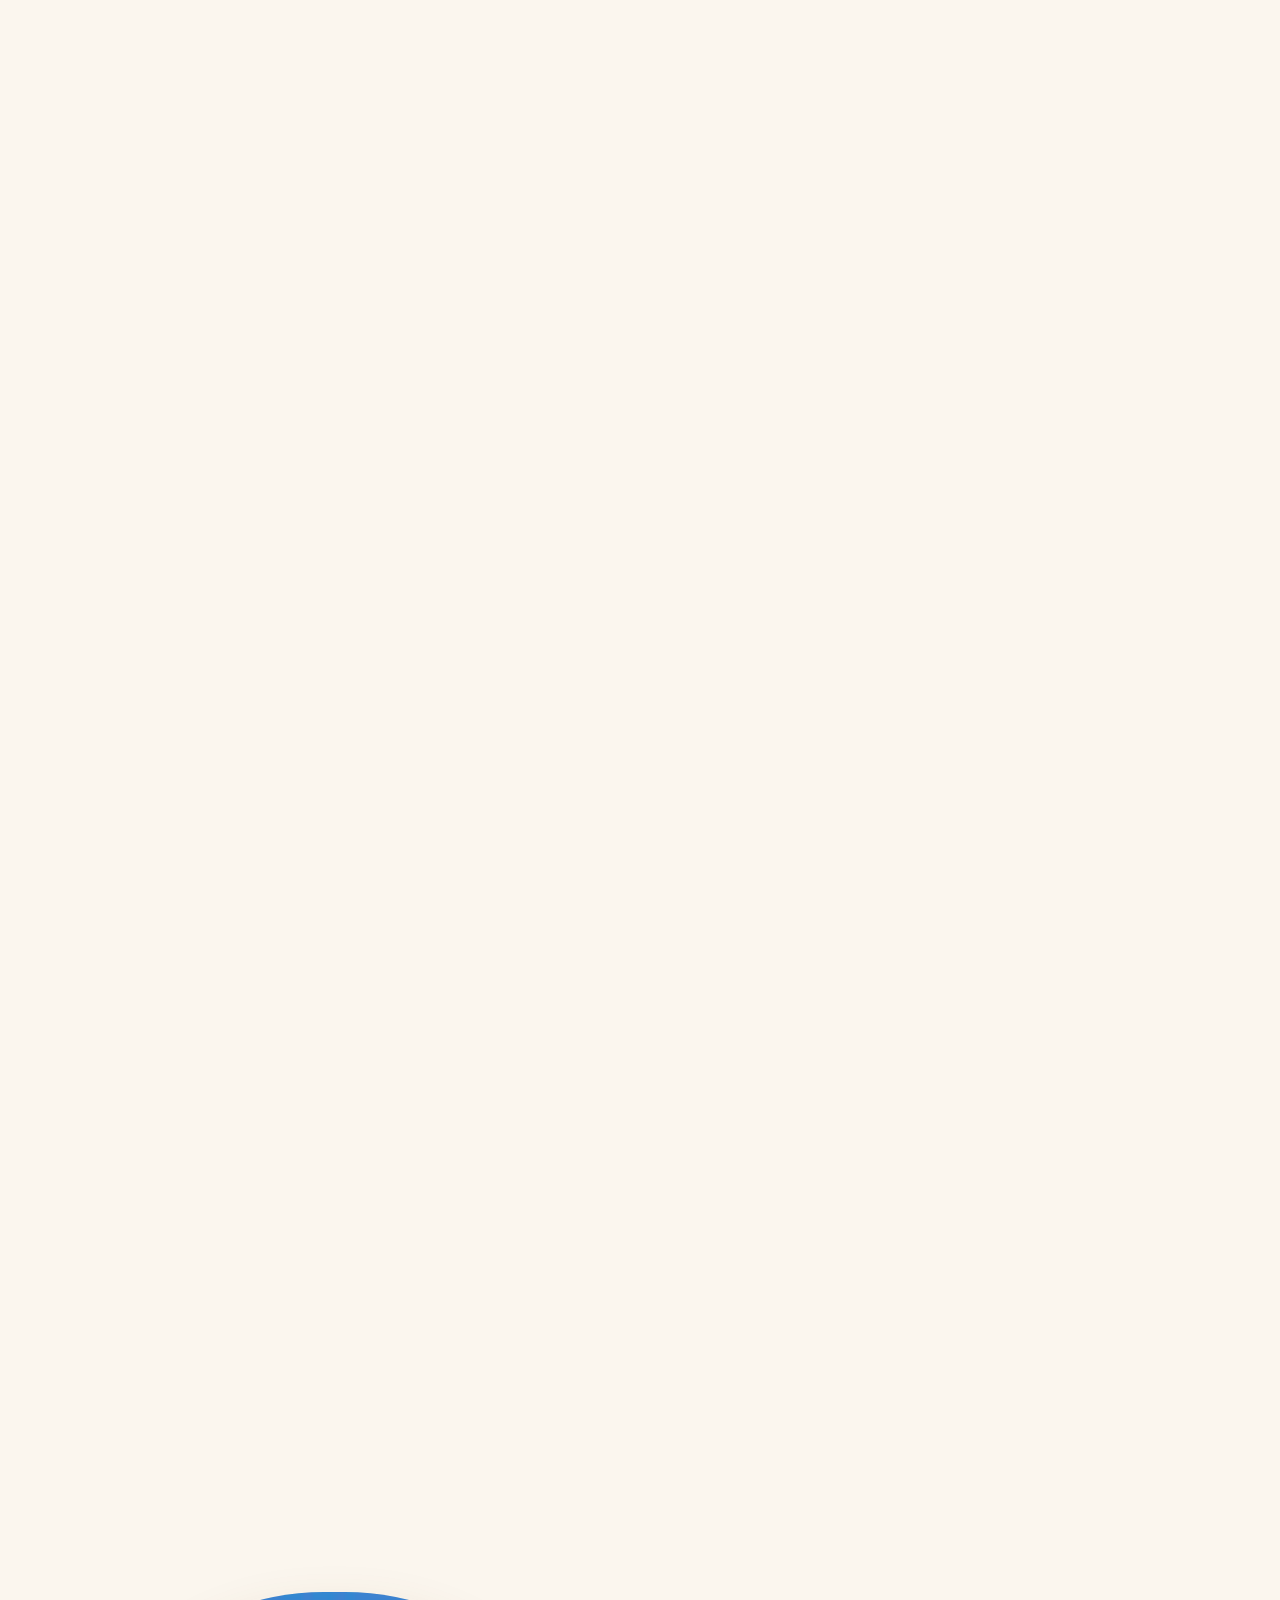
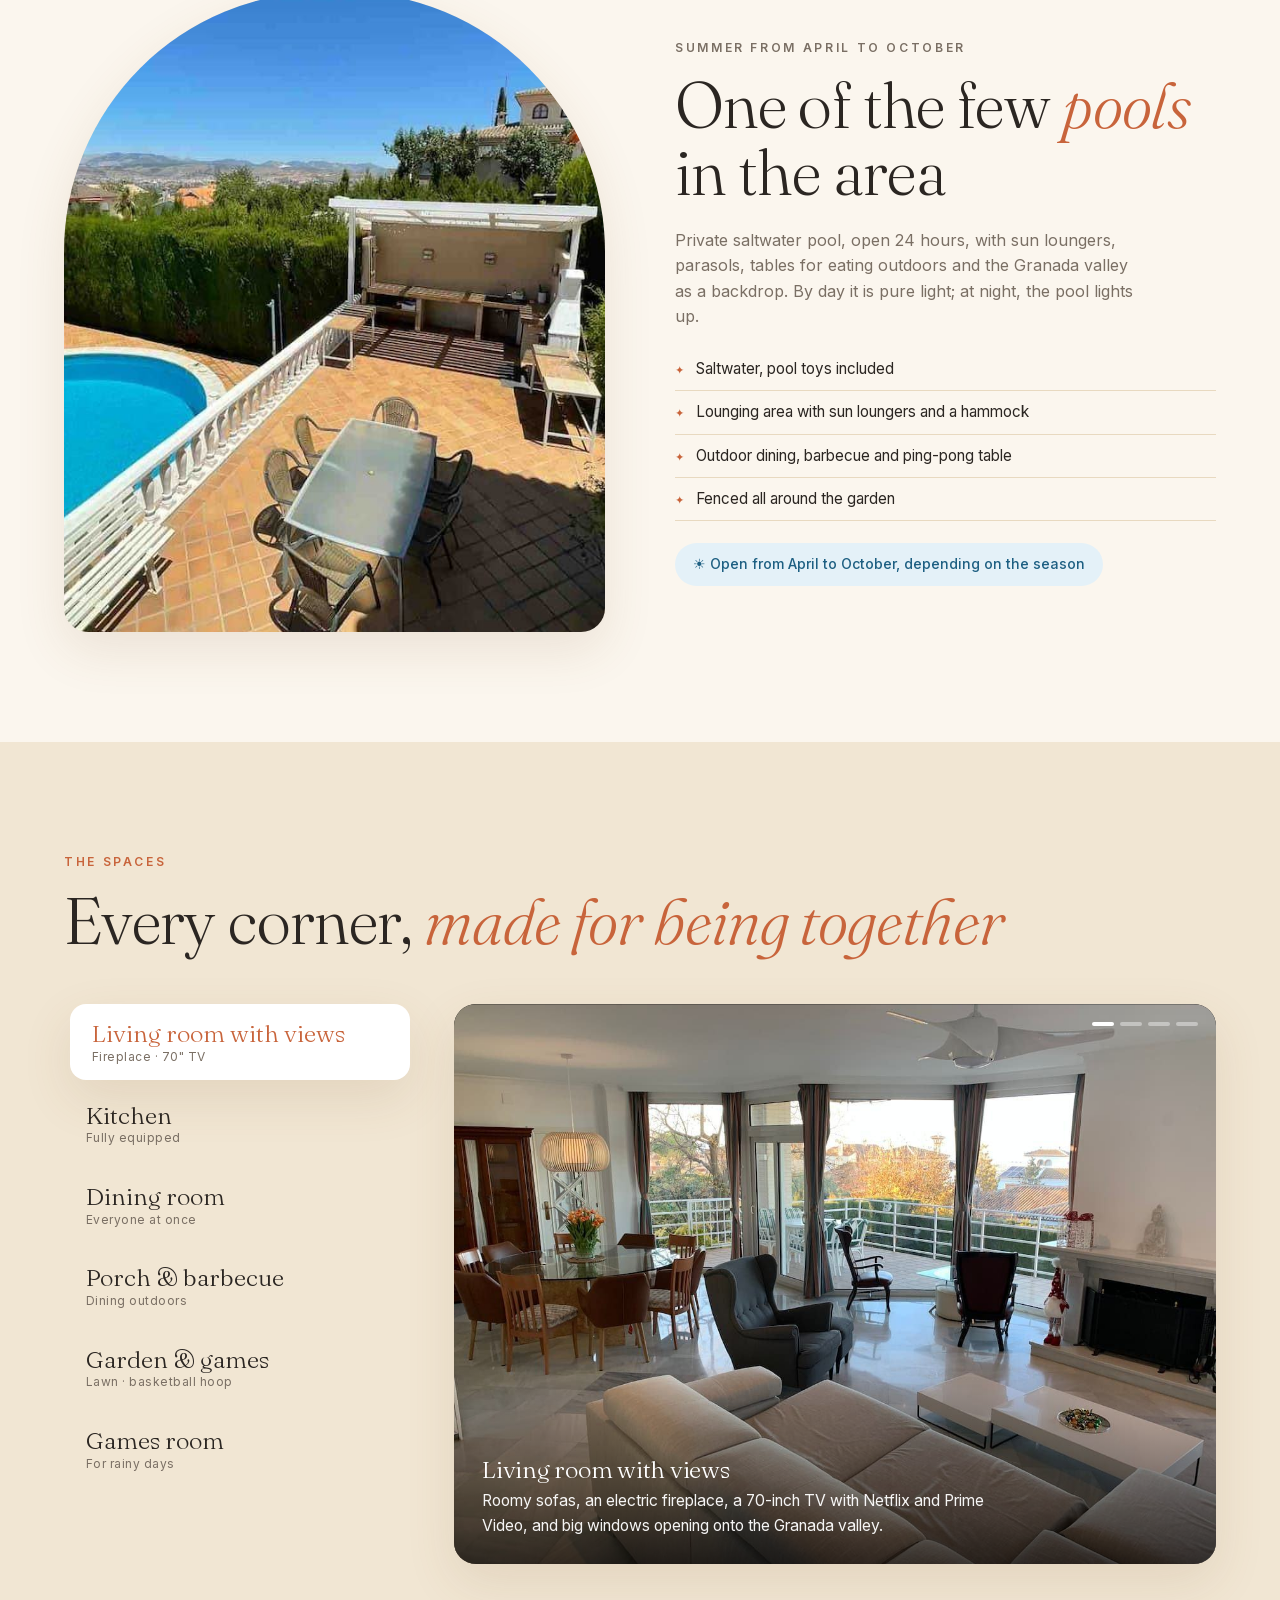
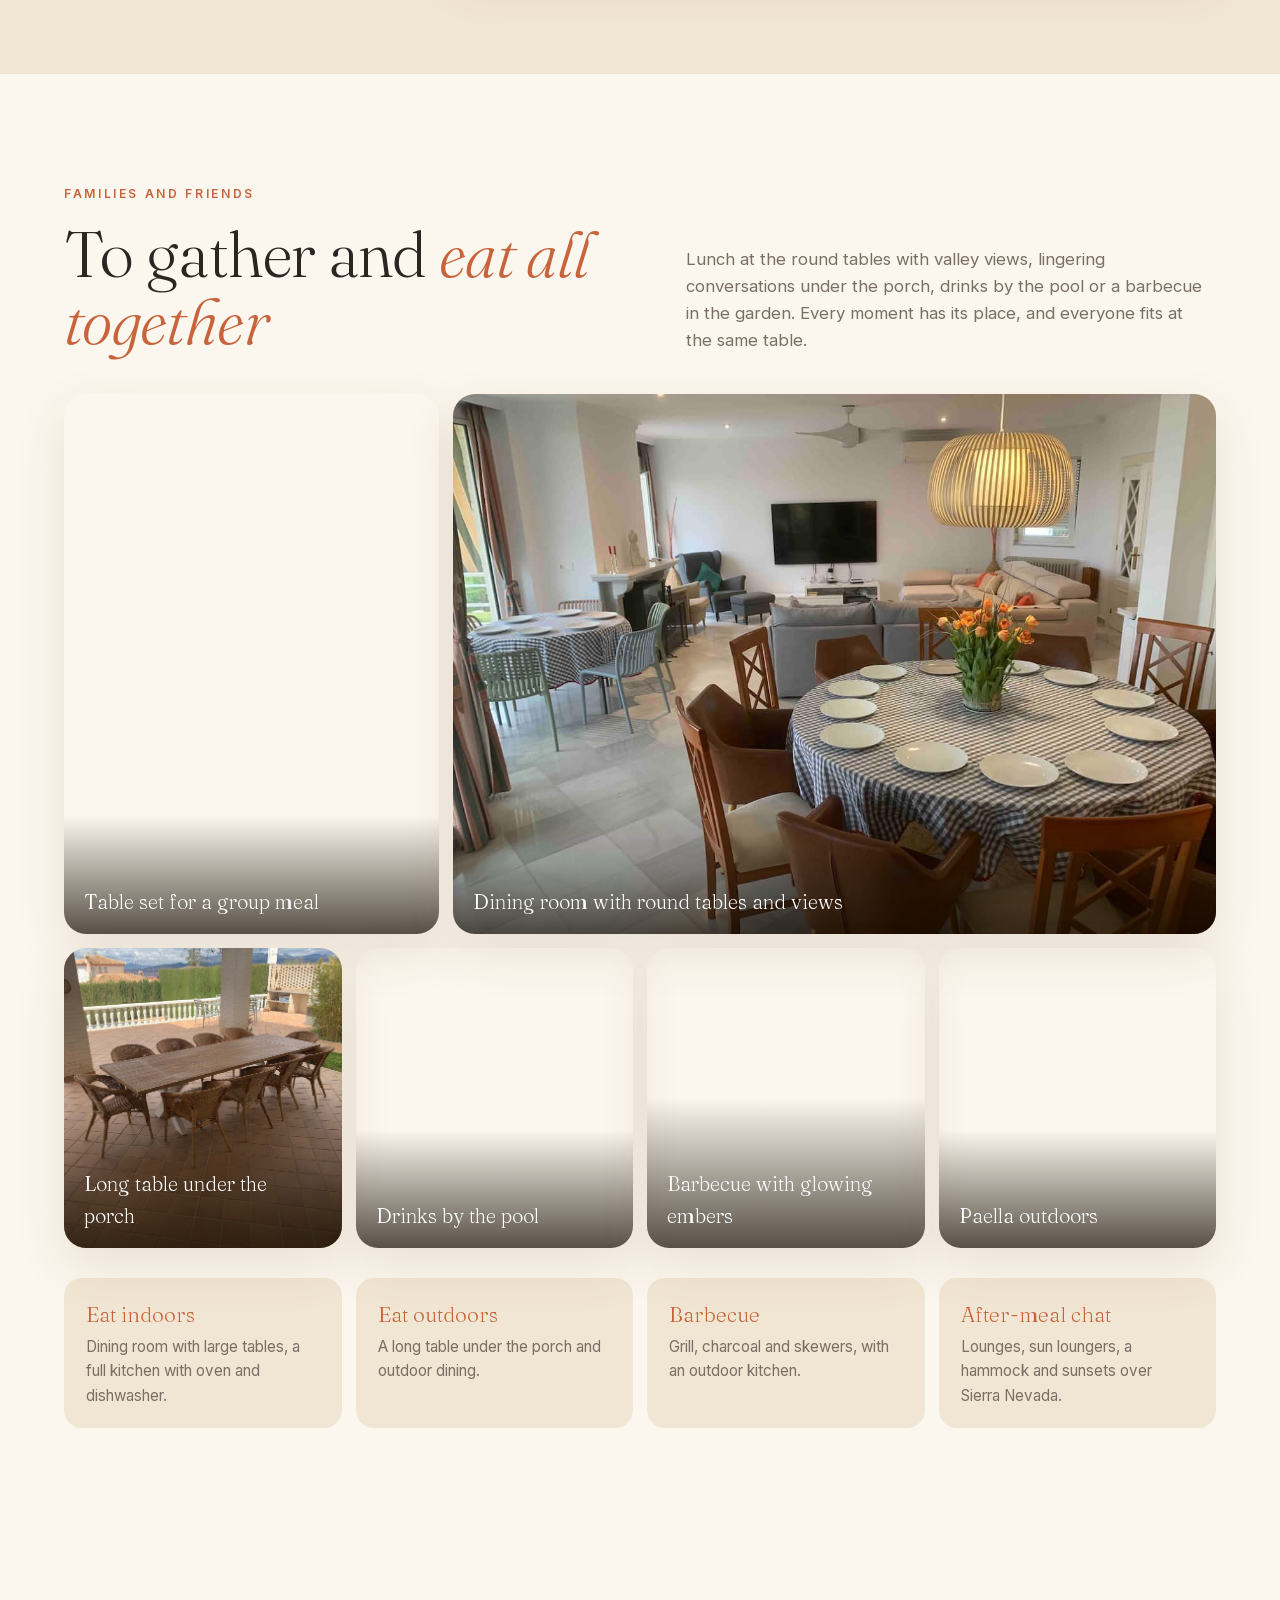
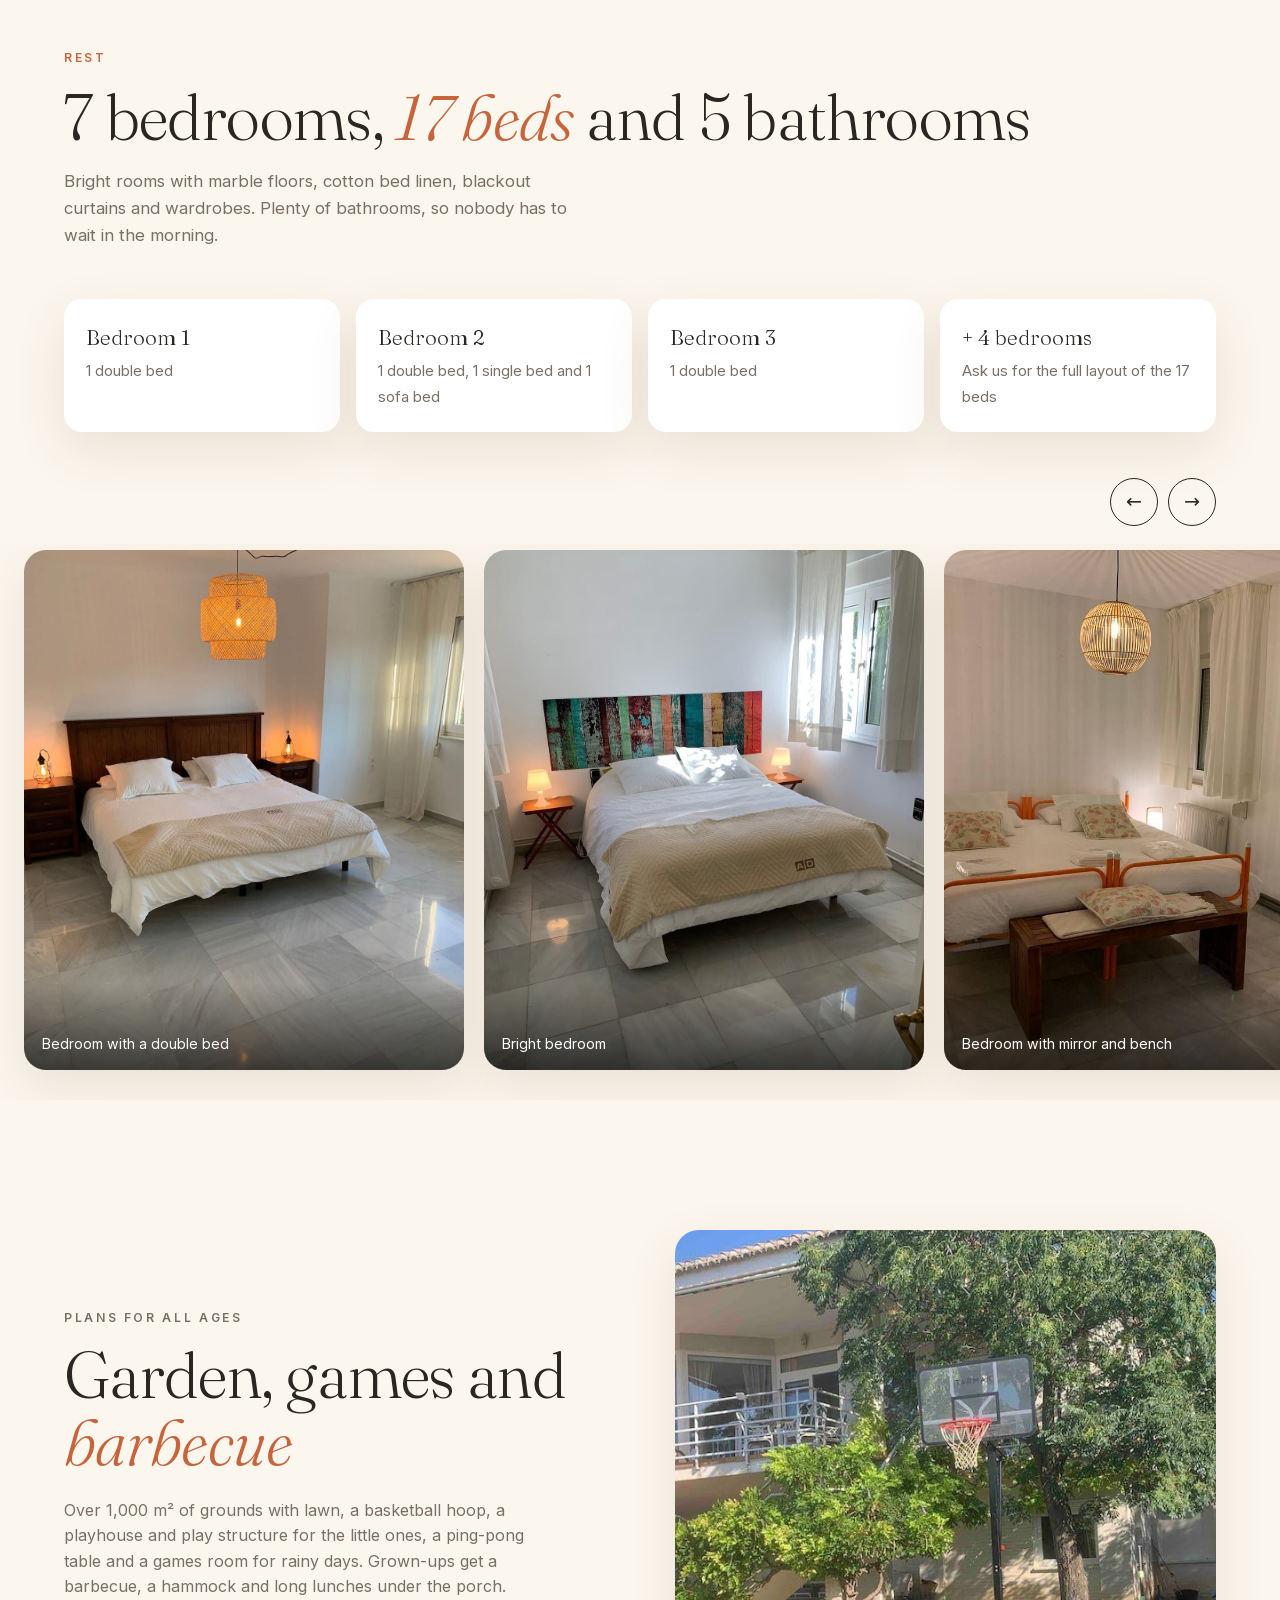
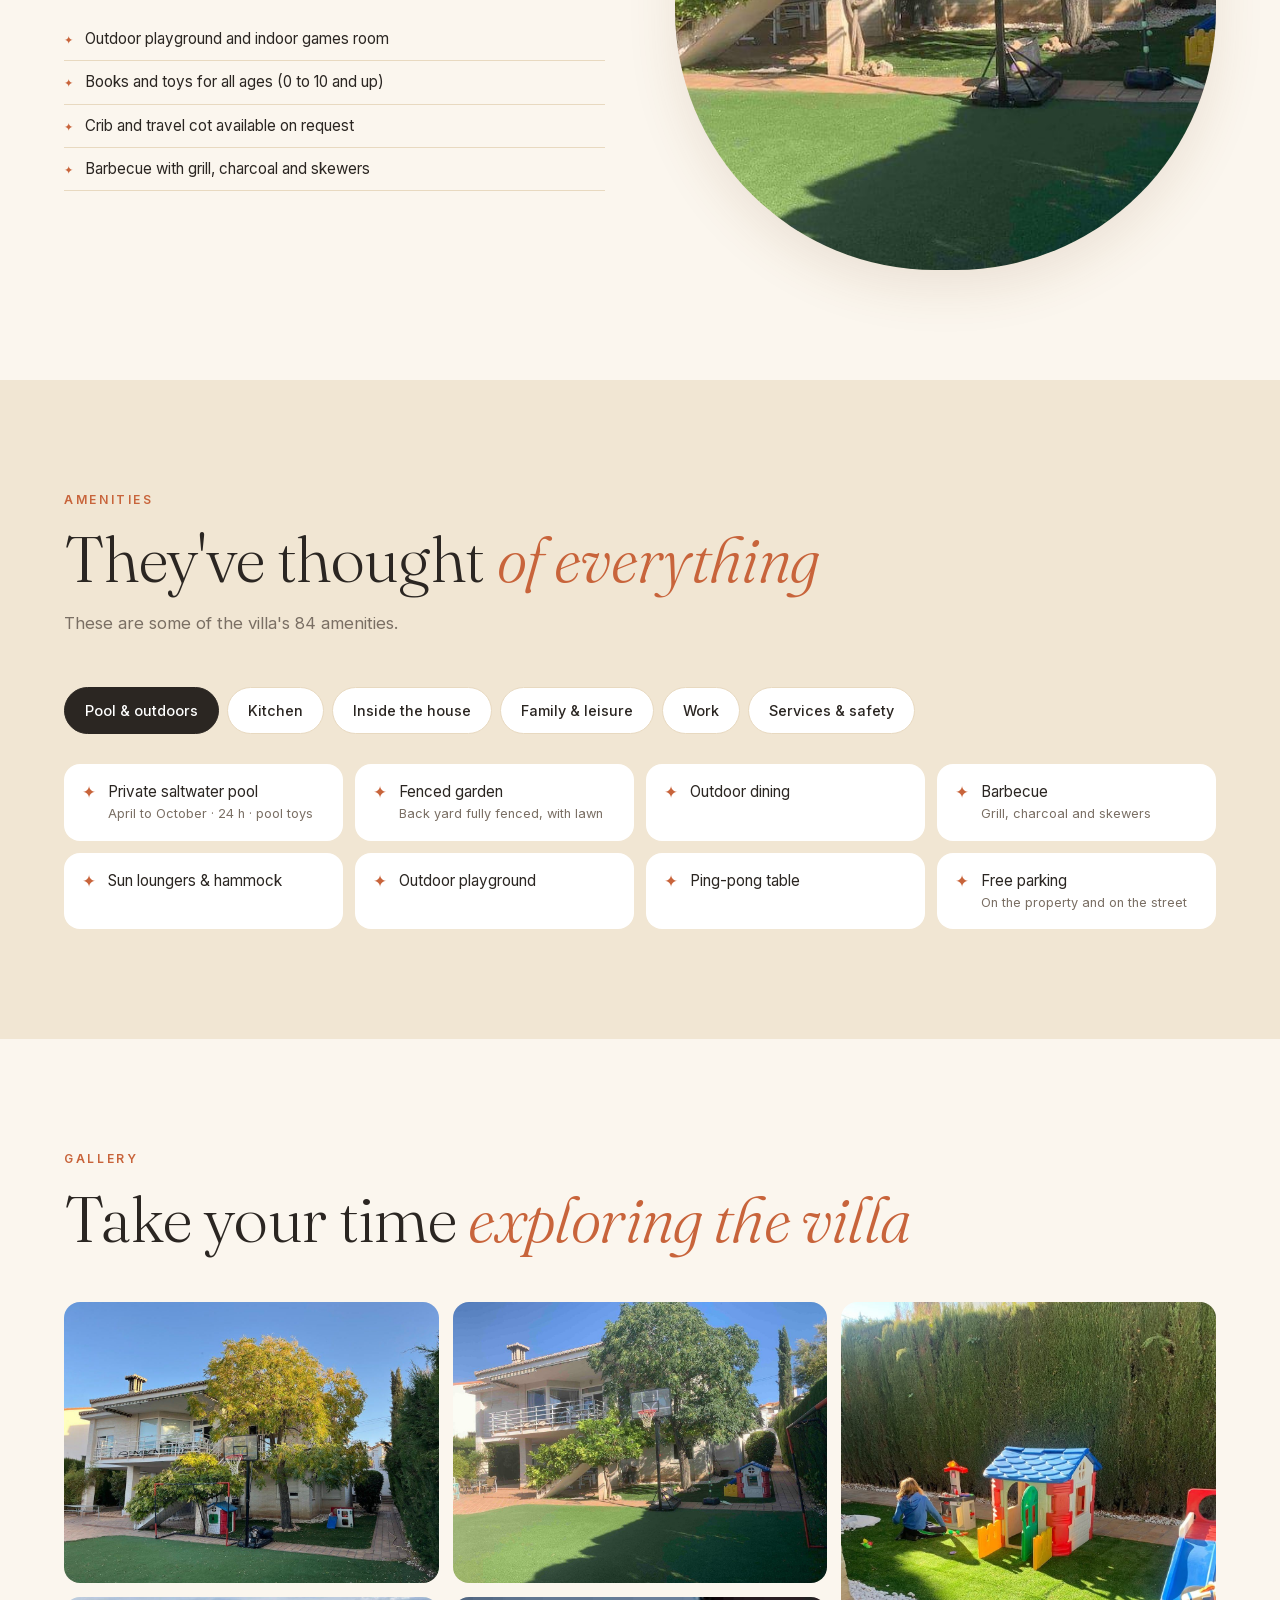
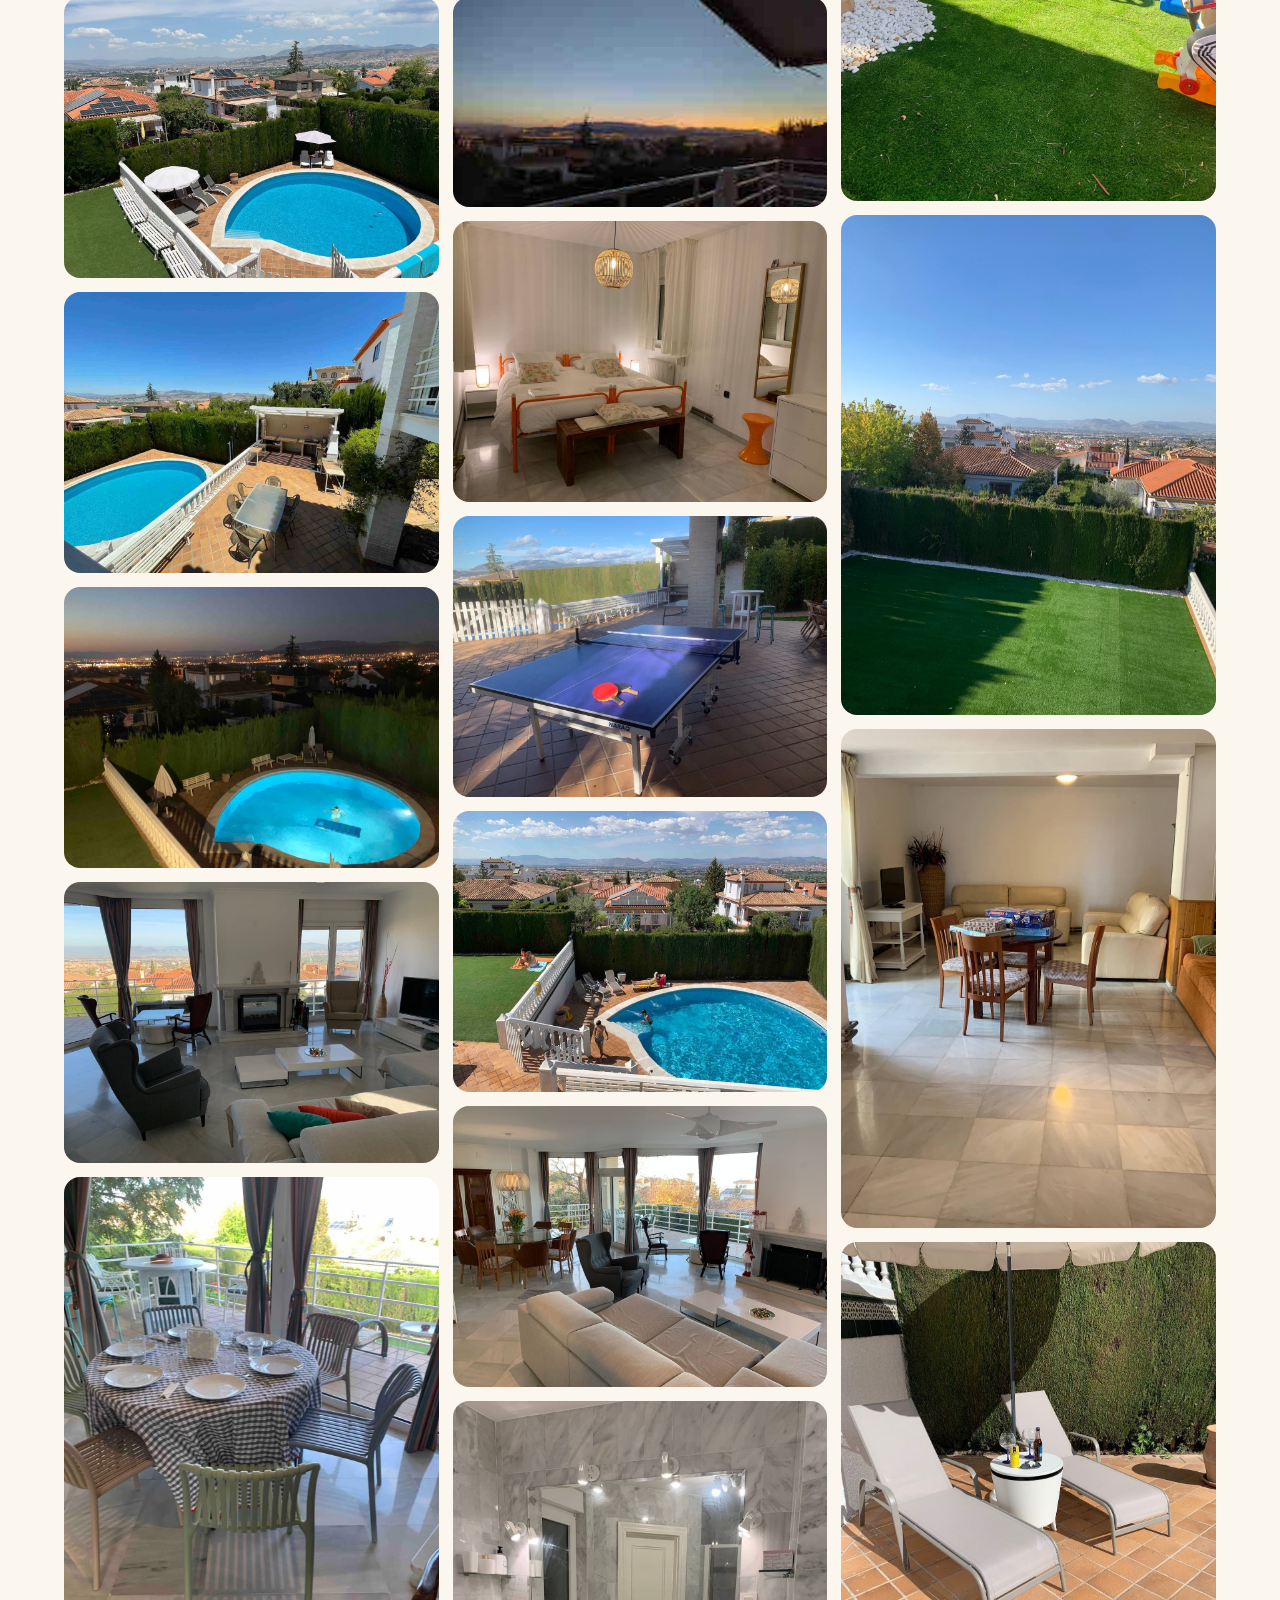
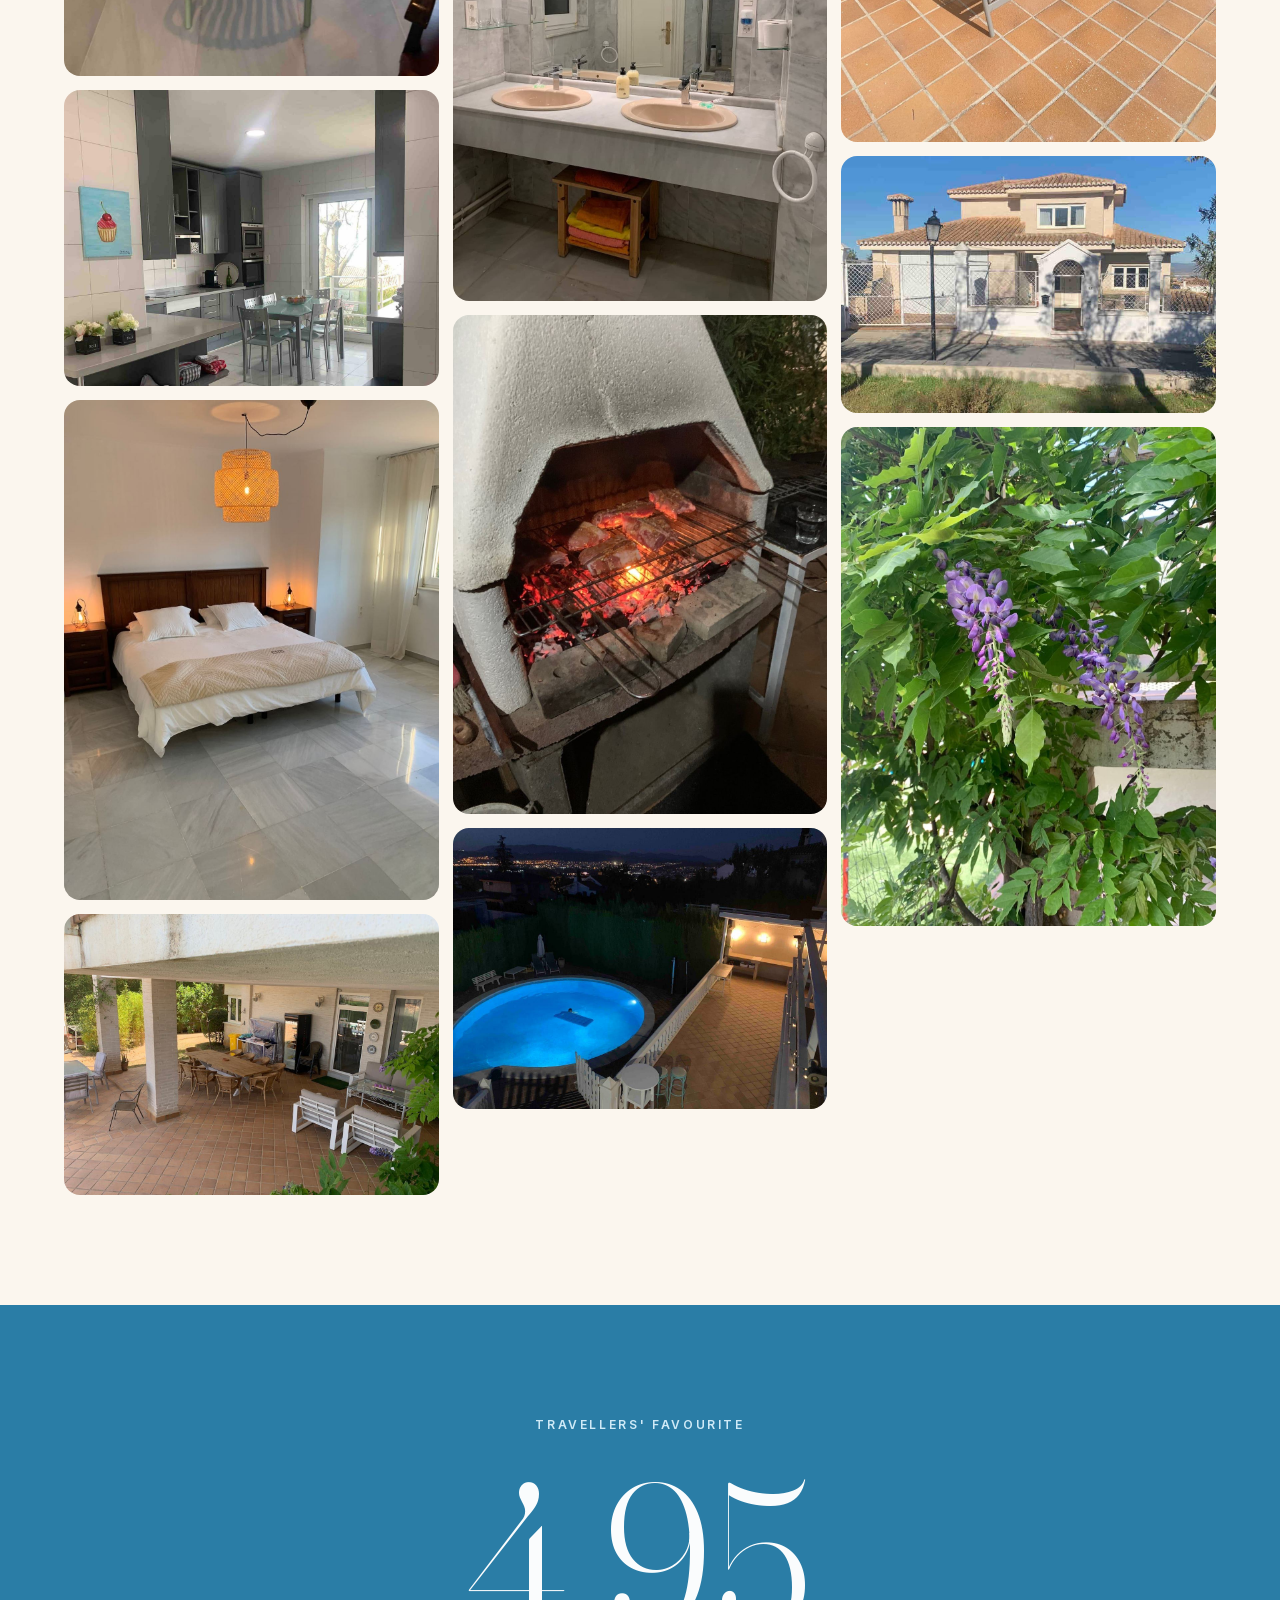
==== commit 411f1697: "Email de contacto: villamaregranada@gmail.com Co-Authored-By: Claude Sonnet 5.5 <noreply@anthropic.c" ====
--- a/site/index.html
+++ b/site/index.html
@@ -271,7 +271,7 @@
 <script src="vendor/gsap.min.js?v=1792588030"></script>
 <script src="vendor/ScrollTrigger.min.js?v=1792588030"></script>
 <script src="vendor/leaflet/leaflet.min.js?v=1792588030"></script>
-<script src="js/config.js?v=1792588030"></script>
+<script src="js/config.js?v=1792598165"></script>
 <script src="js/en.js?v=1792588030"></script>
 <script src="js/i18n.js?v=1792588030"></script>
 <script src="js/main.js?v=1792590055"></script>
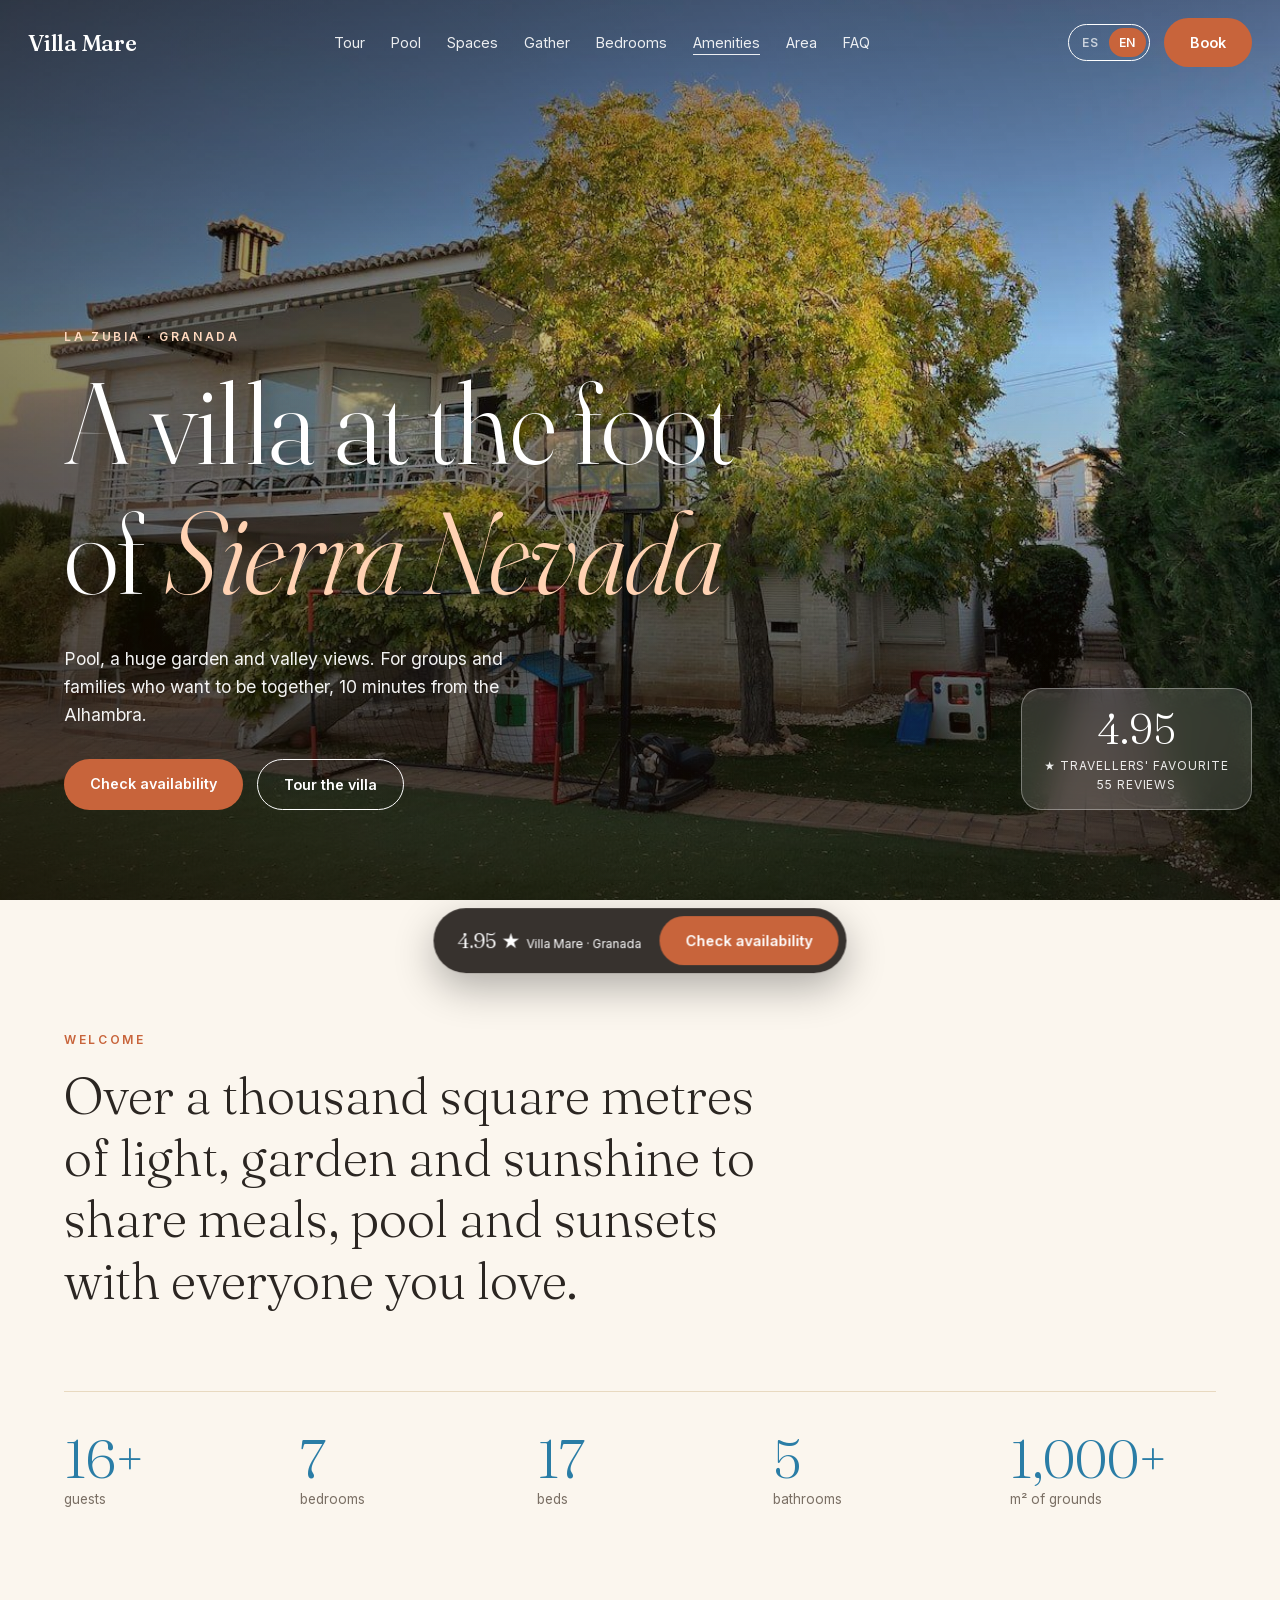
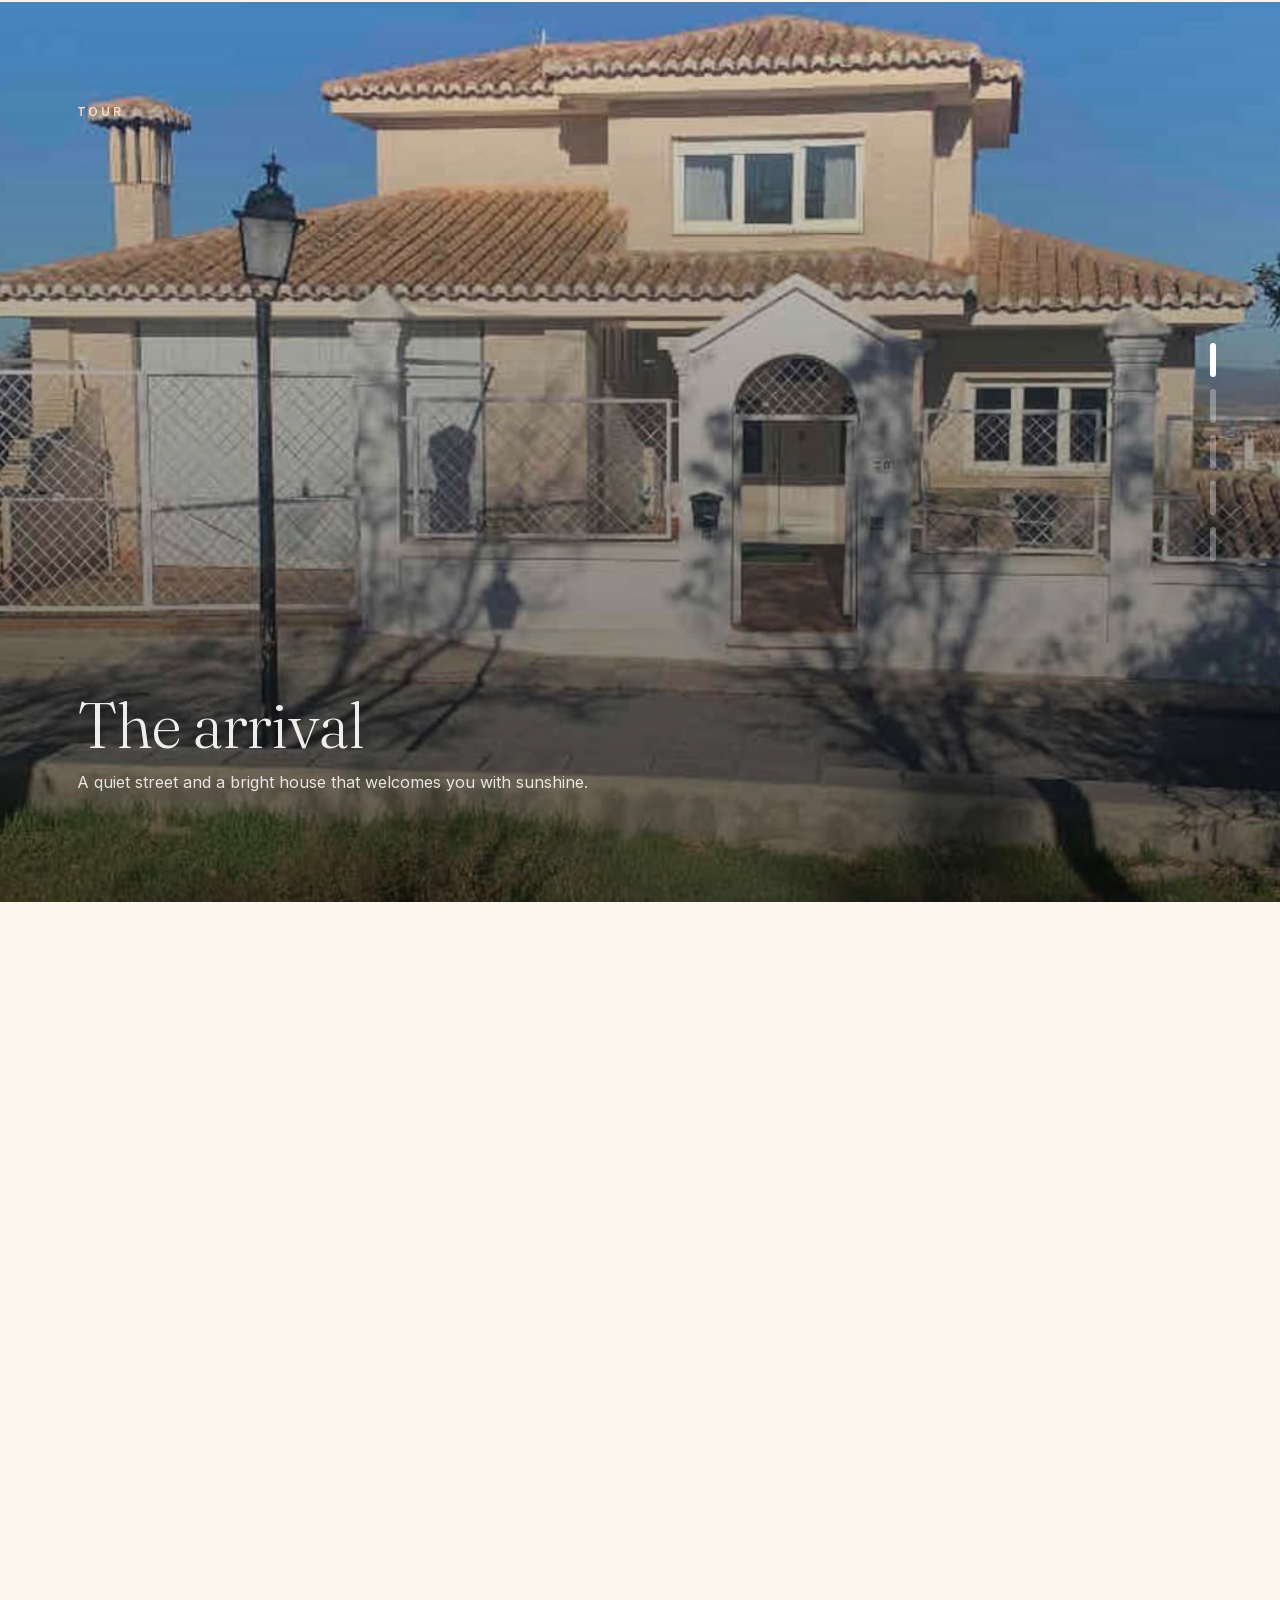
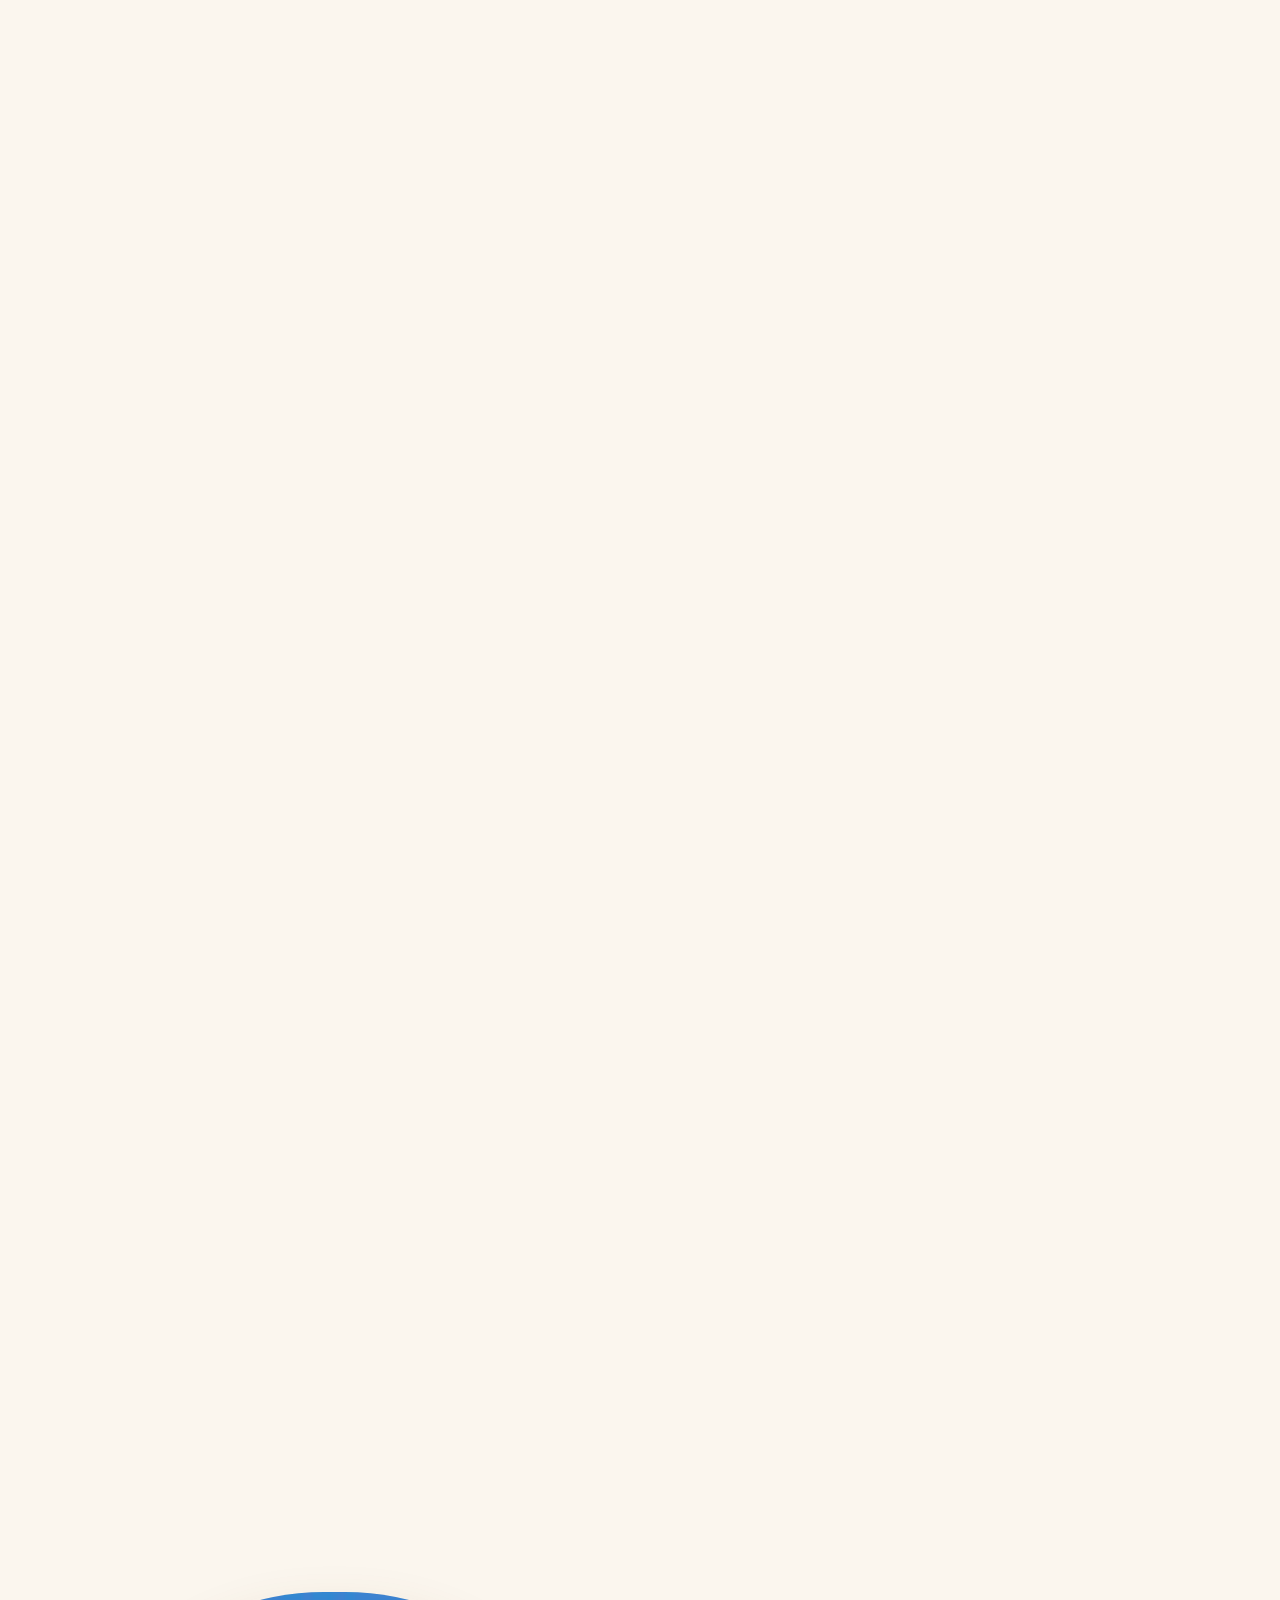
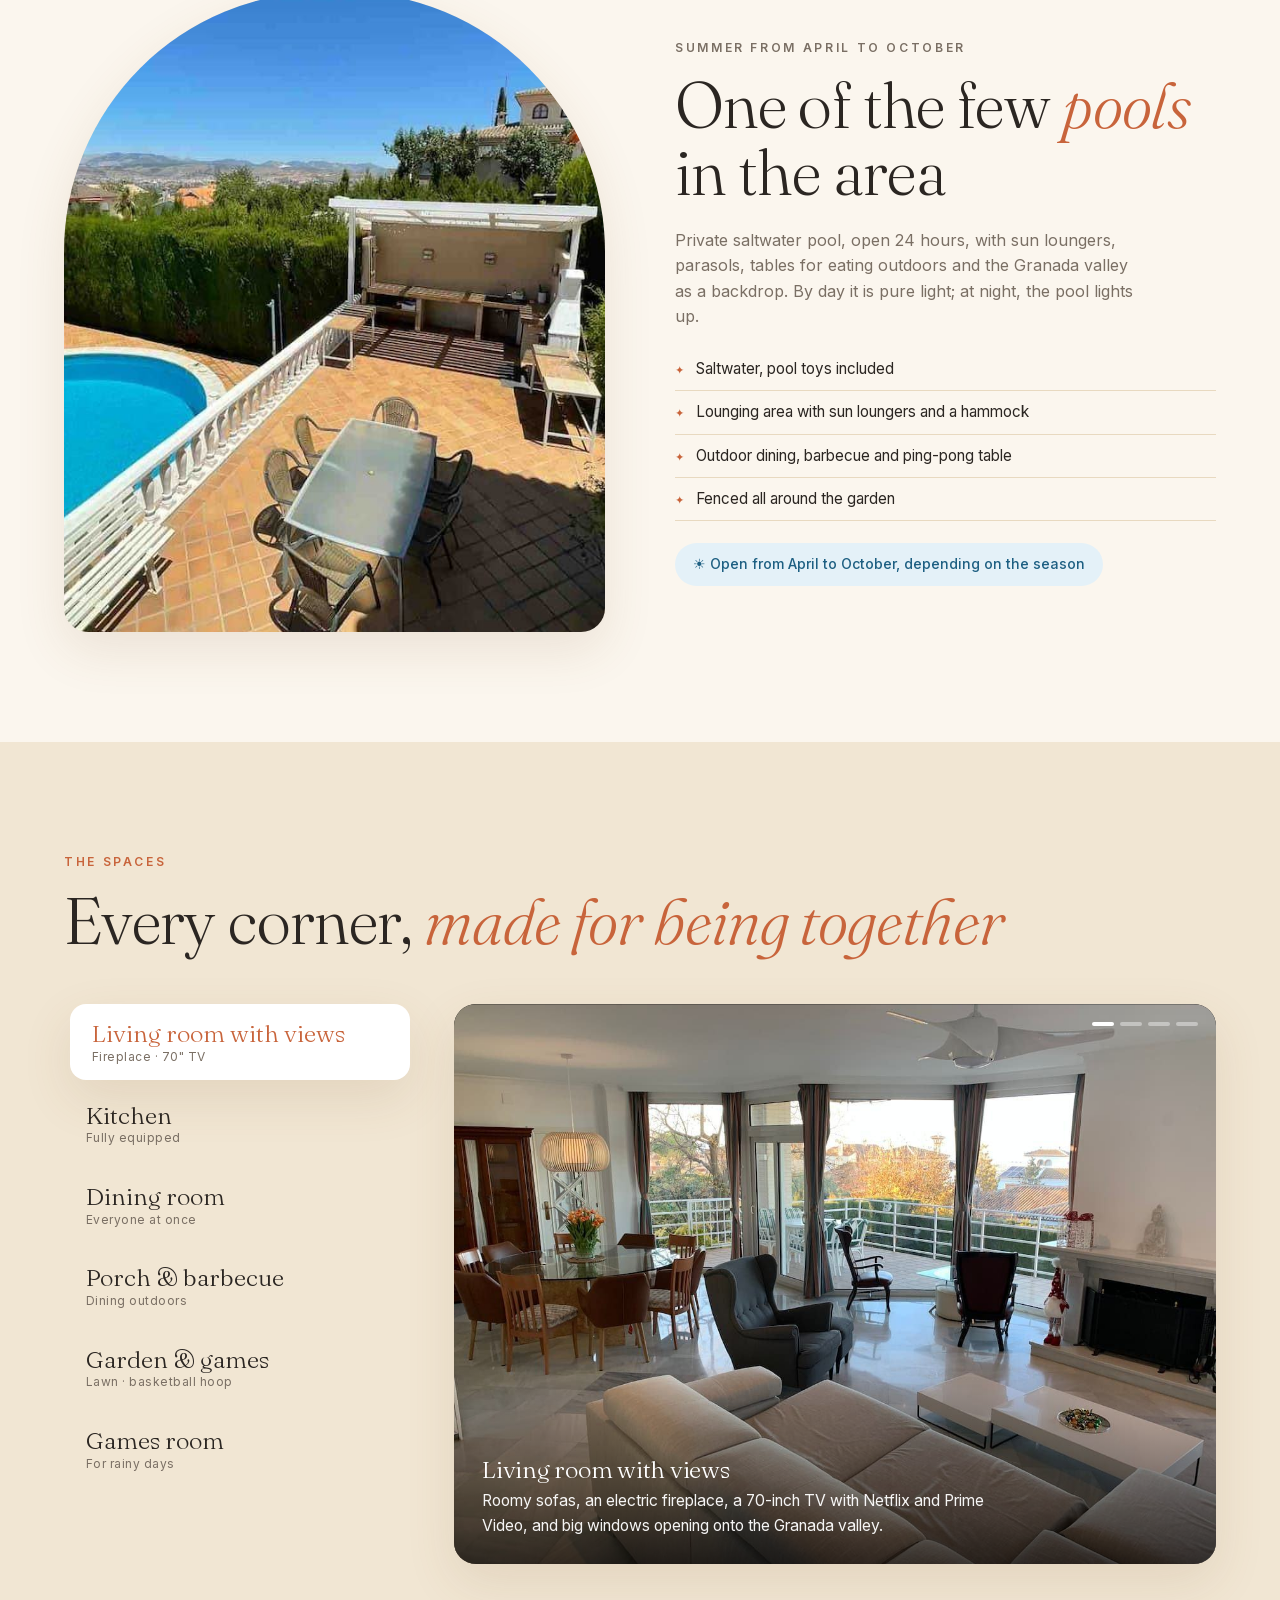
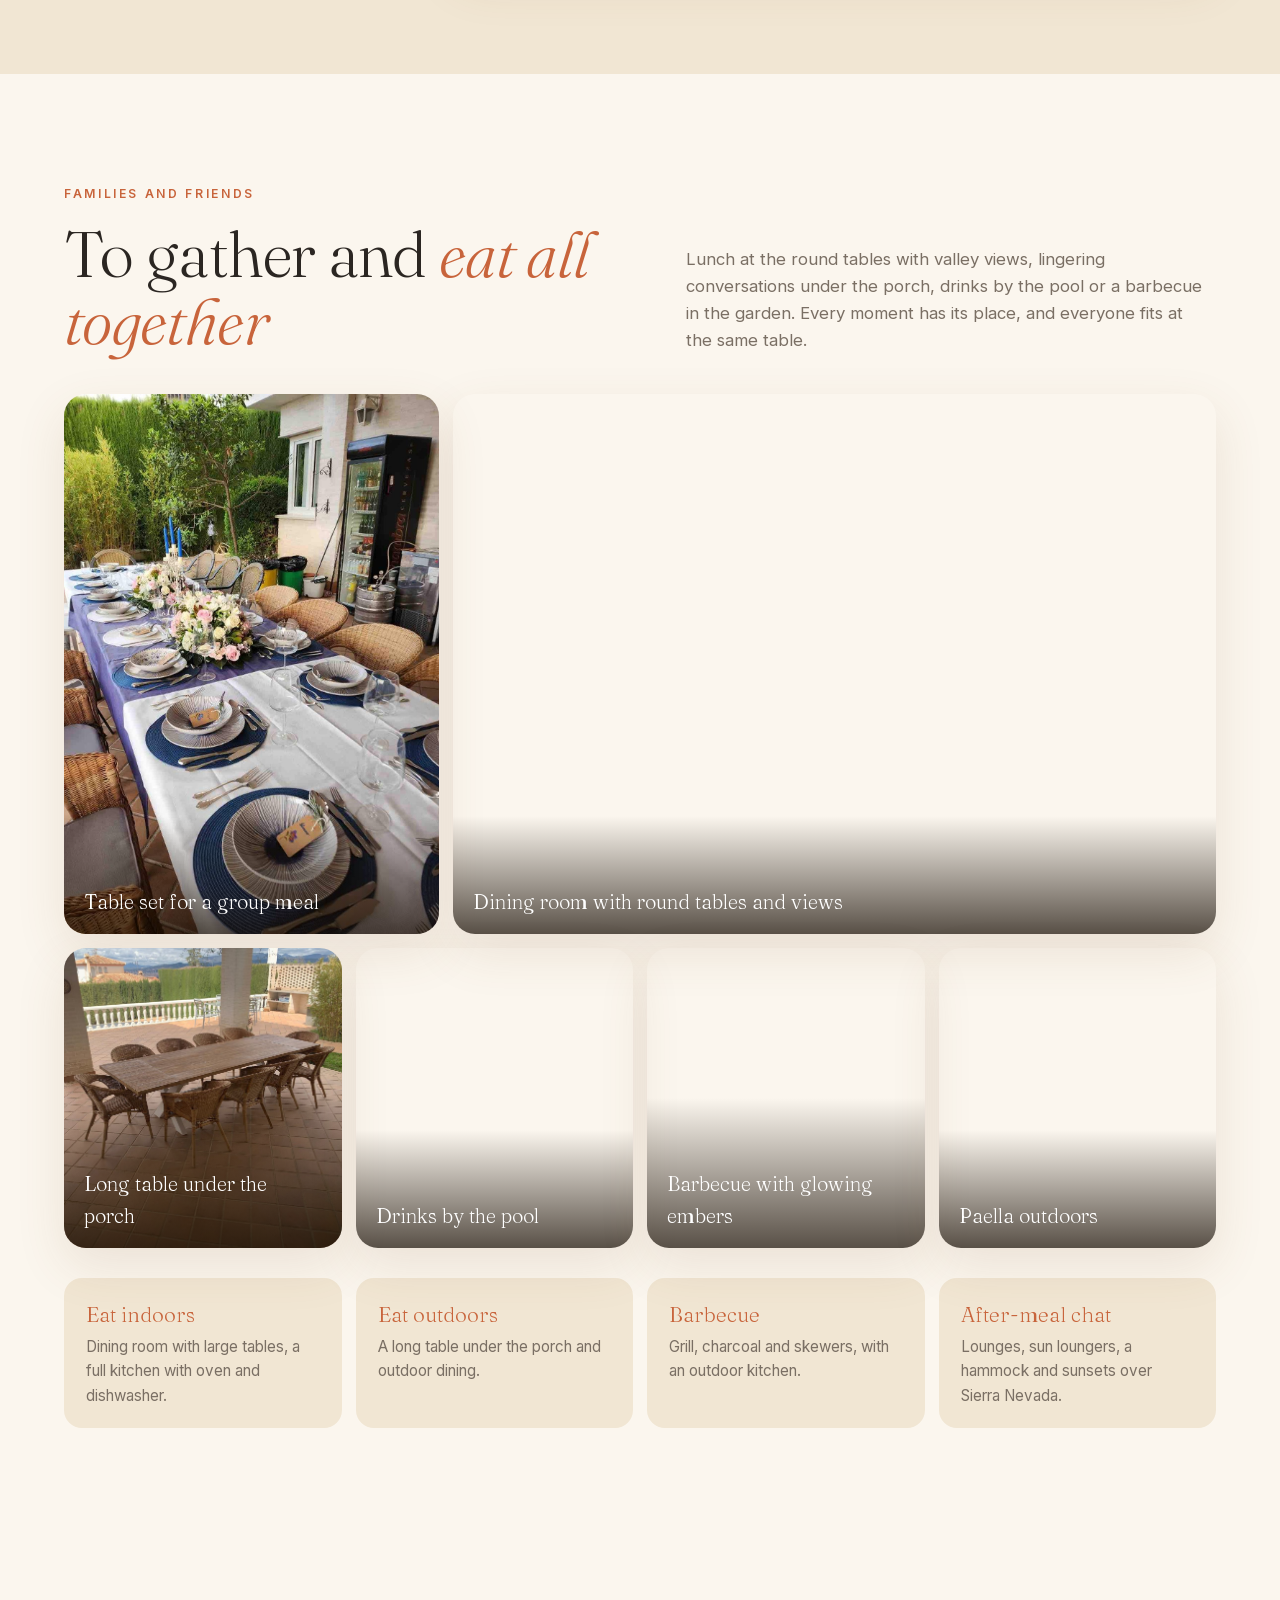
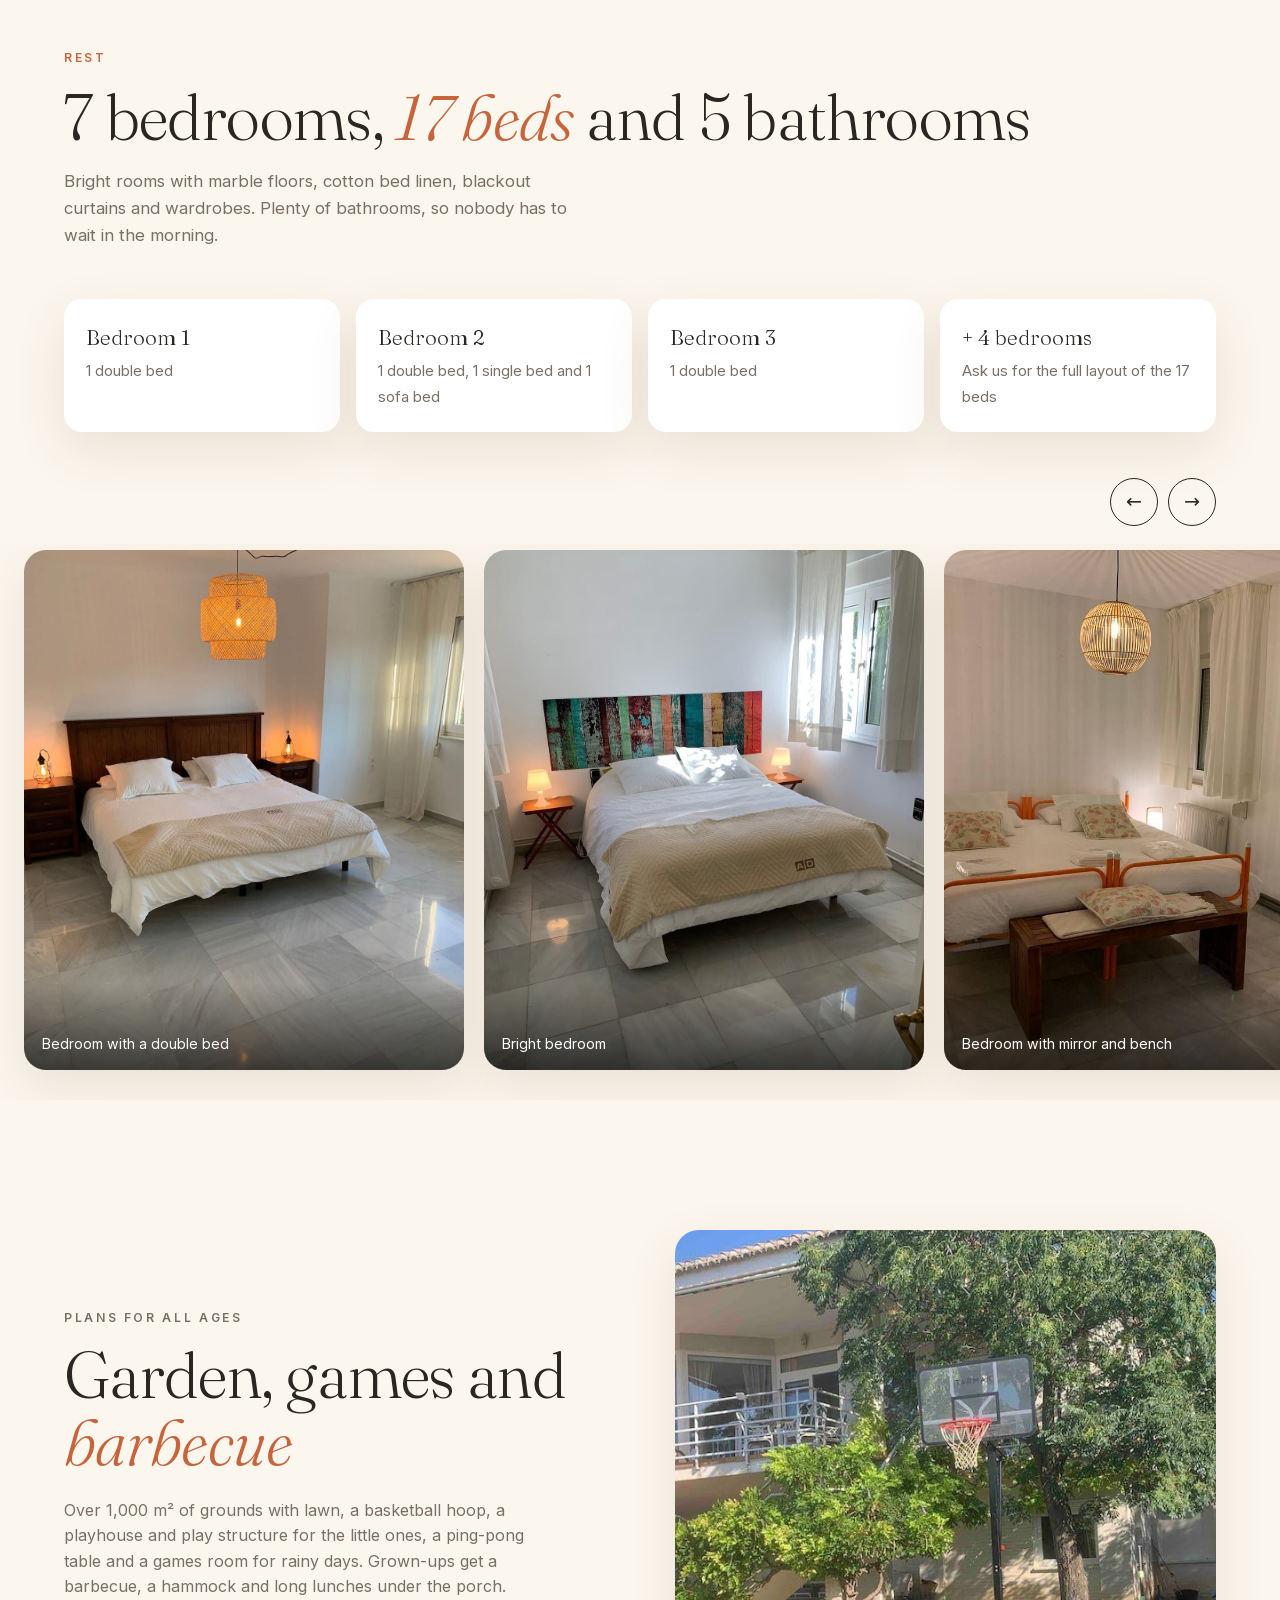
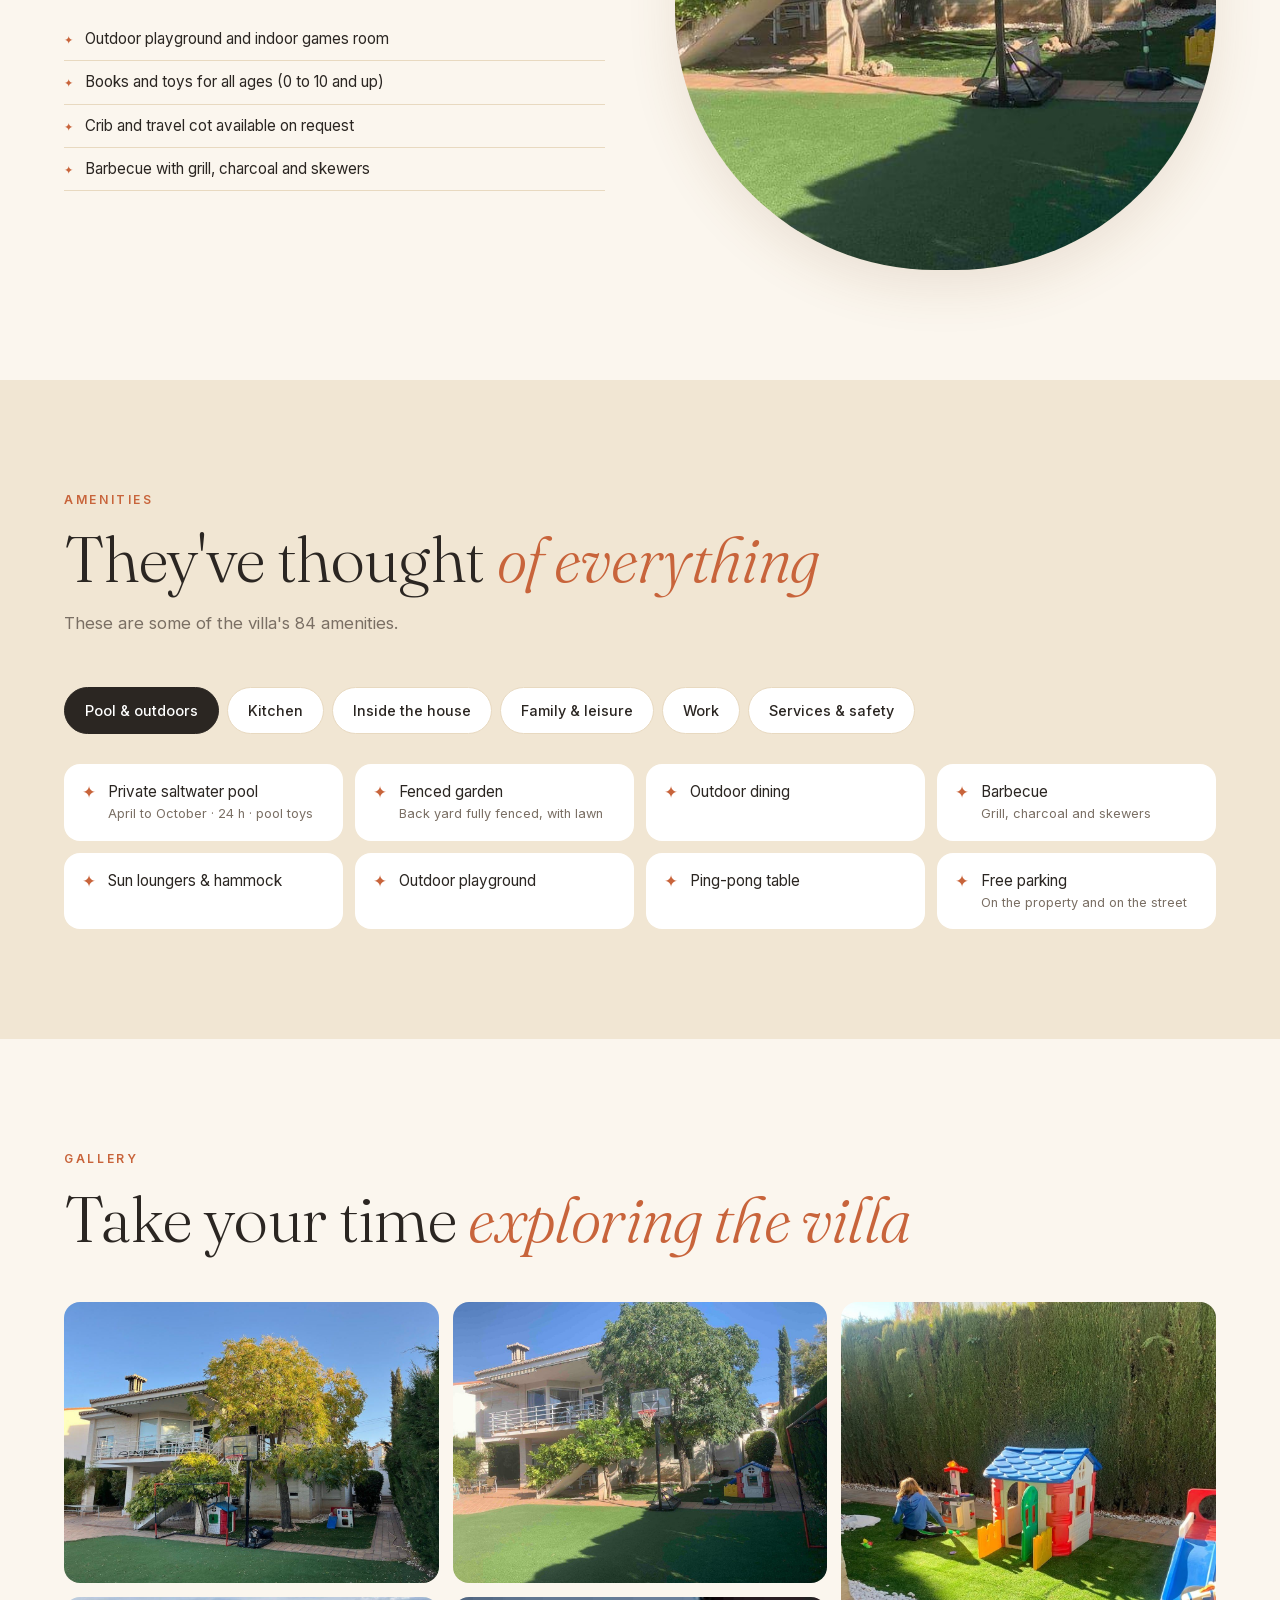
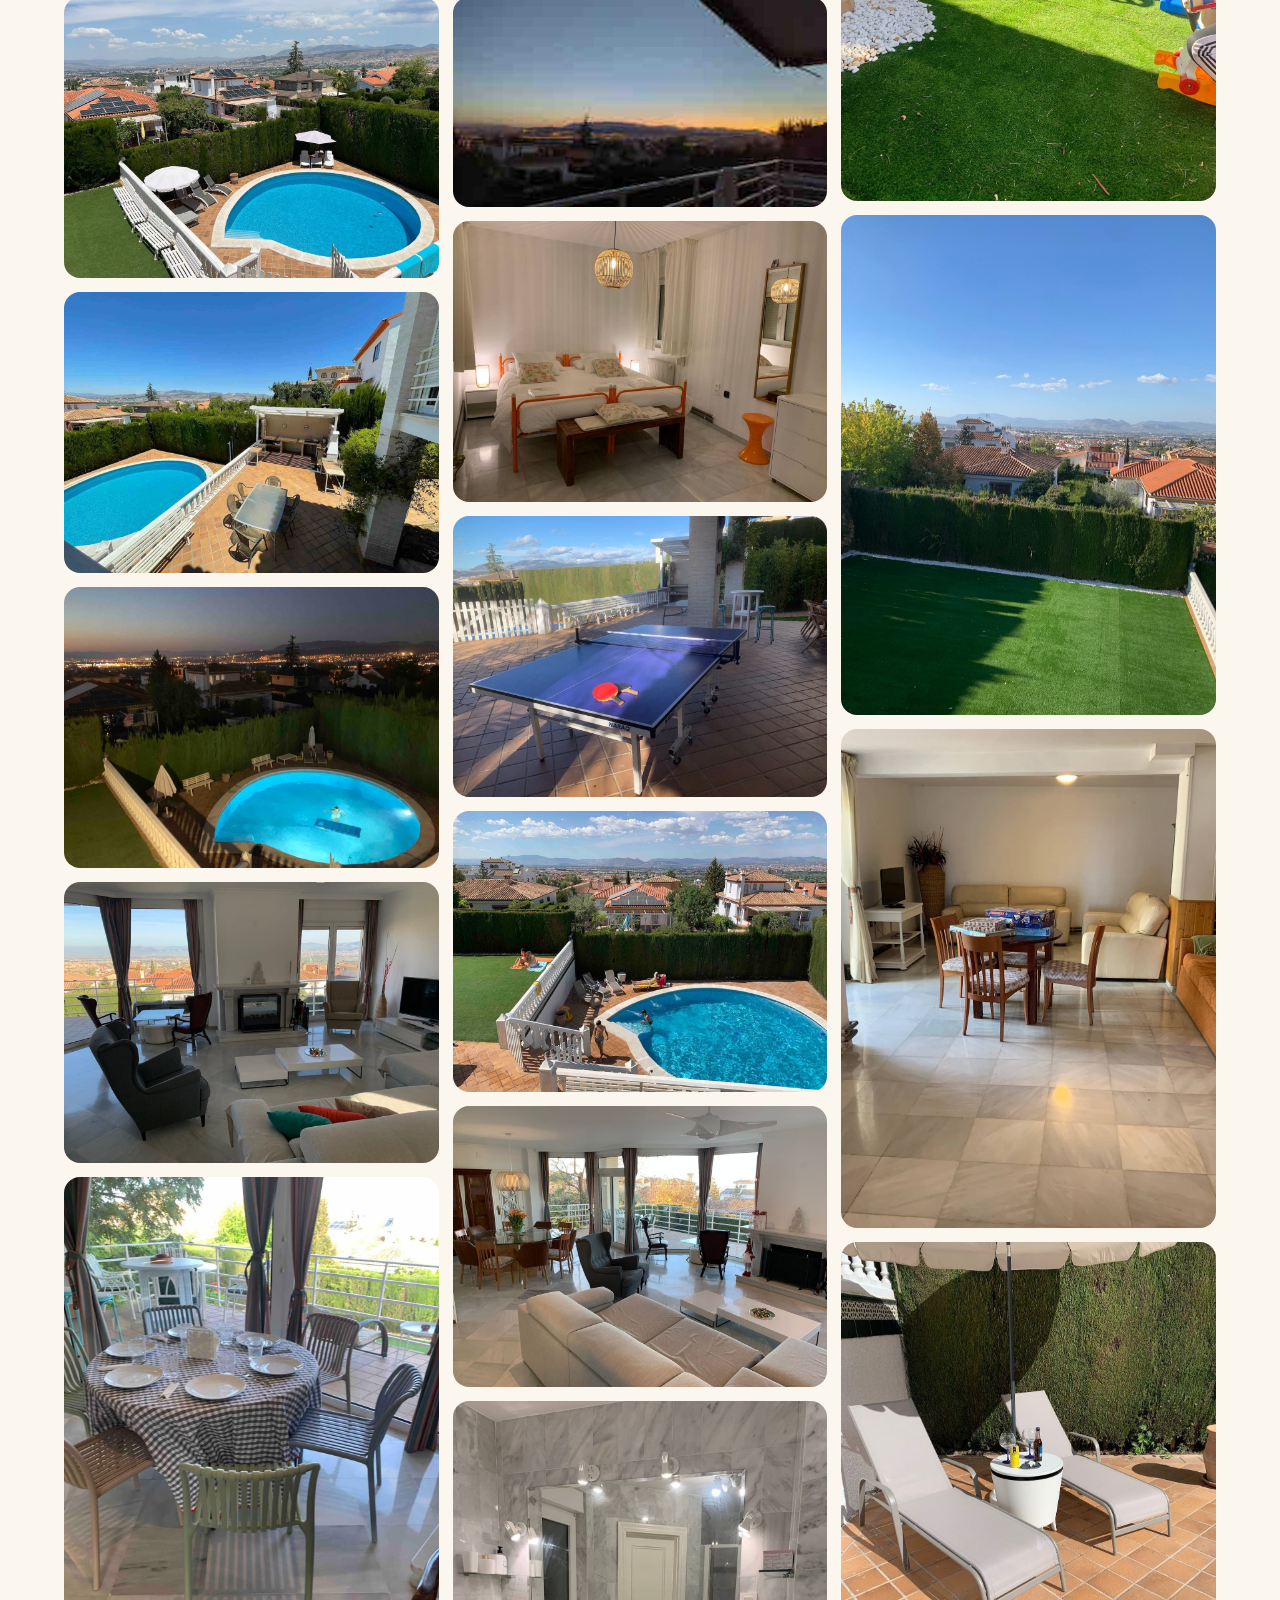
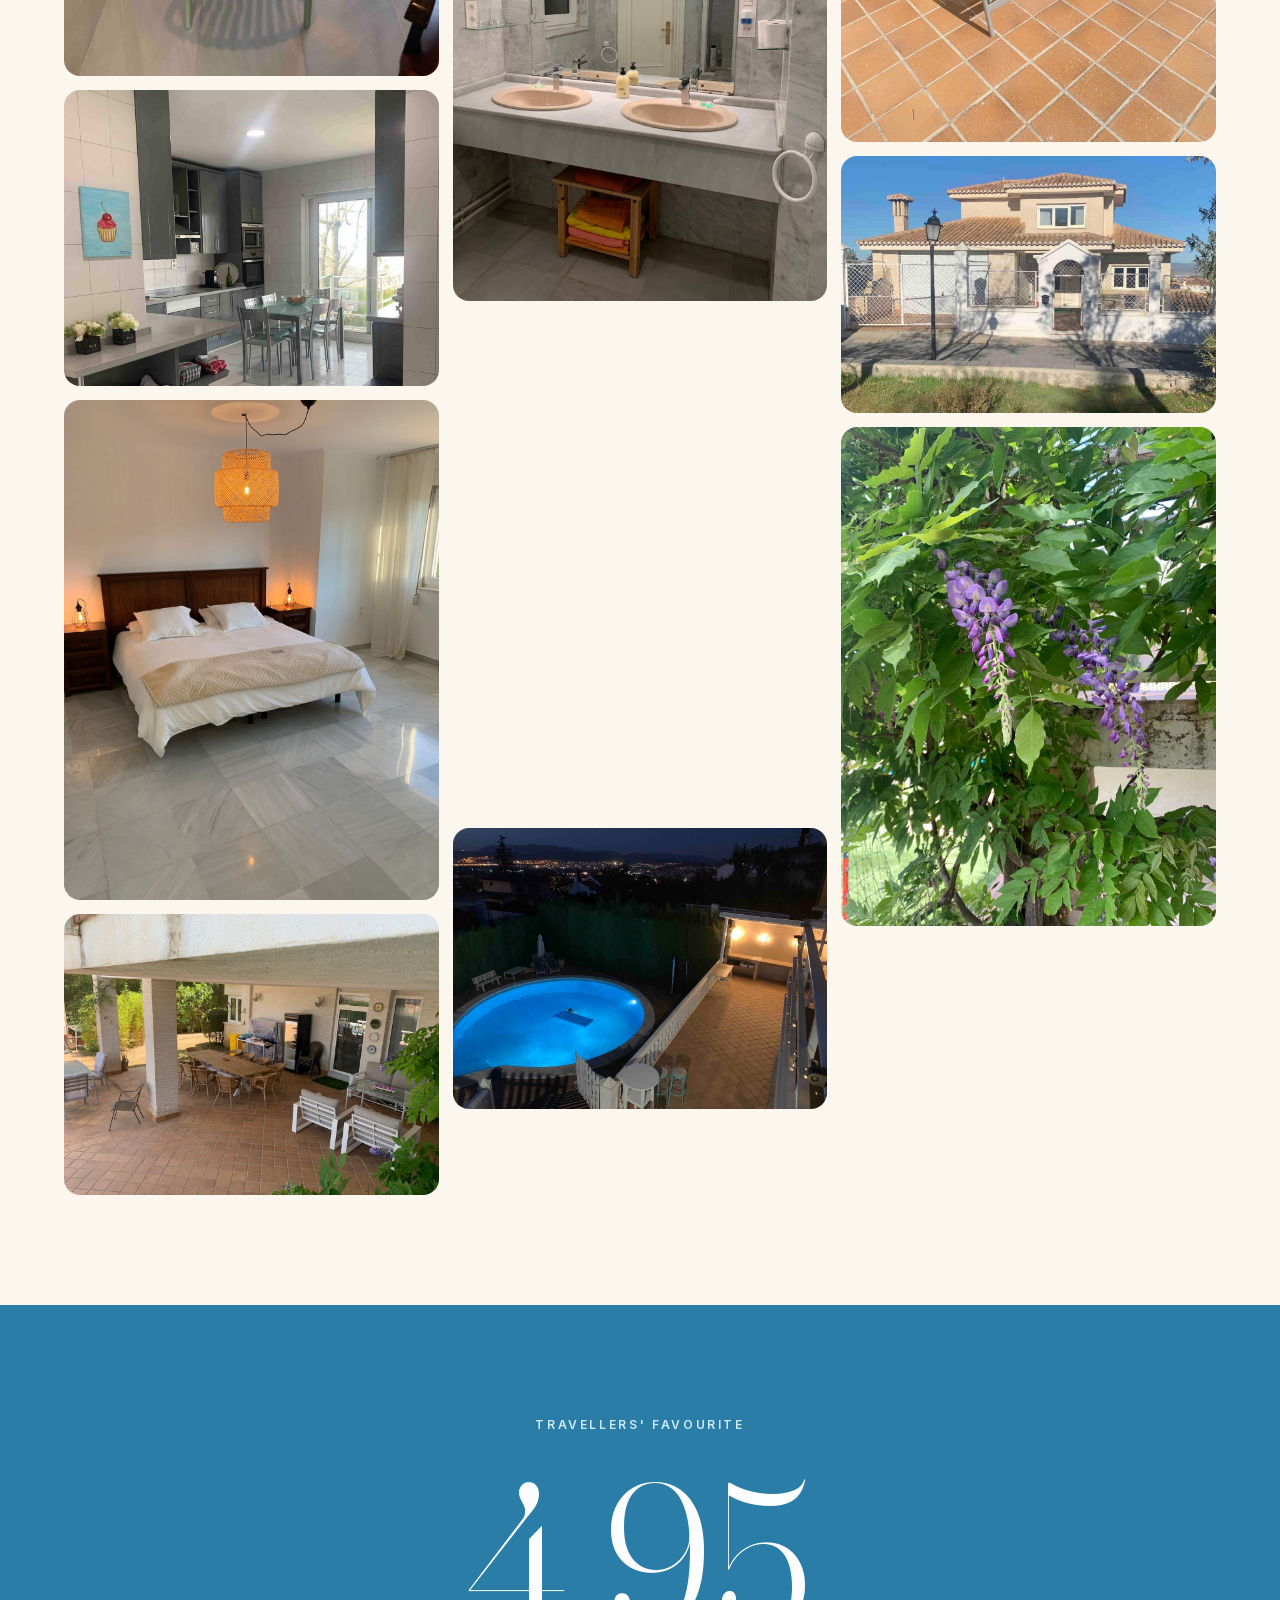
==== commit bbe38a09: "Dominio villamaregranada.es: canonical y metadatos para compartir Co-Authored-By: Claude Sonnet 5.5 " ====
--- a/site/index.html
+++ b/site/index.html
@@ -7,7 +7,11 @@
 <meta name="description" content="Villa con piscina de agua salada, jardín de 1.000 m² y vistas a Granada y Sierra Nevada. 7 dormitorios, más de 16 huéspedes, a 10 minutos de la Alhambra.">
 <meta property="og:title" content="Villa Mare · Granada, a los pies de Sierra Nevada">
 <meta property="og:description" content="Piscina, jardín enorme y vistas al valle para grupos y familias. A 10 minutos de la Alhambra.">
-<meta property="og:image" content="img/hero.jpg">
+<meta property="og:image" content="https://villamaregranada.es/img/hero.jpg">
+<meta property="og:url" content="https://villamaregranada.es/">
+<meta property="og:type" content="website">
+<meta name="twitter:card" content="summary_large_image">
+<link rel="canonical" href="https://villamaregranada.es/">
 <meta name="theme-color" content="#fbf6ee">
 <meta name="robots" content="noindex, nofollow"> <!-- QUITAR al lanzar la web al público -->
 <link rel="preload" href="fonts/fraunces-normal-300-latin.woff2" as="font" type="font/woff2" crossorigin>
